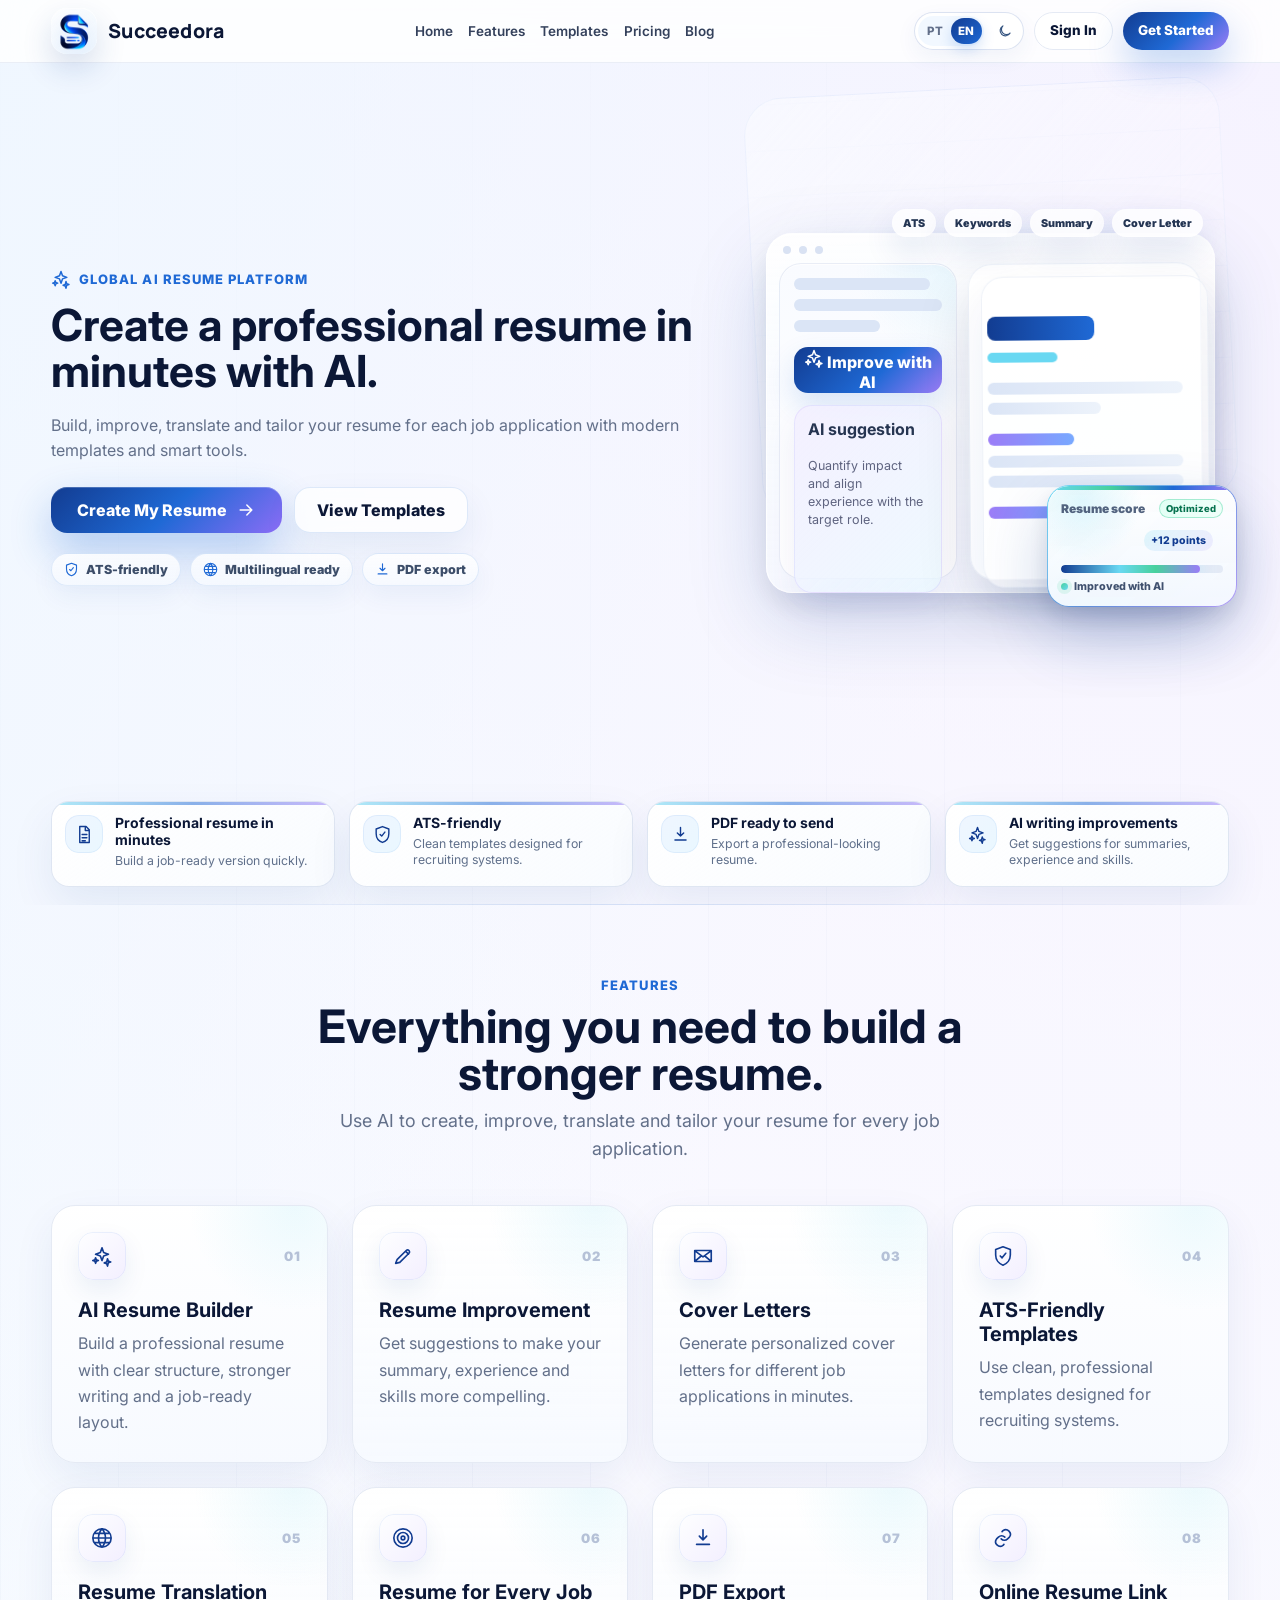
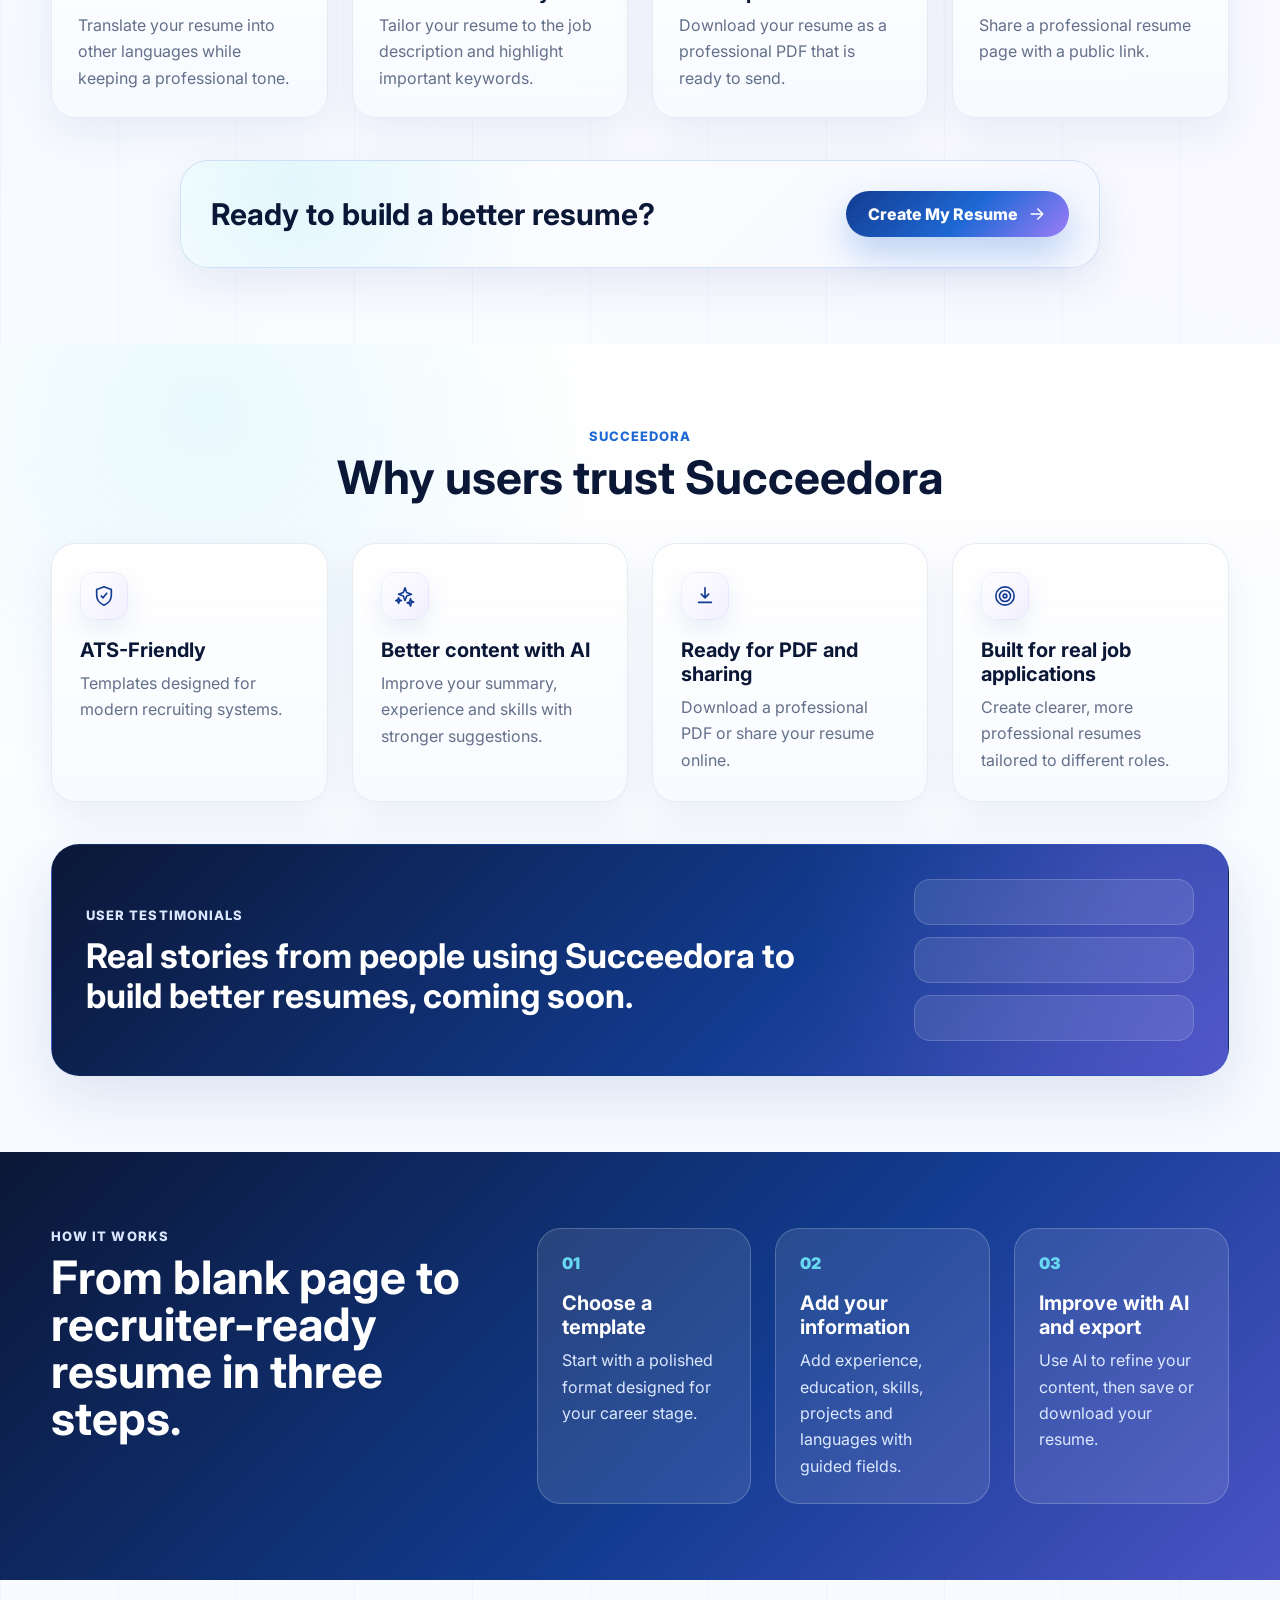
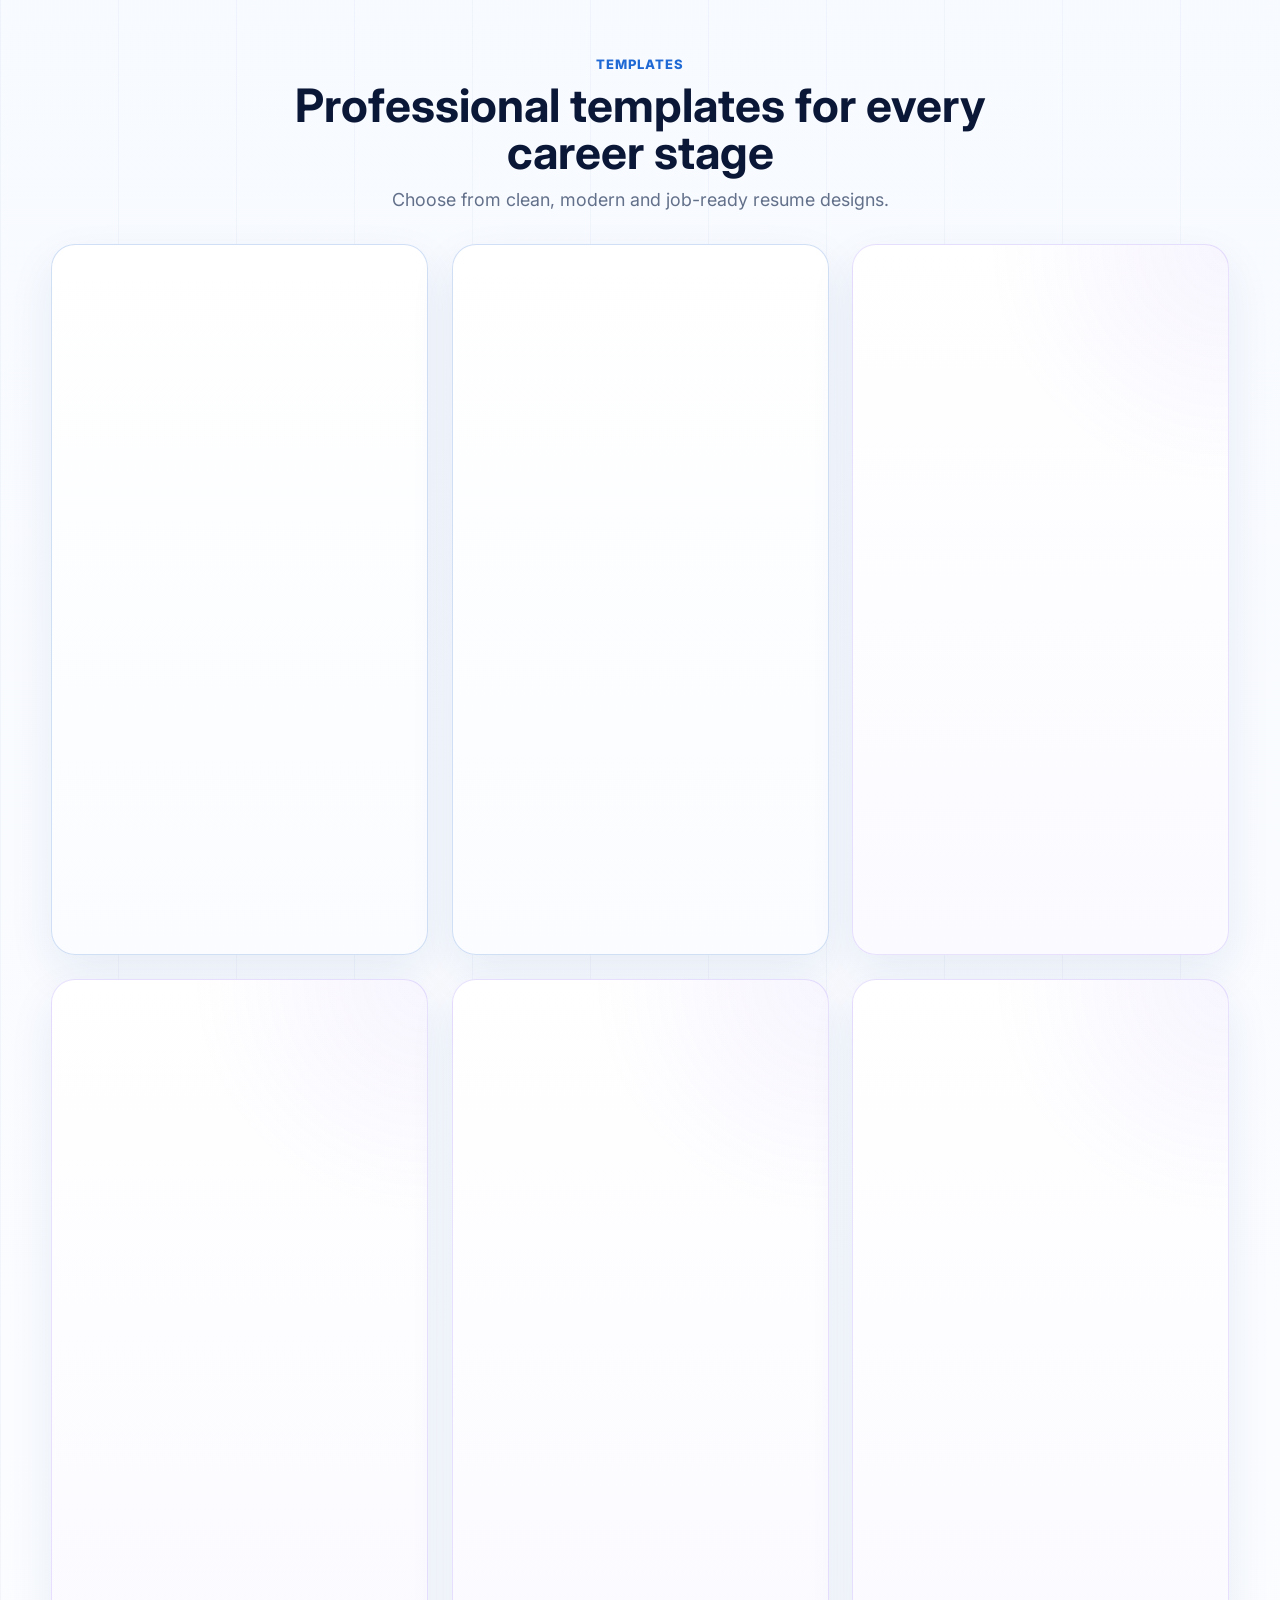
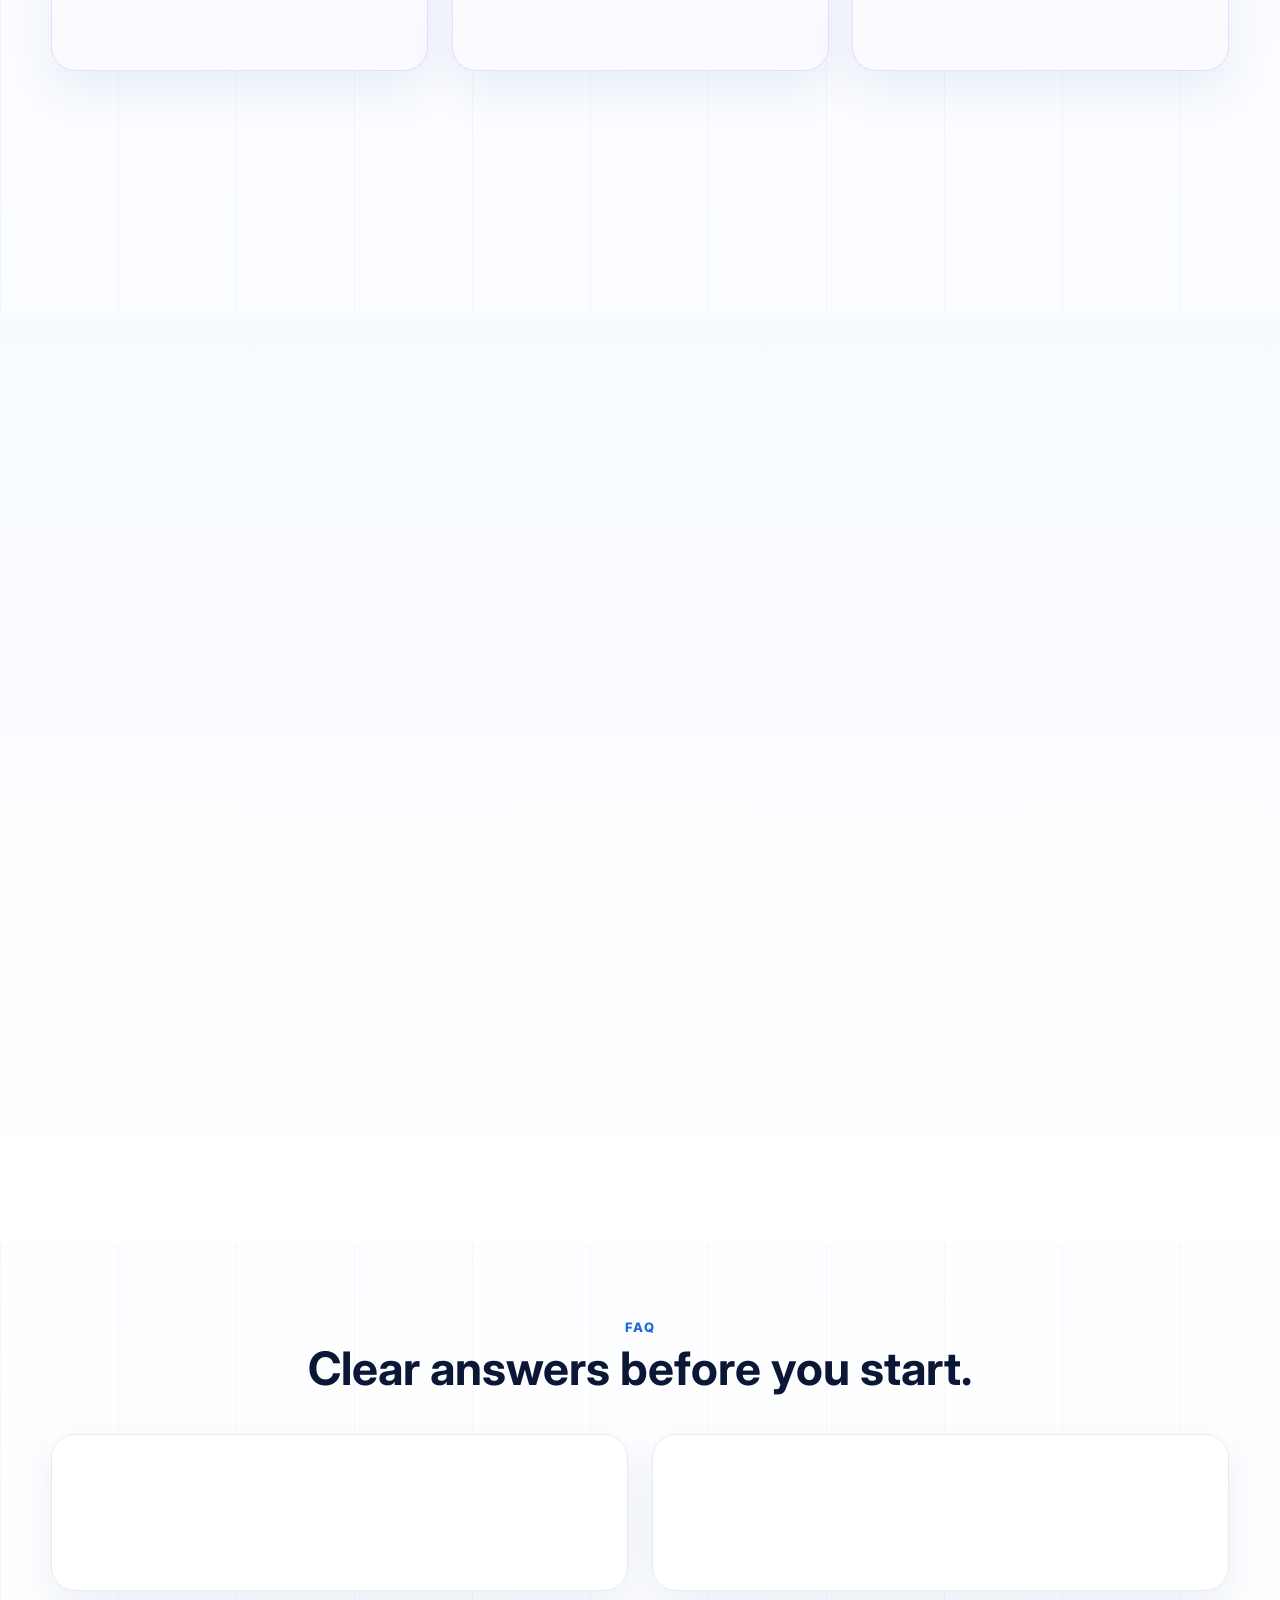
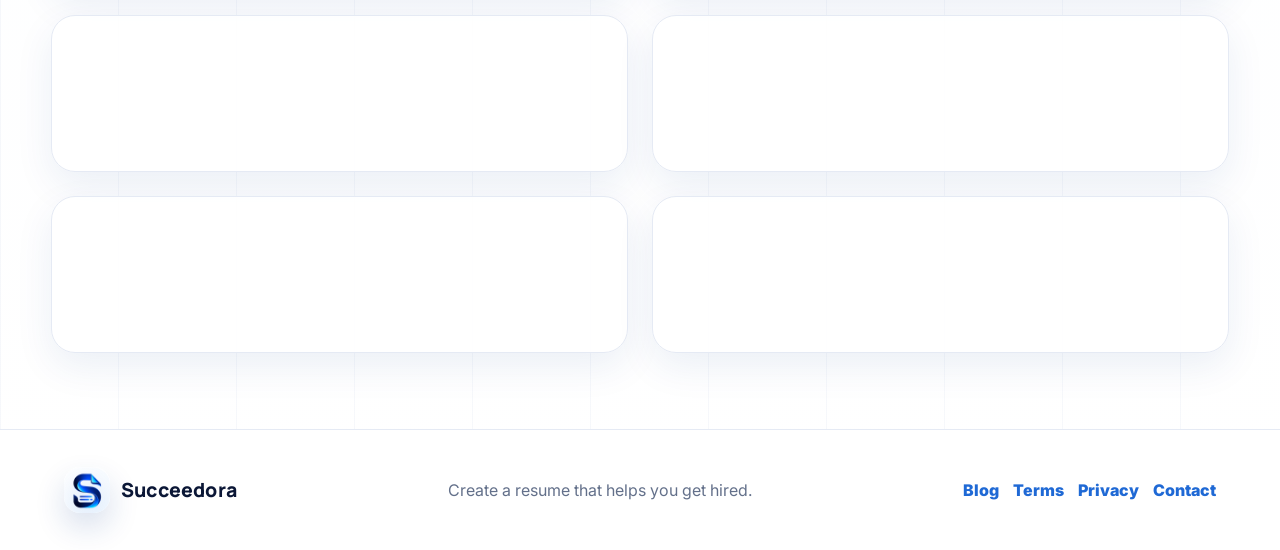
==== index.html @ 3ee5bdf0 "Add root favicon fallback" ====
<!doctype html>
<html lang="en">
  <head>
    <meta charset="UTF-8" />
    <meta name="viewport" content="width=device-width, initial-scale=1.0" />
    <meta
      name="description"
      content="Create professional resumes, cover letters and smarter job applications with AI. Use modern templates, ATS analysis, translation and PDF export."
    />
    <meta name="robots" content="index, follow" />
    <meta property="og:title" content="Succeedora — AI Resume Builder" />
    <meta property="og:description" content="Create professional resumes, cover letters and smarter job applications with AI. Use modern templates, ATS analysis, translation and PDF export." />
    <meta property="og:type" content="website" />
    <meta property="og:url" content="https://succeedora.com/en" />
    <meta name="twitter:card" content="summary" />
    <meta name="twitter:title" content="Succeedora — AI Resume Builder" />
    <meta name="twitter:description" content="Create professional resumes, cover letters and smarter job applications with AI. Use modern templates, ATS analysis, translation and PDF export." />
    <link rel="canonical" href="https://succeedora.com/en" />
    <link rel="alternate" hreflang="pt-BR" href="https://succeedora.com/pt" />
    <link rel="alternate" hreflang="en" href="https://succeedora.com/en" />
    <link rel="alternate" hreflang="x-default" href="https://succeedora.com/en" />
    <title>Succeedora — AI Resume Builder</title>
    <link rel="preconnect" href="https://fonts.googleapis.com" />
    <link rel="preconnect" href="https://fonts.gstatic.com" crossorigin />
    <link
      href="https://fonts.googleapis.com/css2?family=Inter:wght@400;500;600;700;800&family=Manrope:wght@700;800&display=swap"
      rel="stylesheet"
    />
    <link rel="shortcut icon" href="/favicon.ico" />
    <link rel="icon" type="image/png" sizes="192x192" href="assets/brand/succeedora-favicon-192.png" />
    <link rel="apple-touch-icon" sizes="192x192" href="assets/brand/succeedora-favicon-192.png" />
    <script>
      document.write(`<link rel="stylesheet" href="${window.location.protocol === "file:" ? "./" : "/"}styles.css?v=summary-cta-20260516" />`);
    </script>
    <script>
      window.va = window.va || function () { (window.vaq = window.vaq || []).push(arguments); };
    </script>
    <script>
      window.addEventListener("load", () => {
        if (window.location.protocol !== "http:" && window.location.protocol !== "https:") return;
        const loadScript = (src) => {
          const script = document.createElement("script");
          script.src = src;
          script.defer = true;
          document.head.appendChild(script);
        };
        window.requestIdleCallback ? window.requestIdleCallback(() => {
          loadScript("/_vercel/insights/script.js");
          loadScript("/_vercel/speed-insights/script.js");
        }) : window.setTimeout(() => {
          loadScript("/_vercel/insights/script.js");
          loadScript("/_vercel/speed-insights/script.js");
        }, 1200);
      });
    </script>
  </head>
  <body>
    <div id="app"></div>
    <script>
      document.write(`<script src="${window.location.protocol === "file:" ? "./" : "/"}app.js"><\/script>`);
    </script>
  </body>
</html>
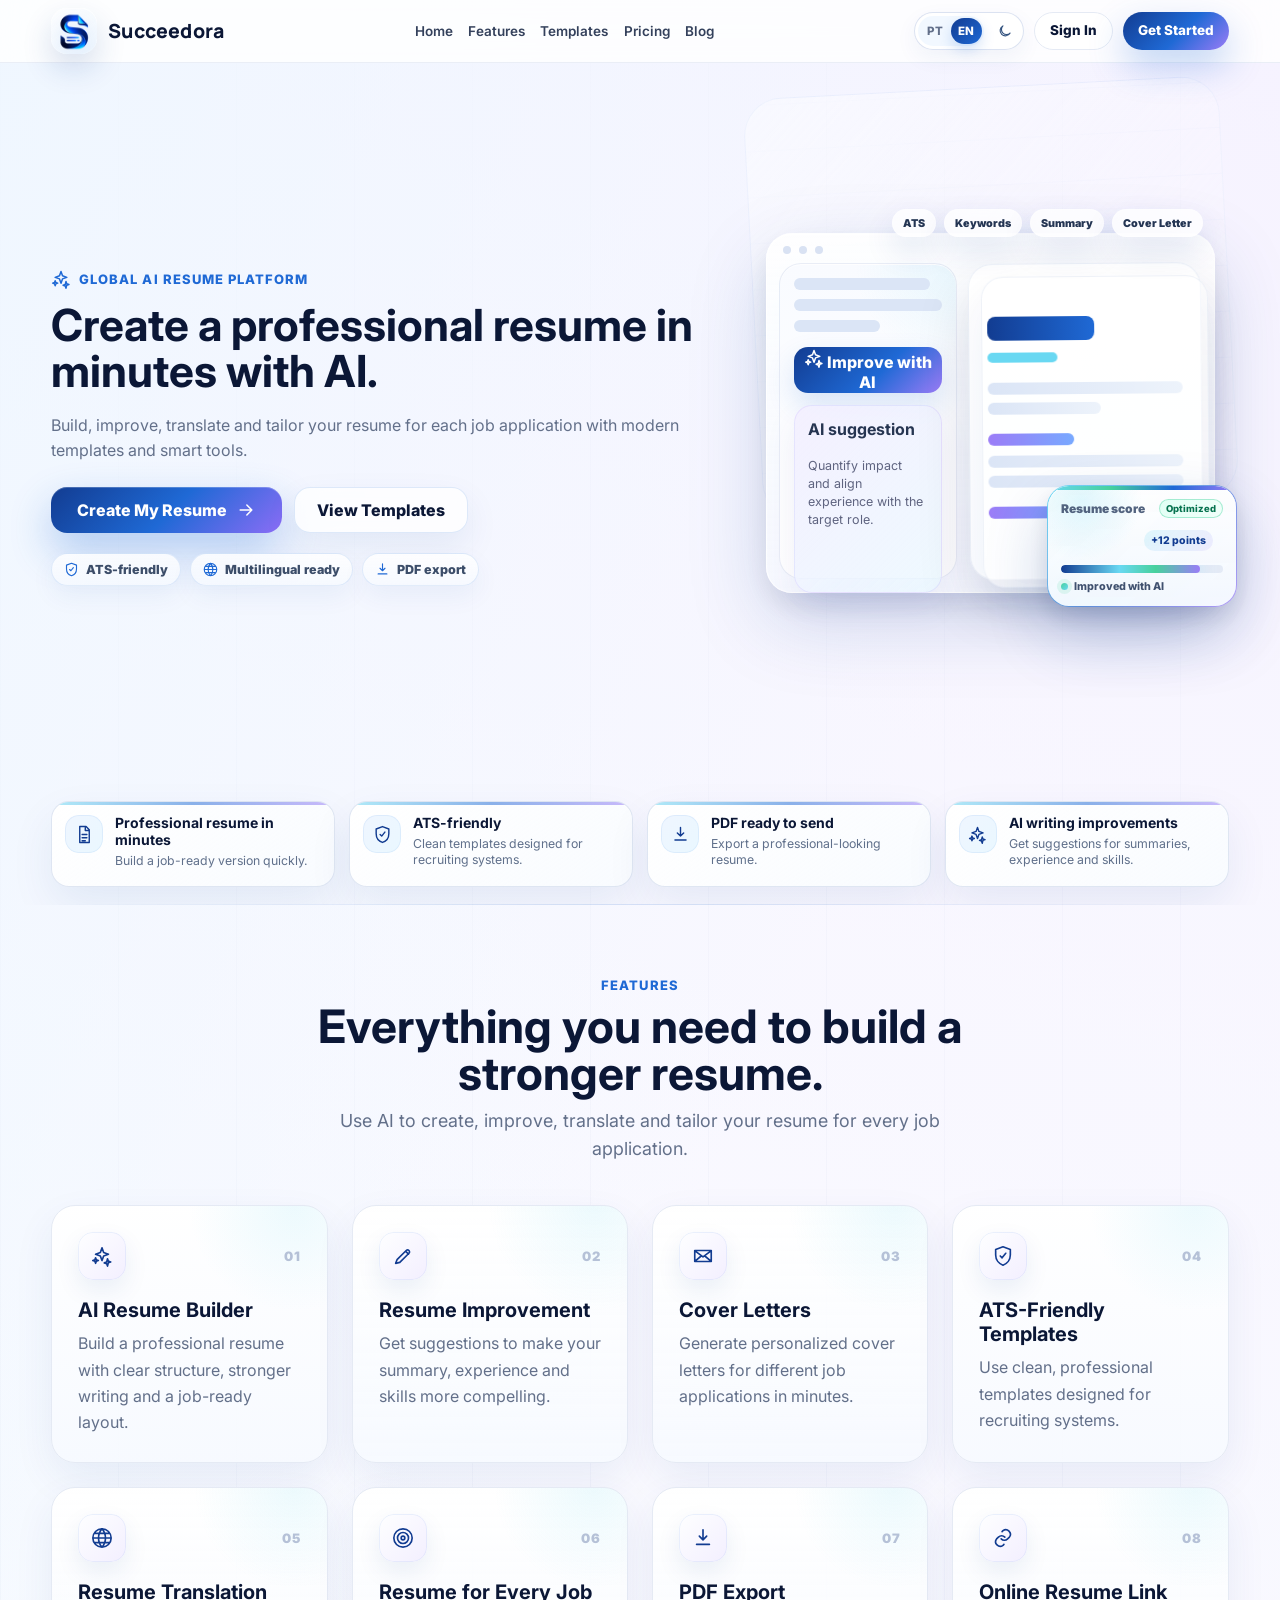
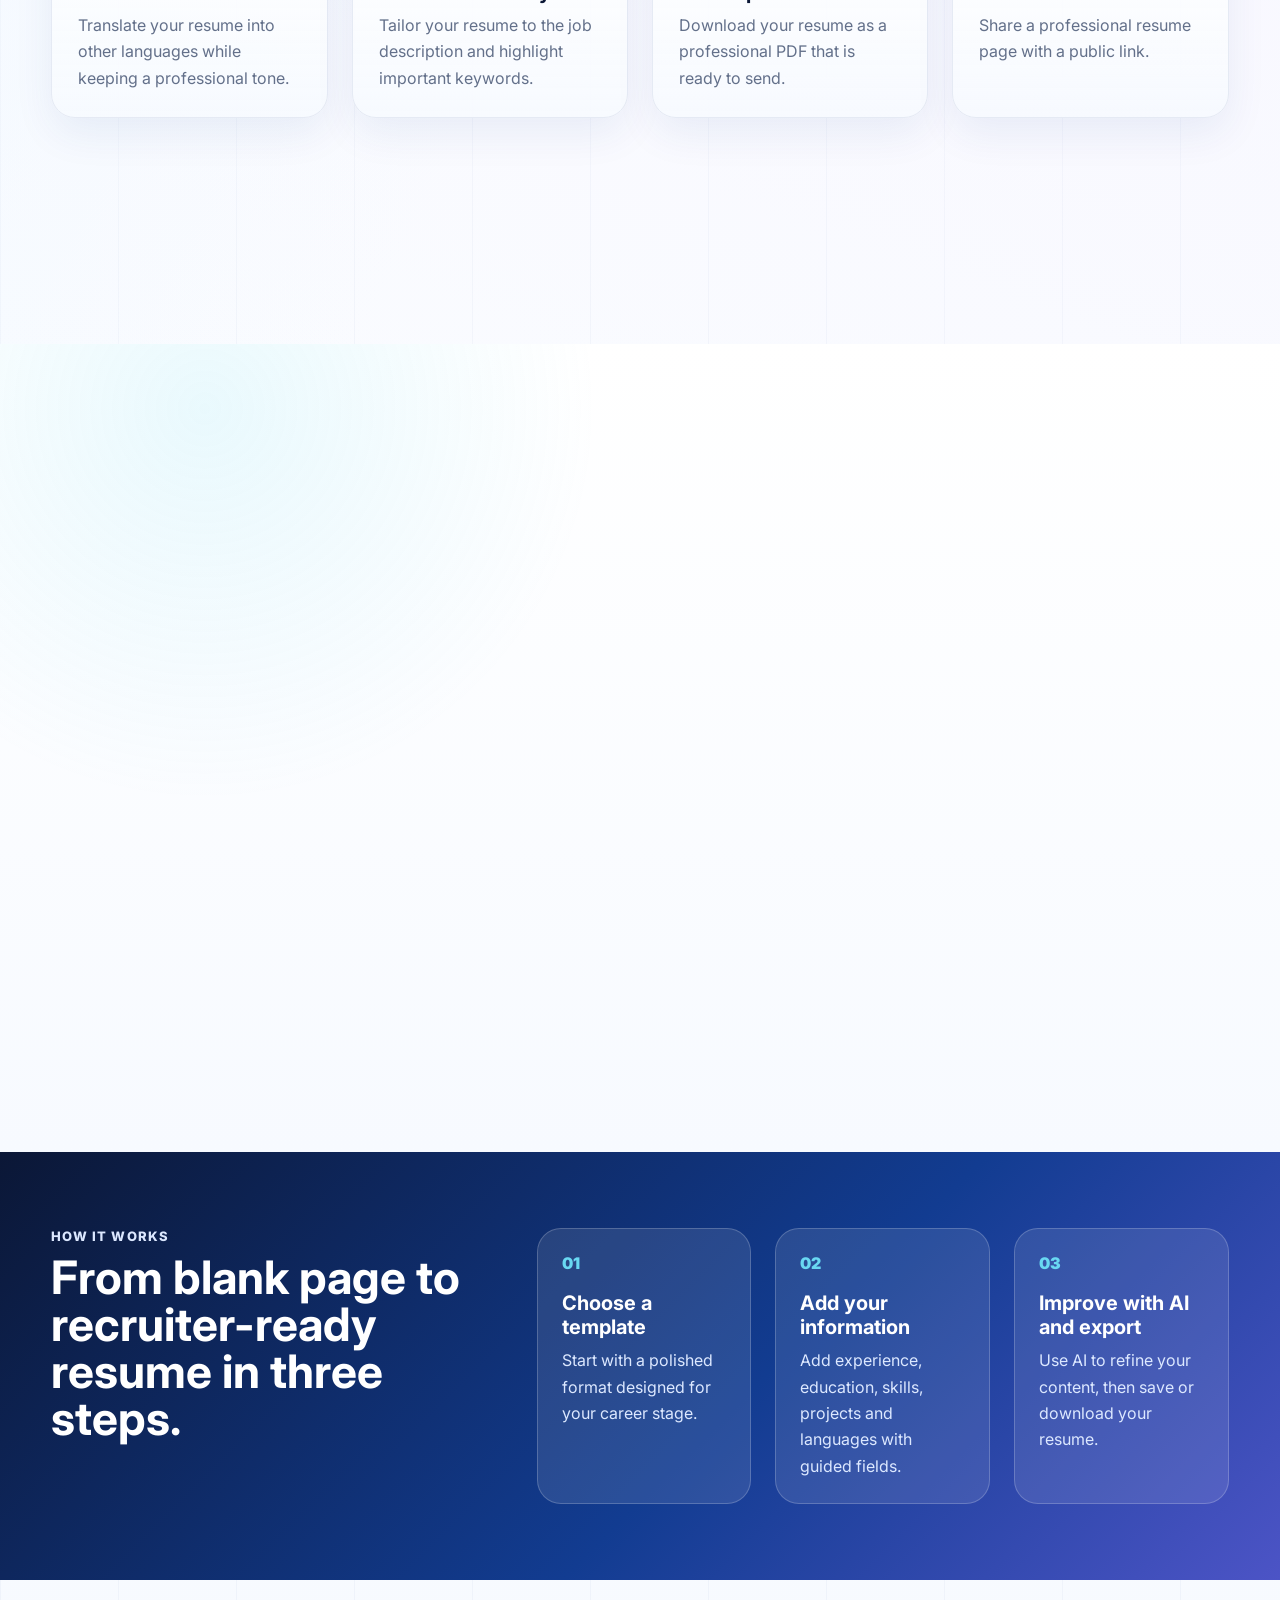
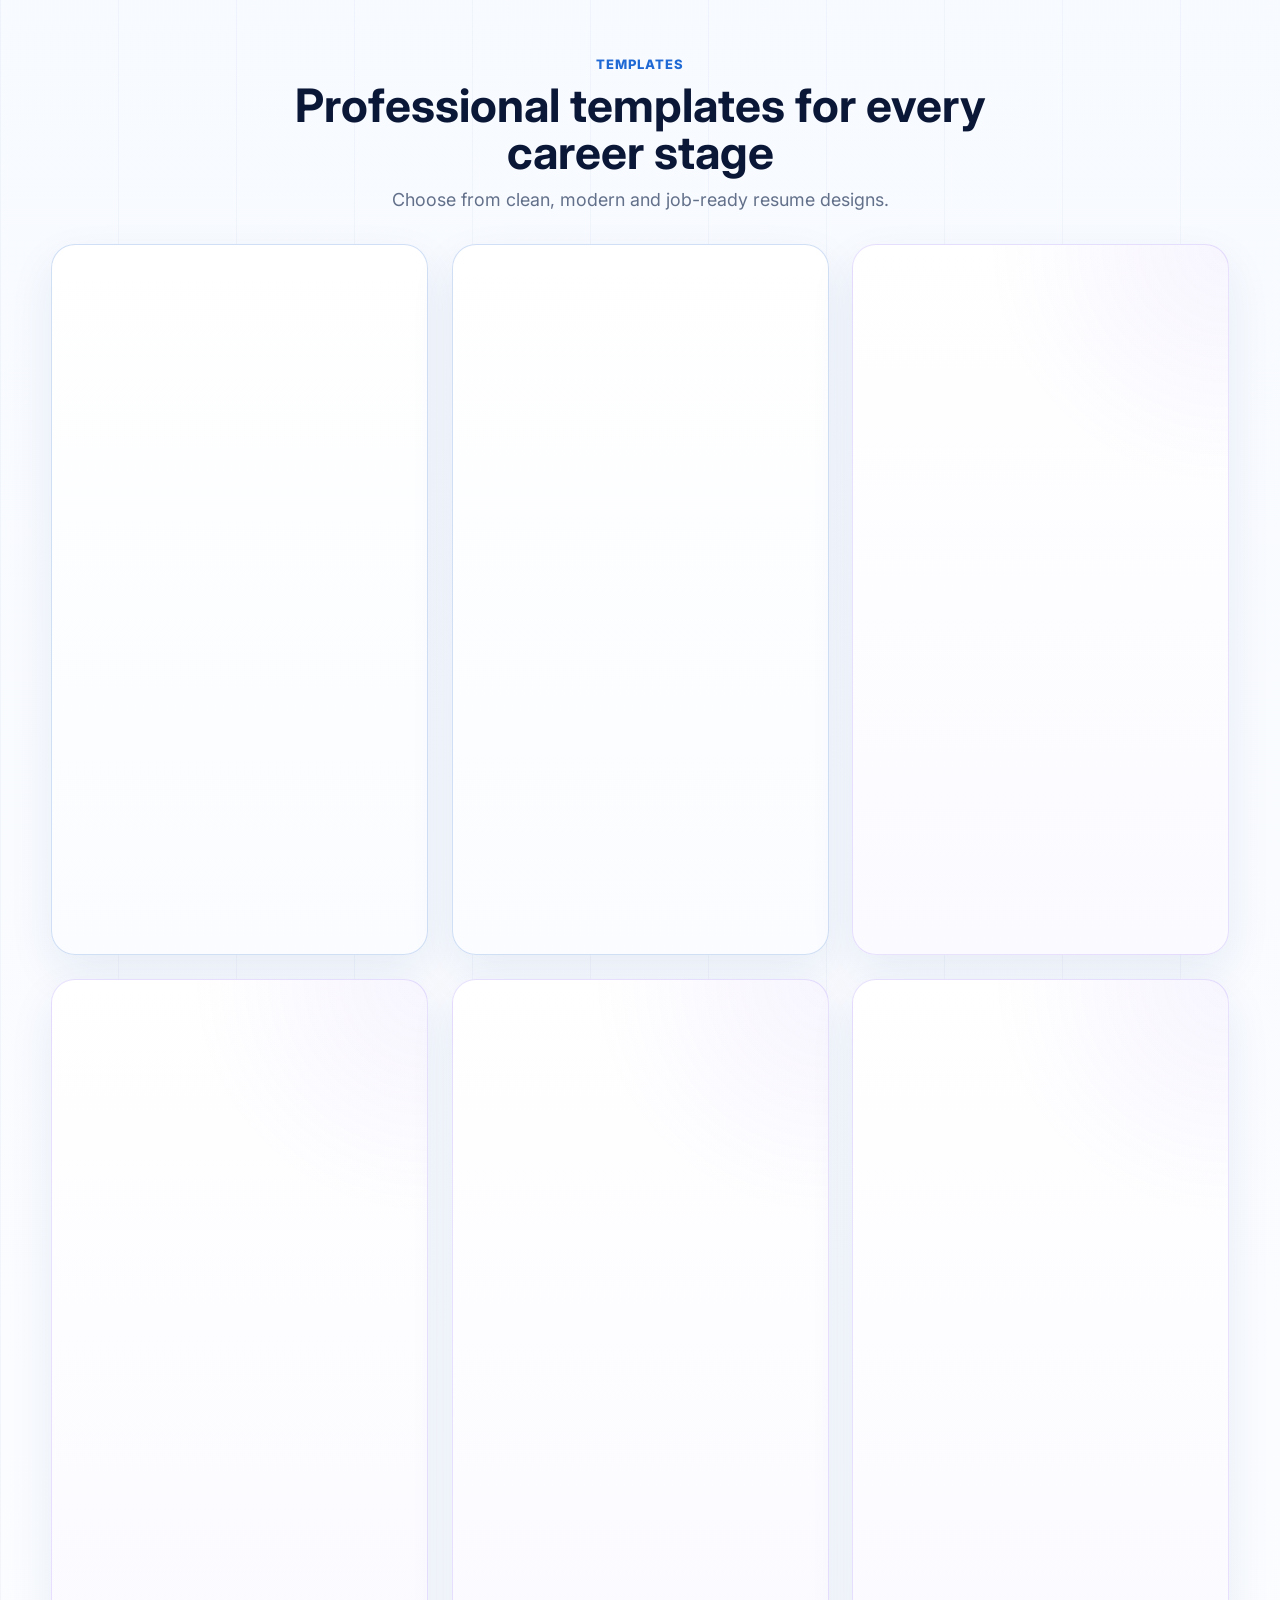
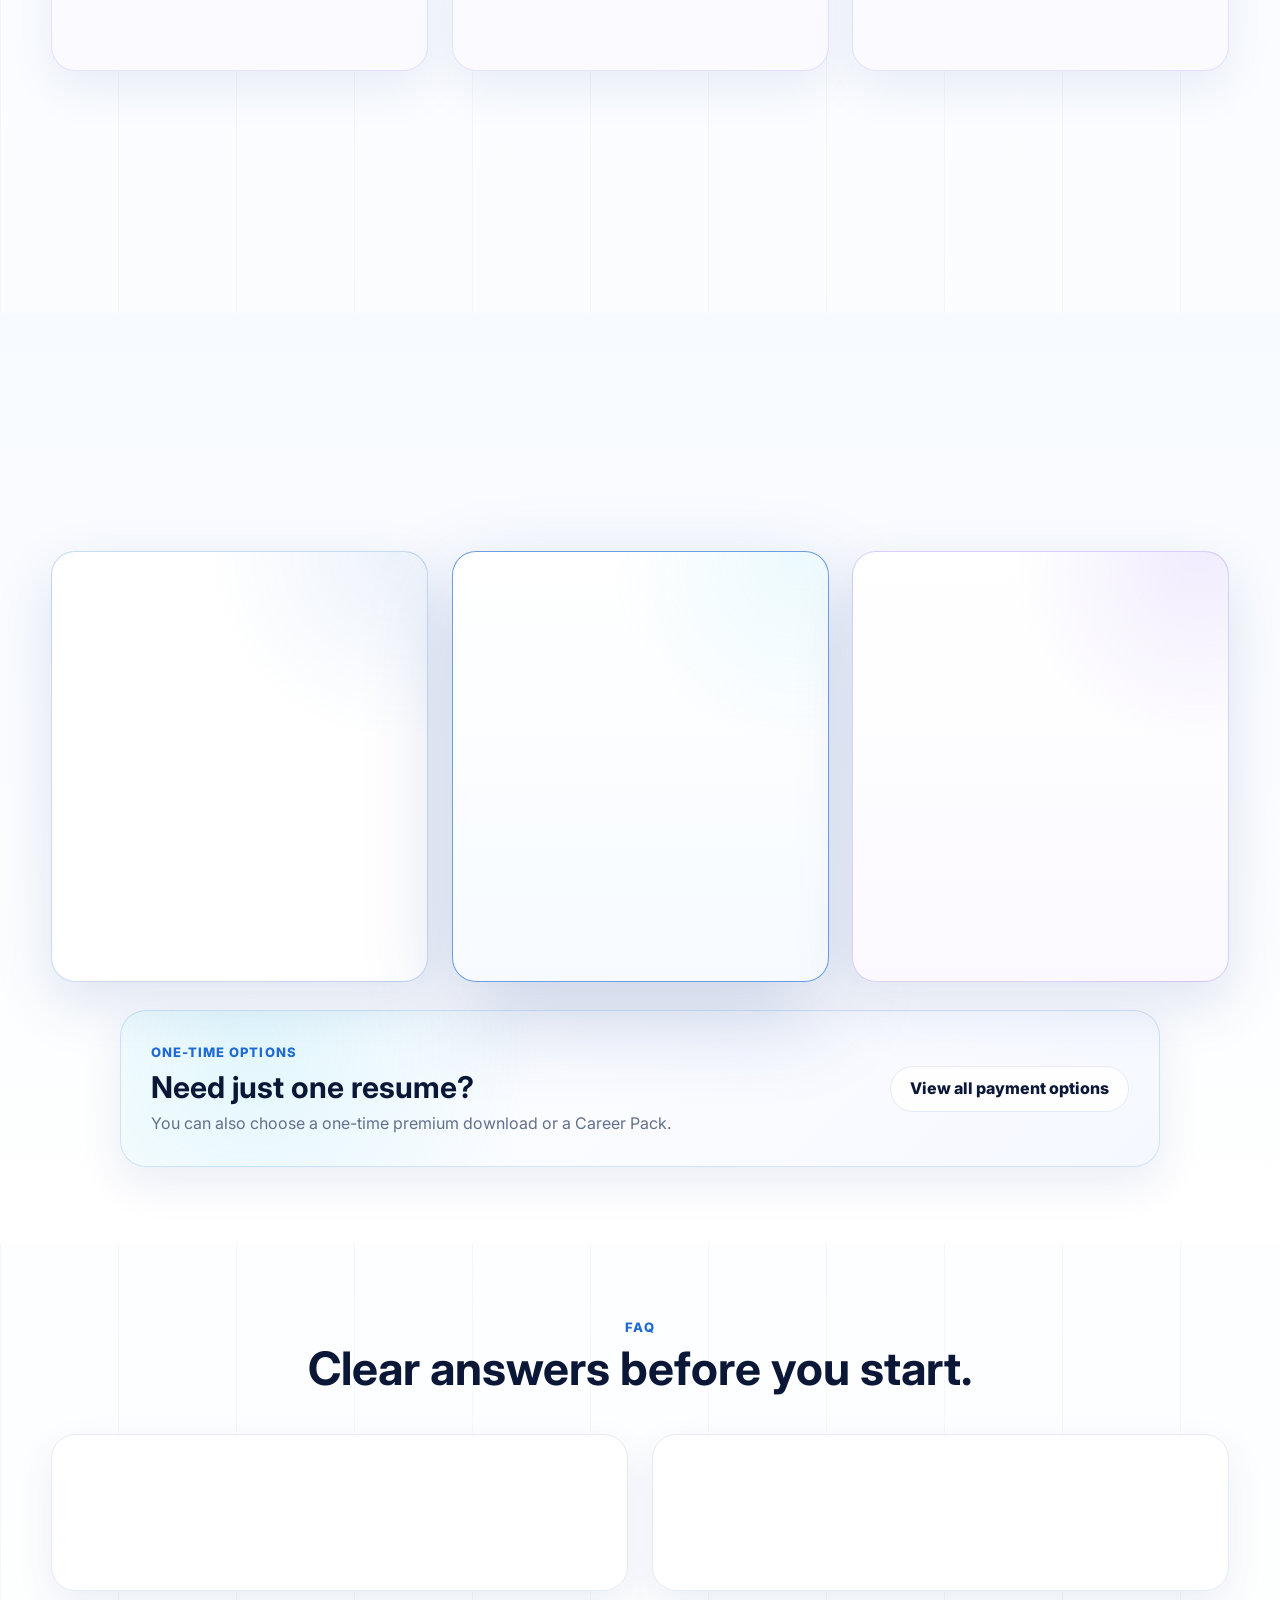
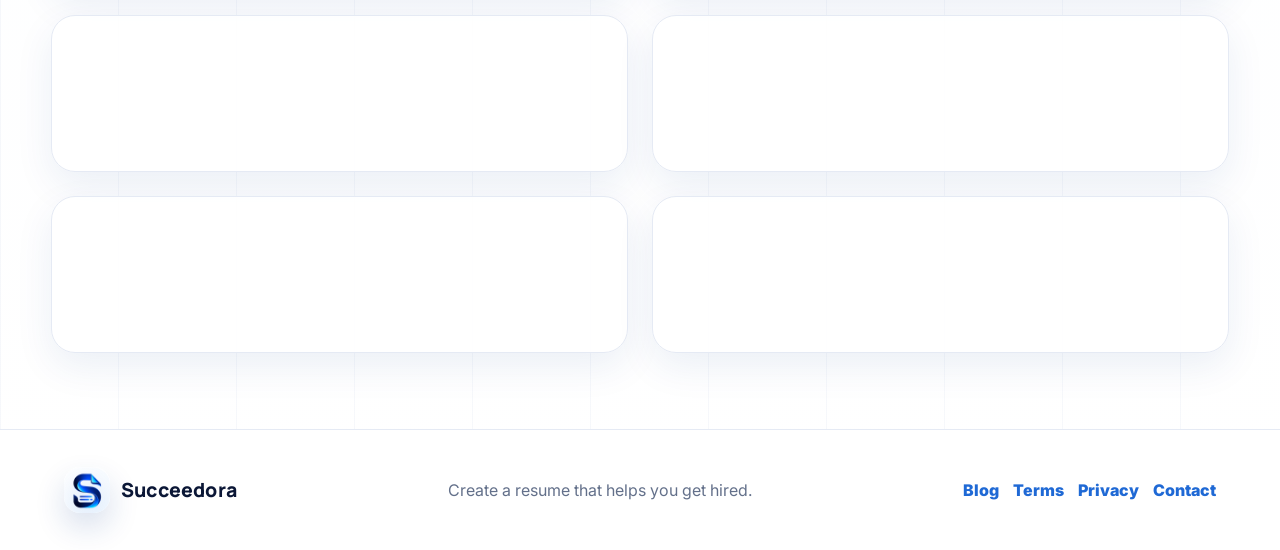
==== commit 678a0d73: "Fix root canonical URL" ====
--- a/index.html
+++ b/index.html
@@ -11,11 +11,11 @@
     <meta property="og:title" content="Succeedora — AI Resume Builder" />
     <meta property="og:description" content="Create professional resumes, cover letters and smarter job applications with AI. Use modern templates, ATS analysis, translation and PDF export." />
     <meta property="og:type" content="website" />
-    <meta property="og:url" content="https://succeedora.com/en" />
+    <meta property="og:url" content="https://succeedora.com/" />
     <meta name="twitter:card" content="summary" />
     <meta name="twitter:title" content="Succeedora — AI Resume Builder" />
     <meta name="twitter:description" content="Create professional resumes, cover letters and smarter job applications with AI. Use modern templates, ATS analysis, translation and PDF export." />
-    <link rel="canonical" href="https://succeedora.com/en" />
+    <link rel="canonical" href="https://succeedora.com/" />
     <link rel="alternate" hreflang="pt-BR" href="https://succeedora.com/pt" />
     <link rel="alternate" hreflang="en" href="https://succeedora.com/en" />
     <link rel="alternate" hreflang="x-default" href="https://succeedora.com/en" />
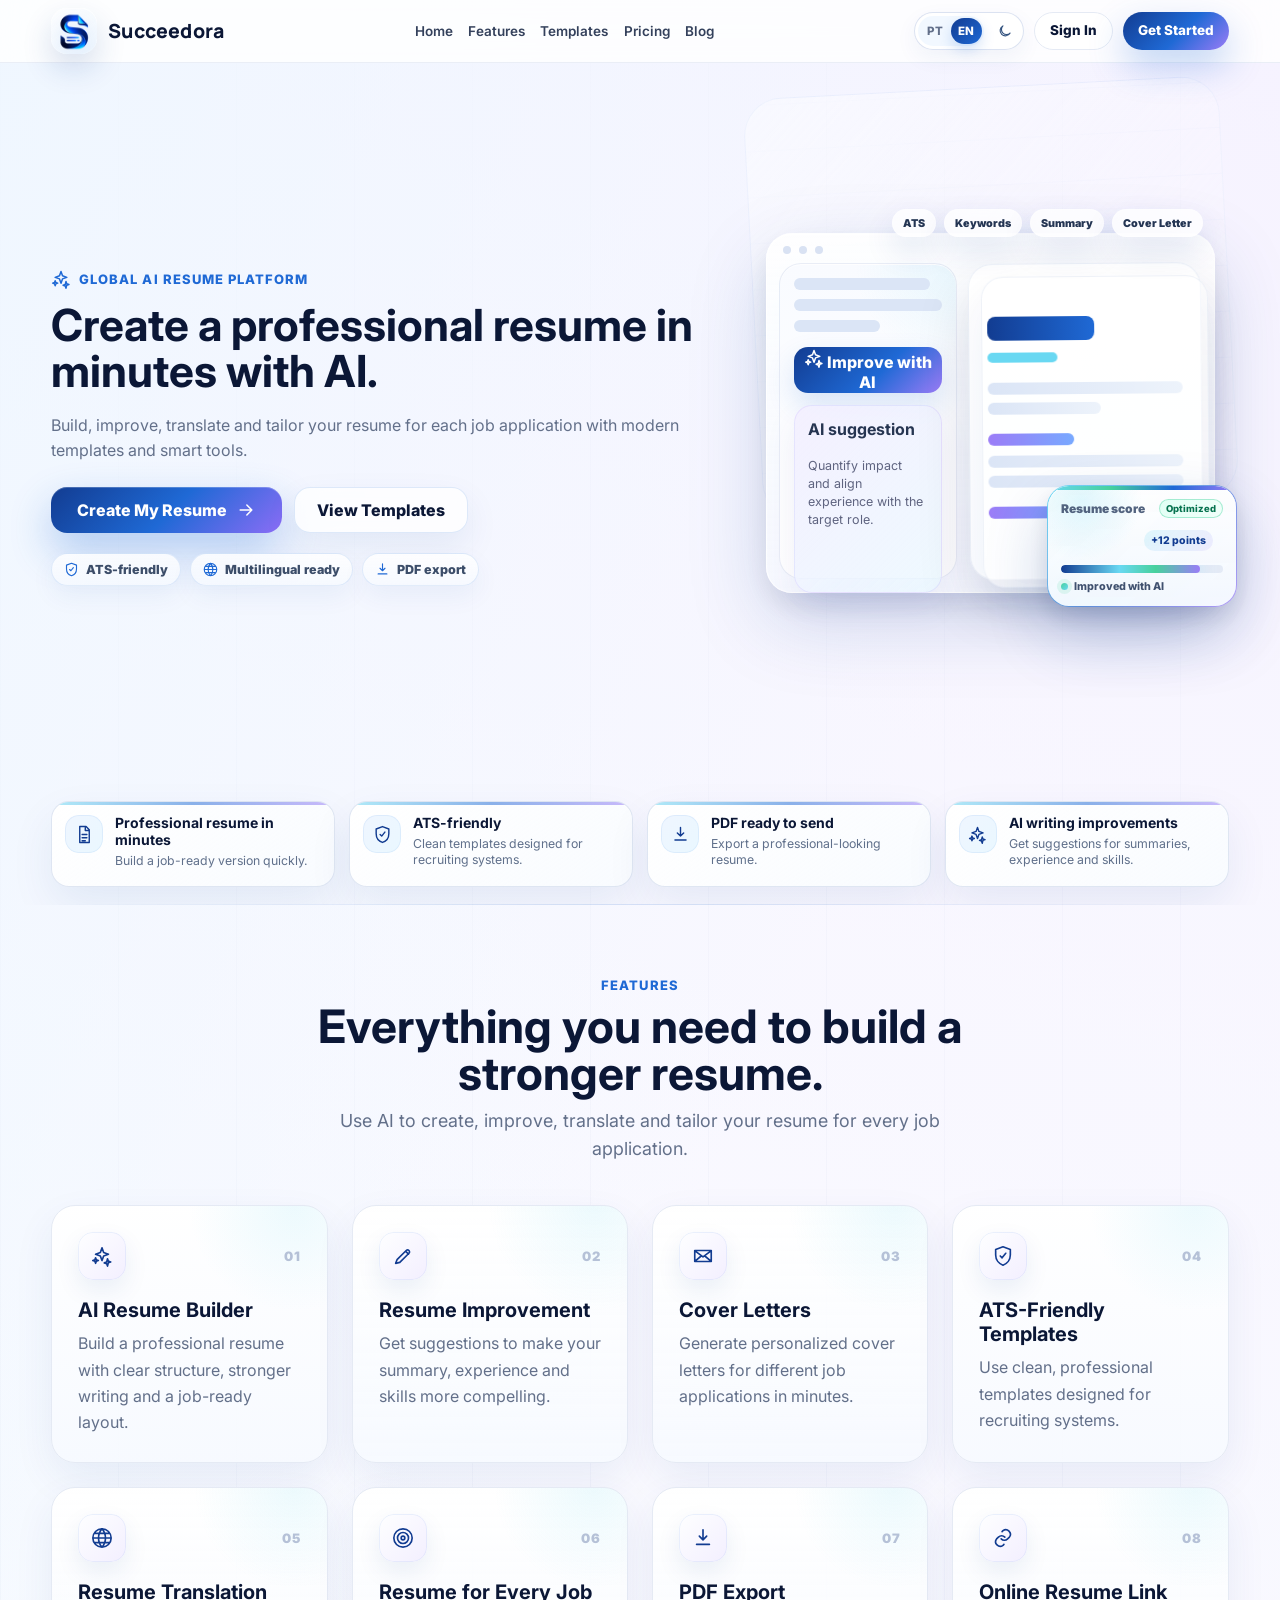
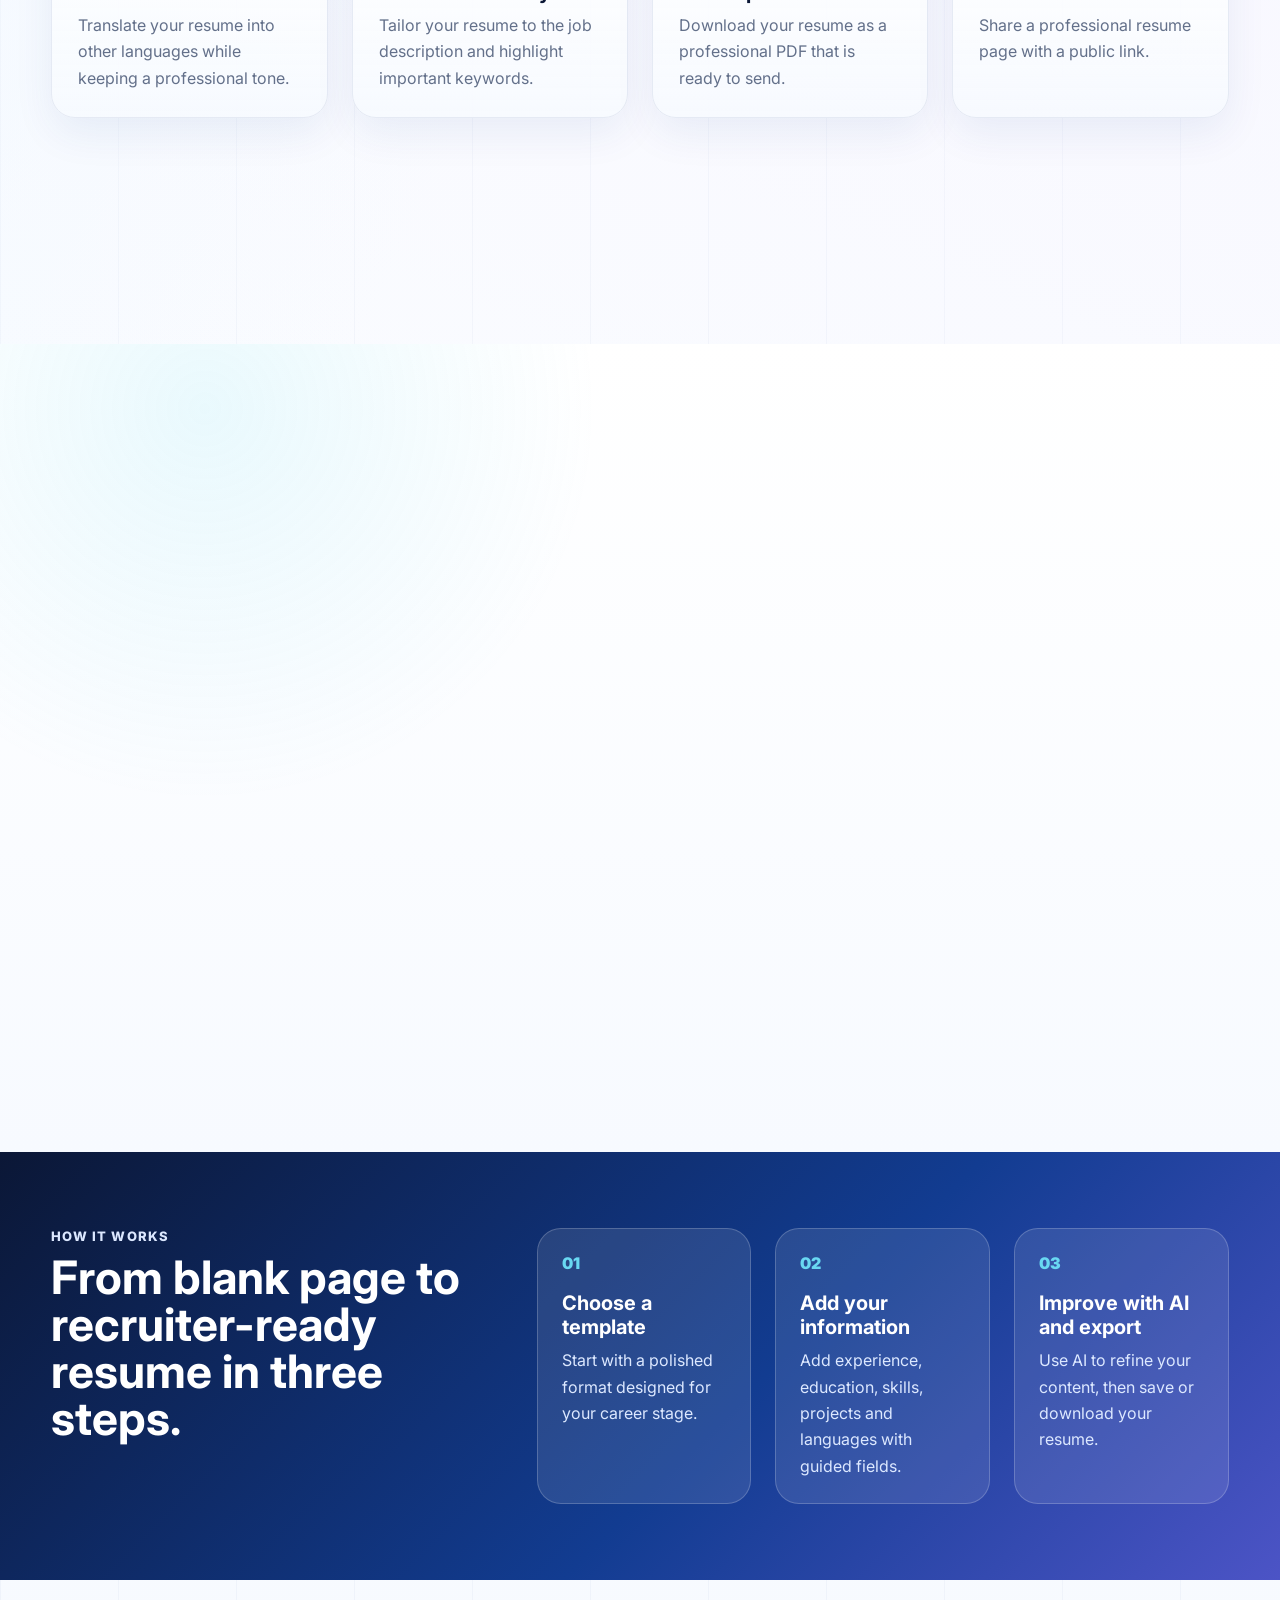
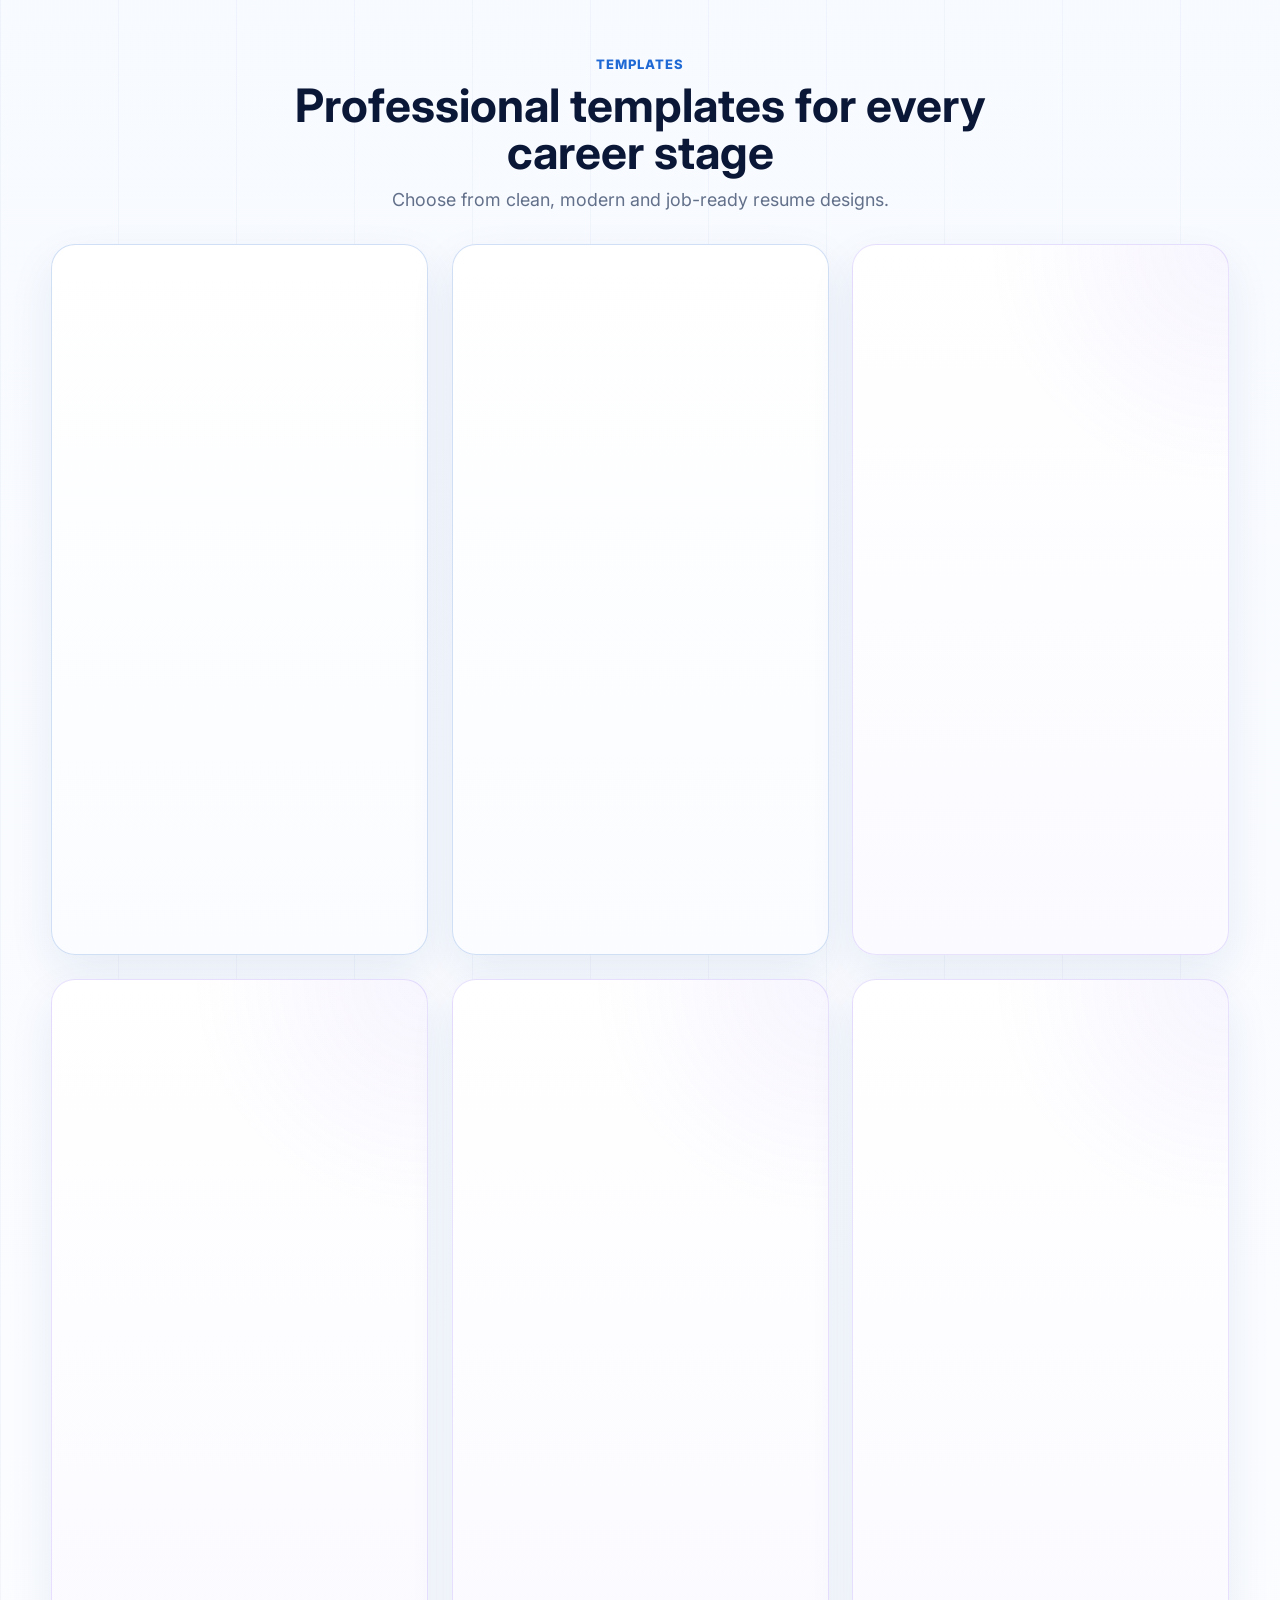
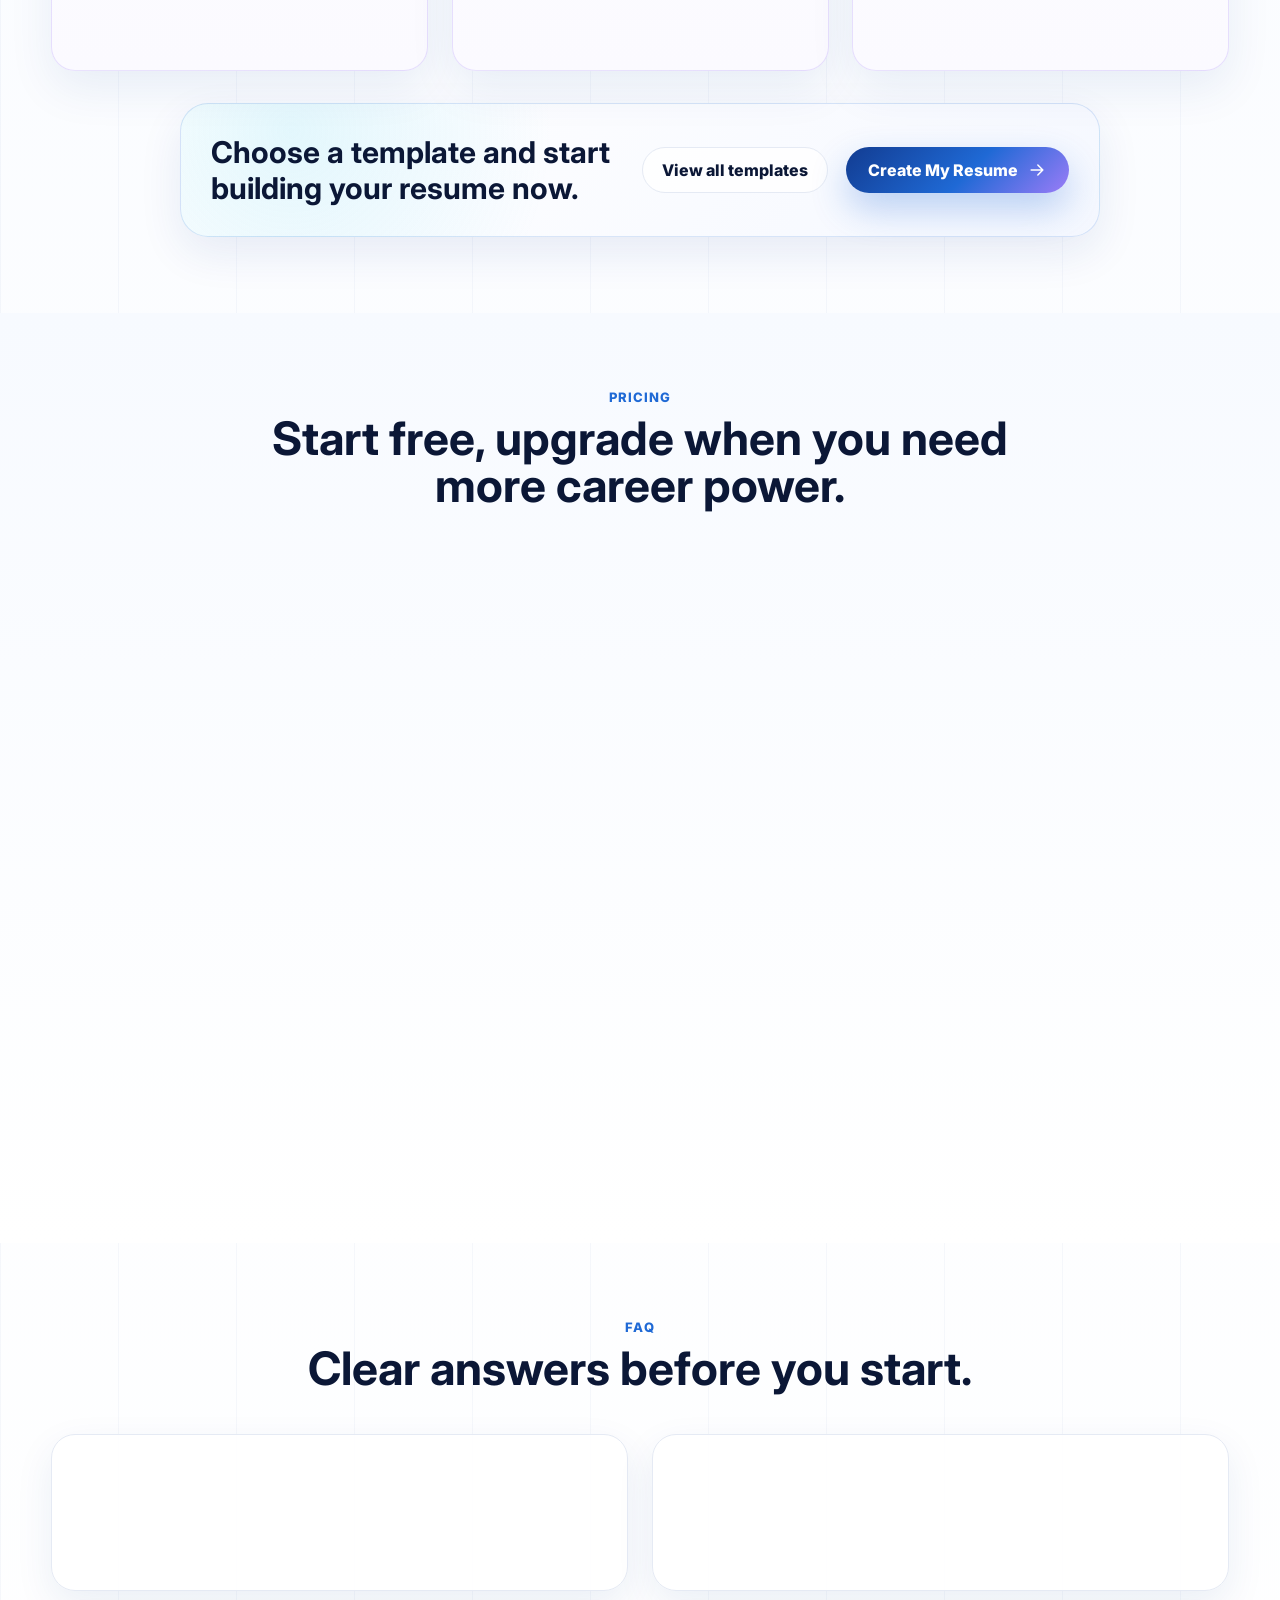
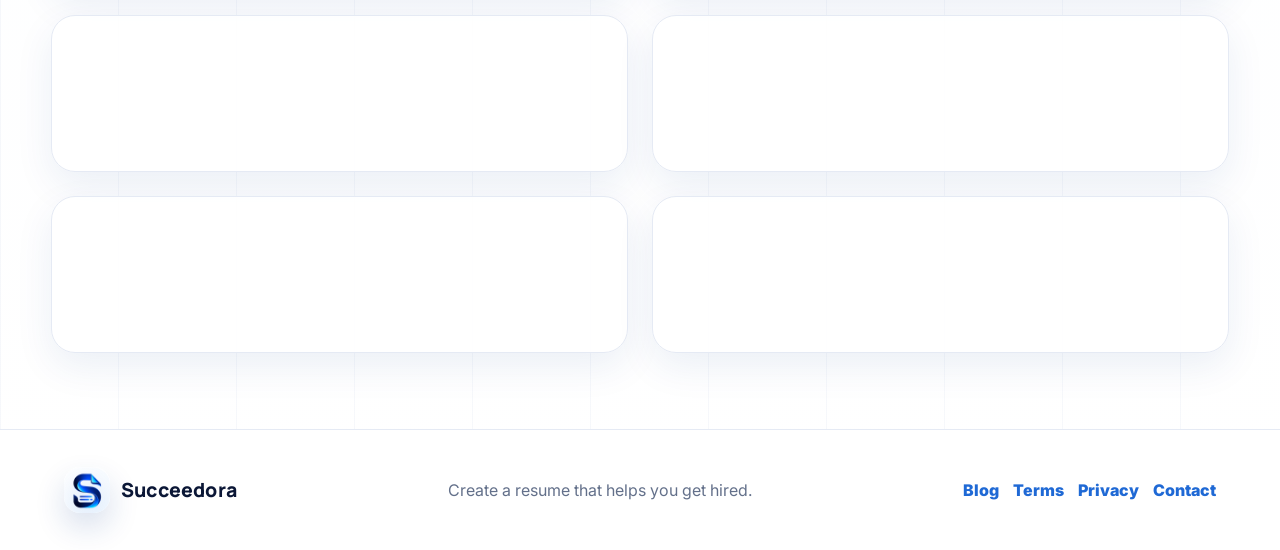
==== commit d5b5c048: "Fix language canonical and hreflang SEO" ====
--- a/index.html
+++ b/index.html
@@ -18,7 +18,7 @@
     <link rel="canonical" href="https://succeedora.com/" />
     <link rel="alternate" hreflang="pt-BR" href="https://succeedora.com/pt" />
     <link rel="alternate" hreflang="en" href="https://succeedora.com/en" />
-    <link rel="alternate" hreflang="x-default" href="https://succeedora.com/en" />
+    <link rel="alternate" hreflang="x-default" href="https://succeedora.com/" />
     <title>Succeedora — AI Resume Builder</title>
     <link rel="preconnect" href="https://fonts.googleapis.com" />
     <link rel="preconnect" href="https://fonts.gstatic.com" crossorigin />
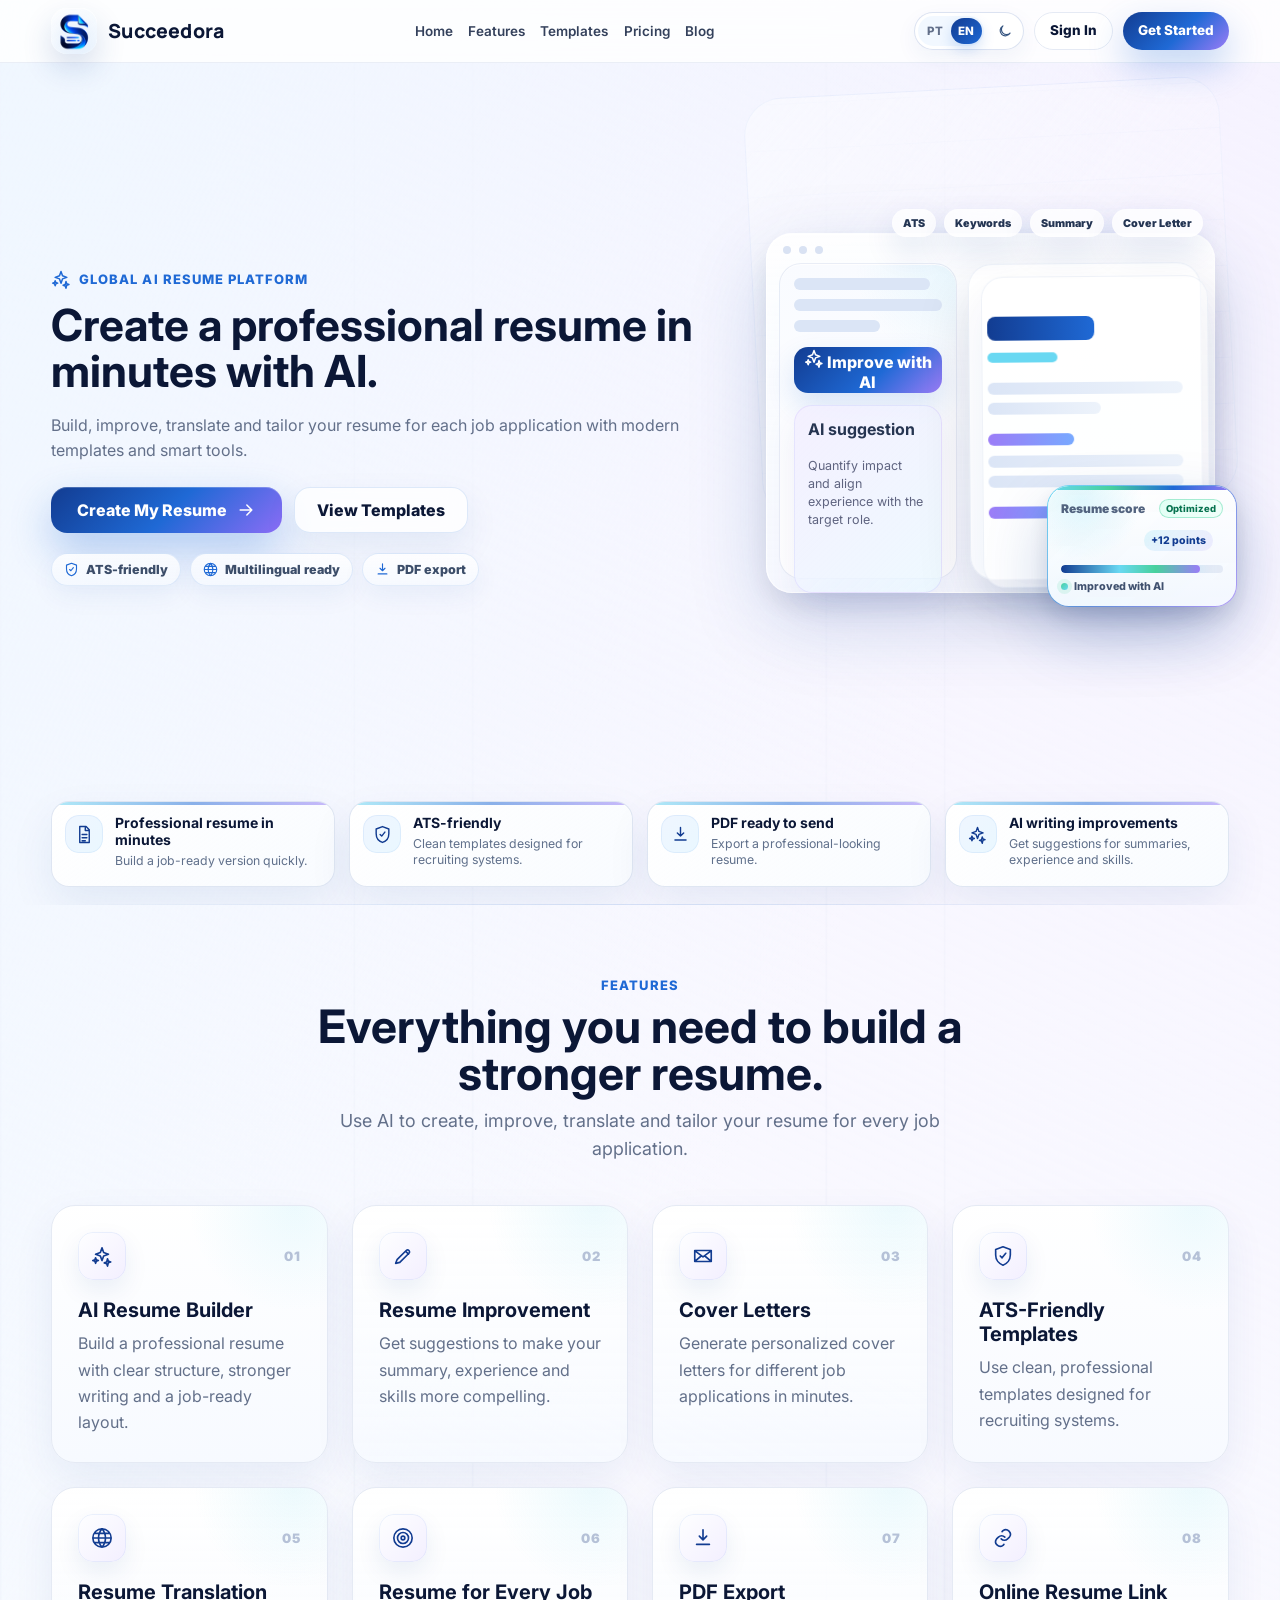
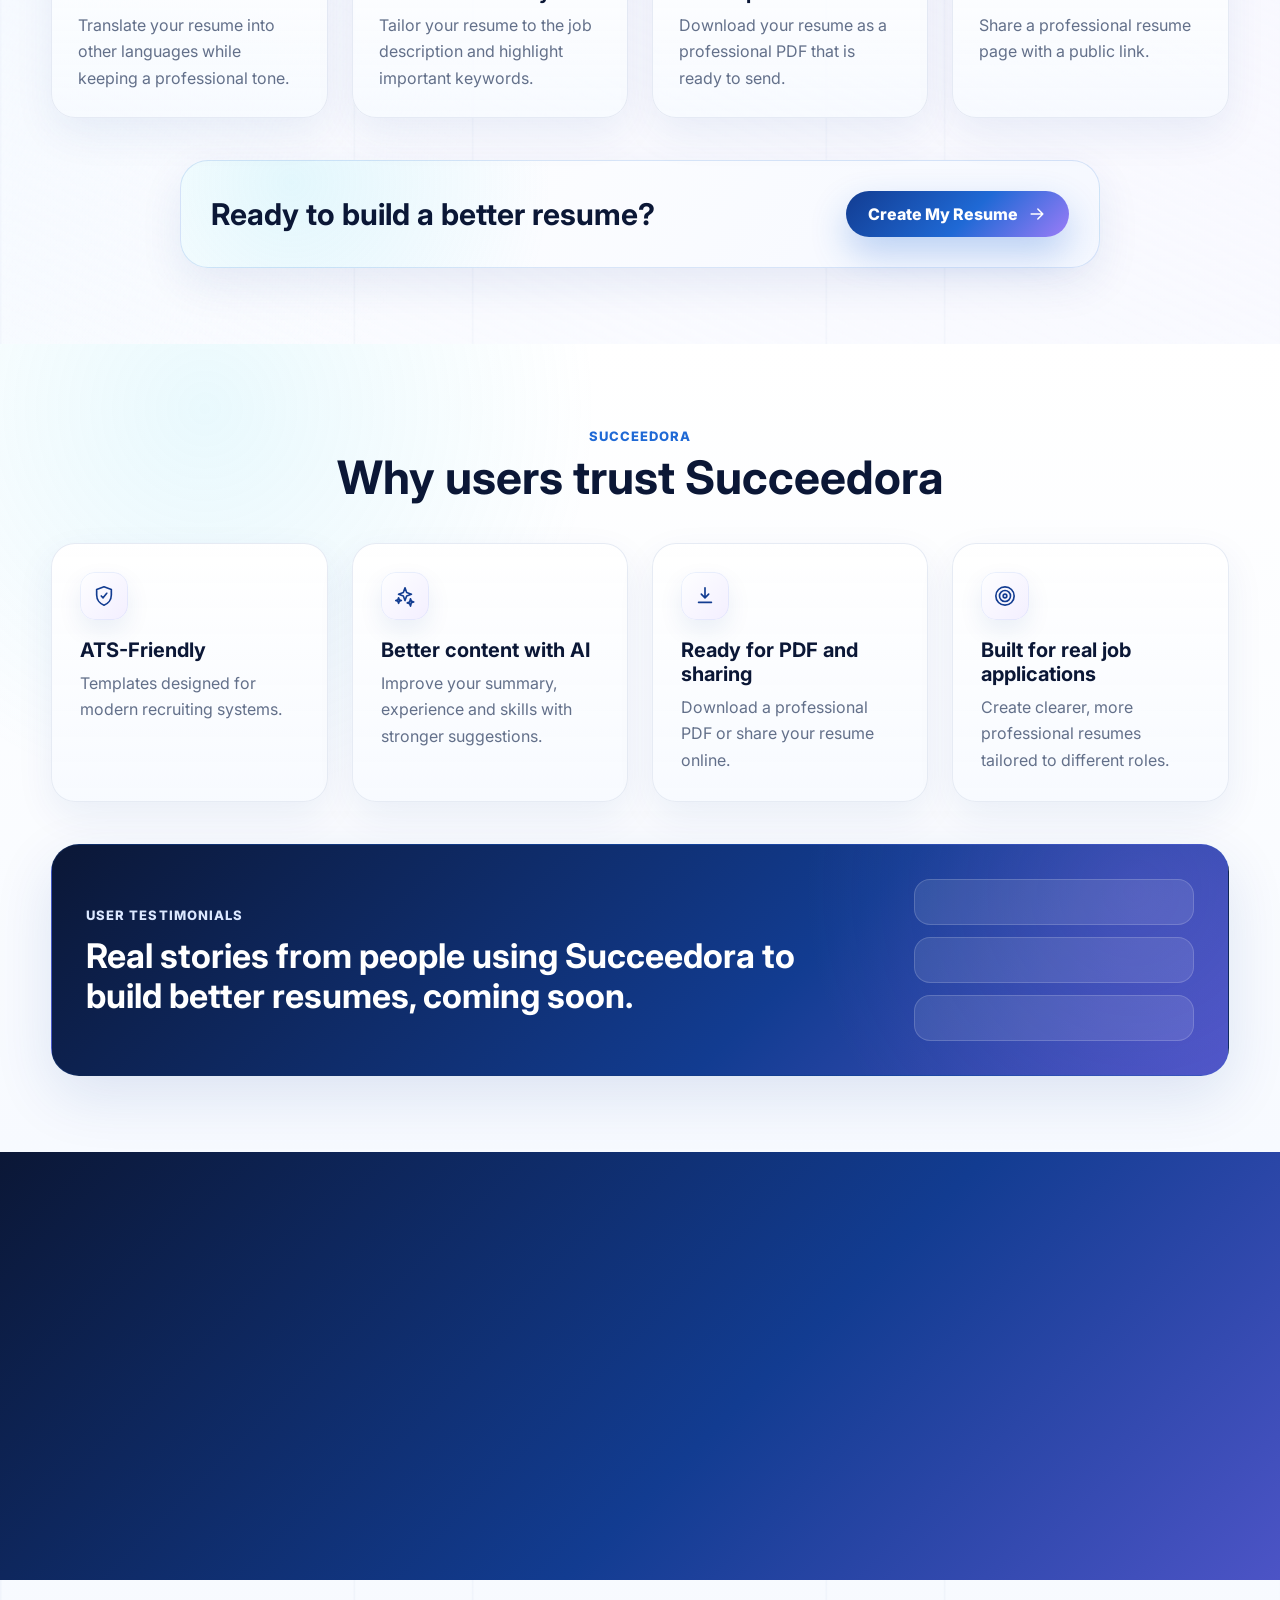
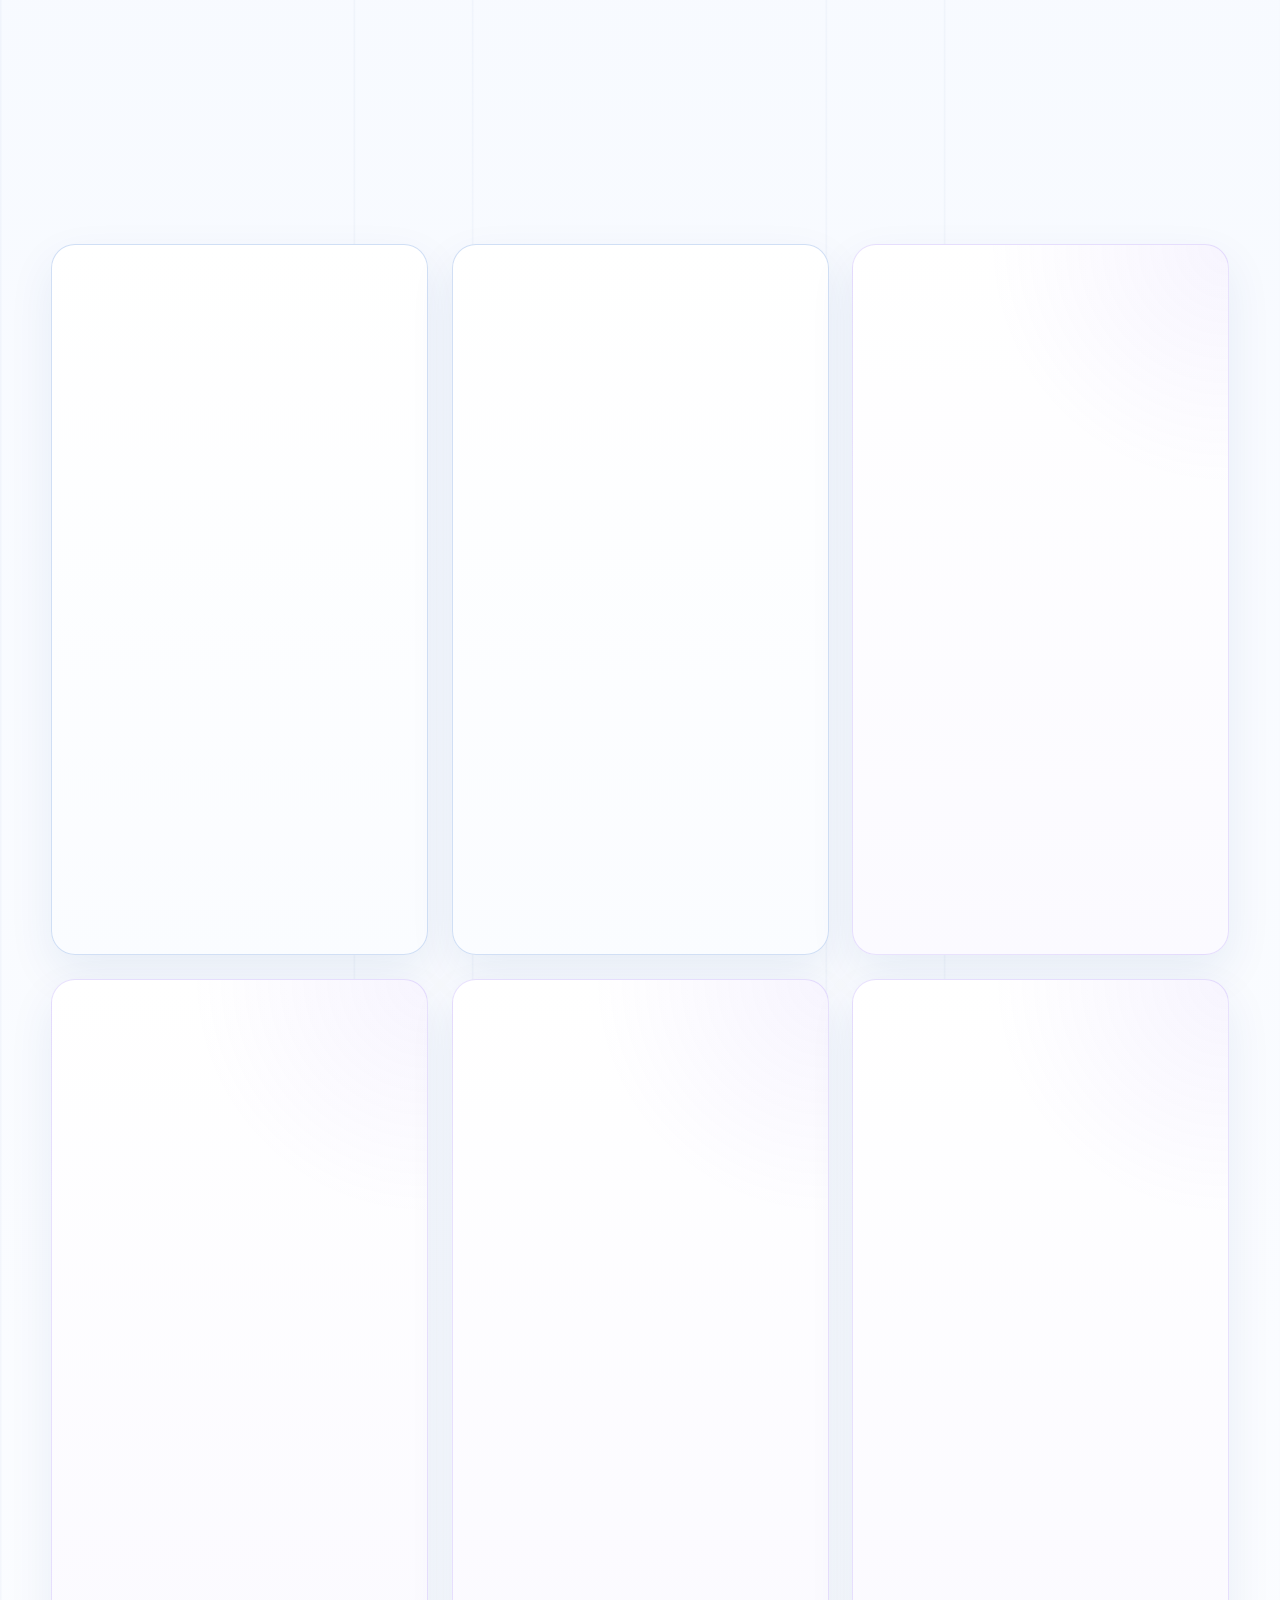
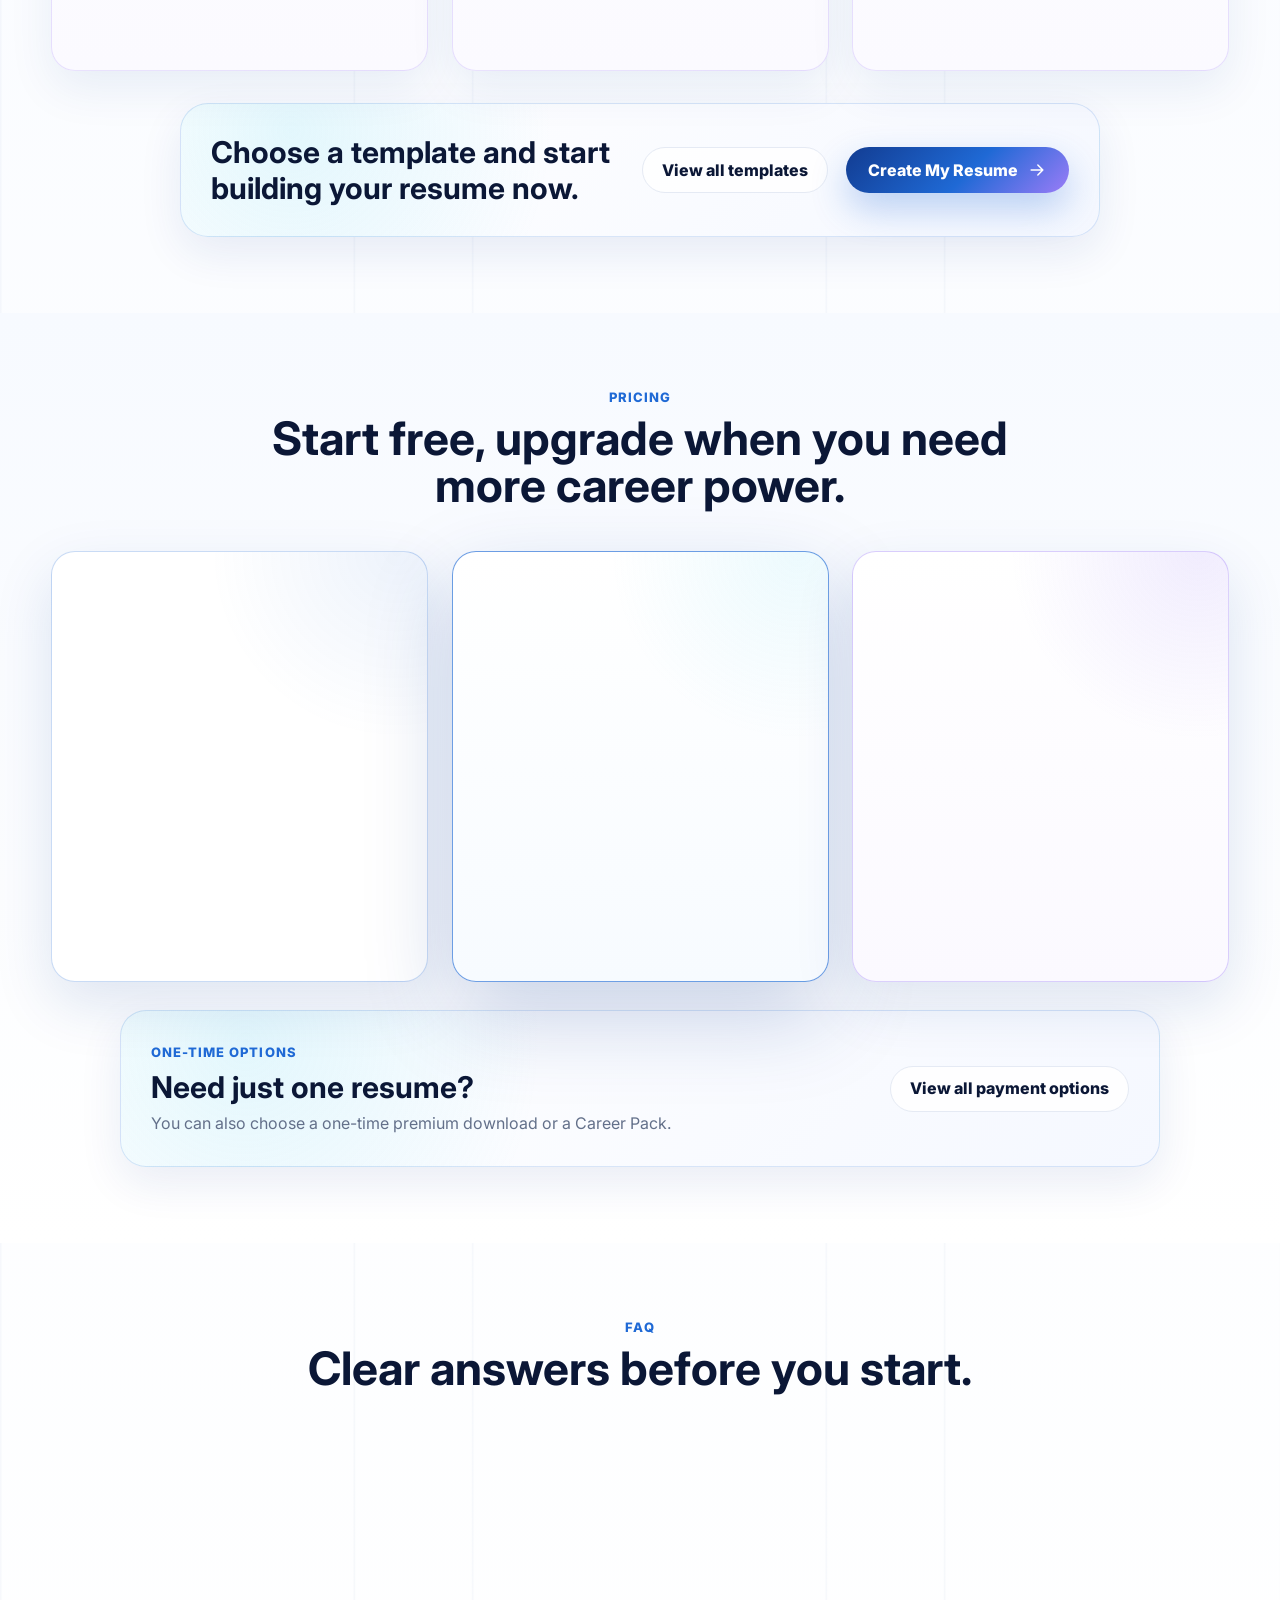
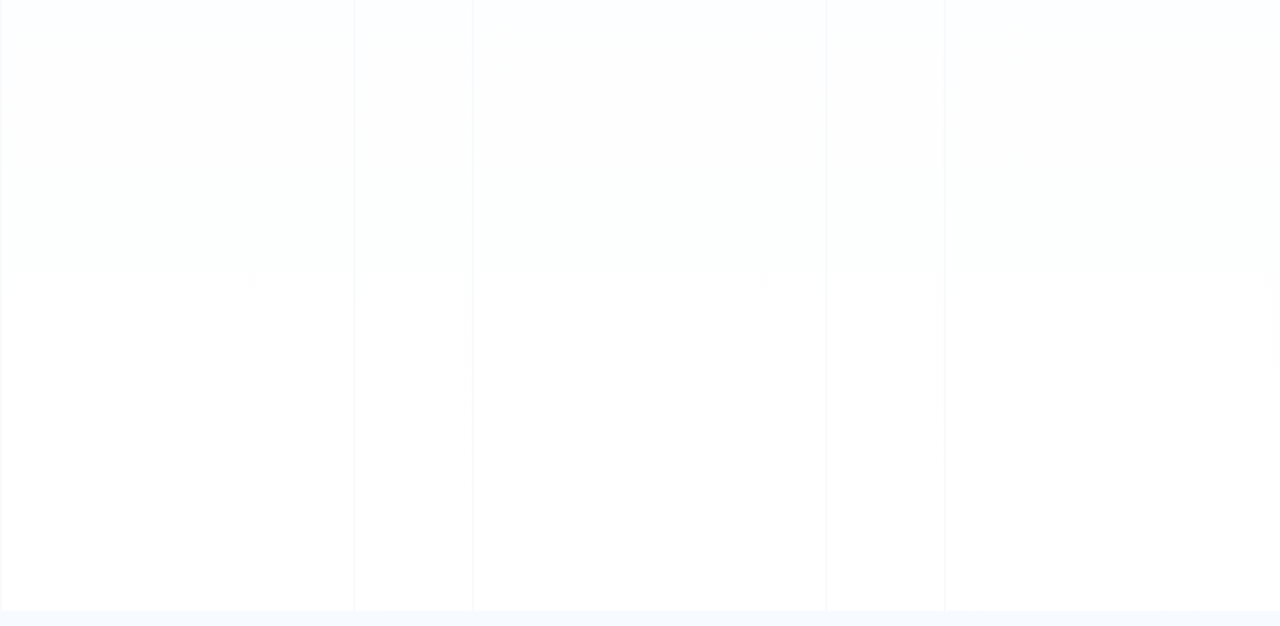
==== commit 7571ce6b: "Add first job resume SEO page" ====
--- a/index.html
+++ b/index.html
@@ -27,8 +27,8 @@
       rel="stylesheet"
     />
     <link rel="shortcut icon" href="/favicon.ico" />
-    <link rel="icon" type="image/png" sizes="192x192" href="assets/brand/succeedora-favicon-192.png" />
-    <link rel="apple-touch-icon" sizes="192x192" href="assets/brand/succeedora-favicon-192.png" />
+    <link rel="icon" type="image/png" sizes="192x192" href="/assets/brand/succeedora-favicon-192.png" />
+    <link rel="apple-touch-icon" sizes="192x192" href="/assets/brand/succeedora-favicon-192.png" />
     <script>
       document.write(`<link rel="stylesheet" href="${window.location.protocol === "file:" ? "./" : "/"}styles.css?v=summary-cta-20260516" />`);
     </script>
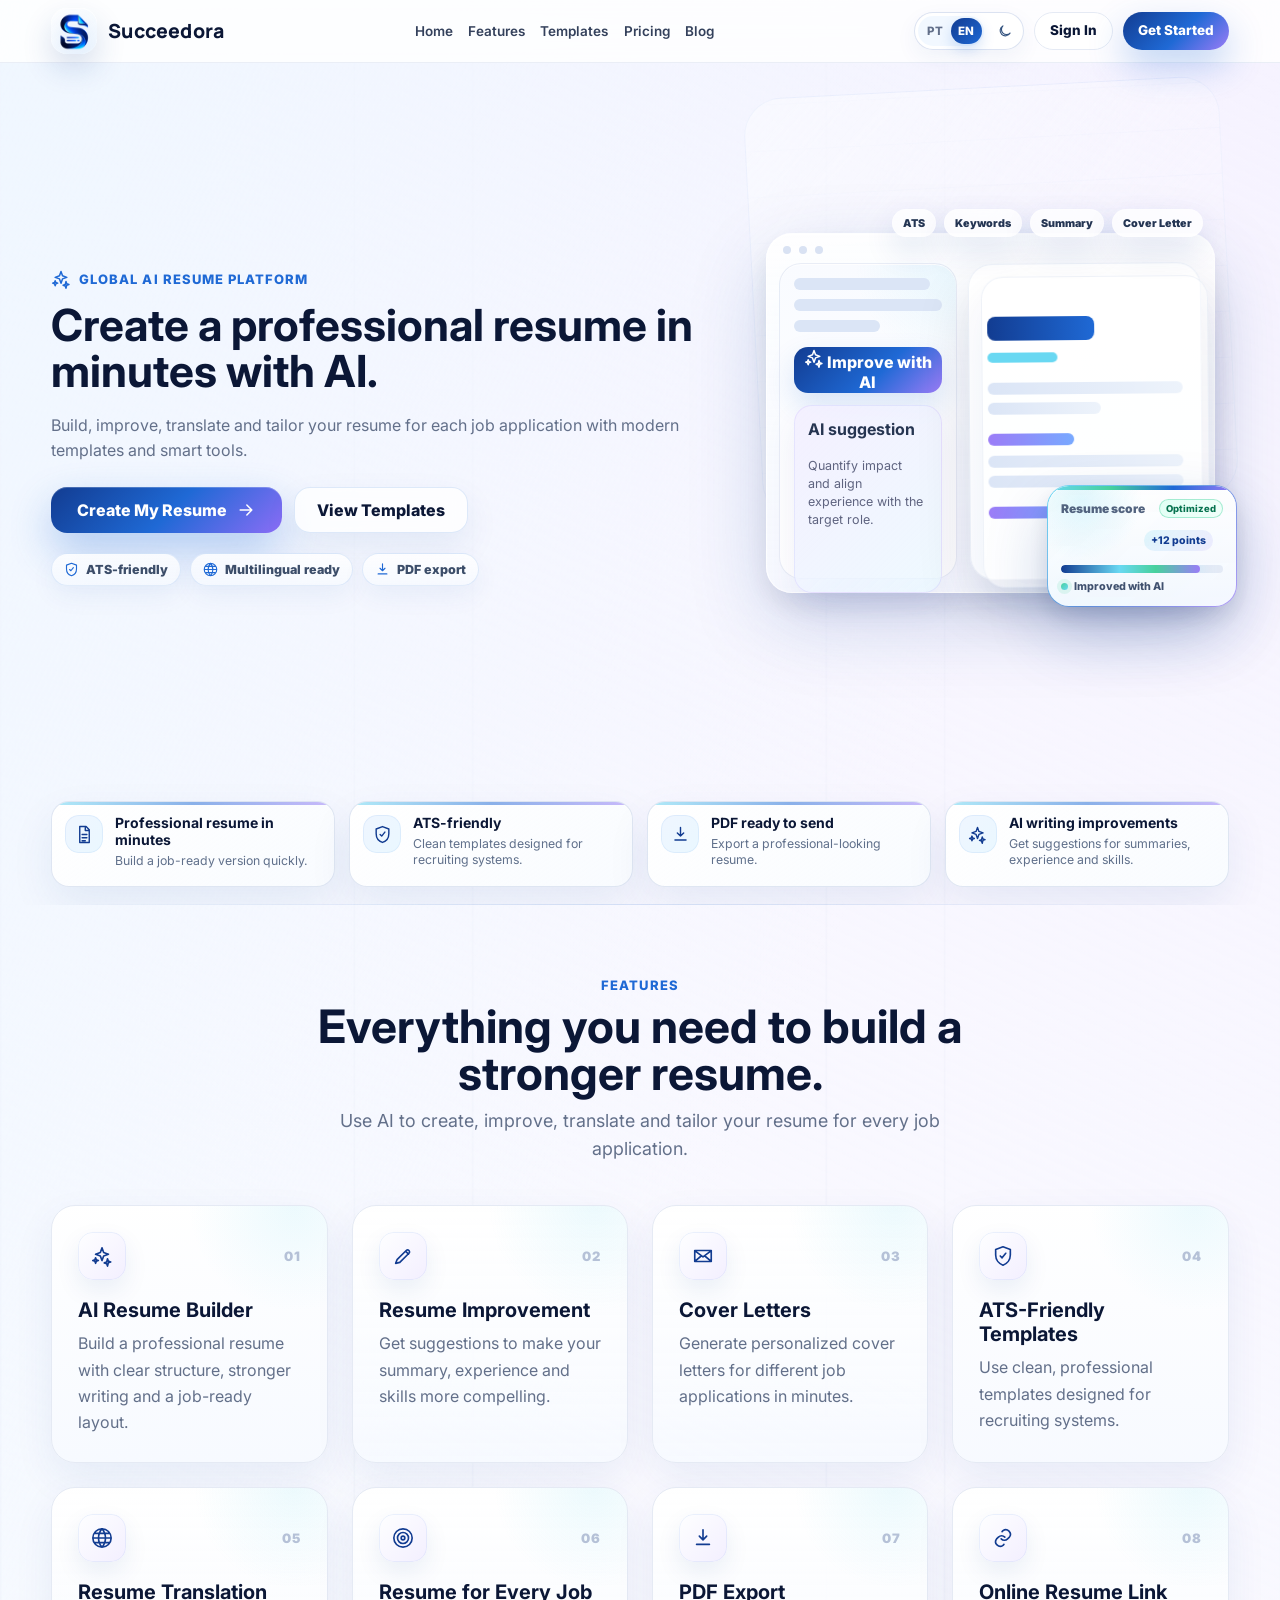
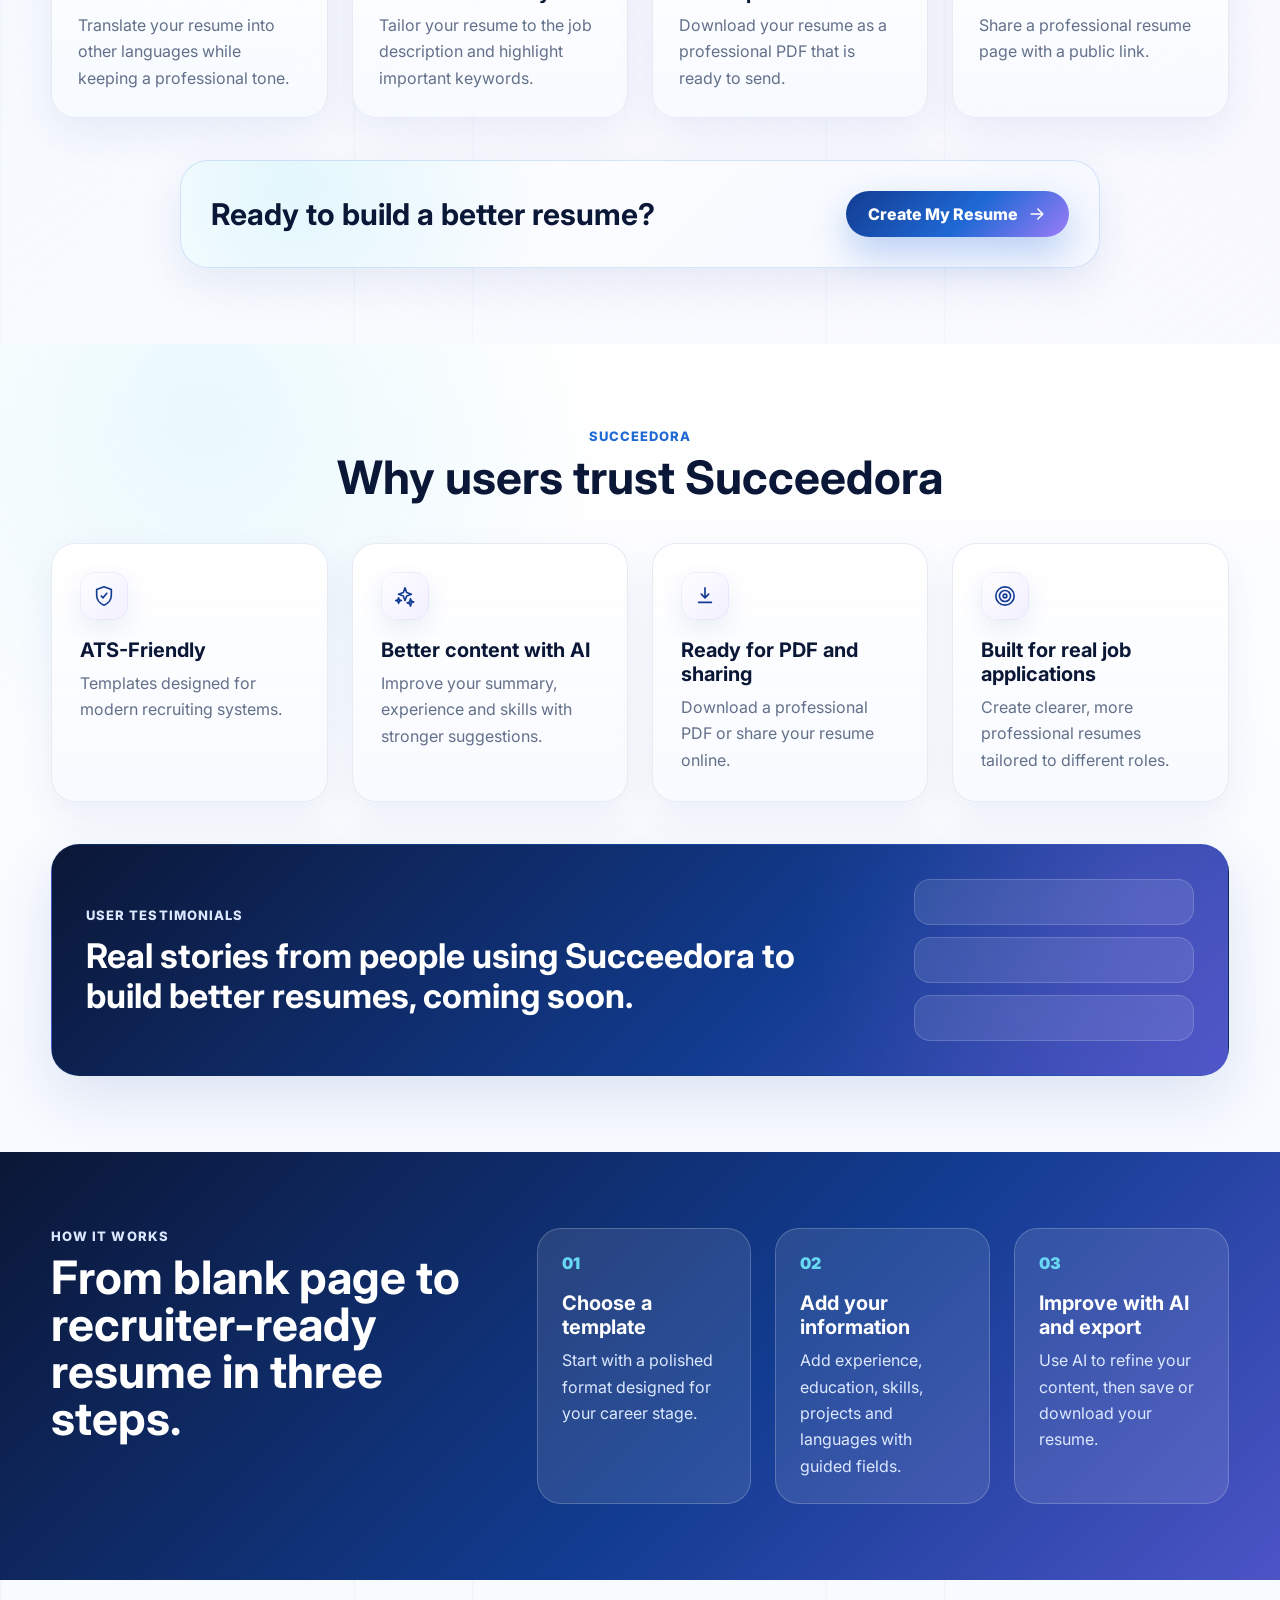
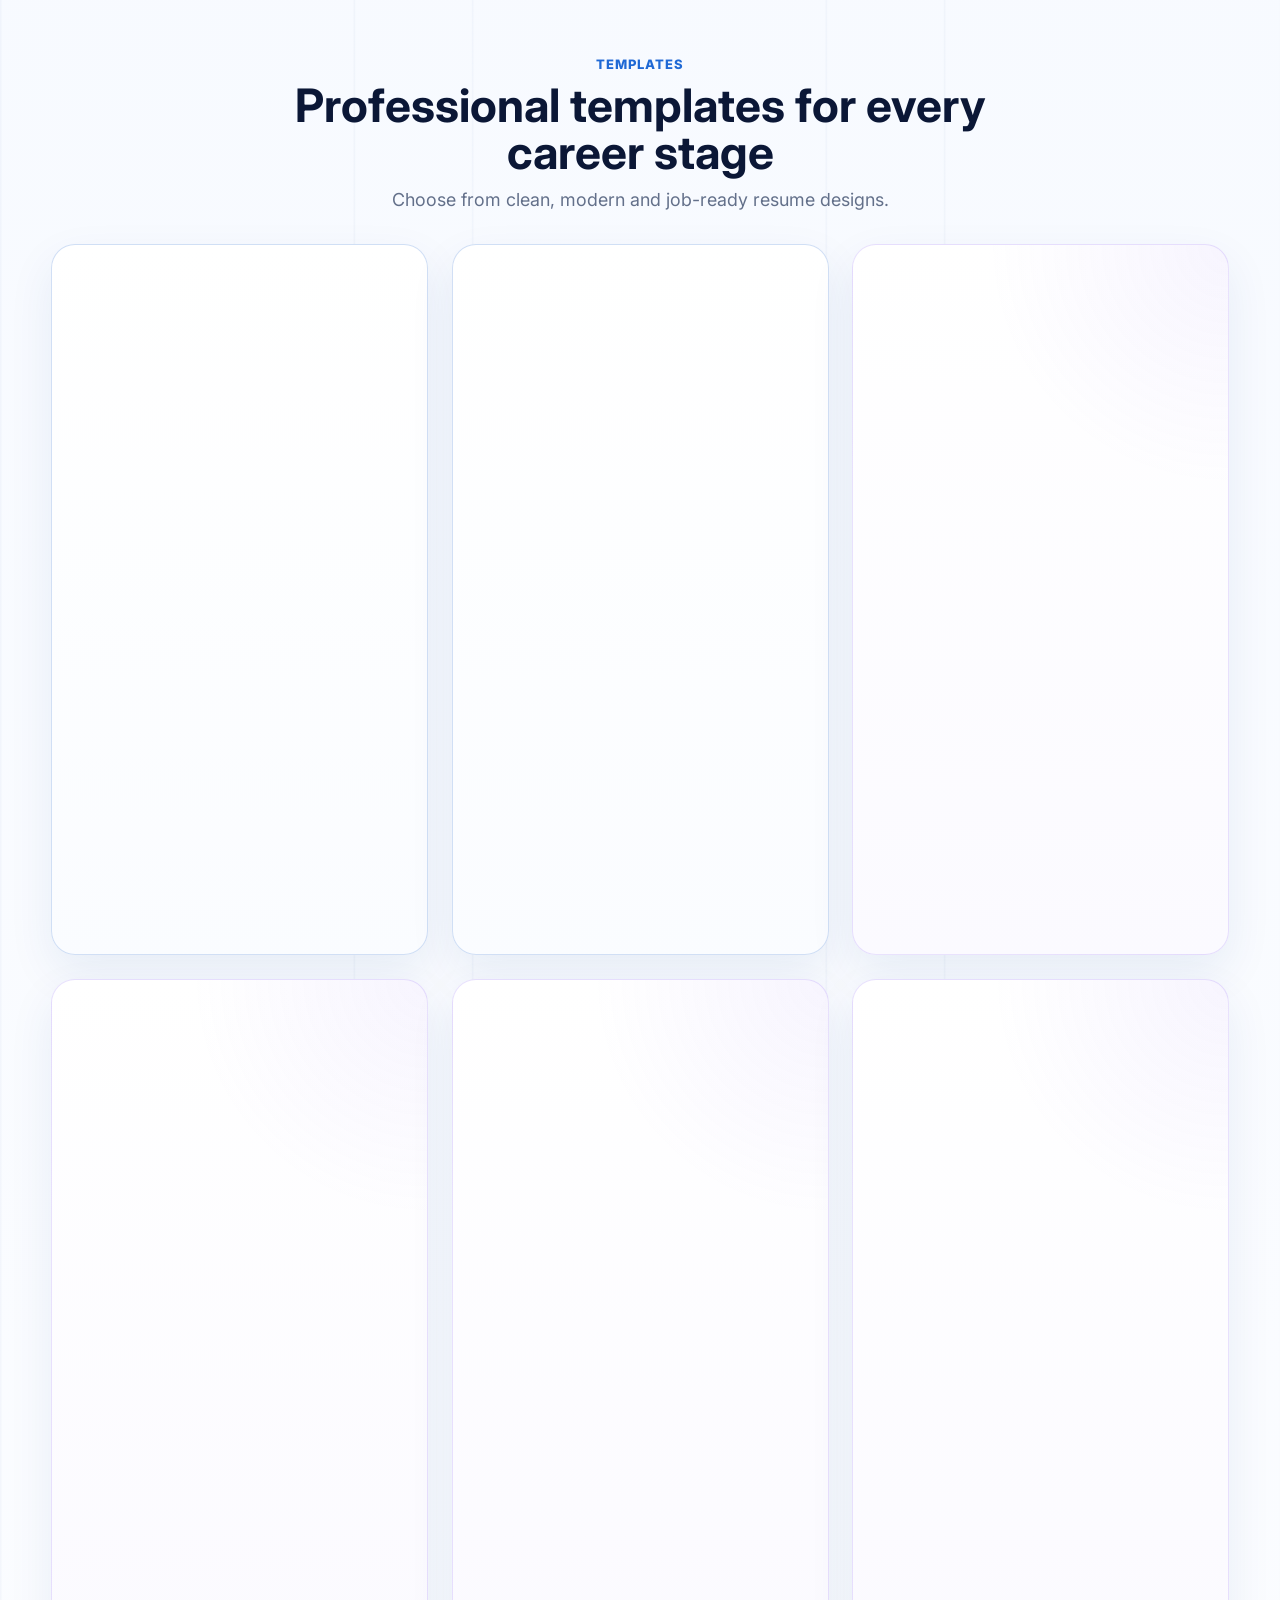
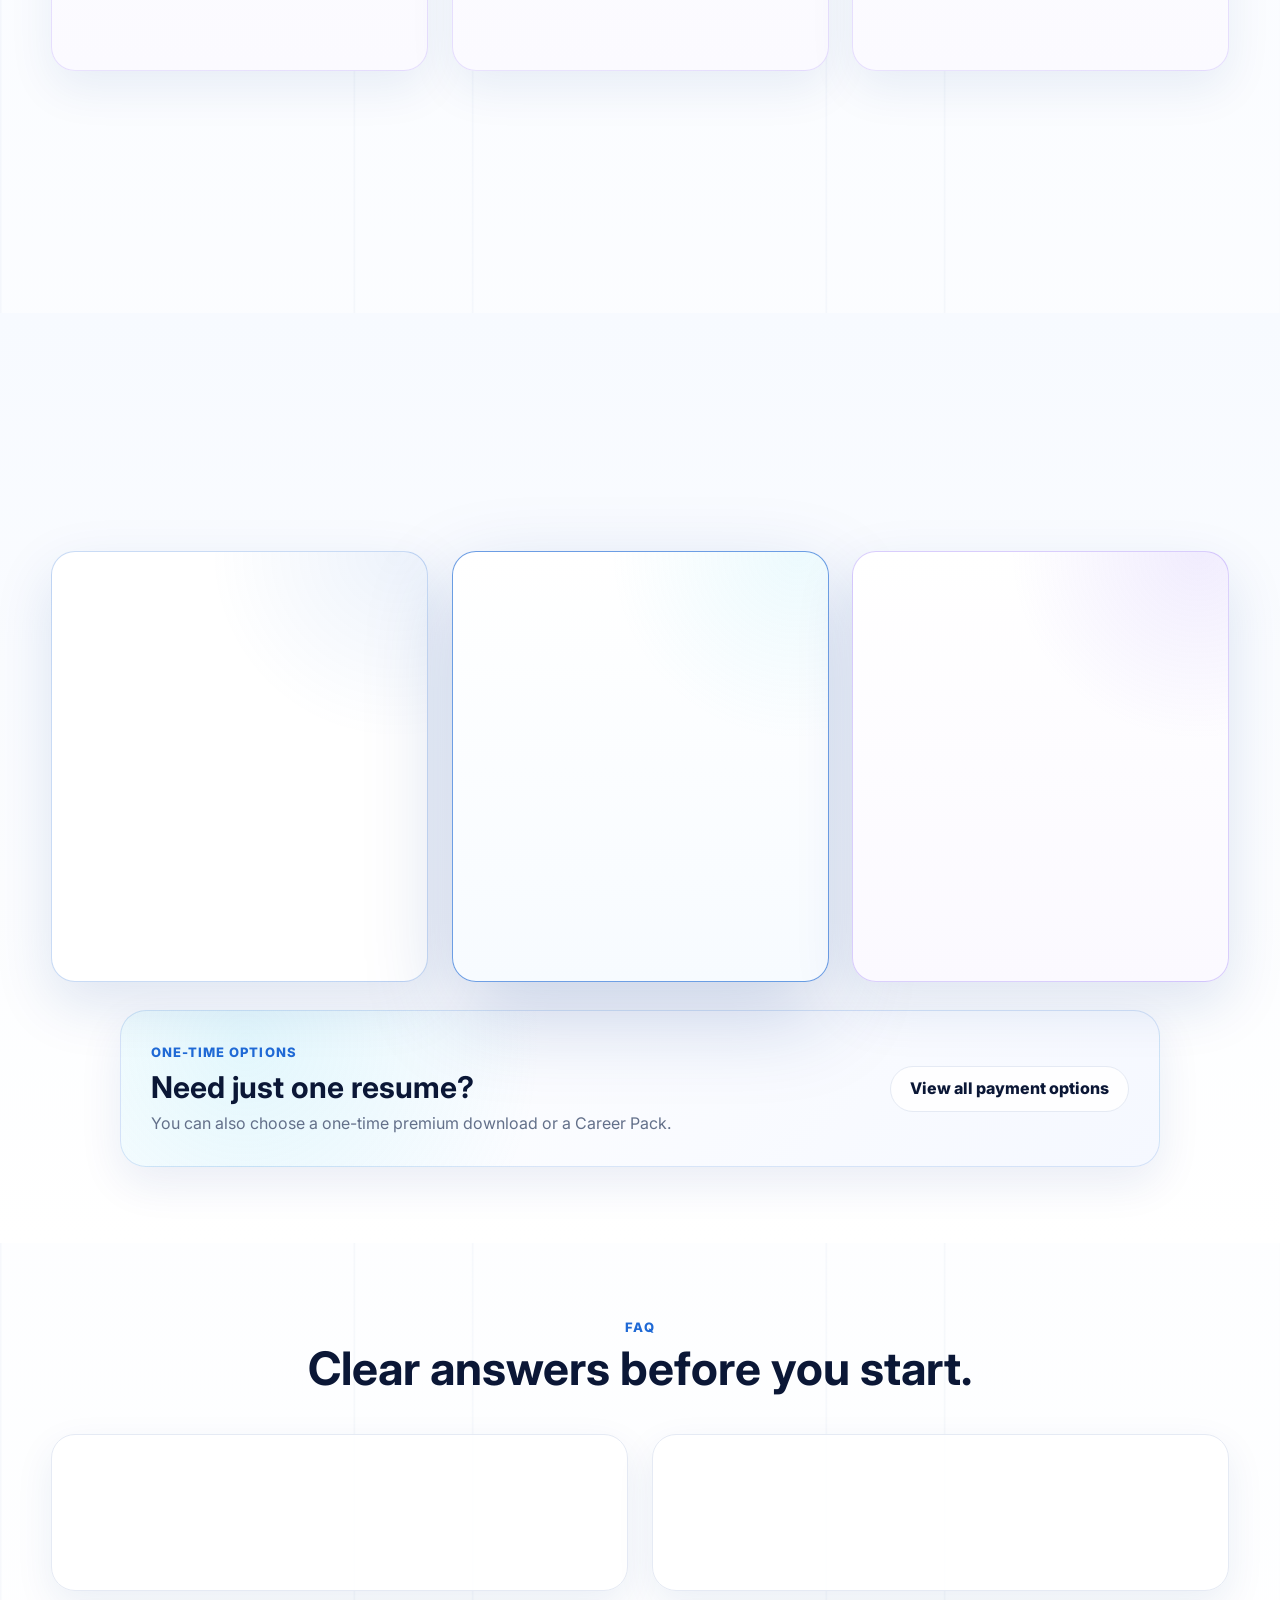
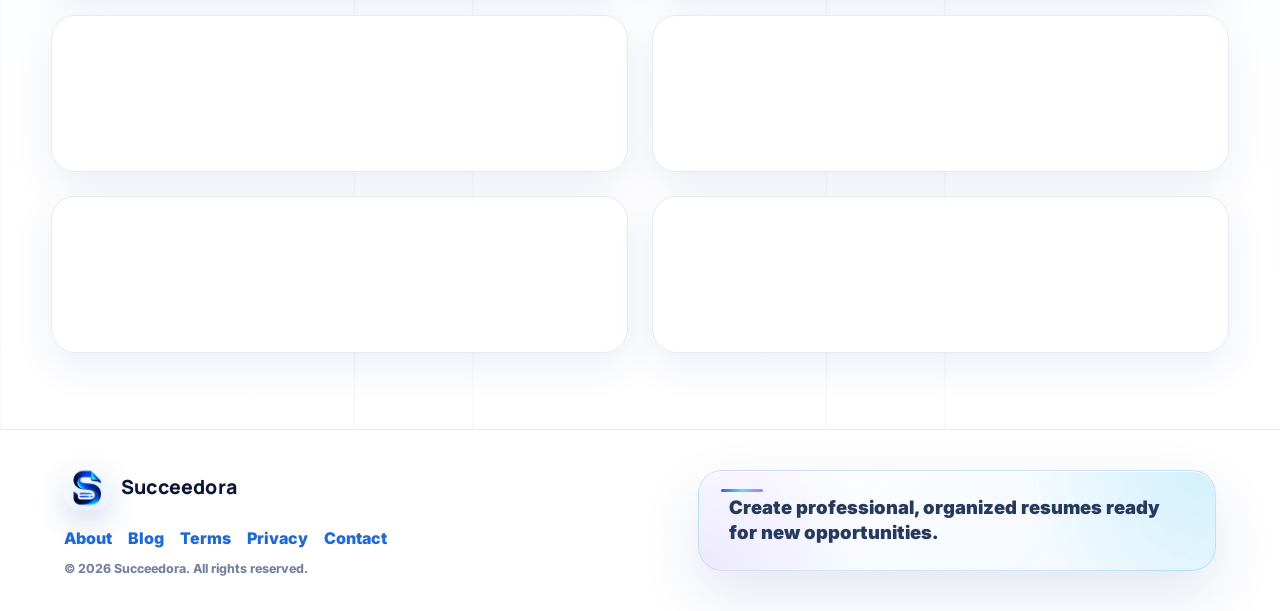
==== commit 54201dda: "Optimize public pages and first job resume preview" ====
--- a/index.html
+++ b/index.html
@@ -23,15 +23,17 @@
     <link rel="preconnect" href="https://fonts.googleapis.com" />
     <link rel="preconnect" href="https://fonts.gstatic.com" crossorigin />
     <link
+      rel="preload"
+      as="style"
       href="https://fonts.googleapis.com/css2?family=Inter:wght@400;500;600;700;800&family=Manrope:wght@700;800&display=swap"
-      rel="stylesheet"
+      onload="this.onload=null;this.rel='stylesheet'"
     />
+    <noscript><link rel="stylesheet" href="https://fonts.googleapis.com/css2?family=Inter:wght@400;500;600;700;800&family=Manrope:wght@700;800&display=swap" /></noscript>
     <link rel="shortcut icon" href="/favicon.ico" />
     <link rel="icon" type="image/png" sizes="192x192" href="/assets/brand/succeedora-favicon-192.png" />
     <link rel="apple-touch-icon" sizes="192x192" href="/assets/brand/succeedora-favicon-192.png" />
-    <script>
-      document.write(`<link rel="stylesheet" href="${window.location.protocol === "file:" ? "./" : "/"}styles.css?v=summary-cta-20260516" />`);
-    </script>
+    <link rel="preload" href="/assets/brand/succeedora-logo-premium-96.png" as="image" type="image/png" />
+    <link rel="stylesheet" href="/styles.css?v=public-perf-20260517" />
     <script>
       window.va = window.va || function () { (window.vaq = window.vaq || []).push(arguments); };
     </script>
@@ -56,8 +58,6 @@
   </head>
   <body>
     <div id="app"></div>
-    <script>
-      document.write(`<script src="${window.location.protocol === "file:" ? "./" : "/"}app.js"><\/script>`);
-    </script>
+    <script src="/app.js?v=public-perf-20260517" defer></script>
   </body>
 </html>
--- a/styles.css
+++ b/styles.css
@@ -0,0 +1,35115 @@
+:root {
+  --ink: #0b1736;
+  --muted: #63708a;
+  --line: #e5eaf4;
+  --blue: #123c91;
+  --blue-2: #1f69d5;
+  --cyan: #69d8f2;
+  --purple: #9b7cf7;
+  --soft-purple: #f3efff;
+  --bg: #f7faff;
+  --card: #ffffff;
+  --shadow: 0 20px 60px rgba(18, 60, 145, 0.12);
+  --radius: 24px;
+  --page-x: clamp(18px, 4vw, 60px);
+  --section-y: clamp(52px, 6vw, 76px);
+  --grid-gap: clamp(16px, 2vw, 24px);
+  --resume-card-preview-height: clamp(340px, 25vw, 430px);
+  --resume-card-preview-padding: 12px;
+  color-scheme: light;
+}
+
+:root[data-theme="dark"] {
+  --ink: #edf5ff;
+  --muted: #aab8cf;
+  --line: rgba(163, 183, 220, 0.2);
+  --blue: #78a9ff;
+  --blue-2: #69d8f2;
+  --cyan: #7de7f7;
+  --purple: #b79cff;
+  --soft-purple: rgba(155, 124, 247, 0.16);
+  --bg: #081124;
+  --card: #101b34;
+  --shadow: 0 24px 70px rgba(0, 0, 0, 0.36);
+  color-scheme: dark;
+}
+
+* {
+  box-sizing: border-box;
+}
+
+html {
+  scroll-behavior: smooth;
+}
+
+body {
+  margin: 0;
+  overflow-x: clip;
+  font-family: "Inter", Arial, sans-serif;
+  color: var(--ink);
+  background: var(--bg);
+}
+
+button,
+input,
+textarea,
+select {
+  font: inherit;
+}
+
+a {
+  color: inherit;
+  text-decoration: none;
+}
+
+.icon {
+  width: 20px;
+  height: 20px;
+  flex: 0 0 auto;
+}
+
+.public-shell {
+  min-height: 100vh;
+  background:
+    radial-gradient(circle at 15% 12%, rgba(105, 216, 242, 0.22), transparent 30%),
+    radial-gradient(circle at 80% 8%, rgba(155, 124, 247, 0.22), transparent 28%),
+    linear-gradient(180deg, #ffffff 0%, #f7faff 40%, #ffffff 100%);
+}
+
+.home-shell {
+  background:
+    linear-gradient(115deg, rgba(238, 247, 255, 0.86), transparent 28%),
+    linear-gradient(205deg, rgba(243, 239, 255, 0.78), transparent 34%),
+    repeating-linear-gradient(90deg, rgba(18, 60, 145, 0.035) 0 1px, transparent 1px 118px),
+    linear-gradient(180deg, #ffffff 0%, #f7faff 44%, #ffffff 100%);
+}
+
+html:has(.home-shell),
+body:has(.home-shell),
+html:has(.summary-tool-page),
+body:has(.summary-tool-page) {
+  scrollbar-width: none;
+  -ms-overflow-style: none;
+}
+
+html:has(.home-shell)::-webkit-scrollbar,
+body:has(.home-shell)::-webkit-scrollbar,
+html:has(.summary-tool-page)::-webkit-scrollbar,
+body:has(.summary-tool-page)::-webkit-scrollbar {
+  width: 0;
+  height: 0;
+}
+
+:root[data-theme="dark"] .public-shell {
+  background:
+    radial-gradient(circle at 15% 12%, rgba(105, 216, 242, 0.12), transparent 30%),
+    radial-gradient(circle at 80% 8%, rgba(155, 124, 247, 0.14), transparent 28%),
+    linear-gradient(180deg, #081124 0%, #0c1730 44%, #081124 100%);
+}
+
+.site-header,
+.dashboard-topbar {
+  display: flex;
+  align-items: center;
+  justify-content: space-between;
+  gap: 24px;
+}
+
+.site-header {
+  position: sticky;
+  top: 0;
+  z-index: 30;
+  min-height: 58px;
+  padding: 8px var(--page-x);
+  background: rgba(255, 255, 255, 0.82);
+  border-bottom: 1px solid rgba(229, 234, 244, 0.8);
+  backdrop-filter: blur(18px);
+  display: grid;
+  grid-template-columns: auto minmax(0, 1fr) auto;
+}
+
+:root[data-theme="dark"] .site-header,
+:root[data-theme="dark"] .dashboard-topbar {
+  background: rgba(10, 18, 36, 0.84);
+  border-color: var(--line);
+}
+
+.brand {
+  display: inline-flex;
+  align-items: center;
+  gap: 11px;
+  color: var(--ink);
+  letter-spacing: 0;
+}
+
+.brand-mark {
+  display: grid;
+  place-items: center;
+  width: 46px;
+  height: 46px;
+  border-radius: 16px;
+  overflow: hidden;
+  color: #fff;
+  background: linear-gradient(145deg, rgba(255, 255, 255, 0.96), rgba(239, 247, 255, 0.82));
+  box-shadow: 0 14px 30px rgba(18, 60, 145, 0.16), inset 0 1px 0 rgba(255, 255, 255, 0.82);
+}
+
+.brand-mark svg {
+  display: block;
+  width: 38px;
+  height: 38px;
+  filter: drop-shadow(0 7px 12px rgba(31, 105, 213, 0.2));
+}
+
+.brand-logo-image {
+  display: block;
+  width: 100%;
+  height: 100%;
+  object-fit: contain;
+  transform: scale(0.96);
+  filter: drop-shadow(0 8px 14px rgba(31, 105, 213, 0.2));
+  transition: transform 0.22s cubic-bezier(0.22, 1, 0.36, 1), filter 0.22s ease;
+}
+
+.brand-word {
+  font-family: "Manrope", "Inter", Arial, sans-serif;
+  font-size: 19.5px;
+  font-weight: 800;
+  letter-spacing: 0.01em;
+  line-height: 1;
+}
+
+.brand:hover .brand-mark {
+  box-shadow: 0 18px 42px rgba(18, 60, 145, 0.22), inset 0 1px 0 rgba(255, 255, 255, 0.92);
+}
+
+.brand:hover .brand-logo-image {
+  transform: translateY(-1px) scale(1);
+  filter: drop-shadow(0 10px 18px rgba(31, 105, 213, 0.26));
+}
+
+.brand:hover .brand-word {
+  color: #102f75;
+}
+
+:root[data-theme="dark"] .brand:hover .brand-word {
+  color: #c9dcff;
+}
+
+.public-nav {
+  grid-column: 2 / 4;
+  display: flex;
+  align-items: center;
+  justify-content: space-between;
+  gap: clamp(18px, 2.6vw, 42px);
+  color: #34415c;
+  font-size: 13.5px;
+  font-weight: 600;
+}
+
+.public-nav-center,
+.public-nav-actions {
+  display: flex;
+  align-items: center;
+  gap: clamp(10px, 1.2vw, 16px);
+}
+
+.public-nav-center {
+  justify-content: center;
+  flex: 1;
+}
+
+.public-nav-actions {
+  justify-content: flex-end;
+  gap: 10px;
+}
+
+:root[data-theme="dark"] .public-nav {
+  color: #d2def2;
+}
+
+.public-nav a:not(.primary-button):not(.ghost-button):hover {
+  color: var(--blue-2);
+}
+
+.nav-preferences {
+  display: inline-flex;
+  align-items: center;
+  gap: 6px;
+  min-height: 38px;
+  padding: 3px;
+  border: 1px solid rgba(214, 223, 239, 0.88);
+  border-radius: 999px;
+  background: rgba(255, 255, 255, 0.76);
+  box-shadow: 0 8px 22px rgba(18, 60, 145, 0.06);
+}
+
+.language-switch {
+  display: inline-flex;
+  min-height: 30px;
+  padding: 2px;
+  border: 0;
+  border-radius: 999px;
+  background: rgba(238, 245, 255, 0.72);
+}
+
+.theme-toggle {
+  width: 30px;
+  height: 30px;
+  border-radius: 999px;
+  border: 0;
+  color: #31517e;
+  background: transparent;
+}
+
+.theme-toggle .icon {
+  width: 15px;
+  height: 15px;
+}
+
+.language-switch button {
+  min-width: 31px;
+  min-height: 26px;
+  padding: 0 7px;
+  border: 0;
+  border-radius: 999px;
+  color: var(--muted);
+  background: transparent;
+  cursor: pointer;
+  font-size: 11.5px;
+  font-weight: 800;
+}
+
+.language-switch .active {
+  color: #fff;
+  background: linear-gradient(135deg, var(--blue), var(--blue-2));
+  box-shadow: 0 6px 14px rgba(31, 105, 213, 0.2);
+}
+
+.compact button {
+  min-width: 34px;
+  padding: 6px 8px;
+}
+
+.primary-button,
+.secondary-button,
+.ghost-button,
+.google-button,
+.icon-button {
+  display: inline-flex;
+  align-items: center;
+  justify-content: center;
+  gap: 9px;
+  min-width: 0;
+  border: 0;
+  cursor: pointer;
+  text-align: center;
+  white-space: nowrap;
+  transition: transform 0.22s cubic-bezier(0.22, 1, 0.36, 1), box-shadow 0.22s ease, border-color 0.22s ease, background 0.22s ease, color 0.22s ease;
+}
+
+.primary-button,
+.secondary-button,
+.ghost-button,
+.google-button {
+  max-width: 100%;
+  line-height: 1.15;
+}
+
+.primary-button {
+  min-height: 46px;
+  padding: 0 22px;
+  border-radius: 999px;
+  color: #fff;
+  background: linear-gradient(135deg, var(--blue), var(--blue-2) 55%, var(--purple));
+  box-shadow: 0 16px 36px rgba(31, 105, 213, 0.29);
+  font-weight: 800;
+}
+
+.primary-button:hover,
+.secondary-button:hover,
+.ghost-button:hover,
+.google-button:hover,
+.icon-button:hover {
+  transform: translateY(-2px);
+}
+
+.primary-button:focus-visible,
+.secondary-button:focus-visible,
+.ghost-button:focus-visible,
+.google-button:focus-visible,
+.icon-button:focus-visible,
+.language-switch button:focus-visible,
+.template-switch button:focus-visible,
+.document-format-switch button:focus-visible,
+.builder-mobile-tabs button:focus-visible,
+.template-filter-row button:focus-visible {
+  outline: 3px solid rgba(31, 105, 213, 0.22);
+  outline-offset: 3px;
+}
+
+.primary-button:disabled,
+.secondary-button:disabled,
+.ghost-button:disabled,
+.google-button:disabled {
+  cursor: wait;
+  opacity: 0.72;
+  transform: none;
+}
+
+.secondary-button,
+.ghost-button,
+.google-button {
+  min-height: 46px;
+  padding: 0 19px;
+  border: 1px solid var(--line);
+  border-radius: 999px;
+  background: rgba(255, 255, 255, 0.88);
+  color: var(--ink);
+  font-weight: 800;
+}
+
+:root[data-theme="dark"] .nav-preferences {
+  border-color: var(--line);
+  background: rgba(16, 27, 52, 0.62);
+  box-shadow: 0 10px 26px rgba(0, 0, 0, 0.18);
+}
+
+:root[data-theme="dark"] .language-switch {
+  background: rgba(8, 17, 36, 0.58);
+}
+
+:root[data-theme="dark"] .theme-toggle {
+  color: #d2def2;
+}
+
+:root[data-theme="dark"] .secondary-button,
+:root[data-theme="dark"] .ghost-button,
+:root[data-theme="dark"] .google-button,
+:root[data-theme="dark"] .icon-button {
+  border-color: var(--line);
+  background: rgba(16, 27, 52, 0.74);
+  color: var(--ink);
+}
+
+:root[data-theme="dark"] .primary-button {
+  box-shadow: 0 18px 42px rgba(105, 216, 242, 0.18);
+}
+
+.ghost-button {
+  min-height: 38px;
+  padding: 0 15px;
+}
+
+.small {
+  min-height: 38px;
+  padding: 0 15px;
+  font-size: 13.5px;
+}
+
+.full {
+  width: 100%;
+}
+
+.feature-card,
+.step-card,
+.template-card,
+.price-card,
+.faq-item,
+.dash-card,
+.settings-card,
+.ai-input-panel,
+.ats-score,
+.library-card,
+.empty-state,
+.hero-value-card,
+.sidebar-upgrade,
+.sidebar-link-button,
+.user-dropdown button {
+  min-width: 0;
+  overflow-wrap: normal;
+}
+
+.icon-button {
+  width: 40px;
+  height: 40px;
+  border: 1px solid var(--line);
+  border-radius: 14px;
+  background: #fff;
+  color: var(--blue);
+}
+
+.nav-preferences .theme-toggle {
+  width: 30px;
+  height: 30px;
+  border: 0;
+  border-radius: 999px;
+  background: transparent;
+  color: #31517e;
+  box-shadow: none;
+}
+
+.nav-toggle {
+  display: inline-flex;
+  grid-column: 3;
+  justify-self: end;
+}
+
+@media (min-width: 861px) {
+  .nav-toggle {
+    display: none !important;
+  }
+}
+
+.hero {
+  position: relative;
+  display: grid;
+  grid-template-columns: minmax(0, 0.96fr) minmax(390px, 1.04fr);
+  align-items: center;
+  column-gap: clamp(28px, 4vw, 58px);
+  row-gap: clamp(14px, 1.5vw, 22px);
+  width: min(100%, 1320px);
+  margin: 0 auto;
+  padding: clamp(30px, 4vw, 58px) var(--page-x) clamp(34px, 4vw, 56px);
+  overflow: hidden;
+}
+
+.hero::before {
+  content: "";
+  position: absolute;
+  inset: clamp(12px, 2vw, 28px) var(--page-x) auto auto;
+  width: min(46vw, 620px);
+  height: min(44vw, 540px);
+  border: 1px solid rgba(31, 105, 213, 0.08);
+  border-radius: 44px;
+  background:
+    linear-gradient(135deg, rgba(255, 255, 255, 0.74), rgba(255, 255, 255, 0)),
+    repeating-linear-gradient(0deg, rgba(31, 105, 213, 0.05) 0 1px, transparent 1px 46px);
+  transform: rotate(-4deg);
+  pointer-events: none;
+}
+
+.hero::after {
+  content: "";
+  position: absolute;
+  right: var(--page-x);
+  bottom: 0;
+  left: var(--page-x);
+  height: 1px;
+  background: linear-gradient(90deg, transparent, rgba(31, 105, 213, 0.14), transparent);
+}
+
+.hero + .section {
+  padding-top: clamp(50px, 5.6vw, 76px);
+}
+
+.hero-copy {
+  position: relative;
+  z-index: 2;
+  max-width: 760px;
+}
+
+.eyebrow {
+  display: inline-flex;
+  align-items: center;
+  gap: 8px;
+  position: relative;
+  overflow: hidden;
+  color: var(--blue-2);
+  font-size: 13px;
+  font-weight: 800;
+  text-transform: uppercase;
+  letter-spacing: 0.08em;
+}
+
+.hero .eyebrow::after {
+  content: "";
+  position: absolute;
+  inset: -40% auto -40% -58%;
+  width: 50%;
+  background: linear-gradient(90deg, transparent, rgba(255, 255, 255, 0.72), transparent);
+  transform: skewX(-20deg);
+  animation: eyebrowShine 6.5s ease-in-out infinite;
+}
+
+.hero h1,
+.section-heading h1,
+.section-heading h2,
+.auth-visual h1 {
+  margin: 13px 0 0;
+  max-width: 760px;
+  font-size: clamp(38px, 4.65vw, 64px);
+  line-height: 1.02;
+  letter-spacing: 0;
+}
+
+.hero p,
+.section-heading p,
+.auth-visual p {
+  margin: 16px 0 0;
+  max-width: 640px;
+  color: var(--muted);
+  font-size: clamp(16.5px, 1.4vw, 19px);
+  line-height: 1.58;
+}
+
+.hero-actions,
+.quick-actions,
+.builder-actions {
+  display: flex;
+  flex-wrap: wrap;
+  gap: 11px;
+  margin-top: 18px;
+}
+
+.hero-actions .primary-button {
+  min-height: 48px;
+  padding-inline: 23px;
+  background:
+    linear-gradient(135deg, #123c91, #1f69d5 52%, #8b6df6);
+  box-shadow:
+    0 18px 42px rgba(31, 105, 213, 0.32),
+    inset 0 1px 0 rgba(255, 255, 255, 0.22);
+}
+
+.hero-actions .secondary-button {
+  min-height: 48px;
+  border-color: rgba(31, 105, 213, 0.14);
+  background: rgba(255, 255, 255, 0.76);
+  box-shadow: 0 14px 34px rgba(18, 60, 145, 0.08);
+  backdrop-filter: blur(12px);
+}
+
+.trust-row {
+  display: flex;
+  flex-wrap: wrap;
+  gap: 9px;
+  margin-top: 18px;
+}
+
+.trust-row span {
+  display: inline-flex;
+  align-items: center;
+  gap: 7px;
+  padding: 8px 12px;
+  border: 1px solid rgba(31, 105, 213, 0.12);
+  border-radius: 999px;
+  color: #3c4d69;
+  background:
+    linear-gradient(180deg, rgba(255, 255, 255, 0.86), rgba(247, 250, 255, 0.66));
+  box-shadow: 0 10px 26px rgba(18, 60, 145, 0.06);
+  font-size: 12.5px;
+  font-weight: 850;
+  transition: transform 0.22s cubic-bezier(0.22, 1, 0.36, 1), border-color 0.22s ease, background 0.22s ease;
+  opacity: 0;
+  transform: translate3d(0, 5px, 0);
+  animation: heroChipReveal 0.7s cubic-bezier(0.22, 1, 0.36, 1) forwards;
+}
+
+.trust-row span:nth-child(2) {
+  animation-delay: 0.1s;
+}
+
+.trust-row span:nth-child(3) {
+  animation-delay: 0.2s;
+}
+
+.trust-row .icon {
+  width: 15px;
+  height: 15px;
+  color: var(--blue-2);
+}
+
+.trust-row span:hover {
+  transform: translateY(-2px);
+  border-color: rgba(31, 105, 213, 0.22);
+}
+
+.hero-value-strip {
+  grid-column: 1 / -1;
+  display: grid;
+  grid-template-columns: repeat(4, minmax(0, 1fr));
+  gap: 14px;
+  margin-top: clamp(6px, 1.2vw, 14px);
+}
+
+.hero-value-card {
+  position: relative;
+  overflow: hidden;
+  display: grid;
+  grid-template-columns: 40px minmax(0, 1fr);
+  align-items: center;
+  gap: 12px;
+  min-height: 90px;
+  padding: 15px;
+  border: 1px solid rgba(214, 223, 239, 0.78);
+  border-radius: 22px;
+  background:
+    linear-gradient(145deg, rgba(255, 255, 255, 0.96), rgba(246, 250, 255, 0.72)),
+    rgba(255, 255, 255, 0.74);
+  box-shadow:
+    0 18px 44px rgba(18, 60, 145, 0.08),
+    inset 0 1px 0 rgba(255, 255, 255, 0.74);
+  backdrop-filter: blur(16px);
+}
+
+.hero-value-card::before {
+  content: "";
+  position: absolute;
+  inset: 0 0 auto;
+  height: 3px;
+  background: linear-gradient(90deg, var(--cyan), var(--blue-2), var(--purple));
+  opacity: 0.52;
+}
+
+.hero-value-card:hover {
+  transform: translateY(-4px);
+  border-color: rgba(31, 105, 213, 0.18);
+  box-shadow: 0 24px 58px rgba(18, 60, 145, 0.12);
+}
+
+.hero-value-icon {
+  display: grid;
+  place-items: center;
+  width: 40px;
+  height: 40px;
+  border-radius: 15px;
+  color: var(--blue);
+  background:
+    linear-gradient(135deg, rgba(238, 245, 255, 0.95), rgba(232, 247, 255, 0.92)),
+    #fff;
+  box-shadow: inset 0 0 0 1px rgba(31, 105, 213, 0.08);
+}
+
+.hero-value-icon .icon {
+  width: 19px;
+  height: 19px;
+}
+
+.hero-value-card strong,
+.hero-value-card span {
+  display: block;
+}
+
+.hero-value-card strong {
+  color: var(--ink);
+  font-size: 14.5px;
+  line-height: 1.2;
+}
+
+.hero-value-card span {
+  margin-top: 4px;
+  color: #60708b;
+  font-size: 12.5px;
+  line-height: 1.35;
+}
+
+.hero-visual {
+  position: relative;
+  width: min(100%, 640px);
+  max-width: 640px;
+  justify-self: end;
+  align-self: center;
+  animation: heroFloat 9s ease-in-out infinite;
+}
+
+.hero-visual-glow {
+  position: absolute;
+  inset: 8% 4% 8% 7%;
+  border-radius: 38px;
+  background:
+    linear-gradient(135deg, rgba(105, 216, 242, 0.2), rgba(155, 124, 247, 0.16)),
+    repeating-linear-gradient(135deg, rgba(255, 255, 255, 0.24) 0 1px, transparent 1px 22px);
+  filter: blur(18px);
+  opacity: 0.72;
+  transform: rotate(-5deg);
+  pointer-events: none;
+}
+
+.hero-product-chips,
+.application-checklist {
+  position: absolute;
+  z-index: 3;
+  display: flex;
+  flex-wrap: wrap;
+  gap: 7px;
+  pointer-events: none;
+}
+
+.hero-product-chips {
+  top: 22px;
+  right: 18px;
+  max-width: 275px;
+  justify-content: flex-end;
+}
+
+.hero-product-chips span,
+.application-checklist span {
+  display: inline-flex;
+  align-items: center;
+  min-height: 28px;
+  border: 1px solid rgba(255, 255, 255, 0.22);
+  border-radius: 999px;
+  color: #243553;
+  background: rgba(255, 255, 255, 0.72);
+  box-shadow: 0 14px 32px rgba(18, 60, 145, 0.12);
+  backdrop-filter: blur(14px);
+  font-size: 11px;
+  font-weight: 900;
+  opacity: 0;
+  transform: translate3d(0, 5px, 0);
+  animation: heroChipReveal 0.75s cubic-bezier(0.22, 1, 0.36, 1) forwards;
+}
+
+.hero-product-chips span {
+  padding: 0 10px;
+}
+
+.hero-product-chips span:nth-child(2) { animation-delay: 0.12s; }
+.hero-product-chips span:nth-child(3) { animation-delay: 0.24s; }
+.hero-product-chips span:nth-child(4) { animation-delay: 0.36s; }
+
+.application-checklist {
+  left: 6px;
+  bottom: 42px;
+  display: grid;
+  gap: 7px;
+}
+
+.application-checklist span {
+  min-height: 30px;
+  padding: 0 11px 0 8px;
+}
+
+.application-checklist span:nth-child(2) { animation-delay: 0.18s; }
+.application-checklist span:nth-child(3) { animation-delay: 0.32s; }
+
+.application-checklist .icon {
+  width: 14px;
+  height: 14px;
+  margin-right: 6px;
+  color: #0d8f69;
+}
+
+.editor-panel {
+  position: relative;
+  z-index: 2;
+  padding: clamp(11px, 1.25vw, 14px);
+  border: 1px solid rgba(255, 255, 255, 0.7);
+  border-radius: 30px;
+  background:
+    linear-gradient(180deg, rgba(255, 255, 255, 0.86), rgba(247, 250, 255, 0.68));
+  box-shadow:
+    0 28px 80px rgba(18, 60, 145, 0.18),
+    0 12px 28px rgba(11, 23, 54, 0.08),
+    inset 0 1px 0 rgba(255, 255, 255, 0.86);
+  backdrop-filter: blur(22px);
+}
+
+.editor-panel .field-line,
+.editor-panel .resume-lines,
+.editor-panel .resume-section,
+.editor-panel .resume-pill-row span,
+.suggestion-card,
+.floating-score {
+  animation: microDrift 7s ease-in-out infinite;
+}
+
+.editor-panel .resume-lines:nth-child(odd),
+.editor-panel .resume-pill-row span:nth-child(2),
+.floating-score {
+  animation-delay: 0.8s;
+}
+
+.panel-top {
+  display: flex;
+  gap: 8px;
+  padding: 0 0 10px 4px;
+}
+
+.panel-top span {
+  width: 8px;
+  height: 8px;
+  border-radius: 50%;
+  background: #d9e2f3;
+}
+
+.editor-grid {
+  display: grid;
+  grid-template-columns: 0.9fr 1.1fr;
+  gap: clamp(10px, 1.15vw, 14px);
+  align-items: stretch;
+}
+
+.editor-form {
+  padding: clamp(14px, 1.45vw, 18px);
+  border: 1px solid rgba(229, 234, 244, 0.82);
+  border-radius: 22px;
+  background:
+    radial-gradient(circle at 100% 0%, rgba(105, 216, 242, 0.12), transparent 28%),
+    linear-gradient(180deg, #f9fbff, #fff);
+  box-shadow: inset 0 1px 0 rgba(255, 255, 255, 0.88);
+}
+
+.field-line,
+.resume-lines,
+.template-line {
+  height: 12px;
+  border-radius: 999px;
+  background: #dbe5f6;
+}
+
+.field-line {
+  margin-bottom: 11px;
+}
+
+.field-line.wide {
+  width: 92%;
+}
+
+.field-line.short,
+.resume-lines.short,
+.template-line.short {
+  width: 58%;
+}
+
+.editor-form button {
+  width: 100%;
+  min-height: 38px;
+  margin-top: 9px;
+  border: 0;
+  border-radius: 14px;
+  color: #fff;
+  background: linear-gradient(135deg, var(--blue), var(--blue-2) 58%, var(--purple));
+  font-weight: 800;
+}
+
+.ai-improve-button {
+  position: relative;
+  overflow: hidden;
+  box-shadow: 0 12px 28px rgba(31, 105, 213, 0.16);
+  animation: aiButtonPulse 7.8s ease-in-out infinite;
+}
+
+.ai-improve-button::after {
+  content: "";
+  position: absolute;
+  inset: -45% auto -45% -70%;
+  width: 46%;
+  background: linear-gradient(90deg, transparent, rgba(255, 255, 255, 0.36), transparent);
+  transform: skewX(-18deg);
+  animation: aiButtonSheen 7.8s ease-in-out infinite;
+}
+
+.suggestion-card {
+  margin-top: 12px;
+  padding: 13px;
+  border: 1px solid rgba(155, 124, 247, 0.14);
+  border-radius: 18px;
+  color: #263551;
+  background:
+    linear-gradient(135deg, rgba(243, 239, 255, 0.94), rgba(232, 247, 255, 0.72));
+  box-shadow: 0 14px 32px rgba(75, 68, 150, 0.08);
+}
+
+.ai-suggestion-card {
+  position: relative;
+  overflow: hidden;
+  transform-origin: top center;
+  animation: aiPanelBreathe 12s cubic-bezier(0.22, 1, 0.36, 1) infinite;
+}
+
+.ai-message-rotator {
+  position: relative;
+  min-height: 44px;
+  margin-top: 10px;
+  overflow: visible;
+}
+
+.ai-message-rotator span {
+  position: absolute;
+  inset: 0;
+  display: flex;
+  align-items: center;
+  min-width: 0;
+  min-height: 38px;
+  overflow: visible;
+  color: var(--blue);
+  font-size: 12.5px;
+  font-weight: 850;
+  line-height: 1.35;
+  white-space: normal;
+  overflow-wrap: anywhere;
+  opacity: 0;
+  transform: translate3d(0, 7px, 0);
+  animation: aiMessageCycle 20s ease-in-out infinite;
+}
+
+.ai-message-rotator span:nth-child(2) { animation-delay: 4s; }
+.ai-message-rotator span:nth-child(3) { animation-delay: 8s; }
+.ai-message-rotator span:nth-child(4) { animation-delay: 12s; }
+.ai-message-rotator span:nth-child(5) { animation-delay: 16s; }
+
+.suggestion-card p {
+  margin: 6px 0 0;
+  color: #5f6480;
+  font-size: 13px;
+  line-height: 1.5;
+}
+
+.resume-preview {
+  position: relative;
+  z-index: 0;
+  padding: clamp(17px, 1.85vw, 22px);
+  border: 1px solid rgba(237, 241, 248, 0.96);
+  border-radius: 24px;
+  background:
+    linear-gradient(180deg, #ffffff, #fbfdff);
+  box-shadow:
+    0 26px 56px rgba(11, 23, 54, 0.12),
+    inset 0 0 0 1px rgba(255, 255, 255, 0.82);
+}
+
+.resume-preview.mini {
+  min-height: clamp(270px, 29vw, 335px);
+  transform: rotate(-1.5deg);
+}
+
+.resume-preview.mini::before {
+  content: "";
+  position: absolute;
+  inset: 15px -13px -13px 18px;
+  z-index: -1;
+  border-radius: 22px;
+  background: rgba(255, 255, 255, 0.58);
+  border: 1px solid rgba(229, 234, 244, 0.72);
+  box-shadow: 0 18px 44px rgba(18, 60, 145, 0.08);
+}
+
+.resume-template-hint {
+  position: relative;
+  display: flex;
+  align-items: center;
+  width: fit-content;
+  min-height: 24px;
+  margin: 0 0 10px auto;
+  padding: 0 9px;
+  border: 1px solid rgba(31, 105, 213, 0.1);
+  border-radius: 999px;
+  color: #52637f;
+  background: rgba(247, 250, 255, 0.92);
+  box-shadow: 0 8px 18px rgba(18, 60, 145, 0.08);
+  font-size: 10px;
+  font-weight: 850;
+  letter-spacing: 0.01em;
+  opacity: 0;
+  transform: translate3d(0, 4px, 0);
+  animation: templateHintFade 13s ease-in-out infinite;
+}
+
+.resume-head {
+  width: 55%;
+  height: 24px;
+  border-radius: 8px;
+  background: linear-gradient(90deg, #123c91, #1f69d5);
+}
+
+.resume-title {
+  width: 36%;
+  height: 10px;
+  margin: 12px 0 20px;
+  border-radius: 999px;
+  background: var(--cyan);
+}
+
+.resume-lines {
+  width: 100%;
+  margin-bottom: 8px;
+  background: linear-gradient(90deg, #dbe5f6, #edf3fb);
+}
+
+.resume-section,
+.template-block {
+  width: 44%;
+  height: 12px;
+  margin: 19px 0 10px;
+  border-radius: 999px;
+  background: linear-gradient(90deg, var(--purple), #78a9ff);
+}
+
+.resume-pill-row,
+.template-tags {
+  display: flex;
+  gap: 8px;
+  margin-top: 16px;
+}
+
+.resume-pill-row span,
+.template-tags span {
+  width: 54px;
+  height: 22px;
+  border-radius: 999px;
+  background: #edf3fb;
+}
+
+.resume-line-live {
+  position: relative;
+  overflow: hidden;
+  transform-origin: left center;
+  animation: resumeLineImprove 8.5s ease-in-out infinite;
+}
+
+.resume-line-live::after {
+  content: "";
+  position: absolute;
+  inset: 0 auto 0 -35%;
+  width: 30%;
+  border-radius: inherit;
+  background: linear-gradient(90deg, transparent, rgba(105, 216, 242, 0.36), transparent);
+  animation: resumeLineSheen 8.5s ease-in-out infinite;
+}
+
+.resume-line-live.short-shift {
+  animation-delay: 1.3s;
+}
+
+.resume-line-live.short-shift::after {
+  animation-delay: 1.3s;
+}
+
+.resume-section-improved {
+  position: relative;
+  overflow: hidden;
+  animation: resumeSectionHighlight 11s ease-in-out infinite;
+}
+
+.resume-section-improved.delay {
+  animation-delay: 1.7s;
+}
+
+.resume-pill-row span {
+  animation: resumePillRefine 9s ease-in-out infinite;
+}
+
+.resume-pill-row span:nth-child(2) { animation-delay: 0.9s; }
+.resume-pill-row span:nth-child(3) { animation-delay: 1.8s; }
+
+.floating-score {
+  position: absolute;
+  right: -14px;
+  bottom: 24px;
+  width: min(218px, calc(100% - 20px));
+  padding: 14px;
+  overflow: hidden;
+  border: 1px solid transparent;
+  border-radius: 26px;
+  background:
+    linear-gradient(180deg, rgba(255, 255, 255, 0.98), rgba(247, 251, 255, 0.94)) padding-box,
+    linear-gradient(135deg, rgba(105, 216, 242, 0.78), rgba(31, 105, 213, 0.48), rgba(155, 124, 247, 0.58)) border-box;
+  box-shadow:
+    0 28px 62px rgba(18, 60, 145, 0.22),
+    0 10px 22px rgba(11, 23, 54, 0.1),
+    inset 0 1px 0 rgba(255, 255, 255, 0.92);
+  backdrop-filter: blur(16px);
+}
+
+.floating-score::before {
+  content: "";
+  position: absolute;
+  inset: 0 0 auto;
+  height: 3px;
+  background: linear-gradient(90deg, var(--cyan), var(--blue-2), var(--purple));
+}
+
+.score-card-heading,
+.score-result-row {
+  position: relative;
+  display: flex;
+  align-items: center;
+}
+
+.score-card-heading {
+  justify-content: space-between;
+  gap: 8px;
+}
+
+.floating-score .score-label {
+  min-width: 0;
+  line-height: 1.15;
+}
+
+.score-result-row {
+  justify-content: flex-start;
+  gap: 10px;
+  margin-top: 6px;
+}
+
+.floating-score .score-label,
+.score-card span,
+.ats-score span {
+  color: var(--muted);
+  font-size: 13px;
+  font-weight: 700;
+}
+
+.score-status,
+.score-delta {
+  position: relative;
+  display: inline-flex;
+  align-items: center;
+  flex: 0 0 auto;
+  border-radius: 999px;
+  white-space: nowrap;
+  font-weight: 800;
+}
+
+.score-status {
+  padding: 4px 8px;
+  color: #0e6d4f;
+  background: linear-gradient(135deg, rgba(226, 255, 245, 0.98), rgba(232, 247, 255, 0.92));
+  border: 1px solid rgba(71, 209, 157, 0.34);
+  font-size: 10.5px;
+}
+
+.score-delta {
+  padding: 4px 7px;
+  color: var(--blue);
+  background: rgba(105, 216, 242, 0.14);
+  font-size: 11px;
+}
+
+.floating-score strong {
+  display: block;
+  margin-top: 0;
+  color: var(--ink);
+  font-family: "Manrope", "Inter", Arial, sans-serif;
+  font-size: 42px;
+  line-height: 0.95;
+  font-weight: 800;
+}
+
+.score-card strong,
+.ats-score strong {
+  display: block;
+  margin-top: 5px;
+  font-size: 31px;
+}
+
+.score-cycle {
+  display: grid !important;
+  min-width: 88px;
+  min-height: 42px;
+}
+
+.score-cycle span {
+  grid-area: 1 / 1;
+  color: inherit;
+  font: inherit;
+  opacity: 0;
+  transform: translate3d(0, 5px, 0);
+}
+
+.score-cycle span:nth-child(1) { animation: scoreFirst 9s ease-in-out infinite; }
+.score-cycle span:nth-child(2) { animation: scoreSecond 9s ease-in-out infinite; }
+.score-cycle span:nth-child(3) { animation: scoreFinal 9s ease-in-out infinite; }
+
+.score-progress {
+  position: relative;
+  height: 7px;
+  margin-top: 11px;
+  overflow: hidden;
+  border-radius: 999px;
+  background: rgba(18, 60, 145, 0.1);
+}
+
+.score-progress span {
+  display: block;
+  width: 86%;
+  height: 100%;
+  border-radius: inherit;
+  background: linear-gradient(90deg, var(--blue-2), var(--cyan) 58%, var(--purple));
+  box-shadow: 0 0 12px rgba(105, 216, 242, 0.36);
+  animation: scoreProgressImprove 9s ease-in-out infinite;
+}
+
+.score-ai-note {
+  position: relative;
+  display: flex;
+  align-items: center;
+  gap: 6px;
+  margin-top: 8px;
+  color: #52637f;
+  font-size: 11.5px;
+  font-weight: 800;
+}
+
+.score-ai-note span {
+  display: inline-block;
+  width: 7px;
+  height: 7px;
+  border-radius: 50%;
+  background: linear-gradient(135deg, #47d19d, var(--cyan));
+  box-shadow: 0 0 0 4px rgba(105, 216, 242, 0.12);
+}
+
+.section {
+  padding: var(--section-y) var(--page-x);
+}
+
+.section-heading {
+  display: grid;
+  justify-items: center;
+  gap: 10px;
+  max-width: 780px;
+  margin: 0 auto clamp(30px, 4vw, 42px);
+  text-align: center;
+}
+
+#templates .section-heading {
+  margin-bottom: clamp(20px, 2.8vw, 30px);
+}
+
+.section-heading.left {
+  justify-items: start;
+  margin: 0;
+  text-align: left;
+}
+
+.section-heading h2 {
+  margin-top: 0;
+  font-size: clamp(30px, 3.6vw, 50px);
+}
+
+.section-heading p {
+  margin-top: 0;
+}
+
+.feature-grid,
+.template-grid,
+.pricing-grid,
+.faq-grid,
+.dashboard-grid,
+.resume-library {
+  display: grid;
+  gap: var(--grid-gap);
+}
+
+.feature-grid {
+  grid-template-columns: repeat(4, minmax(0, 1fr));
+}
+
+.feature-card,
+.step-card,
+.template-card,
+.price-card,
+.faq-item,
+.dash-card,
+.settings-card,
+.ai-input-panel,
+.ats-score,
+.library-card,
+.empty-state {
+  border: 1px solid var(--line);
+  border-radius: var(--radius);
+  background: rgba(255, 255, 255, 0.9);
+  box-shadow: 0 14px 38px rgba(18, 60, 145, 0.08);
+}
+
+.template-card,
+.library-card,
+.blog-card,
+.price-card,
+.faq-item,
+.support-ticket-card {
+  content-visibility: auto;
+  contain-intrinsic-size: 1px 420px;
+}
+
+.feature-card {
+  position: relative;
+  overflow: hidden;
+  padding: clamp(20px, 2.2vw, 26px);
+  background:
+    radial-gradient(circle at 88% 0%, rgba(105, 216, 242, 0.12), transparent 30%),
+    linear-gradient(180deg, rgba(255, 255, 255, 0.98), rgba(247, 250, 255, 0.9));
+  box-shadow: 0 16px 42px rgba(18, 60, 145, 0.07);
+}
+
+.feature-card::before {
+  content: "";
+  position: absolute;
+  inset: 0 0 auto;
+  height: 3px;
+  background: linear-gradient(90deg, var(--cyan), var(--blue-2), var(--purple));
+  opacity: 0;
+  transition: opacity 0.2s ease;
+}
+
+.feature-card:hover,
+.template-card:hover,
+.price-card:hover,
+.dash-card:hover {
+  transform: translateY(-3px);
+  box-shadow: var(--shadow);
+}
+
+.feature-card:hover::before {
+  opacity: 1;
+}
+
+.feature-card,
+.template-card,
+.price-card,
+.dash-card {
+  transition: transform 0.24s cubic-bezier(0.22, 1, 0.36, 1), box-shadow 0.24s ease, border-color 0.24s ease;
+}
+
+.feature-icon {
+  display: grid;
+  place-items: center;
+  width: 48px;
+  height: 48px;
+  border-radius: 15px;
+  color: var(--blue);
+  background:
+    linear-gradient(135deg, rgba(255, 255, 255, 0.92), rgba(243, 239, 255, 0.9)),
+    linear-gradient(135deg, #eef7ff, var(--soft-purple));
+  box-shadow: inset 0 0 0 1px rgba(31, 105, 213, 0.08), 0 10px 24px rgba(18, 60, 145, 0.08);
+  transition: transform 0.24s cubic-bezier(0.22, 1, 0.36, 1), box-shadow 0.24s ease;
+}
+
+.feature-icon .icon {
+  width: 22px;
+  height: 22px;
+}
+
+.feature-card-top {
+  display: flex;
+  align-items: center;
+  justify-content: space-between;
+  gap: 14px;
+}
+
+.feature-card-top span {
+  color: #b5c1d7;
+  font-size: 13px;
+  font-weight: 900;
+  letter-spacing: 0.08em;
+}
+
+.feature-card h3,
+.step-card h3,
+.template-card h3,
+.price-card h3,
+.faq-item h3,
+.dash-card h3 {
+  margin: 18px 0 8px;
+  font-size: 20px;
+}
+
+.feature-card p,
+.step-card p,
+.template-card p,
+.faq-item p,
+.dash-card p,
+.page-actions p,
+.empty-state p,
+.ai-input-panel p,
+.settings-card p {
+  margin: 0;
+  color: var(--muted);
+  line-height: 1.65;
+}
+
+.features-cta,
+.templates-cta {
+  display: flex;
+  align-items: center;
+  justify-content: space-between;
+  gap: 18px;
+  max-width: 920px;
+  margin: clamp(28px, 4vw, 42px) auto 0;
+  padding: clamp(22px, 3vw, 30px);
+  border: 1px solid rgba(31, 105, 213, 0.16);
+  border-radius: 28px;
+  background:
+    radial-gradient(circle at 12% 20%, rgba(105, 216, 242, 0.18), transparent 32%),
+    linear-gradient(135deg, #ffffff, #f5f8ff);
+  box-shadow: 0 16px 44px rgba(18, 60, 145, 0.09);
+}
+
+#templates .templates-cta {
+  display: grid;
+  grid-template-columns: minmax(0, 1fr) max-content max-content;
+  align-items: center;
+  margin-top: clamp(22px, 3vw, 32px);
+}
+
+.features-cta h3,
+.templates-cta h3 {
+  margin: 0;
+  font-size: clamp(22px, 2.4vw, 30px);
+  min-width: 0;
+  overflow-wrap: anywhere;
+}
+
+#templates .templates-cta .primary-button,
+#templates .templates-cta .secondary-button {
+  flex: 0 0 auto;
+  min-width: max-content;
+}
+
+@media (max-width: 920px) {
+  #templates .templates-cta {
+    grid-template-columns: 1fr;
+    justify-items: stretch;
+  }
+
+  #templates .templates-cta .primary-button,
+  #templates .templates-cta .secondary-button {
+    width: 100%;
+    min-width: 0;
+    white-space: normal;
+  }
+}
+
+.trust-section {
+  padding-top: clamp(56px, 7vw, 84px);
+  background:
+    radial-gradient(circle at 16% 8%, rgba(105, 216, 242, 0.14), transparent 30%),
+    linear-gradient(180deg, #ffffff, #f7faff);
+}
+
+.trust-card-grid {
+  display: grid;
+  grid-template-columns: repeat(4, minmax(0, 1fr));
+  gap: var(--grid-gap);
+}
+
+.trust-card {
+  padding: clamp(22px, 2.4vw, 28px);
+  border: 1px solid rgba(229, 234, 244, 0.95);
+  border-radius: 24px;
+  background:
+    linear-gradient(180deg, rgba(255, 255, 255, 0.96), rgba(247, 250, 255, 0.92));
+  box-shadow: 0 14px 38px rgba(18, 60, 145, 0.07);
+}
+
+.trust-card h3 {
+  margin: 18px 0 8px;
+  font-size: 20px;
+}
+
+.trust-card p {
+  margin: 0;
+  color: var(--muted);
+  line-height: 1.65;
+}
+
+.testimonial-preview {
+  display: grid;
+  grid-template-columns: minmax(0, 1fr) 280px;
+  gap: var(--grid-gap);
+  align-items: center;
+  margin-top: clamp(26px, 4vw, 42px);
+  padding: clamp(24px, 3vw, 34px);
+  border: 1px solid rgba(31, 105, 213, 0.16);
+  border-radius: 28px;
+  background:
+    radial-gradient(circle at 92% 20%, rgba(155, 124, 247, 0.18), transparent 30%),
+    linear-gradient(135deg, #0b1736, #123c91 62%, #4c54c6);
+  box-shadow: var(--shadow);
+  color: #fff;
+}
+
+.testimonial-preview .eyebrow {
+  color: #dce8ff;
+}
+
+.testimonial-preview h3 {
+  max-width: 760px;
+  margin: 12px 0 0;
+  font-size: clamp(22px, 2.8vw, 34px);
+  line-height: 1.18;
+}
+
+.testimonial-placeholders {
+  display: grid;
+  gap: 12px;
+}
+
+.testimonial-placeholders span {
+  display: block;
+  height: 46px;
+  border: 1px solid rgba(255, 255, 255, 0.16);
+  border-radius: 16px;
+  background: rgba(255, 255, 255, 0.1);
+}
+
+.split-band {
+  display: grid;
+  grid-template-columns: 0.8fr 1.2fr;
+  gap: var(--grid-gap);
+  align-items: start;
+  background: linear-gradient(135deg, #0b1736, #123c91 58%, #4c54c6);
+  color: #fff;
+}
+
+.split-band .eyebrow,
+.split-band p {
+  color: #dce8ff;
+}
+
+.steps {
+  display: grid;
+  grid-template-columns: repeat(3, 1fr);
+  gap: var(--grid-gap);
+}
+
+.step-card {
+  padding: clamp(20px, 2vw, 24px);
+  background: rgba(255, 255, 255, 0.1);
+  border-color: rgba(255, 255, 255, 0.2);
+  box-shadow: none;
+}
+
+.step-card span {
+  color: var(--cyan);
+  font-weight: 900;
+}
+
+.template-grid {
+  grid-template-columns: repeat(3, minmax(0, 1fr));
+  width: 100%;
+}
+
+.template-card {
+  padding: clamp(14px, 1.8vw, 18px);
+  min-width: 0;
+}
+
+.resume-template-card {
+  display: flex;
+  flex-direction: column;
+}
+
+.template-sample-thumb {
+  display: flex;
+  align-items: center;
+  justify-content: center;
+  height: var(--resume-card-preview-height);
+  margin: calc(clamp(14px, 1.8vw, 18px) * -1) calc(clamp(14px, 1.8vw, 18px) * -1) 0;
+  padding: var(--resume-card-preview-padding);
+  border-radius: var(--radius) var(--radius) 0 0;
+  background:
+    linear-gradient(180deg, rgba(248, 251, 255, 0.98), rgba(238, 245, 255, 0.95));
+}
+
+.lazy-resume-thumbnail {
+  contain: layout paint;
+}
+
+.resume-preview-skeleton {
+  display: grid;
+  gap: 8px;
+  width: min(58%, 170px);
+  aspect-ratio: 0.707 / 1;
+  padding: 18px;
+  border: 1px solid rgba(191, 211, 242, 0.7);
+  background: #ffffff;
+  box-shadow: 0 16px 36px rgba(18, 60, 145, 0.08);
+}
+
+.resume-preview-skeleton span,
+.resume-preview-skeleton strong,
+.resume-preview-skeleton i,
+.resume-preview-skeleton em {
+  display: block;
+  border-radius: 999px;
+  background: linear-gradient(90deg, #e9f1fb, #f6f9ff, #e9f1fb);
+}
+
+.resume-preview-skeleton span {
+  width: 44%;
+  height: 14px;
+}
+
+.resume-preview-skeleton strong {
+  width: 70%;
+  height: 10px;
+}
+
+.resume-preview-skeleton i {
+  height: 6px;
+}
+
+.resume-preview-skeleton i:nth-of-type(2n) {
+  width: 84%;
+}
+
+.resume-preview-skeleton em {
+  width: 52%;
+  height: 8px;
+  margin-top: 8px;
+}
+
+.dashboard-template-card .template-sample-thumb {
+  height: var(--resume-card-preview-height);
+  margin: -18px -18px 0;
+}
+
+.dashboard-template-card .template-card-topline + .template-sample-thumb {
+  margin: 10px -18px 0;
+}
+
+.template-card-meta {
+  display: grid;
+  gap: 9px;
+  margin-top: 16px;
+  flex: 1;
+  min-width: 0;
+}
+
+.template-card-badges,
+.template-actions {
+  display: flex;
+  align-items: center;
+  flex-wrap: wrap;
+  gap: 8px;
+  min-width: 0;
+  max-width: 100%;
+}
+
+.template-card-topline {
+  display: grid;
+  grid-template-columns: minmax(0, 1fr) max-content;
+  align-items: center;
+  gap: 8px;
+  min-width: 0;
+  max-width: 100%;
+}
+
+.template-card-badges {
+  display: grid;
+  grid-template-columns: minmax(0, 1fr) max-content;
+}
+
+.template-card-badges span,
+.template-badge {
+  display: inline-flex;
+  align-items: center;
+  max-width: 100%;
+  min-width: 0;
+  min-height: 26px;
+  padding: 5px 9px;
+  border-radius: 999px;
+  color: var(--blue);
+  background: #eef5ff;
+  font-size: 11.5px;
+  font-weight: 900;
+  line-height: 1;
+  white-space: nowrap;
+  overflow: hidden;
+  text-overflow: ellipsis;
+}
+
+.template-card-badges > :first-child,
+.template-card-topline > :first-child {
+  min-width: 0;
+}
+
+.template-card-badges > :last-child,
+.template-card-topline > :last-child {
+  min-width: max-content;
+  max-width: 100%;
+}
+
+.template-card-badges .free,
+.template-badge.free {
+  color: #0d6b54;
+  background: #e9f8f3;
+}
+
+.template-card-badges .pro,
+.template-badge.pro {
+  color: #5b3fc6;
+  background: #f1edff;
+}
+
+.template-card-badges .premium,
+.template-badge.premium {
+  color: #7a4b00;
+  background: linear-gradient(135deg, #fff6d8, #f6e4a8);
+  box-shadow: inset 0 0 0 1px rgba(151, 106, 22, 0.18);
+}
+
+.template-best {
+  font-size: 13.5px;
+}
+
+.template-card h3,
+.template-card p,
+.template-best {
+  min-width: 0;
+  max-width: 100%;
+  overflow-wrap: break-word;
+  word-break: normal;
+}
+
+.template-catalog-tools {
+  display: grid;
+  gap: 14px;
+  margin: 0 auto 24px;
+  width: min(1180px, 100%);
+}
+
+.template-best strong {
+  color: var(--ink);
+}
+
+.template-actions {
+  margin-top: auto;
+}
+
+.template-card-meta > .secondary-button {
+  margin-top: auto;
+}
+
+.template-actions .small {
+  flex: 1 1 132px;
+}
+
+.template-paper {
+  position: relative;
+  box-sizing: border-box;
+  overflow: hidden;
+  aspect-ratio: 210 / 297;
+  width: 100%;
+  height: auto;
+  min-height: 0;
+  padding: 18px;
+  border-radius: 6px;
+  background: #fff;
+  box-shadow: inset 0 0 0 1px #e8eef7, 0 16px 34px rgba(18, 60, 145, 0.08);
+  transition: transform 0.24s ease, box-shadow 0.24s ease;
+}
+
+.template-paper.preview-format-a4 {
+  aspect-ratio: 210 / 297;
+}
+
+.template-paper.preview-format-letter {
+  aspect-ratio: 8.5 / 11;
+}
+
+.resume-template-card:hover .template-paper,
+.dashboard-template-card:hover .template-paper {
+  transform: translateY(-4px) scale(1.01);
+  box-shadow: inset 0 0 0 1px #dbe6f5, 0 22px 44px rgba(18, 60, 145, 0.13);
+}
+
+.resume-template-card:hover .template-sample-thumb .resume-document,
+.dashboard-template-card:hover .template-sample-thumb .resume-document {
+  box-shadow: 0 18px 34px rgba(18, 60, 145, 0.16);
+}
+
+.resume-template-card,
+.dashboard-templates .dashboard-template-card {
+  position: relative;
+  gap: 0;
+  border-color: rgba(191, 211, 242, 0.72);
+  background:
+    linear-gradient(180deg, rgba(255, 255, 255, 0.98), rgba(250, 252, 255, 0.98));
+  box-shadow: 0 18px 46px rgba(18, 60, 145, 0.08);
+  transition: transform 0.22s ease, border-color 0.22s ease, box-shadow 0.22s ease, background 0.22s ease;
+}
+
+.resume-template-card[data-template-access="free"],
+.dashboard-templates .dashboard-template-card[data-template-access="free"] {
+  border-color: rgba(191, 211, 242, 0.72);
+}
+
+.resume-template-card[data-template-access="pro"],
+.dashboard-templates .dashboard-template-card[data-template-access="pro"] {
+  border-color: rgba(155, 124, 247, 0.22);
+  background:
+    radial-gradient(circle at 100% 0%, rgba(155, 124, 247, 0.08), transparent 30%),
+    linear-gradient(180deg, #ffffff, #fbfaff);
+}
+
+.resume-template-card[data-template-access="premium"],
+.dashboard-templates .dashboard-template-card[data-template-access="premium"] {
+  border-color: rgba(180, 131, 42, 0.28);
+  background:
+    radial-gradient(circle at 100% 0%, rgba(255, 213, 112, 0.16), transparent 30%),
+    linear-gradient(180deg, #ffffff, #fffdf7);
+  box-shadow: 0 22px 58px rgba(122, 75, 0, 0.09);
+}
+
+.resume-template-card:hover,
+.dashboard-templates .dashboard-template-card:hover {
+  transform: translateY(-5px);
+  border-color: rgba(31, 105, 213, 0.32);
+  box-shadow: 0 28px 72px rgba(18, 60, 145, 0.16);
+}
+
+.resume-template-card[data-template-access="premium"]:hover,
+.dashboard-templates .dashboard-template-card[data-template-access="premium"]:hover {
+  border-color: rgba(180, 131, 42, 0.44);
+  box-shadow: 0 30px 78px rgba(122, 75, 0, 0.14);
+}
+
+.resume-template-card .template-sample-thumb,
+.dashboard-templates .dashboard-template-card .template-sample-thumb {
+  height: clamp(380px, 29vw, 500px);
+  min-height: 0;
+  padding: 10px;
+  border: 1px solid rgba(218, 228, 244, 0.78);
+  border-radius: 20px;
+  background:
+    radial-gradient(circle at 50% 0%, rgba(105, 216, 242, 0.12), transparent 34%),
+    linear-gradient(180deg, #f8fbff, #eef5ff);
+  box-shadow: inset 0 1px 0 rgba(255, 255, 255, 0.72);
+}
+
+.resume-template-card .template-sample-thumb {
+  margin: calc(clamp(14px, 1.8vw, 18px) * -1) calc(clamp(14px, 1.8vw, 18px) * -1) 0;
+  border-radius: var(--radius) var(--radius) 18px 18px;
+  border-top: 0;
+  border-right: 0;
+  border-left: 0;
+}
+
+.dashboard-templates .dashboard-template-card .template-card-topline + .template-sample-thumb {
+  margin-top: 12px;
+}
+
+.resume-template-card .template-sample-thumb .resume-document,
+.dashboard-templates .dashboard-template-card .template-sample-thumb .resume-document {
+  max-width: 100%;
+  max-height: 100%;
+  object-fit: contain;
+}
+
+.resume-template-card .template-card-meta,
+.dashboard-templates .dashboard-template-card > h3,
+.dashboard-templates .dashboard-template-card > p,
+.dashboard-templates .dashboard-template-card > .template-best,
+.dashboard-templates .dashboard-template-card > .template-actions {
+  position: relative;
+  z-index: 1;
+}
+
+.resume-template-card .template-card-meta {
+  gap: 10px;
+  margin-top: 18px;
+}
+
+.resume-template-card h3,
+.dashboard-templates .dashboard-template-card h3 {
+  margin-top: 18px;
+  color: var(--ink);
+  font-size: clamp(20px, 1.45vw, 24px);
+  line-height: 1.15;
+}
+
+.resume-template-card p,
+.dashboard-templates .dashboard-template-card p {
+  color: #5f6d86;
+  font-size: 14.3px;
+  line-height: 1.5;
+}
+
+.resume-template-card .template-best,
+.dashboard-templates .dashboard-template-card .template-best {
+  color: #6c7891;
+  font-size: 13px;
+  line-height: 1.42;
+}
+
+.template-card-badges,
+.dashboard-templates .template-card-topline {
+  gap: 8px;
+}
+
+.template-card-badges span,
+.template-badge {
+  border: 1px solid rgba(31, 105, 213, 0.1);
+  box-shadow: none;
+  letter-spacing: 0;
+}
+
+.template-card-badges > :first-child,
+.dashboard-templates .template-card-topline > :first-child {
+  color: #1f3f77;
+  background: #eef5ff;
+}
+
+.template-card-badges .free,
+.template-badge.free {
+  border-color: rgba(13, 107, 84, 0.14);
+  color: #0c6a54;
+  background: linear-gradient(135deg, #e9f8f3, #f7fffc);
+}
+
+.template-card-badges .pro,
+.template-badge.pro {
+  border-color: rgba(91, 63, 198, 0.14);
+  color: #5b3fc6;
+  background: linear-gradient(135deg, #f1edff, #fbfaff);
+}
+
+.template-card-badges .premium,
+.template-badge.premium {
+  border-color: rgba(151, 106, 22, 0.2);
+  color: #7a4b00;
+  background: linear-gradient(135deg, #fff7db, #f5e3a8);
+  box-shadow: inset 0 0 0 1px rgba(255, 255, 255, 0.42);
+}
+
+.resume-template-card .template-actions,
+.dashboard-templates .dashboard-template-card .template-actions {
+  gap: 10px;
+  margin-top: 16px;
+}
+
+.resume-template-card .template-actions .small,
+.dashboard-templates .dashboard-template-card .template-actions .small {
+  flex: 1 1 128px;
+  min-height: 42px;
+  border-radius: 999px;
+  font-weight: 850;
+}
+
+.dashboard-templates .dashboard-template-card .template-actions .locked-action {
+  flex-basis: 168px;
+}
+
+@media (max-width: 980px) {
+  .resume-template-card .template-sample-thumb,
+  .dashboard-templates .dashboard-template-card .template-sample-thumb {
+    height: clamp(340px, 54vw, 470px);
+  }
+}
+
+@media (max-width: 680px) {
+  .public-templates-page,
+  .public-templates-page .section-heading,
+  .public-templates-page .template-catalog-tools,
+  .public-templates-page .template-filter-row,
+  .public-templates-page .template-grid,
+  .public-templates-page .template-card {
+    width: 100%;
+    max-width: 100%;
+    min-width: 0;
+  }
+
+  .public-templates-page .section-heading h1,
+  .public-templates-page .section-heading p {
+    justify-self: stretch;
+    width: 100%;
+    max-width: 100%;
+    overflow-wrap: anywhere;
+  }
+
+  .public-templates-page .template-card h3,
+  .public-templates-page .template-card p,
+  .public-templates-page .template-best {
+    width: 100%;
+    max-width: 100%;
+  }
+
+  .public-templates-page .section-heading h1 {
+    font-size: clamp(30px, 8.4vw, 38px);
+    line-height: 1.12;
+  }
+
+  .public-templates-page .template-filter-row {
+    justify-content: flex-start;
+    overflow: hidden;
+  }
+
+  .resume-template-card,
+  .dashboard-templates .dashboard-template-card {
+    padding: 14px;
+    border-radius: 22px;
+  }
+
+  .resume-template-card .template-sample-thumb,
+  .dashboard-templates .dashboard-template-card .template-sample-thumb {
+    height: clamp(330px, 92vw, 460px);
+    margin-right: -14px;
+    margin-left: -14px;
+    padding: 8px;
+  }
+
+  .dashboard-templates .dashboard-template-card .template-sample-thumb {
+    margin-right: 0;
+    margin-left: 0;
+  }
+
+  .resume-template-card h3,
+  .dashboard-templates .dashboard-template-card h3 {
+    font-size: 20px;
+  }
+
+  .resume-template-card .template-actions,
+  .dashboard-templates .dashboard-template-card .template-actions {
+    align-items: stretch;
+    flex-direction: column;
+  }
+
+  .resume-template-card .template-actions .small,
+  .dashboard-templates .dashboard-template-card .template-actions .small {
+    flex: 1 1 auto;
+    width: 100%;
+  }
+}
+
+.template-doc-head {
+  display: grid;
+  gap: 5px;
+  padding-bottom: 12px;
+  border-bottom: 2px solid #dbe5f4;
+}
+
+.template-doc-head span {
+  width: 42px;
+  height: 4px;
+  border-radius: 999px;
+  background: var(--blue);
+}
+
+.template-doc-head strong {
+  color: #14223d;
+  font-size: 17px;
+  line-height: 1.05;
+}
+
+.template-doc-head em {
+  color: #53627e;
+  font-size: 10px;
+  font-style: normal;
+  font-weight: 800;
+}
+
+.template-doc-body {
+  display: grid;
+  grid-template-columns: 0.62fr 1fr;
+  gap: 14px;
+  margin-top: 14px;
+}
+
+.template-doc-body aside,
+.template-doc-body main,
+.template-doc-body section {
+  display: grid;
+  gap: 8px;
+  min-width: 0;
+}
+
+.template-doc-body b {
+  width: 56%;
+  height: 7px;
+  border-radius: 999px;
+  background: #253452;
+}
+
+.template-doc-body i {
+  display: block;
+  width: 100%;
+  height: 5px;
+  border-radius: 999px;
+  background: #dfe7f3;
+}
+
+.template-doc-body i:nth-child(3) {
+  width: 76%;
+}
+
+.template-skill-row {
+  display: flex;
+  flex-wrap: wrap;
+  gap: 5px;
+}
+
+.template-skill-row span {
+  width: 34px;
+  height: 12px;
+  border-radius: 999px;
+  background: #edf3fb;
+}
+
+.preview-modern .template-doc-head {
+  border-bottom-color: rgba(31, 105, 213, 0.34);
+}
+
+.preview-modern .template-doc-head span,
+.preview-modern .template-doc-body b {
+  background: linear-gradient(135deg, var(--blue), var(--purple));
+}
+
+.preview-minimal {
+  box-shadow: inset 0 0 0 1px #e4e8ee;
+}
+
+.preview-minimal .template-doc-head {
+  border-bottom-color: #222;
+}
+
+.preview-minimal .template-doc-head span {
+  background: #222;
+}
+
+.preview-minimal .template-doc-body {
+  grid-template-columns: 1fr;
+}
+
+.preview-minimal .template-doc-body aside {
+  display: none;
+}
+
+.preview-minimal .template-doc-body b {
+  background: #222;
+}
+
+.preview-executive .template-doc-head {
+  padding: 16px;
+  margin: -18px -18px 14px;
+  color: #fff;
+  background: #0b1736;
+  border-bottom: 0;
+}
+
+.preview-executive .template-doc-head strong,
+.preview-executive .template-doc-head em {
+  color: #fff;
+}
+
+.preview-executive .template-doc-head span,
+.preview-executive .template-doc-body b {
+  background: #123c91;
+}
+
+.preview-creative::before {
+  content: "";
+  position: absolute;
+  inset: 0 auto 0 0;
+  width: 12px;
+  background: linear-gradient(180deg, var(--purple), var(--cyan));
+}
+
+.preview-creative .template-doc-head,
+.preview-creative .template-doc-body {
+  margin-left: 10px;
+}
+
+.preview-creative .template-doc-head span,
+.preview-creative .template-doc-body b,
+.preview-creative .template-skill-row span {
+  background: #7256d6;
+}
+
+.preview-student .template-doc-head {
+  border-bottom-color: rgba(31, 165, 200, 0.28);
+}
+
+.preview-student .template-doc-body {
+  grid-template-columns: 0.95fr 1fr;
+}
+
+.preview-student .template-doc-head span,
+.preview-student .template-doc-body b,
+.preview-student .template-skill-row span {
+  background: #1fa5c8;
+}
+
+.preview-international .template-doc-head {
+  position: relative;
+  grid-template-columns: auto 1fr;
+  align-items: center;
+  gap: 8px;
+  padding: 8px;
+  border: 0;
+  border-radius: 8px;
+  background:
+    linear-gradient(135deg, rgba(13, 40, 91, 0.96), rgba(24, 113, 168, 0.92)),
+    #102a54;
+}
+
+.preview-international .template-doc-head span {
+  width: 22px;
+  height: 22px;
+  border-radius: 6px;
+  background: linear-gradient(135deg, #8fe8f5, #ffffff);
+  box-shadow: 0 8px 18px rgba(0, 0, 0, 0.16);
+}
+
+.preview-international .template-doc-head strong,
+.preview-international .template-doc-head em {
+  color: #fff;
+}
+
+.preview-international .template-doc-body {
+  grid-template-columns: 1fr 0.72fr;
+  gap: 9px;
+  padding-top: 10px;
+}
+
+.preview-international .template-doc-body b,
+.preview-international .template-skill-row span {
+  background: #1f69d5;
+}
+
+.preview-international .template-doc-body aside {
+  border-radius: 7px;
+  background: #f2f7fb;
+}
+
+.preview-classic .template-doc-head {
+  border-bottom-color: #b8c2d3;
+}
+
+.preview-classic .template-doc-head span,
+.preview-classic .template-doc-body b {
+  background: #28364f;
+}
+
+.preview-corporate .template-doc-head {
+  padding-left: 10px;
+  border-left: 6px solid #123c91;
+}
+
+.preview-corporate .template-doc-head span,
+.preview-corporate .template-doc-body b {
+  background: #123c91;
+}
+
+.preview-tech {
+  background:
+    linear-gradient(90deg, rgba(105, 216, 242, 0.08) 1px, transparent 1px),
+    #fff;
+  background-size: 18px 18px;
+}
+
+.preview-tech .template-doc-head span,
+.preview-tech .template-doc-body b,
+.preview-tech .template-skill-row span {
+  background: #1f69d5;
+}
+
+.preview-simple-ats {
+  box-shadow: inset 0 0 0 1px #d8dde7;
+}
+
+.preview-simple-ats .template-doc-body {
+  grid-template-columns: 1fr;
+}
+
+.preview-simple-ats .template-doc-body aside {
+  display: none;
+}
+
+.preview-simple-ats .template-doc-head span,
+.preview-simple-ats .template-doc-body b {
+  background: #111827;
+}
+
+.preview-elegant .template-doc-head {
+  border-bottom-color: rgba(155, 124, 247, 0.32);
+}
+
+.preview-elegant .template-doc-head span,
+.preview-elegant .template-doc-body b,
+.preview-elegant .template-skill-row span {
+  background: linear-gradient(135deg, #123c91, #9b7cf7);
+}
+
+.preview-first-job .template-doc-head {
+  border-bottom-color: rgba(31, 165, 200, 0.24);
+}
+
+.preview-first-job .template-doc-body {
+  grid-template-columns: 0.9fr 1fr;
+}
+
+.preview-first-job .template-doc-head span,
+.preview-first-job .template-doc-body b,
+.preview-first-job .template-skill-row span {
+  background: #1fa5c8;
+}
+
+.blog-page,
+.blog-article-page {
+  padding-bottom: var(--section-y);
+}
+
+.blog-hero {
+  position: relative;
+  display: grid;
+  grid-template-columns: minmax(0, 1fr) minmax(340px, 0.62fr);
+  gap: clamp(24px, 3.4vw, 44px);
+  align-items: center;
+  width: min(calc(100% - (var(--page-x) * 2)), 1160px);
+  margin: clamp(18px, 3vw, 34px) auto 0;
+  padding: clamp(34px, 4.2vw, 58px) clamp(28px, 4vw, 52px);
+  overflow: hidden;
+}
+
+.blog-hero::before {
+  content: "";
+  position: absolute;
+  inset: 0;
+  z-index: 0;
+  border: 1px solid rgba(214, 223, 239, 0.78);
+  border-radius: 34px;
+  background:
+    radial-gradient(circle at 82% 20%, rgba(155, 124, 247, 0.2), transparent 30%),
+    radial-gradient(circle at 14% 12%, rgba(105, 216, 242, 0.22), transparent 28%),
+    linear-gradient(135deg, rgba(255, 255, 255, 0.9), rgba(246, 250, 255, 0.76));
+  box-shadow: 0 24px 70px rgba(18, 60, 145, 0.11);
+}
+
+.blog-hero-copy,
+.blog-hero-visual {
+  position: relative;
+  z-index: 1;
+  min-width: 0;
+}
+
+.blog-article-hero {
+  max-width: 940px;
+  padding: clamp(48px, 6vw, 84px) var(--page-x) clamp(24px, 4vw, 42px);
+}
+
+.blog-hero h1 {
+  max-width: 700px;
+  margin: 10px 0 0;
+  font-size: clamp(38px, 4.25vw, 60px);
+  line-height: 1.04;
+}
+
+.blog-article-hero h1 {
+  max-width: 860px;
+  margin: 12px 0 0;
+  font-size: clamp(38px, 5vw, 68px);
+  line-height: 1.04;
+}
+
+.blog-hero p {
+  max-width: 660px;
+  margin: 14px 0 0;
+  color: #52637f;
+  font-size: clamp(16px, 1.22vw, 18px);
+  line-height: 1.56;
+}
+
+.blog-article-hero p {
+  max-width: 760px;
+  margin: 16px 0 0;
+  color: var(--muted);
+  font-size: clamp(17px, 1.55vw, 20px);
+  line-height: 1.6;
+}
+
+.hero-blog-search {
+  min-width: 0;
+  max-width: 500px;
+  margin-top: clamp(18px, 2.4vw, 24px);
+}
+
+.blog-hero-visual {
+  display: grid;
+  align-content: center;
+  gap: 14px;
+  max-width: 390px;
+  justify-self: end;
+}
+
+.blog-insight-card,
+.blog-document-card {
+  min-width: 0;
+  border: 1px solid rgba(214, 223, 239, 0.86);
+  border-radius: 28px;
+  background: rgba(255, 255, 255, 0.82);
+  box-shadow: 0 18px 54px rgba(18, 60, 145, 0.12);
+  backdrop-filter: blur(16px);
+}
+
+.blog-insight-card {
+  justify-self: end;
+  width: min(100%, 250px);
+  padding: 18px;
+}
+
+.blog-insight-card span,
+.blog-document-card small {
+  color: var(--blue-2);
+  font-size: 12px;
+  font-weight: 900;
+  text-transform: uppercase;
+  letter-spacing: 0.08em;
+}
+
+.blog-insight-card strong {
+  display: block;
+  margin-top: 8px;
+  color: var(--ink);
+  font-size: 46px;
+  line-height: 1;
+}
+
+.blog-insight-card small {
+  display: block;
+  margin-top: 6px;
+  color: var(--muted);
+  font-weight: 800;
+}
+
+.blog-score-line {
+  height: 8px;
+  margin-top: 14px;
+  overflow: hidden;
+  border-radius: 999px;
+  background: rgba(18, 60, 145, 0.1);
+}
+
+.blog-score-line i {
+  display: block;
+  width: 86%;
+  height: 100%;
+  border-radius: inherit;
+  background: linear-gradient(90deg, var(--blue-2), var(--cyan), var(--purple));
+}
+
+.blog-document-card {
+  position: relative;
+  padding: 22px;
+}
+
+.blog-document-card b,
+.blog-document-card i {
+  display: block;
+  border-radius: 999px;
+  background: #dbe6f7;
+}
+
+.blog-document-card b {
+  width: 52%;
+  height: 16px;
+  background: var(--blue);
+}
+
+.blog-document-card i {
+  height: 10px;
+  margin-top: 12px;
+}
+
+.blog-document-card i:nth-of-type(1) { width: 78%; }
+.blog-document-card i:nth-of-type(2) { width: 58%; }
+.blog-document-card i:nth-of-type(3) {
+  width: 70%;
+  background: rgba(155, 124, 247, 0.68);
+}
+
+.blog-document-card div {
+  display: flex;
+  flex-wrap: wrap;
+  gap: 8px;
+  margin-top: 20px;
+}
+
+.blog-document-card div span {
+  max-width: 100%;
+  padding: 7px 10px;
+  border-radius: 999px;
+  color: #123c91;
+  background: #eef5ff;
+  font-size: 12px;
+  font-weight: 900;
+  overflow-wrap: anywhere;
+}
+
+.blog-layout {
+  padding: clamp(18px, 2.2vw, 26px) var(--page-x) var(--section-y);
+}
+
+.related-blog-section {
+  padding: 0 var(--page-x) var(--section-y);
+}
+
+.blog-controls {
+  display: grid;
+  grid-template-columns: minmax(260px, 1fr) minmax(220px, 300px);
+  gap: 14px;
+  align-items: end;
+  max-width: 1160px;
+  margin: 0 auto clamp(24px, 3vw, 34px);
+}
+
+.blog-search,
+.blog-category-select {
+  display: grid;
+  gap: 8px;
+  min-width: 0;
+  color: var(--ink);
+  font-weight: 800;
+}
+
+.blog-search input,
+.blog-category-select select {
+  width: 100%;
+  min-width: 0;
+  min-height: 48px;
+  padding: 0 18px;
+  border: 1px solid var(--line);
+  border-radius: 999px;
+  background: rgba(255, 255, 255, 0.92);
+  color: var(--ink);
+  box-shadow: 0 14px 34px rgba(18, 60, 145, 0.08);
+}
+
+.blog-category-select select {
+  appearance: none;
+  padding-right: 44px;
+  cursor: pointer;
+  font-weight: 800;
+  background-color: rgba(255, 255, 255, 0.92);
+  background-image:
+    linear-gradient(45deg, transparent 50%, var(--blue) 50%),
+    linear-gradient(135deg, var(--blue) 50%, transparent 50%);
+  background-position:
+    calc(100% - 23px) 50%,
+    calc(100% - 17px) 50%;
+  background-repeat: no-repeat;
+  background-size: 6px 6px, 6px 6px;
+}
+
+.blog-category-select select:hover,
+.blog-category-select select:focus,
+.blog-search input:focus {
+  border-color: rgba(31, 105, 213, 0.34);
+  outline: none;
+  box-shadow: 0 16px 36px rgba(18, 60, 145, 0.12), 0 0 0 4px rgba(105, 216, 242, 0.15);
+}
+
+.blog-category-filter {
+  display: flex;
+  flex-wrap: wrap;
+  gap: 9px;
+}
+
+.blog-category-filter button {
+  min-height: 36px;
+  padding: 0 13px;
+  border: 1px solid var(--line);
+  border-radius: 999px;
+  background: rgba(255, 255, 255, 0.76);
+  color: #465671;
+  font-weight: 800;
+  cursor: pointer;
+  box-shadow: 0 8px 20px rgba(18, 60, 145, 0.05);
+}
+
+.blog-category-filter button.active,
+.blog-category-filter button:hover {
+  border-color: rgba(31, 105, 213, 0.28);
+  color: #fff;
+  background: linear-gradient(135deg, var(--blue), var(--blue-2) 62%, var(--purple));
+}
+
+.featured-blog-card,
+.blog-card,
+.blog-cta-card {
+  border: 1px solid var(--line);
+  border-radius: var(--radius);
+  background: rgba(255, 255, 255, 0.92);
+  box-shadow: 0 16px 42px rgba(18, 60, 145, 0.08);
+}
+
+.featured-blog-card {
+  display: grid;
+  grid-template-columns: minmax(0, 1fr) minmax(220px, 0.32fr) auto;
+  gap: 24px;
+  align-items: center;
+  max-width: 1180px;
+  margin: 0 auto clamp(18px, 2.4vw, 28px);
+  padding: clamp(24px, 3vw, 34px);
+  border-color: rgba(31, 105, 213, 0.16);
+  background:
+    linear-gradient(90deg, rgba(31, 105, 213, 0.14) 1px, transparent 1px),
+    radial-gradient(circle at 92% 8%, rgba(155, 124, 247, 0.16), transparent 32%),
+    linear-gradient(135deg, #ffffff, #f5f8ff);
+  background-size: 28px 28px, auto, auto;
+}
+
+.featured-blog-card h2 {
+  max-width: 760px;
+  margin: 12px 0 10px;
+  font-size: clamp(28px, 3.2vw, 44px);
+  line-height: 1.08;
+}
+
+.featured-blog-card p,
+.blog-card p,
+.blog-article-body p,
+.blog-cta-card p {
+  color: var(--muted);
+  line-height: 1.68;
+}
+
+.featured-blog-visual {
+  padding: 18px;
+  border: 1px solid rgba(214, 223, 239, 0.88);
+  border-radius: 22px;
+  background: rgba(255, 255, 255, 0.72);
+  box-shadow: inset 0 1px 0 rgba(255, 255, 255, 0.78);
+}
+
+.featured-blog-visual span,
+.featured-blog-visual small {
+  display: block;
+  color: var(--blue-2);
+  font-size: 11.5px;
+  font-weight: 900;
+}
+
+.featured-blog-visual b,
+.featured-blog-visual i {
+  display: block;
+  height: 9px;
+  margin-top: 10px;
+  border-radius: 999px;
+  background: #dbe6f7;
+}
+
+.featured-blog-visual b {
+  width: 64%;
+  height: 14px;
+  background: var(--blue);
+}
+
+.featured-blog-visual i:nth-of-type(1) { width: 88%; }
+.featured-blog-visual i:nth-of-type(2) { width: 62%; }
+.featured-blog-visual i:nth-of-type(3) {
+  width: 74%;
+  background: rgba(105, 216, 242, 0.68);
+}
+
+.featured-blog-visual small {
+  margin-top: 14px;
+  color: var(--muted);
+  text-transform: none;
+}
+
+.blog-meta {
+  display: flex;
+  flex-wrap: wrap;
+  gap: 9px;
+  margin-top: 16px;
+}
+
+.blog-meta span,
+.blog-card-top span {
+  display: inline-flex;
+  min-height: 26px;
+  align-items: center;
+  padding: 5px 9px;
+  border-radius: 999px;
+  color: var(--blue);
+  background: #eef5ff;
+  font-size: 12px;
+  font-weight: 900;
+}
+
+.blog-grid {
+  display: grid;
+  grid-template-columns: repeat(3, minmax(0, 1fr));
+  gap: var(--grid-gap);
+  max-width: 1180px;
+  margin: 0 auto;
+}
+
+.blog-card {
+  position: relative;
+  overflow: hidden;
+  display: flex;
+  flex-direction: column;
+  min-width: 0;
+  padding: clamp(20px, 2.2vw, 26px);
+  border-color: rgba(214, 223, 239, 0.92);
+  background:
+    radial-gradient(circle at 100% 0%, rgba(105, 216, 242, 0.1), transparent 28%),
+    linear-gradient(180deg, rgba(255, 255, 255, 0.98), rgba(248, 251, 255, 0.92));
+  transition: transform 0.24s cubic-bezier(0.22, 1, 0.36, 1), box-shadow 0.24s ease, border-color 0.24s ease;
+}
+
+.blog-card::before {
+  content: "";
+  position: absolute;
+  inset: 0 0 auto;
+  height: 3px;
+  background: linear-gradient(90deg, var(--blue-2), var(--cyan), var(--purple));
+}
+
+.blog-card:hover {
+  transform: translateY(-4px);
+  border-color: rgba(31, 105, 213, 0.22);
+  box-shadow: 0 22px 58px rgba(18, 60, 145, 0.13);
+}
+
+.blog-card-accent {
+  display: grid;
+  place-items: center;
+  width: 40px;
+  height: 40px;
+  margin-bottom: 14px;
+  border-radius: 14px;
+  color: #fff;
+  background: linear-gradient(135deg, var(--blue), var(--blue-2));
+  font-size: 12px;
+  font-weight: 900;
+  box-shadow: 0 12px 28px rgba(31, 105, 213, 0.18);
+}
+
+.blog-card[data-accent="letter"] .blog-card-accent { background: linear-gradient(135deg, #5b3fc6, var(--purple)); }
+.blog-card[data-accent="ats"] .blog-card-accent { background: linear-gradient(135deg, #0d6b54, #47d19d); }
+.blog-card[data-accent="first"] .blog-card-accent { background: linear-gradient(135deg, #1f69d5, var(--cyan)); }
+.blog-card[data-accent="global"] .blog-card-accent { background: linear-gradient(135deg, #123c91, #1fa5c8); }
+.blog-card[data-accent="interview"] .blog-card-accent { background: linear-gradient(135deg, #33246f, #745ce6); }
+.blog-card[data-accent="career"] .blog-card-accent { background: linear-gradient(135deg, #0b1736, #123c91); }
+
+.blog-card[hidden],
+.featured-blog-card[hidden] {
+  display: none;
+}
+
+.blog-card-top,
+.blog-card-footer {
+  display: flex;
+  align-items: center;
+  justify-content: space-between;
+  gap: 12px;
+}
+
+.blog-card h2 {
+  margin: 18px 0 10px;
+  font-size: clamp(20px, 2vw, 24px);
+  line-height: 1.18;
+}
+
+.blog-card p {
+  margin: 0;
+}
+
+.blog-card-footer {
+  margin-top: auto;
+  padding-top: 22px;
+  color: var(--muted);
+  font-size: 13px;
+  font-weight: 800;
+}
+
+.blog-empty {
+  max-width: 760px;
+  margin: 28px auto 0;
+  color: var(--muted);
+  text-align: center;
+  font-weight: 800;
+}
+
+.blog-article {
+  max-width: 920px;
+  min-width: 0;
+}
+
+.blog-article-layout {
+  display: grid;
+  grid-template-columns: minmax(180px, 220px) minmax(0, 920px);
+  gap: clamp(22px, 3vw, 38px);
+  align-items: start;
+  width: min(100%, 1220px);
+  margin: 0 auto;
+  padding: 0 var(--page-x);
+}
+
+.blog-toc {
+  position: sticky;
+  top: 84px;
+  display: grid;
+  gap: 10px;
+  padding: 18px;
+  border: 1px solid var(--line);
+  border-radius: 22px;
+  background: rgba(255, 255, 255, 0.84);
+  box-shadow: 0 14px 36px rgba(18, 60, 145, 0.08);
+}
+
+.blog-toc span {
+  color: var(--blue-2);
+  font-size: 12px;
+  font-weight: 900;
+  text-transform: uppercase;
+  letter-spacing: 0.08em;
+}
+
+.blog-toc a {
+  color: #465671;
+  font-size: 13.5px;
+  font-weight: 800;
+  line-height: 1.35;
+}
+
+.blog-back-link {
+  display: inline-flex;
+  margin-bottom: 16px;
+  color: var(--blue-2);
+  font-weight: 900;
+}
+
+.blog-article-body {
+  padding: clamp(26px, 4vw, 44px);
+  border: 1px solid var(--line);
+  border-radius: var(--radius);
+  background: #fff;
+  box-shadow: 0 16px 42px rgba(18, 60, 145, 0.08);
+}
+
+.blog-article-body section + section {
+  margin-top: clamp(26px, 4vw, 42px);
+}
+
+.blog-article-body h2 {
+  margin: 0 0 12px;
+  font-size: clamp(24px, 2.8vw, 34px);
+  line-height: 1.14;
+}
+
+.blog-article-body h3 {
+  margin: 22px 0 8px;
+  font-size: clamp(20px, 2vw, 24px);
+  line-height: 1.18;
+}
+
+.blog-article-body p {
+  margin: 0;
+  font-size: 17px;
+}
+
+.blog-article-body p + p {
+  margin-top: 14px;
+}
+
+.blog-article-body a {
+  color: var(--blue-2);
+  font-weight: 900;
+}
+
+.blog-cta-card {
+  display: flex;
+  align-items: center;
+  justify-content: space-between;
+  gap: 18px;
+  margin-top: clamp(24px, 3vw, 34px);
+  padding: clamp(22px, 3vw, 30px);
+  background:
+    radial-gradient(circle at 12% 20%, rgba(105, 216, 242, 0.18), transparent 32%),
+    linear-gradient(135deg, #ffffff, #f5f8ff);
+}
+
+.blog-cta-card h2 {
+  margin: 0;
+  font-size: clamp(22px, 2.5vw, 30px);
+}
+
+.blog-cta-card p {
+  margin: 8px 0 0;
+}
+
+.blog-cluster-section {
+  max-width: 1180px;
+  margin: clamp(32px, 5vw, 54px) auto 0;
+}
+
+.blog-cluster-grid {
+  display: grid;
+  grid-template-columns: repeat(3, minmax(0, 1fr));
+  gap: 14px;
+}
+
+.blog-cluster-link {
+  display: grid;
+  grid-template-columns: 42px minmax(0, 1fr);
+  align-items: center;
+  gap: 12px;
+  padding: 16px;
+  border: 1px solid rgba(214, 223, 239, 0.9);
+  border-radius: 20px;
+  background: rgba(255, 255, 255, 0.9);
+  box-shadow: 0 12px 34px rgba(18, 60, 145, 0.07);
+  transition: transform 0.2s ease, box-shadow 0.2s ease;
+}
+
+.blog-cluster-link:hover {
+  transform: translateY(-2px);
+  box-shadow: 0 18px 42px rgba(18, 60, 145, 0.11);
+}
+
+.blog-cluster-link span {
+  display: grid;
+  place-items: center;
+  width: 42px;
+  height: 42px;
+  border-radius: 14px;
+  color: #fff;
+  background: linear-gradient(135deg, var(--blue), var(--blue-2));
+  font-size: 12px;
+  font-weight: 900;
+}
+
+.blog-cluster-link strong {
+  line-height: 1.2;
+}
+
+.blog-bottom-cta {
+  display: flex;
+  align-items: center;
+  justify-content: space-between;
+  gap: 18px;
+  max-width: 1180px;
+  margin: clamp(28px, 4vw, 42px) auto 0;
+  padding: clamp(24px, 3vw, 34px);
+  border: 1px solid rgba(31, 105, 213, 0.16);
+  border-radius: 28px;
+  background:
+    radial-gradient(circle at 10% 20%, rgba(105, 216, 242, 0.2), transparent 32%),
+    radial-gradient(circle at 92% 24%, rgba(155, 124, 247, 0.16), transparent 30%),
+    linear-gradient(135deg, #ffffff, #f5f8ff);
+  box-shadow: 0 18px 50px rgba(18, 60, 145, 0.1);
+}
+
+.blog-bottom-cta h2 {
+  margin: 10px 0 0;
+  font-size: clamp(26px, 3vw, 40px);
+  line-height: 1.08;
+}
+
+.blog-bottom-cta p {
+  max-width: 620px;
+  margin: 10px 0 0;
+  color: var(--muted);
+  line-height: 1.6;
+}
+
+.pricing-section {
+  background: linear-gradient(180deg, #f7faff, #fff);
+}
+
+.pricing-page {
+  padding-bottom: var(--section-y);
+}
+
+.pricing-hero {
+  max-width: 920px;
+  margin: 0 auto;
+  padding: clamp(44px, 6vw, 76px) var(--page-x) clamp(18px, 3vw, 30px);
+  text-align: center;
+}
+
+.pricing-hero h1 {
+  margin: 12px 0 0;
+  font-size: clamp(38px, 5vw, 64px);
+  line-height: 1.04;
+}
+
+.pricing-hero p {
+  max-width: 760px;
+  margin: 16px auto 0;
+  color: var(--muted);
+  font-size: clamp(17px, 1.55vw, 20px);
+  line-height: 1.6;
+}
+
+.pricing-grid {
+  grid-template-columns: repeat(3, minmax(0, 1fr));
+  align-items: stretch;
+  width: 100%;
+  max-width: 1180px;
+  margin: 0 auto;
+}
+
+.option-grid {
+  display: grid;
+  grid-template-columns: repeat(auto-fit, minmax(230px, 1fr));
+  gap: var(--grid-gap);
+}
+
+.credits-grid {
+  display: grid;
+  grid-template-columns: repeat(3, minmax(0, 1fr));
+  gap: var(--grid-gap);
+}
+
+.price-card {
+  position: relative;
+  display: flex;
+  flex-direction: column;
+  height: 100%;
+  min-height: 100%;
+  min-width: 0;
+  padding: clamp(22px, 2.1vw, 30px);
+  overflow: hidden;
+  text-wrap: pretty;
+}
+
+.price-card::before {
+  content: "";
+  position: absolute;
+  inset: 0 0 auto;
+  height: 5px;
+  background: linear-gradient(90deg, rgba(31, 105, 213, 0.22), rgba(105, 216, 242, 0.18));
+  opacity: 0;
+}
+
+.price-card[data-plan="free"] {
+  background: linear-gradient(180deg, #ffffff, #fbfdff);
+}
+
+.price-card[data-plan="premium"] {
+  border-color: rgba(155, 124, 247, 0.28);
+  background:
+    radial-gradient(circle at 92% 0%, rgba(155, 124, 247, 0.1), transparent 34%),
+    linear-gradient(180deg, #ffffff, #faf8ff);
+}
+
+.price-card.featured {
+  border-color: rgba(31, 105, 213, 0.5);
+  background:
+    radial-gradient(circle at 50% 0%, rgba(105, 216, 242, 0.2), transparent 35%),
+    linear-gradient(180deg, #ffffff, #f4f8ff);
+  box-shadow: 0 28px 70px rgba(18, 60, 145, 0.16);
+  transform: translateY(-8px);
+}
+
+.price-card.featured::before {
+  opacity: 1;
+  background: linear-gradient(90deg, var(--blue), var(--blue-2), var(--purple));
+}
+
+.price-card.current-plan-card {
+  border-color: rgba(105, 216, 242, 0.5);
+  box-shadow: 0 22px 58px rgba(31, 105, 213, 0.13);
+}
+
+.popular {
+  display: inline-flex;
+  align-items: center;
+  align-self: flex-start;
+  max-width: 100%;
+  min-height: 28px;
+  margin-bottom: 12px;
+  padding: 6px 10px;
+  border-radius: 999px;
+  color: #fff;
+  background: var(--blue);
+  font-size: 11.5px;
+  font-weight: 800;
+  line-height: 1.15;
+}
+
+.popular-spacer {
+  min-height: 28px;
+  margin-bottom: 12px;
+}
+
+.popular.subtle {
+  color: var(--blue);
+  background: #eef5ff;
+}
+
+.popular.current {
+  color: #07395d;
+  background: linear-gradient(135deg, #e9fbff, #eef5ff);
+  border: 1px solid rgba(105, 216, 242, 0.45);
+}
+
+.price strong {
+  font-size: clamp(32px, 3vw, 40px);
+  line-height: 1;
+}
+
+.price span {
+  color: var(--muted);
+  margin-left: 5px;
+}
+
+.payment-soon-label {
+  display: inline-flex;
+  align-self: flex-start;
+  margin-top: 10px;
+  padding: 6px 10px;
+  border: 1px solid rgba(31, 105, 213, 0.14);
+  border-radius: 999px;
+  color: #234066;
+  background: #f3f7ff;
+  font-size: 12px;
+  font-weight: 800;
+  line-height: 1.15;
+}
+
+.planned-payment-note {
+  align-self: flex-start;
+  max-width: 100%;
+  margin: 12px 0 0;
+  padding: 8px 10px;
+  border: 1px solid rgba(31, 105, 213, 0.1);
+  border-radius: 13px;
+  color: #52637f;
+  background: rgba(238, 245, 255, 0.62);
+  font-size: 12.5px;
+  font-weight: 760;
+  line-height: 1.38;
+  overflow-wrap: anywhere;
+}
+
+.planned-payments-card {
+  display: grid;
+  gap: 22px;
+  max-width: 1060px;
+  margin: 0 auto;
+  padding: clamp(22px, 3vw, 34px);
+  border: 1px solid rgba(31, 105, 213, 0.14);
+  border-radius: 24px;
+  background: linear-gradient(135deg, rgba(255, 255, 255, 0.96), rgba(247, 250, 255, 0.9));
+  box-shadow: 0 18px 44px rgba(18, 60, 145, 0.07);
+}
+
+.payment-method-grid,
+.payment-rules-grid {
+  display: grid;
+  gap: 14px;
+}
+
+.payment-method-grid {
+  grid-template-columns: repeat(2, minmax(0, 1fr));
+}
+
+.payment-method-card,
+.payment-rules-grid article {
+  border: 1px solid rgba(229, 234, 244, 0.9);
+  border-radius: 18px;
+  background: rgba(255, 255, 255, 0.86);
+}
+
+.payment-method-card {
+  display: grid;
+  gap: 10px;
+  padding: clamp(18px, 2.2vw, 22px);
+}
+
+.payment-method-icon {
+  display: inline-grid;
+  place-items: center;
+  width: 42px;
+  height: 42px;
+  border-radius: 14px;
+  color: var(--blue);
+  background: #eef5ff;
+  font-size: 13px;
+  font-weight: 900;
+}
+
+.payment-method-card strong,
+.payment-rules-grid h3 {
+  color: var(--ink);
+}
+
+.payment-method-card span,
+.payment-rules-grid p {
+  color: var(--muted);
+  line-height: 1.55;
+}
+
+.settings-payment-methods-card {
+  display: grid;
+  gap: 18px;
+  margin-bottom: clamp(26px, 3vw, 40px);
+}
+
+.settings-payment-method-grid {
+  grid-template-columns: repeat(2, minmax(0, 1fr));
+  gap: clamp(14px, 1.6vw, 22px);
+}
+
+.settings-payment-methods-card .payment-method-card {
+  min-width: 0;
+  padding: clamp(16px, 1.8vw, 20px);
+  background:
+    linear-gradient(135deg, rgba(255, 255, 255, 0.94), rgba(247, 250, 255, 0.88));
+  box-shadow: 0 12px 28px rgba(18, 60, 145, 0.045);
+}
+
+.settings-payment-methods-card .payment-method-card strong,
+.settings-payment-methods-card .payment-method-card span {
+  overflow-wrap: anywhere;
+}
+
+.payment-rules-grid {
+  grid-template-columns: repeat(3, minmax(0, 1fr));
+}
+
+.payment-rules-grid article {
+  padding: 18px;
+}
+
+.payment-rules-grid h3 {
+  margin: 0 0 8px;
+  font-size: 17px;
+}
+
+.payment-rules-grid p {
+  margin: 0;
+}
+
+.payment-rules-grid p + p {
+  margin-top: 10px;
+}
+
+.payment-chip-row {
+  display: flex;
+  flex-wrap: wrap;
+  gap: 8px;
+  margin: 12px 0;
+}
+
+.payment-chip-row span {
+  padding: 6px 9px;
+  border-radius: 999px;
+  color: var(--blue);
+  background: #eef5ff;
+  font-size: 12px;
+  font-weight: 800;
+}
+
+.payment-action-stack {
+  display: grid;
+  gap: 8px;
+}
+
+.payment-option-button {
+  align-items: center;
+  justify-content: center;
+  gap: 8px;
+}
+
+.payment-option-button .icon {
+  width: 18px;
+  height: 18px;
+  flex: 0 0 auto;
+}
+
+.br-flag-icon {
+  display: block;
+  width: 24px;
+  height: 17px;
+  flex: 0 0 auto;
+  filter: drop-shadow(0 2px 3px rgba(11, 23, 54, 0.16));
+}
+
+.stripe-note {
+  color: var(--muted);
+}
+
+.plan-kicker {
+  display: inline-flex;
+  align-self: flex-start;
+  margin-bottom: 8px;
+  color: var(--blue-2);
+  font-size: 12px;
+  font-weight: 900;
+  text-transform: uppercase;
+  letter-spacing: 0.08em;
+}
+
+.plan-card-head {
+  display: grid;
+  gap: 0;
+}
+
+.plan-card-head > .popular,
+.plan-card-head > .popular-spacer {
+  justify-self: start;
+}
+
+.price-card h3 {
+  margin-top: 4px;
+  margin-bottom: 10px;
+  font-size: clamp(19px, 1.8vw, 22px);
+  line-height: 1.18;
+}
+
+.price-card .price {
+  margin-top: 2px;
+}
+
+.price-card ul,
+.task-list {
+  display: grid;
+  gap: 10px;
+  padding: 0;
+  margin: 20px 0 24px;
+  list-style: none;
+}
+
+.price-card li,
+.task-list li {
+  display: flex;
+  align-items: flex-start;
+  gap: 10px;
+  min-width: 0;
+  color: #465671;
+  font-size: 14.5px;
+  line-height: 1.45;
+  overflow-wrap: anywhere;
+}
+
+.price-card .full {
+  margin-top: auto;
+  width: 100%;
+  min-height: 42px;
+  padding-inline: 16px;
+}
+
+.price-card button[disabled] {
+  cursor: default;
+  opacity: 0.82;
+}
+
+.homepage-price-card .full:disabled {
+  opacity: 1;
+}
+
+.price-card li .icon,
+.task-list li .icon {
+  flex: 0 0 auto;
+  color: var(--blue-2);
+}
+
+.pricing-section .homepage-price-card {
+  padding: clamp(26px, 2.7vw, 36px);
+  border-color: rgba(31, 105, 213, 0.26);
+  background:
+    radial-gradient(circle at 92% 0%, rgba(105, 216, 242, 0.12), transparent 34%),
+    linear-gradient(180deg, #ffffff, #f7fbff);
+  box-shadow: 0 22px 58px rgba(18, 60, 145, 0.13);
+}
+
+.pricing-section .homepage-price-card::before {
+  opacity: 1;
+  height: 6px;
+  background: linear-gradient(90deg, rgba(31, 105, 213, 0.72), rgba(105, 216, 242, 0.58));
+}
+
+.pricing-section .homepage-price-card:hover {
+  border-color: rgba(31, 105, 213, 0.42);
+  box-shadow: 0 30px 78px rgba(18, 60, 145, 0.18);
+}
+
+.pricing-section .homepage-price-card[data-plan="free"] {
+  border-color: rgba(31, 105, 213, 0.24);
+  background:
+    radial-gradient(circle at 92% 0%, rgba(31, 105, 213, 0.08), transparent 34%),
+    #fff;
+}
+
+.pricing-section .homepage-price-card[data-plan="free"] h3,
+.pricing-section .homepage-price-card[data-plan="free"] .price strong {
+  color: #0b1736;
+}
+
+.pricing-section .homepage-price-card[data-plan="free"] li {
+  color: #34415c;
+}
+
+.pricing-section .homepage-price-card[data-plan="premium"] {
+  border-color: rgba(155, 124, 247, 0.36);
+  background:
+    radial-gradient(circle at 92% 0%, rgba(155, 124, 247, 0.14), transparent 34%),
+    linear-gradient(180deg, #ffffff, #fbf9ff);
+}
+
+.pricing-section .homepage-price-card.featured {
+  border-color: rgba(31, 105, 213, 0.64);
+  box-shadow: 0 34px 88px rgba(18, 60, 145, 0.22);
+}
+
+.pricing-section .homepage-price-card .full {
+  min-height: 50px;
+}
+
+.faq-grid {
+  grid-template-columns: repeat(2, minmax(0, 1fr));
+}
+
+.faq-item {
+  padding: 26px;
+}
+
+.one-time-teaser {
+  display: flex;
+  align-items: center;
+  justify-content: space-between;
+  gap: 22px;
+  max-width: 1040px;
+  margin: 28px auto 0;
+  padding: clamp(22px, 3vw, 30px);
+  border: 1px solid rgba(31, 105, 213, 0.16);
+  border-radius: 26px;
+  background:
+    radial-gradient(circle at 12% 20%, rgba(105, 216, 242, 0.18), transparent 32%),
+    linear-gradient(135deg, #ffffff, #f5f8ff);
+  box-shadow: 0 16px 44px rgba(18, 60, 145, 0.09);
+}
+
+.one-time-teaser h3 {
+  margin: 8px 0 6px;
+  font-size: clamp(22px, 2.5vw, 30px);
+}
+
+.one-time-teaser p {
+  margin: 0;
+  color: var(--muted);
+  line-height: 1.6;
+}
+
+.monetization {
+  display: grid;
+  gap: clamp(32px, 5vw, 58px);
+}
+
+.public-monetization .monetization-block {
+  padding: 0 var(--page-x);
+}
+
+.public-monetization .monetization-block {
+  width: 100%;
+  max-width: calc(1180px + (var(--page-x) * 2));
+  margin: 0 auto;
+}
+
+.pricing-overview-block .section-heading {
+  margin-bottom: clamp(24px, 3vw, 34px);
+}
+
+.pricing-overview-block .section-heading h2 {
+  max-width: 900px;
+  font-size: clamp(26px, 3.1vw, 40px);
+  line-height: 1.12;
+}
+
+.price-card h3,
+.price-card .price strong {
+  color: #24314e;
+}
+
+.price-card[data-plan="pro"] h3,
+.price-card[data-plan="pro"] .price strong {
+  color: #0b1736;
+}
+
+.pricing-tabs {
+  display: inline-flex;
+  justify-self: center;
+  gap: 5px;
+  padding: 6px;
+  border: 1px solid var(--line);
+  border-radius: 999px;
+  background: rgba(255, 255, 255, 0.88);
+  box-shadow: 0 14px 34px rgba(18, 60, 145, 0.08);
+}
+
+.currency-switcher {
+  display: inline-grid;
+  grid-template-columns: auto auto auto;
+  align-items: center;
+  justify-self: center;
+  gap: 8px 10px;
+  margin: 0 auto clamp(14px, 2vw, 22px);
+  padding: 6px 8px 6px 12px;
+  border: 1px solid rgba(191, 211, 242, 0.78);
+  border-radius: 999px;
+  color: #52627e;
+  background: rgba(255, 255, 255, 0.9);
+  box-shadow: 0 14px 34px rgba(18, 60, 145, 0.08);
+  font-size: 12px;
+  font-weight: 900;
+}
+
+.currency-switcher > div {
+  display: inline-flex;
+  gap: 4px;
+}
+
+.currency-switcher button {
+  min-height: 32px;
+  padding: 0 12px;
+  border: 0;
+  border-radius: 999px;
+  color: #52627e;
+  background: transparent;
+  cursor: pointer;
+  font: inherit;
+}
+
+.currency-switcher button.active {
+  color: #fff;
+  background: linear-gradient(135deg, var(--blue), var(--blue-2) 62%, var(--purple));
+  box-shadow: 0 10px 22px rgba(31, 105, 213, 0.18);
+}
+
+.currency-switcher small {
+  color: var(--muted);
+  font-size: 11.5px;
+  font-weight: 850;
+}
+
+.pricing-tabs button {
+  min-height: 42px;
+  padding: 0 18px;
+  border: 0;
+  border-radius: 999px;
+  color: #52627e;
+  background: transparent;
+  cursor: pointer;
+  font-weight: 900;
+}
+
+.pricing-tabs button.active {
+  color: #fff;
+  background: linear-gradient(135deg, var(--blue), var(--blue-2) 60%, var(--purple));
+  box-shadow: 0 12px 28px rgba(31, 105, 213, 0.22);
+}
+
+.pricing-tab-panel {
+  display: none;
+  scroll-margin-top: 96px;
+}
+
+.pricing-tab-panel.active,
+.payment-faq {
+  display: block;
+}
+
+.pricing-page {
+  position: relative;
+  overflow: hidden;
+  background:
+    radial-gradient(circle at 16% 5%, rgba(105, 216, 242, 0.16), transparent 28%),
+    radial-gradient(circle at 86% 2%, rgba(155, 124, 247, 0.14), transparent 26%),
+    linear-gradient(180deg, #f7fbff 0%, #ffffff 42%, #f6f9ff 100%);
+}
+
+.pricing-hero {
+  position: relative;
+  max-width: 1080px;
+  padding-top: clamp(52px, 6vw, 86px);
+  padding-bottom: clamp(24px, 3.5vw, 42px);
+}
+
+.pricing-hero::before {
+  content: "";
+  position: absolute;
+  inset: 24px var(--page-x) 4px;
+  z-index: -1;
+  border: 1px solid rgba(31, 105, 213, 0.08);
+  border-radius: 34px;
+  background:
+    linear-gradient(90deg, rgba(31, 105, 213, 0.055) 1px, transparent 1px),
+    linear-gradient(180deg, rgba(31, 105, 213, 0.045) 1px, transparent 1px),
+    rgba(255, 255, 255, 0.34);
+  background-size: 58px 58px;
+  mask-image: linear-gradient(180deg, #000 0%, transparent 100%);
+}
+
+.pricing-hero .eyebrow {
+  color: var(--blue);
+}
+
+.pricing-hero-pills {
+  display: flex;
+  flex-wrap: wrap;
+  justify-content: center;
+  gap: 10px;
+  margin-top: 22px;
+}
+
+.pricing-hero-pills span {
+  display: inline-flex;
+  align-items: center;
+  min-height: 38px;
+  padding: 8px 14px;
+  border: 1px solid rgba(31, 105, 213, 0.12);
+  border-radius: 999px;
+  color: #263754;
+  background: rgba(255, 255, 255, 0.82);
+  box-shadow: 0 12px 28px rgba(18, 60, 145, 0.06);
+  font-size: 13px;
+  font-weight: 900;
+}
+
+.premium-pricing-layout {
+  gap: clamp(38px, 5vw, 68px);
+  padding-bottom: clamp(42px, 6vw, 82px);
+}
+
+.public-pricing-block,
+.monthly-pricing-block,
+.public-credit-band {
+  position: relative;
+}
+
+.pricing-section-head {
+  display: grid;
+  grid-template-columns: minmax(0, 1fr) auto;
+  gap: clamp(18px, 3vw, 34px);
+  align-items: end;
+  margin-bottom: clamp(22px, 3vw, 34px);
+}
+
+.pricing-section-head h2 {
+  max-width: 760px;
+  margin: 10px 0 0;
+  color: var(--ink);
+  font-size: clamp(28px, 3.4vw, 46px);
+  line-height: 1.08;
+}
+
+.pricing-section-head p {
+  max-width: 720px;
+  margin: 12px 0 0;
+  color: var(--muted);
+  font-size: 16px;
+  line-height: 1.6;
+}
+
+.pricing-mode-card {
+  display: grid;
+  min-width: 218px;
+  padding: 18px 20px;
+  border: 1px solid rgba(31, 105, 213, 0.16);
+  border-radius: 22px;
+  background:
+    radial-gradient(circle at 92% 12%, rgba(105, 216, 242, 0.18), transparent 34%),
+    rgba(255, 255, 255, 0.82);
+  box-shadow: 0 18px 44px rgba(18, 60, 145, 0.09);
+}
+
+.pricing-mode-card span {
+  color: var(--blue);
+  font-size: 12px;
+  font-weight: 900;
+  text-transform: uppercase;
+}
+
+.pricing-mode-card strong {
+  margin-top: 4px;
+  color: var(--ink);
+  font-size: 19px;
+}
+
+.pricing-mode-card.subscription {
+  border-color: rgba(155, 124, 247, 0.2);
+  background:
+    radial-gradient(circle at 90% 8%, rgba(155, 124, 247, 0.2), transparent 34%),
+    rgba(255, 255, 255, 0.86);
+}
+
+.one-time-pricing-block,
+.monthly-pricing-block {
+  padding-top: clamp(8px, 1vw, 14px);
+}
+
+.public-one-time-grid {
+  grid-template-columns: repeat(3, minmax(0, 1fr));
+  gap: clamp(16px, 2vw, 22px);
+}
+
+.premium-pricing-layout .pricing-grid {
+  display: grid;
+  align-items: stretch;
+  gap: clamp(22px, 2.4vw, 34px);
+}
+
+.premium-pricing-layout .price-card {
+  isolation: isolate;
+  border: 1px solid rgba(31, 105, 213, 0.16);
+  border-radius: 28px;
+  background:
+    radial-gradient(circle at 88% 0%, rgba(105, 216, 242, 0.16), transparent 32%),
+    radial-gradient(circle at 12% 100%, rgba(155, 124, 247, 0.08), transparent 34%),
+    linear-gradient(180deg, rgba(255, 255, 255, 0.99), rgba(247, 251, 255, 0.95));
+  box-shadow:
+    0 22px 58px rgba(18, 60, 145, 0.1),
+    inset 0 1px 0 rgba(255, 255, 255, 0.95);
+  transition: transform 180ms ease, box-shadow 180ms ease, border-color 180ms ease;
+}
+
+.premium-pricing-layout .price-card:hover {
+  border-color: rgba(31, 105, 213, 0.24);
+  box-shadow: 0 24px 62px rgba(18, 60, 145, 0.14);
+  transform: translateY(-4px);
+}
+
+.premium-pricing-layout .price-card::before {
+  opacity: 1;
+  height: 4px;
+  background: linear-gradient(90deg, rgba(105, 216, 242, 0.9), rgba(120, 169, 255, 0.72), rgba(155, 124, 247, 0.86));
+}
+
+.premium-pricing-layout .price-card h3 {
+  color: #0b1736;
+  font-size: clamp(20px, 1.8vw, 24px);
+  line-height: 1.12;
+}
+
+.premium-pricing-layout .price strong {
+  color: #0b1736;
+  font-size: clamp(34px, 3.2vw, 44px);
+  letter-spacing: 0;
+}
+
+.premium-pricing-layout .price-card ul {
+  gap: 12px;
+  margin-top: 24px;
+}
+
+.premium-pricing-layout .price-card li {
+  color: #41516f;
+  font-size: 14px;
+  line-height: 1.42;
+}
+
+.premium-pricing-layout .price-card li .icon {
+  width: 18px;
+  height: 18px;
+  padding: 3px;
+  border-radius: 999px;
+  color: #0b7c62;
+  background: rgba(28, 207, 163, 0.1);
+}
+
+.premium-pricing-layout .price-card .full {
+  min-height: 48px;
+  border-radius: 16px;
+  font-weight: 900;
+}
+
+.premium-pricing-layout .popular {
+  min-height: 30px;
+  padding: 7px 11px;
+  background: linear-gradient(135deg, var(--blue), var(--blue-2) 62%, var(--purple));
+  box-shadow: 0 12px 26px rgba(31, 105, 213, 0.18);
+}
+
+.premium-pricing-layout .popular.subtle {
+  color: #0f58b7;
+  background: #edf6ff;
+  box-shadow: none;
+}
+
+.premium-pricing-layout .plan-kicker {
+  color: #0f7a9d;
+}
+
+.public-one-time-grid .purchase-card {
+  min-height: 330px;
+}
+
+.public-one-time-grid .purchase-card.featured {
+  border-color: rgba(31, 105, 213, 0.32);
+  background:
+    radial-gradient(circle at 92% 0%, rgba(105, 216, 242, 0.22), transparent 32%),
+    radial-gradient(circle at 10% 100%, rgba(155, 124, 247, 0.12), transparent 32%),
+    linear-gradient(180deg, #ffffff, #f3f8ff);
+}
+
+.monthly-pricing-block .price-card[data-plan="free"] {
+  background:
+    radial-gradient(circle at 90% 0%, rgba(31, 105, 213, 0.08), transparent 32%),
+    linear-gradient(180deg, #ffffff, #fbfdff);
+}
+
+.monthly-pricing-block .price-card[data-plan="pro"] {
+  border-color: rgba(31, 105, 213, 0.56);
+  background:
+    radial-gradient(circle at 52% 0%, rgba(105, 216, 242, 0.34), transparent 34%),
+    radial-gradient(circle at 95% 18%, rgba(155, 124, 247, 0.16), transparent 28%),
+    linear-gradient(180deg, #ffffff, #f2f7ff);
+  box-shadow:
+    0 32px 82px rgba(18, 60, 145, 0.18),
+    0 0 0 1px rgba(105, 216, 242, 0.16) inset;
+}
+
+.monthly-pricing-block .price-card[data-plan="premium"] {
+  border-color: rgba(105, 216, 242, 0.32);
+  background:
+    radial-gradient(circle at 92% 0%, rgba(105, 216, 242, 0.22), transparent 34%),
+    radial-gradient(circle at 12% 100%, rgba(155, 124, 247, 0.12), transparent 34%),
+    linear-gradient(180deg, #ffffff, #fbfaff);
+}
+
+.public-credit-band {
+  align-items: stretch;
+  padding-top: clamp(4px, 1vw, 12px);
+}
+
+.public-credit-band .credits-copy {
+  min-height: 100%;
+}
+
+.public-credit-grid {
+  align-content: stretch;
+}
+
+.public-credit-grid .credit-card {
+  min-height: 100%;
+}
+
+.public-credit-grid .credit-card.featured {
+  border-color: rgba(105, 216, 242, 0.42);
+  background:
+    radial-gradient(circle at 88% 0%, rgba(105, 216, 242, 0.22), transparent 32%),
+    linear-gradient(180deg, #ffffff, #f4fbff);
+}
+
+.monthly-pricing-block {
+  padding-top: clamp(18px, 3vw, 34px);
+  border-top: 1px solid rgba(31, 105, 213, 0.1);
+}
+
+.monthly-pricing-block .pricing-section-head {
+  grid-template-columns: 1fr;
+  justify-items: center;
+  width: min(100%, 1180px);
+  margin-inline: auto;
+  text-align: center;
+}
+
+.monthly-pricing-block .pricing-section-head > div {
+  display: grid;
+  justify-items: center;
+  width: min(100%, 980px);
+}
+
+.monthly-pricing-block .pricing-section-head h2,
+.monthly-pricing-block .pricing-section-head p {
+  max-width: 980px;
+  margin-right: auto;
+  margin-left: auto;
+}
+
+.monthly-pricing-block .pricing-mode-card.subscription {
+  justify-self: center;
+}
+
+.plan-comparison-card {
+  max-width: 1180px;
+  margin: clamp(34px, 5vw, 64px) auto 0;
+  padding: clamp(24px, 3.5vw, 42px);
+  border: 1px solid rgba(31, 105, 213, 0.22);
+  border-radius: 30px;
+  background:
+    radial-gradient(circle at 86% 0%, rgba(105, 216, 242, 0.24), transparent 34%),
+    radial-gradient(circle at 10% 100%, rgba(155, 124, 247, 0.16), transparent 30%),
+    linear-gradient(135deg, #ffffff, #f4f8ff 58%, #faf8ff);
+  box-shadow: 0 32px 80px rgba(18, 60, 145, 0.15);
+}
+
+.plan-comparison-card .section-heading {
+  width: min(100%, 980px);
+  max-width: 980px;
+  margin-bottom: clamp(22px, 3vw, 32px);
+  margin-inline: auto;
+  justify-items: center;
+  text-align: center;
+}
+
+.plan-comparison-card .section-heading h2 {
+  max-width: 980px;
+  margin-inline: auto;
+  font-size: clamp(31px, 4vw, 52px);
+}
+
+.comparison-table-wrap {
+  overflow-x: auto;
+  border: 1px solid rgba(31, 105, 213, 0.12);
+  border-radius: 22px;
+  background: rgba(255, 255, 255, 0.8);
+  box-shadow: 0 16px 42px rgba(18, 60, 145, 0.08);
+}
+
+.plan-comparison-table {
+  width: 100%;
+  min-width: 720px;
+  border-collapse: separate;
+  border-spacing: 0;
+  color: var(--ink);
+}
+
+.plan-comparison-table th,
+.plan-comparison-table td {
+  padding: 16px 18px;
+  border-bottom: 1px solid rgba(229, 234, 244, 0.9);
+  text-align: left;
+  vertical-align: middle;
+}
+
+.plan-comparison-table thead th {
+  color: #123c91;
+  background: rgba(238, 245, 255, 0.92);
+  font-size: 13px;
+  font-weight: 900;
+}
+
+.plan-comparison-table thead th:first-child {
+  border-top-left-radius: 16px;
+}
+
+.plan-comparison-table thead th:last-child {
+  border-top-right-radius: 16px;
+}
+
+.plan-comparison-table tbody th {
+  width: 30%;
+  font-weight: 900;
+}
+
+.plan-comparison-table tbody td {
+  color: #52627e;
+  font-weight: 750;
+}
+
+.plan-comparison-table .is-pro-column {
+  background: rgba(238, 245, 255, 0.72);
+}
+
+.plan-comparison-table thead .is-pro-column {
+  color: #fff;
+  background: linear-gradient(135deg, var(--blue), var(--blue-2));
+}
+
+.comparison-value {
+  display: inline-flex;
+  align-items: center;
+  gap: 8px;
+  min-width: 0;
+}
+
+.comparison-value .icon {
+  width: 17px;
+  height: 17px;
+  color: var(--blue-2);
+}
+
+.comparison-value.is-unavailable {
+  color: #7b879c;
+  font-weight: 650;
+}
+
+.comparison-dash {
+  display: inline-grid;
+  place-items: center;
+  width: 17px;
+  height: 17px;
+  color: #8b97aa;
+  font-weight: 900;
+}
+
+.pricing-faq-list {
+  display: grid;
+  gap: 12px;
+  max-width: 900px;
+  margin: 0 auto;
+}
+
+.payment-faq {
+  width: min(100%, calc(980px + (var(--page-x) * 2)));
+  margin-inline: auto;
+}
+
+.payment-faq .section-heading,
+.payment-faq .pricing-faq-list {
+  width: min(100%, 900px);
+}
+
+.payment-faq .section-heading {
+  margin-inline: auto;
+  justify-items: center;
+  text-align: center;
+}
+
+.payment-faq .section-heading h2 {
+  max-width: 900px;
+  margin-inline: auto;
+}
+
+.pricing-faq-item {
+  border: 1px solid rgba(31, 105, 213, 0.12);
+  border-radius: 18px;
+  background: rgba(255, 255, 255, 0.92);
+  box-shadow: 0 12px 34px rgba(18, 60, 145, 0.06);
+  overflow: hidden;
+}
+
+.pricing-faq-item summary {
+  position: relative;
+  display: flex;
+  align-items: center;
+  justify-content: space-between;
+  gap: 16px;
+  padding: 18px 20px;
+  color: var(--ink);
+  cursor: pointer;
+  font-weight: 900;
+  list-style: none;
+}
+
+.pricing-faq-item summary::-webkit-details-marker {
+  display: none;
+}
+
+.pricing-faq-item summary::after {
+  content: "+";
+  display: inline-grid;
+  place-items: center;
+  width: 26px;
+  height: 26px;
+  border-radius: 999px;
+  color: var(--blue);
+  background: #eef5ff;
+  flex: 0 0 auto;
+}
+
+.pricing-faq-item[open] summary::after {
+  content: "-";
+}
+
+.pricing-faq-item p {
+  margin: 0;
+  padding: 0 20px 18px;
+  color: var(--muted);
+  line-height: 1.65;
+}
+
+.legal-page {
+  padding: clamp(34px, 6vw, 72px) var(--page-x);
+  background:
+    radial-gradient(circle at 12% 2%, rgba(105, 216, 242, 0.16), transparent 28%),
+    linear-gradient(180deg, #f7faff, #fff 48%);
+}
+
+.legal-hero {
+  max-width: 860px;
+  margin: 0 auto 26px;
+  text-align: center;
+}
+
+.legal-hero h1 {
+  margin: 10px 0;
+  font-size: clamp(38px, 6vw, 62px);
+}
+
+.legal-hero p {
+  color: var(--muted);
+  line-height: 1.65;
+}
+
+.legal-hero span {
+  color: var(--blue);
+  font-weight: 850;
+}
+
+.legal-card {
+  display: grid;
+  gap: 16px;
+  max-width: 980px;
+  margin: 0 auto;
+  padding: clamp(22px, 4vw, 38px);
+  border: 1px solid var(--line);
+  border-radius: 28px;
+  background: rgba(255, 255, 255, 0.94);
+  box-shadow: var(--shadow);
+}
+
+.legal-card article {
+  padding-bottom: 16px;
+  border-bottom: 1px solid var(--line);
+}
+
+.legal-card h2 {
+  margin: 0 0 8px;
+  font-size: 20px;
+}
+
+.legal-card p {
+  margin: 0;
+  color: var(--muted);
+  line-height: 1.65;
+}
+
+.contact-layout {
+  grid-template-columns: minmax(0, 1.08fr) minmax(260px, 0.92fr);
+  align-items: start;
+}
+
+.contact-form,
+.contact-info-list {
+  display: grid;
+  gap: 14px;
+}
+
+.contact-form {
+  padding: clamp(18px, 3vw, 26px);
+  border: 1px solid rgba(31, 105, 213, 0.1);
+  border-radius: 24px;
+  background: linear-gradient(180deg, #ffffff, #f8fbff);
+}
+
+.contact-form h2 {
+  margin: 0;
+}
+
+.contact-form label {
+  display: grid;
+  gap: 7px;
+  color: var(--ink);
+  font-weight: 850;
+}
+
+.contact-form input,
+.contact-form textarea {
+  width: 100%;
+  min-height: 46px;
+  padding: 0 13px;
+  border: 1px solid var(--line);
+  border-radius: 14px;
+  color: var(--ink);
+  background: #fff;
+}
+
+.contact-form textarea {
+  min-height: 138px;
+  padding: 13px;
+  resize: vertical;
+  line-height: 1.55;
+}
+
+.contact-info-list article:last-child {
+  border-bottom: 0;
+}
+
+.legal-contact {
+  color: var(--blue) !important;
+  font-weight: 850;
+}
+
+.reveal-item {
+  opacity: 0;
+  transform: translateY(16px) scale(0.992);
+  transition: opacity 0.72s ease, transform 0.72s cubic-bezier(0.22, 1, 0.36, 1);
+  transition-delay: var(--reveal-delay, 0ms);
+}
+
+.reveal-item.reveal-visible,
+.reveal-visible {
+  opacity: 1;
+  transform: none;
+}
+
+@keyframes heroFloat {
+  0%, 100% { transform: translate3d(0, 0, 0); }
+  50% { transform: translate3d(0, -7px, 0); }
+}
+
+@keyframes heroChipReveal {
+  0% { opacity: 0; transform: translate3d(0, 7px, 0); }
+  100% { opacity: 1; transform: translate3d(0, 0, 0); }
+}
+
+@keyframes microDrift {
+  0%, 100% { transform: translate3d(0, 0, 0); opacity: 1; }
+  50% { transform: translate3d(0, -2px, 0); opacity: 0.94; }
+}
+
+@keyframes aiButtonPulse {
+  0%, 62%, 100% { box-shadow: 0 12px 28px rgba(31, 105, 213, 0.16); transform: translate3d(0, 0, 0); }
+  72% { box-shadow: 0 16px 36px rgba(31, 105, 213, 0.26), 0 0 0 5px rgba(105, 216, 242, 0.08); transform: translate3d(0, -1px, 0); }
+}
+
+@keyframes aiButtonSheen {
+  0%, 58% { left: -70%; opacity: 0; }
+  68% { opacity: 0.5; }
+  80%, 100% { left: 125%; opacity: 0; }
+}
+
+@keyframes aiPanelBreathe {
+  0%, 16%, 88%, 100% { opacity: 0.72; transform: translate3d(0, 4px, 0) scale(0.992); }
+  28%, 72% { opacity: 1; transform: translate3d(0, 0, 0) scale(1); }
+}
+
+@keyframes aiMessageCycle {
+  0%, 13%, 100% { opacity: 0; transform: translate3d(0, 7px, 0); }
+  18%, 31% { opacity: 1; transform: translate3d(0, 0, 0); }
+  36% { opacity: 0; transform: translate3d(0, -6px, 0); }
+}
+
+@keyframes templateHintFade {
+  0%, 18%, 78%, 100% { opacity: 0; transform: translate3d(0, 4px, 0); }
+  28%, 66% { opacity: 1; transform: translate3d(0, 0, 0); }
+}
+
+@keyframes resumeLineImprove {
+  0%, 100% { transform: scaleX(0.92); opacity: 0.72; }
+  42%, 70% { transform: scaleX(1); opacity: 1; }
+}
+
+@keyframes resumeLineSheen {
+  0%, 34% { left: -35%; opacity: 0; }
+  44% { opacity: 0.75; }
+  62%, 100% { left: 110%; opacity: 0; }
+}
+
+@keyframes resumeSectionHighlight {
+  0%, 34%, 100% { background: var(--purple); box-shadow: none; }
+  48%, 66% { background: linear-gradient(90deg, var(--purple), #69d8f2); box-shadow: 0 0 0 5px rgba(105, 216, 242, 0.08); }
+}
+
+@keyframes resumePillRefine {
+  0%, 100% { transform: translate3d(0, 0, 0); background: #edf3fb; }
+  50% { transform: translate3d(3px, 0, 0); background: #e8f6ff; }
+}
+
+@keyframes scoreFirst {
+  0%, 24% { opacity: 1; transform: translate3d(0, 0, 0); }
+  32%, 100% { opacity: 0; transform: translate3d(0, -5px, 0); }
+}
+
+@keyframes scoreSecond {
+  0%, 28%, 62%, 100% { opacity: 0; transform: translate3d(0, 5px, 0); }
+  36%, 54% { opacity: 1; transform: translate3d(0, 0, 0); }
+}
+
+@keyframes scoreFinal {
+  0%, 58% { opacity: 0; transform: translate3d(0, 5px, 0); }
+  68%, 100% { opacity: 1; transform: translate3d(0, 0, 0); }
+}
+
+@keyframes scoreProgressImprove {
+  0%, 24% { width: 72%; }
+  36%, 54% { width: 81%; }
+  68%, 100% { width: 86%; }
+}
+
+@keyframes eyebrowShine {
+  0%, 48% { left: -58%; opacity: 0; }
+  58% { opacity: 0.72; }
+  70%, 100% { left: 120%; opacity: 0; }
+}
+
+@keyframes dashboardFadeUp {
+  0% { opacity: 0; transform: translate3d(0, 14px, 0); }
+  100% { opacity: 1; transform: translate3d(0, 0, 0); }
+}
+
+@keyframes dashboardGlowDrift {
+  0%, 100% { transform: translate3d(0, 0, 0) scale(1); opacity: 0.72; }
+  50% { transform: translate3d(-16px, 12px, 0) scale(1.04); opacity: 0.9; }
+}
+
+@keyframes dashboardProgressGrow {
+  0% { transform: scaleX(0); }
+  100% { transform: scaleX(1); }
+}
+
+@keyframes dashboardNumberPop {
+  0% { opacity: 0; transform: translate3d(0, 8px, 0) scale(0.94); }
+  100% { opacity: 1; transform: translate3d(0, 0, 0) scale(1); }
+}
+
+@keyframes dashboardChipIn {
+  0% { opacity: 0; transform: translate3d(0, 6px, 0); }
+  100% { opacity: 1; transform: translate3d(0, 0, 0); }
+}
+
+@keyframes dashboardButtonSheen {
+  0% { left: -64%; opacity: 0; }
+  28% { opacity: 0.72; }
+  100% { left: 118%; opacity: 0; }
+}
+
+:root[data-theme="dark"] body,
+:root[data-theme="dark"] .public-site,
+:root[data-theme="dark"] .dashboard-main {
+  color: var(--ink);
+  background: var(--bg);
+}
+
+:root[data-theme="dark"] .hero::after {
+  background: linear-gradient(90deg, transparent, rgba(105, 216, 242, 0.18), transparent);
+}
+
+:root[data-theme="dark"] .hero p,
+:root[data-theme="dark"] .section-heading p,
+:root[data-theme="dark"] .auth-visual p,
+:root[data-theme="dark"] .feature-card p,
+:root[data-theme="dark"] .step-card p,
+:root[data-theme="dark"] .template-card p,
+:root[data-theme="dark"] .faq-item p,
+:root[data-theme="dark"] .dash-card p,
+:root[data-theme="dark"] .page-actions p,
+:root[data-theme="dark"] .empty-state p,
+:root[data-theme="dark"] .ai-input-panel p,
+:root[data-theme="dark"] .settings-card p,
+:root[data-theme="dark"] .legal-card p,
+:root[data-theme="dark"] .auth-subtitle,
+:root[data-theme="dark"] .auth-help {
+  color: var(--muted);
+}
+
+:root[data-theme="dark"] .feature-card,
+:root[data-theme="dark"] .step-card,
+:root[data-theme="dark"] .template-card,
+:root[data-theme="dark"] .price-card,
+:root[data-theme="dark"] .faq-item,
+:root[data-theme="dark"] .dash-card,
+:root[data-theme="dark"] .settings-card,
+:root[data-theme="dark"] .ai-input-panel,
+:root[data-theme="dark"] .ats-score,
+:root[data-theme="dark"] .library-card,
+:root[data-theme="dark"] .empty-state,
+:root[data-theme="dark"] .main-resume-card,
+:root[data-theme="dark"] .recent-resume-card,
+:root[data-theme="dark"] .next-step-card,
+:root[data-theme="dark"] .completion-card,
+:root[data-theme="dark"] .empty-builder-state,
+:root[data-theme="dark"] .builder-template-hero,
+:root[data-theme="dark"] .builder-template-pill,
+:root[data-theme="dark"] .builder-step-actions,
+:root[data-theme="dark"] .suggestions-panel,
+:root[data-theme="dark"] .ai-tool-suggestion-card,
+:root[data-theme="dark"] .ai-keyword-card,
+:root[data-theme="dark"] .ai-match-card,
+:root[data-theme="dark"] .ai-empty-panel,
+:root[data-theme="dark"] .upgrade-nudge,
+:root[data-theme="dark"] .export-note,
+:root[data-theme="dark"] .letter-form-panel,
+:root[data-theme="dark"] .letter-preview-panel,
+:root[data-theme="dark"] .legal-card {
+  border-color: var(--line);
+  background: rgba(16, 27, 52, 0.82);
+  box-shadow: var(--shadow);
+}
+
+:root[data-theme="dark"] .feature-card,
+:root[data-theme="dark"] .trust-card,
+:root[data-theme="dark"] .features-cta,
+:root[data-theme="dark"] .templates-cta,
+:root[data-theme="dark"] .one-time-teaser,
+:root[data-theme="dark"] .testimonial-preview,
+:root[data-theme="dark"] .workspace-hero,
+:root[data-theme="dark"] .pricing-hero,
+:root[data-theme="dark"] .legal-hero,
+:root[data-theme="dark"] .trust-section,
+:root[data-theme="dark"] .split-band {
+  background:
+    radial-gradient(circle at 88% 0%, rgba(105, 216, 242, 0.09), transparent 30%),
+    linear-gradient(180deg, rgba(16, 27, 52, 0.84), rgba(10, 18, 36, 0.74));
+}
+
+:root[data-theme="dark"] .contact-form,
+:root[data-theme="dark"] .contact-form input,
+:root[data-theme="dark"] .contact-form textarea {
+  border-color: rgba(163, 183, 220, 0.2);
+  background: rgba(18, 31, 59, 0.88);
+}
+
+:root[data-theme="dark"] .contact-form label {
+  color: #f4f8ff;
+}
+
+:root[data-theme="dark"] .google-auth-button {
+  border-color: rgba(163, 183, 220, 0.2);
+  color: #f4f8ff;
+  background: rgba(18, 31, 59, 0.88);
+}
+
+:root[data-theme="dark"] .editor-panel,
+:root[data-theme="dark"] .editor-form,
+:root[data-theme="dark"] .suggestion-card,
+:root[data-theme="dark"] .floating-score,
+:root[data-theme="dark"] .hero-value-card,
+:root[data-theme="dark"] .trust-row span,
+:root[data-theme="dark"] .sidebar,
+:root[data-theme="dark"] .dashboard-search,
+:root[data-theme="dark"] .user-menu,
+:root[data-theme="dark"] .user-dropdown,
+:root[data-theme="dark"] .template-preview-dialog,
+:root[data-theme="dark"] .auth-card,
+:root[data-theme="dark"] .auth-shell,
+:root[data-theme="dark"] .builder-topbar,
+:root[data-theme="dark"] .builder-section-nav,
+:root[data-theme="dark"] .preview-toolbar,
+:root[data-theme="dark"] .template-filter-row,
+:root[data-theme="dark"] .pricing-tabs {
+  border-color: var(--line);
+  background: rgba(12, 23, 48, 0.9);
+  color: var(--ink);
+}
+
+:root[data-theme="dark"] .floating-score {
+  background:
+    linear-gradient(180deg, rgba(16, 27, 52, 0.98), rgba(10, 18, 36, 0.94)) padding-box,
+    linear-gradient(135deg, rgba(105, 216, 242, 0.66), rgba(120, 169, 255, 0.5), rgba(183, 156, 255, 0.54)) border-box;
+  box-shadow:
+    0 26px 58px rgba(0, 0, 0, 0.34),
+    0 0 0 1px rgba(255, 255, 255, 0.03) inset;
+}
+
+:root[data-theme="dark"] .score-status {
+  color: #9ee8c4;
+  background: rgba(50, 159, 105, 0.14);
+  border-color: rgba(105, 216, 242, 0.18);
+}
+
+:root[data-theme="dark"] .score-delta {
+  color: var(--cyan);
+  background: rgba(105, 216, 242, 0.1);
+}
+
+:root[data-theme="dark"] .score-progress {
+  background: rgba(163, 183, 220, 0.14);
+}
+
+:root[data-theme="dark"] .score-ai-note {
+  color: #b9c8df;
+}
+
+:root[data-theme="dark"] .auth-visual {
+  background:
+    radial-gradient(circle at 70% 24%, rgba(105, 216, 242, 0.18), transparent 28%),
+    linear-gradient(135deg, #081124, #10214a 70%, #21184b);
+}
+
+:root[data-theme="dark"] .auth-shell {
+  background:
+    radial-gradient(circle at 80% 14%, rgba(105, 216, 242, 0.08), transparent 26%),
+    linear-gradient(180deg, #081124, #0c1730);
+}
+
+:root[data-theme="dark"] .auth-card {
+  background:
+    linear-gradient(180deg, rgba(16, 27, 52, 0.98), rgba(10, 18, 36, 0.94)),
+    var(--card);
+}
+
+:root[data-theme="dark"] .password-toggle {
+  color: #b9c8df;
+  background: rgba(105, 216, 242, 0.1);
+}
+
+:root[data-theme="dark"] .password-toggle:hover,
+:root[data-theme="dark"] .password-toggle[aria-pressed="true"] {
+  color: var(--cyan);
+  background: rgba(105, 216, 242, 0.16);
+}
+
+:root[data-theme="dark"] .legal-check {
+  border-color: rgba(105, 216, 242, 0.16);
+  background: rgba(105, 216, 242, 0.07);
+}
+
+:root[data-theme="dark"] .settings-status,
+:root[data-theme="dark"] .settings-status-list span {
+  background: rgba(105, 216, 242, 0.12);
+}
+
+:root[data-theme="dark"] .settings-message {
+  color: #9ee8c4;
+  background: rgba(50, 159, 105, 0.12);
+}
+
+:root[data-theme="dark"] .site-footer,
+:root[data-theme="dark"] .pricing-page,
+:root[data-theme="dark"] .legal-page,
+:root[data-theme="dark"] .template-preview-content,
+:root[data-theme="dark"] .builder-preview-frame,
+:root[data-theme="dark"] .credits-band {
+  background:
+    radial-gradient(circle at 12% 5%, rgba(105, 216, 242, 0.08), transparent 30%),
+    linear-gradient(180deg, #081124, #0c1730);
+}
+
+:root[data-theme="dark"] input,
+:root[data-theme="dark"] textarea,
+:root[data-theme="dark"] select {
+  border-color: var(--line);
+  background: rgba(8, 17, 36, 0.86);
+  color: var(--ink);
+}
+
+:root[data-theme="dark"] input::placeholder,
+:root[data-theme="dark"] textarea::placeholder {
+  color: #7f8da5;
+}
+
+:root[data-theme="dark"] .user-dropdown button,
+:root[data-theme="dark"] .side-nav a,
+:root[data-theme="dark"] .sidebar-link-button,
+:root[data-theme="dark"] .template-switch button,
+:root[data-theme="dark"] .document-format-switch button,
+:root[data-theme="dark"] .template-filter-row button,
+:root[data-theme="dark"] .pricing-tabs button,
+:root[data-theme="dark"] .builder-section-nav button {
+  color: #c7d5ec;
+  border-color: transparent;
+  background: rgba(16, 27, 52, 0.72);
+}
+
+:root[data-theme="dark"] .user-dropdown-head {
+  border-color: rgba(142, 232, 247, 0.14);
+}
+
+:root[data-theme="dark"] .user-dropdown-head strong {
+  color: #f5f8ff;
+}
+
+:root[data-theme="dark"] .user-dropdown-head small,
+:root[data-theme="dark"] .user-dropdown-head span {
+  color: #aebee0;
+}
+
+:root[data-theme="dark"] .side-nav a:hover,
+:root[data-theme="dark"] .side-nav .active,
+:root[data-theme="dark"] .user-dropdown button:hover,
+:root[data-theme="dark"] .template-filter-row button:hover,
+:root[data-theme="dark"] .template-filter-row button.active,
+:root[data-theme="dark"] .builder-section-nav button:hover,
+:root[data-theme="dark"] .builder-section-nav button.active {
+  color: var(--blue-2);
+  background: rgba(105, 216, 242, 0.1);
+  border-color: rgba(105, 216, 242, 0.16);
+}
+
+:root[data-theme="dark"] .template-switch .active,
+:root[data-theme="dark"] .document-format-switch .active,
+:root[data-theme="dark"] .pricing-tabs button.active {
+  color: #071124;
+  background: linear-gradient(135deg, var(--cyan), var(--purple));
+}
+
+:root[data-theme="dark"] .template-paper,
+:root[data-theme="dark"] .resume-preview,
+:root[data-theme="dark"] .resume-document,
+:root[data-theme="dark"] .letter-document {
+  background: #fff;
+  color: #0b1736;
+}
+
+:root[data-theme="dark"] .template-doc-body aside,
+:root[data-theme="dark"] .template-doc-body main,
+:root[data-theme="dark"] .template-doc-body section {
+  background: #f8fbff;
+}
+
+/* Final responsive hardening before launch. These rules only constrain UI layout. */
+html,
+body,
+#app,
+.public-shell,
+.public-site,
+.app-shell,
+.dashboard-main,
+.blog-page,
+.blog-article-page,
+.pricing-page,
+.legal-page {
+  max-width: 100%;
+  overflow-x: clip;
+}
+
+.site-header,
+.dashboard-topbar,
+.dashboard-content,
+.settings-page,
+.ai-page,
+.builder-page,
+.blog-layout,
+.related-blog-section,
+.legal-card,
+.legal-hero,
+.pricing-hero {
+  min-width: 0;
+}
+
+.dashboard-search input {
+  min-width: 0;
+  text-overflow: ellipsis;
+}
+
+.page-actions,
+.card-actions,
+.resume-actions,
+.cover-letter-card-actions,
+.builder-top-actions,
+.section-actions,
+.watermark-actions,
+.access-actions,
+.template-preview-footer {
+  min-width: 0;
+}
+
+.blog-card h2,
+.featured-blog-card h2,
+.legal-card h2,
+.price-card h3,
+.cover-letter-card h2,
+.library-card h3,
+.dashboard-template-card h3,
+.builder-template-card h3 {
+  overflow-wrap: anywhere;
+}
+
+.template-preview-modal {
+  overflow: auto;
+}
+
+.delete-resume-dialog,
+.access-dialog,
+.watermark-dialog {
+  max-width: min(94vw, 560px);
+  max-height: min(94vh, 720px);
+  overflow-y: auto;
+}
+
+.cover-letter-preview-dialog .template-preview-content {
+  align-items: stretch;
+}
+
+@media (max-width: 1180px) and (min-width: 861px) {
+  .public-nav-center {
+    gap: 8px;
+  }
+
+  .public-nav-actions .ghost-button,
+  .public-nav-actions .primary-button {
+    min-height: 40px;
+    padding-inline: 14px;
+    font-size: 13px;
+  }
+
+  .nav-preferences {
+    min-height: 36px;
+  }
+
+  .language-switch button {
+    min-width: 29px;
+  }
+
+  .dashboard-topbar {
+    gap: 16px;
+  }
+}
+
+@media (max-width: 860px) {
+  .site-header {
+    width: 100%;
+    max-width: 100%;
+  }
+
+  .nav-toggle {
+    position: static;
+    top: auto;
+    left: auto;
+    right: auto;
+    grid-column: auto;
+    justify-self: end;
+  }
+
+  .public-nav {
+    position: fixed;
+    top: 62px;
+    right: var(--page-x);
+    left: var(--page-x);
+    max-width: calc(100vw - (var(--page-x) * 2));
+    max-height: calc(100dvh - 78px);
+    overflow-y: auto;
+    box-sizing: border-box;
+  }
+
+  .public-nav-center a,
+  .public-nav-actions a {
+    min-height: 42px;
+  }
+
+  .blog-hero,
+  .featured-blog-card,
+  .blog-controls,
+  .blog-grid,
+  .blog-cluster-section,
+  .blog-bottom-cta,
+  .related-blog-section,
+  .legal-card,
+  .legal-hero,
+  .pricing-hero {
+    max-width: calc(100vw - (var(--page-x) * 2));
+  }
+
+  .blog-article {
+    max-width: 100%;
+  }
+
+  .blog-article-body {
+    max-width: 100%;
+  }
+
+  .price-card.featured {
+    transform: none;
+  }
+
+  .pricing-grid,
+  .public-monetization .monetization-block {
+    max-width: 100%;
+    min-width: 0;
+  }
+
+  .contact-layout {
+    grid-template-columns: 1fr;
+  }
+
+  .pricing-hero h1 {
+    font-size: clamp(34px, 10vw, 42px);
+    line-height: 1.08;
+  }
+
+  .pricing-hero p,
+  .pricing-overview-block .section-heading h2,
+  .planned-payment-note,
+  .price-card li {
+    overflow-wrap: anywhere;
+  }
+
+  .pricing-overview-block .section-heading h2 {
+    font-size: clamp(25px, 7vw, 32px);
+  }
+
+  .price-card .full {
+    white-space: normal;
+  }
+
+  .plan-comparison-card {
+    width: calc(100% - (var(--page-x) * 2));
+    padding: 22px 16px;
+    border-radius: 24px;
+  }
+
+  .comparison-table-wrap {
+    margin: 0 -4px;
+  }
+
+  .dashboard-topbar {
+    gap: 14px;
+  }
+
+  .dashboard-search {
+    width: 100%;
+    max-width: none;
+  }
+
+  .topbar-actions {
+    flex-wrap: wrap;
+    width: 100%;
+  }
+
+  .topbar-actions .nav-preferences {
+    flex: 0 0 auto;
+  }
+
+  .user-menu-wrap {
+    margin-left: auto;
+  }
+
+  .builder-top-actions,
+  .section-actions,
+  .cover-letter-card-actions {
+    align-items: stretch;
+  }
+
+  .builder-top-actions .primary-button,
+  .builder-top-actions .secondary-button,
+  .section-actions .primary-button,
+  .section-actions .secondary-button,
+  .cover-letter-card-actions .primary-button,
+  .cover-letter-card-actions .secondary-button,
+  .cover-letter-card-actions .ghost-button {
+    flex: 1 1 160px;
+  }
+
+  .letter-editor-head {
+    align-items: flex-start;
+    flex-direction: column;
+  }
+
+  .letter-editor-head .cover-letter-ai-button {
+    width: 100%;
+  }
+
+  .cover-letter-ai-primary,
+  .cover-letter-ai-tools {
+    grid-template-columns: 1fr;
+  }
+
+  .ai-input-panel,
+  .ai-results-panel,
+  .ats-score,
+  .ai-tool-suggestion-card,
+  .ai-keyword-card {
+    min-width: 0;
+  }
+}
+
+@media (max-width: 560px) {
+  .site-header {
+    width: 100%;
+    padding-right: var(--page-x);
+    padding-left: var(--page-x);
+  }
+
+  .public-nav {
+    top: 58px;
+    right: var(--page-x);
+    left: var(--page-x);
+    max-width: calc(100vw - (var(--page-x) * 2));
+    border-radius: 18px;
+  }
+
+  .public-nav-actions .nav-preferences {
+    width: 100%;
+    justify-content: space-between;
+  }
+
+  .hero-copy,
+  .hero h1,
+  .hero p,
+  .auth-visual h1,
+  .auth-visual p {
+    max-width: 100%;
+  }
+
+  .blog-hero,
+  .featured-blog-card,
+  .blog-controls,
+  .blog-grid,
+  .blog-cluster-section,
+  .blog-bottom-cta,
+  .related-blog-section {
+    width: 100%;
+    max-width: calc(100vw - (var(--page-x) * 2));
+  }
+
+  .blog-hero {
+    margin-right: auto;
+    margin-left: auto;
+  }
+
+  .blog-hero h1,
+  .blog-article-hero h1,
+  .blog-hero p,
+  .blog-article-hero p,
+  .featured-blog-card p,
+  .blog-card p {
+    width: 100%;
+    max-width: 100%;
+  }
+
+  .blog-article {
+    padding-right: var(--page-x);
+    padding-left: var(--page-x);
+  }
+
+  .blog-article-body,
+  .blog-cta-card,
+  .blog-bottom-cta,
+  .featured-blog-card,
+  .price-card,
+  .legal-card,
+  .letter-form-panel,
+  .letter-preview-panel,
+  .cover-letter-card,
+  .builder-panel,
+  .builder-template-card {
+    padding: 20px;
+    border-radius: 20px;
+  }
+
+  .legal-hero {
+    max-width: calc(100vw - (var(--page-x) * 2));
+    padding-top: 34px;
+  }
+
+  .legal-hero h1,
+  .pricing-hero h1,
+  .builder-template-hero h1 {
+    font-size: clamp(30px, 9vw, 38px);
+    line-height: 1.08;
+  }
+
+  .site-footer {
+    grid-template-columns: 1fr;
+    grid-template-areas:
+      "brand"
+      "statement"
+      "links";
+    align-items: start;
+  }
+
+  .site-footer > p {
+    justify-self: stretch;
+  }
+
+  .legal-footer-links {
+    align-items: stretch;
+    width: 100%;
+  }
+
+  .footer-link-group {
+    display: grid;
+    width: 100%;
+    gap: 8px;
+  }
+
+  .legal-footer-links a {
+    justify-content: center;
+    width: 100%;
+  }
+
+  .auth-card-top {
+    width: 100%;
+  }
+
+  .legal-check {
+    gap: 10px;
+    font-size: 13px;
+  }
+
+  .legal-check input {
+    width: 20px;
+    height: 20px;
+  }
+
+  .dashboard-search {
+    padding-inline: 12px;
+  }
+
+  .dashboard-search input {
+    font-size: 13px;
+  }
+
+  .dashboard-search input::placeholder {
+    font-size: 12.5px;
+  }
+
+  .dashboard-topbar h1 {
+    font-size: 27px;
+    line-height: 1.12;
+  }
+
+  .workspace-hero,
+  .dash-card,
+  .settings-card,
+  .empty-state,
+  .main-resume-card,
+  .recent-resume-card,
+  .next-step-card,
+  .ai-input-panel,
+  .ai-results-panel,
+  .ats-score,
+  .ai-tool-suggestion-card {
+    border-radius: 20px;
+  }
+
+  .quick-actions {
+    display: grid;
+    grid-template-columns: 1fr;
+  }
+
+  .quick-actions .primary-button,
+  .quick-actions .secondary-button,
+  .page-actions .primary-button,
+  .page-actions .secondary-button,
+  .builder-step-actions button,
+  .builder-top-actions .primary-button,
+  .builder-top-actions .secondary-button,
+  .cover-letter-builder-actions .primary-button,
+  .cover-letter-builder-actions .secondary-button,
+  .ai-tool-suggestion-card footer .small {
+    width: 100%;
+  }
+
+  .builder-step-actions {
+    display: grid;
+    grid-template-columns: 1fr;
+  }
+
+  .cover-letter-body-editor {
+    min-height: 240px;
+  }
+
+  .letter-document {
+    min-height: 540px;
+    padding: 28px 22px;
+  }
+
+  .ai-match-grid,
+  .ai-keyword-grid {
+    grid-template-columns: 1fr;
+  }
+
+  .comparison-wrap {
+    margin-right: calc(var(--page-x) * -1);
+    margin-left: calc(var(--page-x) * -1);
+    padding-inline: var(--page-x);
+  }
+
+  .template-preview-modal {
+    align-items: start;
+    padding: 10px;
+  }
+
+  .template-preview-dialog {
+    width: 100%;
+    height: auto;
+    min-height: 0;
+    max-height: calc(100dvh - 20px);
+  }
+
+  .template-preview-header,
+  .template-preview-footer {
+    padding: 14px 16px;
+  }
+
+  .template-preview-header h2 {
+    font-size: 24px;
+  }
+
+  .delete-resume-dialog,
+  .access-dialog,
+  .watermark-dialog {
+    width: 100%;
+    max-width: calc(100vw - 20px);
+  }
+}
+
+:root[data-theme="dark"] .payment-soon-label {
+  border-color: rgba(105, 216, 242, 0.24);
+  color: #dce8ff;
+  background: rgba(105, 216, 242, 0.1);
+}
+
+:root[data-theme="dark"] .pricing-section .homepage-price-card,
+:root[data-theme="dark"] .pricing-section .homepage-price-card[data-plan="free"],
+:root[data-theme="dark"] .pricing-section .homepage-price-card[data-plan="premium"] {
+  border-color: rgba(163, 183, 220, 0.24);
+  background: rgba(16, 27, 52, 0.92);
+}
+
+:root[data-theme="dark"] .price-card[data-plan="free"],
+:root[data-theme="dark"] .price-card[data-plan="premium"],
+:root[data-theme="dark"] .price-card.featured,
+:root[data-theme="dark"] .planned-payments-card,
+:root[data-theme="dark"] .payment-method-card,
+:root[data-theme="dark"] .plan-comparison-card,
+:root[data-theme="dark"] .pricing-faq-item,
+:root[data-theme="dark"] .admin-metric-card,
+:root[data-theme="dark"] .admin-panel,
+:root[data-theme="dark"] .admin-table-wrap,
+:root[data-theme="dark"] .admin-detail-section,
+:root[data-theme="dark"] .admin-settings-grid article {
+  border-color: rgba(163, 183, 220, 0.24);
+  background:
+    radial-gradient(circle at 88% 0%, rgba(105, 216, 242, 0.08), transparent 30%),
+    rgba(16, 27, 52, 0.92);
+  color: var(--ink);
+}
+
+:root[data-theme="dark"] .admin-table th {
+  color: var(--cyan);
+  background: rgba(105, 216, 242, 0.1);
+}
+
+:root[data-theme="dark"] .admin-table td,
+:root[data-theme="dark"] .admin-table code,
+:root[data-theme="dark"] .admin-metric-card strong,
+:root[data-theme="dark"] .admin-settings-grid strong,
+:root[data-theme="dark"] .admin-detail-list strong {
+  color: var(--ink);
+}
+
+:root[data-theme="dark"] .admin-form select,
+:root[data-theme="dark"] .admin-form input,
+:root[data-theme="dark"] .admin-filter-row select {
+  border-color: var(--line);
+  background: rgba(8, 17, 36, 0.82);
+  color: var(--ink);
+}
+
+:root[data-theme="dark"] .comparison-table-wrap {
+  border-color: rgba(163, 183, 220, 0.18);
+  background: rgba(8, 17, 36, 0.48);
+}
+
+:root[data-theme="dark"] .plan-comparison-table th,
+:root[data-theme="dark"] .plan-comparison-table td {
+  border-color: rgba(163, 183, 220, 0.16);
+}
+
+:root[data-theme="dark"] .plan-comparison-table thead th,
+:root[data-theme="dark"] .plan-comparison-table .is-pro-column {
+  color: var(--ink);
+  background: rgba(105, 216, 242, 0.1);
+}
+
+:root[data-theme="dark"] .plan-comparison-table thead .is-pro-column {
+  color: #071124;
+  background: linear-gradient(135deg, var(--cyan), var(--purple));
+}
+
+:root[data-theme="dark"] .payment-method-icon,
+:root[data-theme="dark"] .pricing-faq-item summary::after {
+  color: var(--cyan);
+  background: rgba(105, 216, 242, 0.1);
+}
+
+:root[data-theme="dark"] .pricing-section .homepage-price-card[data-plan="free"] h3,
+:root[data-theme="dark"] .pricing-section .homepage-price-card[data-plan="free"] .price strong,
+:root[data-theme="dark"] .pricing-section .homepage-price-card[data-plan="free"] li {
+  color: var(--ink);
+}
+
+:root[data-theme="dark"] .blog-search input,
+:root[data-theme="dark"] .blog-category-select select,
+:root[data-theme="dark"] .blog-category-filter button,
+:root[data-theme="dark"] .featured-blog-card,
+:root[data-theme="dark"] .blog-card,
+:root[data-theme="dark"] .blog-article-body,
+:root[data-theme="dark"] .blog-cta-card,
+:root[data-theme="dark"] .blog-toc,
+:root[data-theme="dark"] .blog-cluster-link,
+:root[data-theme="dark"] .blog-bottom-cta,
+:root[data-theme="dark"] .blog-insight-card,
+:root[data-theme="dark"] .blog-document-card,
+:root[data-theme="dark"] .featured-blog-visual {
+  border-color: var(--line);
+  background: rgba(16, 27, 52, 0.9);
+  color: var(--ink);
+}
+
+:root[data-theme="dark"] .blog-category-select select {
+  background-color: rgba(16, 27, 52, 0.9);
+}
+
+:root[data-theme="dark"] .blog-category-select select option {
+  background: #101b34;
+  color: var(--ink);
+}
+
+:root[data-theme="dark"] .blog-hero::before {
+  border-color: var(--line);
+  background:
+    radial-gradient(circle at 82% 20%, rgba(155, 124, 247, 0.13), transparent 30%),
+    radial-gradient(circle at 14% 12%, rgba(105, 216, 242, 0.13), transparent 28%),
+    linear-gradient(135deg, rgba(16, 27, 52, 0.86), rgba(10, 18, 36, 0.76));
+}
+
+:root[data-theme="dark"] .featured-blog-card,
+:root[data-theme="dark"] .blog-cta-card,
+:root[data-theme="dark"] .blog-bottom-cta {
+  background:
+    radial-gradient(circle at 88% 0%, rgba(105, 216, 242, 0.09), transparent 30%),
+    linear-gradient(180deg, rgba(16, 27, 52, 0.9), rgba(10, 18, 36, 0.78));
+}
+
+:root[data-theme="dark"] .featured-blog-card p,
+:root[data-theme="dark"] .blog-card p,
+:root[data-theme="dark"] .blog-article-body p,
+:root[data-theme="dark"] .blog-cta-card p,
+:root[data-theme="dark"] .blog-card-footer,
+:root[data-theme="dark"] .blog-empty,
+:root[data-theme="dark"] .blog-hero p,
+:root[data-theme="dark"] .blog-bottom-cta p,
+:root[data-theme="dark"] .blog-toc a,
+:root[data-theme="dark"] .blog-insight-card small {
+  color: var(--muted);
+}
+
+:root[data-theme="dark"] .blog-meta span,
+:root[data-theme="dark"] .blog-card-top span {
+  color: #dce8ff;
+  background: rgba(105, 216, 242, 0.1);
+}
+
+:root[data-theme="dark"] .auth-card {
+  background:
+    linear-gradient(180deg, rgba(16, 27, 52, 0.98), rgba(10, 18, 36, 0.94)),
+    var(--card);
+}
+
+:root[data-theme="dark"] .settings-status,
+:root[data-theme="dark"] .settings-status-list span {
+  background: rgba(105, 216, 242, 0.12);
+}
+
+:root[data-theme="dark"] .field-line,
+:root[data-theme="dark"] .template-line,
+:root[data-theme="dark"] .resume-lines {
+  background: #2d3d5d;
+}
+
+:root[data-theme="dark"] .site-footer,
+:root[data-theme="dark"] .site-footer p {
+  color: var(--muted);
+  border-color: var(--line);
+}
+
+:root[data-theme="dark"] .site-footer > p {
+  color: #d2def2;
+  border-color: rgba(105, 216, 242, 0.18);
+  background:
+    radial-gradient(circle at 96% 0%, rgba(105, 216, 242, 0.13), transparent 34%),
+    radial-gradient(circle at 0% 100%, rgba(155, 124, 247, 0.12), transparent 34%),
+    rgba(16, 27, 52, 0.72);
+  box-shadow:
+    0 24px 62px rgba(0, 0, 0, 0.22),
+    inset 0 1px 0 rgba(255, 255, 255, 0.05);
+}
+
+:root[data-theme="dark"] .footer-copyright {
+  color: #95a5bf;
+}
+
+@media (prefers-reduced-motion: reduce) {
+  *,
+  *::before,
+  *::after {
+    animation-duration: 0.001ms !important;
+    animation-iteration-count: 1 !important;
+    scroll-behavior: auto !important;
+    transition-duration: 0.001ms !important;
+  }
+
+  .reveal-item {
+    opacity: 1;
+    transform: none;
+  }
+
+  .resume-template-hint {
+    opacity: 1;
+    transform: none;
+  }
+
+  .brand:hover .brand-logo-image,
+  .app-shell,
+  .sidebar,
+  .side-nav a:hover,
+  .side-nav a:focus-visible,
+  .side-nav a:hover .icon,
+  .side-nav a:focus-visible .icon,
+  .app-shell.sidebar-collapsed .side-nav a:hover,
+  .app-shell.sidebar-collapsed .side-nav .active,
+  .locked-action:hover {
+    transform: none !important;
+  }
+
+  .trust-row span,
+  .hero-product-chips span,
+  .application-checklist span,
+  .workspace-hero,
+  .main-resume-card,
+  .workspace-home .dash-card,
+  .next-step-card,
+  .progress-chip-row span,
+  .mini-chip-row span {
+    opacity: 1;
+    transform: none;
+  }
+
+  .workspace-hero-glow,
+  .workspace-hero .hero-primary-actions .primary-button::after {
+    animation: none !important;
+  }
+
+  .resume-line-live::after {
+    display: none;
+  }
+
+  .ai-message-rotator span,
+  .score-cycle span {
+    opacity: 0;
+    transform: none;
+  }
+
+  .ai-message-rotator span:first-child,
+  .score-cycle span:last-child {
+    opacity: 1;
+  }
+}
+
+.dashboard-monetization {
+  gap: clamp(30px, 3vw, 44px);
+}
+
+.dashboard-monetization .pricing-tabs {
+  justify-self: center;
+  margin-inline: auto;
+}
+
+.dashboard-monetization .currency-switcher {
+  justify-self: center;
+}
+
+.dashboard-monetization .section-heading {
+  justify-items: center;
+  width: min(100%, 980px);
+  margin-inline: auto;
+  margin-bottom: 20px;
+  text-align: center;
+}
+
+.dashboard-monetization .section-heading h2 {
+  max-width: 100%;
+  font-size: clamp(26px, 3vw, 38px);
+}
+
+.dashboard-monetization .price-card {
+  align-items: center;
+  padding: clamp(24px, 2.4vw, 34px);
+  border-radius: 30px;
+  text-align: center;
+}
+
+.dashboard-monetization .price-card.featured {
+  transform: none;
+}
+
+.dashboard-monetization .price-card .plan-card-head {
+  justify-items: center;
+  width: 100%;
+}
+
+.dashboard-monetization .price-card .plan-card-head > .popular,
+.dashboard-monetization .price-card .plan-card-head > .popular-spacer,
+.dashboard-monetization .price-card .plan-kicker,
+.dashboard-monetization .price-card .planned-payment-note {
+  align-self: center;
+  justify-self: center;
+}
+
+.dashboard-monetization .price-card .price {
+  width: 100%;
+}
+
+.dashboard-monetization .price-card h3 {
+  margin-top: 6px;
+  font-size: clamp(21px, 1.9vw, 26px);
+}
+
+.dashboard-monetization .price-card ul {
+  justify-self: center;
+  justify-items: stretch;
+  width: fit-content;
+  max-width: 100%;
+}
+
+.dashboard-monetization .price-card li {
+  display: grid;
+  grid-template-columns: 24px minmax(0, 1fr);
+  justify-content: start;
+  gap: 12px;
+  font-size: clamp(14px, 1.05vw, 16px);
+  text-align: left;
+}
+
+.dashboard-monetization .price-card li .icon {
+  justify-self: center;
+  width: 18px;
+  height: 18px;
+}
+
+.dashboard-monetization .option-grid {
+  grid-template-columns: repeat(4, minmax(0, 1fr));
+}
+
+.credits-band {
+  display: grid;
+  grid-template-columns: 1fr;
+  gap: clamp(18px, 2.2vw, 28px);
+  align-items: stretch;
+}
+
+.credits-band.pricing-tab-panel {
+  display: none;
+}
+
+.credits-band.pricing-tab-panel.active {
+  display: grid;
+}
+
+.credits-copy {
+  display: grid;
+  justify-items: center;
+  padding: clamp(20px, 2.4vw, 30px);
+  border: 1px solid var(--line);
+  border-radius: 28px;
+  color: #fff;
+  text-align: center;
+  background:
+    radial-gradient(circle at 82% 18%, rgba(105, 216, 242, 0.24), transparent 28%),
+    linear-gradient(135deg, #0b1736, #123c91 62%, #6650d8);
+  box-shadow: var(--shadow);
+}
+
+.credits-copy .eyebrow,
+.credits-copy p {
+  color: #dce8ff;
+}
+
+.credits-copy h2 {
+  max-width: 720px;
+  margin: 10px 0 0;
+  font-size: clamp(28px, 3.2vw, 38px);
+  line-height: 1.12;
+}
+
+.credit-uses {
+  margin-top: 18px;
+}
+
+.credit-uses strong {
+  display: block;
+  margin-bottom: 12px;
+}
+
+.credit-uses div,
+.keyword-cloud {
+  display: flex;
+  flex-wrap: wrap;
+  gap: 10px;
+}
+
+.credit-uses div {
+  justify-content: center;
+}
+
+.credit-uses span {
+  padding: 7px 10px;
+  border: 1px solid rgba(255, 255, 255, 0.18);
+  border-radius: 999px;
+  color: #eef7ff;
+  background: rgba(255, 255, 255, 0.1);
+  font-size: 13px;
+  font-weight: 800;
+}
+
+.credit-amount-pill {
+  justify-self: center;
+  width: fit-content;
+  max-width: 100%;
+  margin: 8px 0 10px;
+  padding: 9px 13px;
+  border: 1px solid rgba(31, 105, 213, 0.16);
+  border-radius: 999px;
+  color: #123c91;
+  background: #eef5ff;
+  font-size: 14px;
+  font-weight: 900;
+}
+
+.credit-card .stripe-note {
+  margin-top: 0;
+}
+
+.dashboard-monetization .credits-copy {
+  padding: clamp(20px, 2vw, 26px);
+  border-radius: 24px;
+}
+
+.dashboard-monetization .credits-copy h2 {
+  max-width: 680px;
+  font-size: clamp(26px, 2.6vw, 34px);
+}
+
+.dashboard-monetization .credit-card {
+  padding: clamp(20px, 2vw, 28px);
+}
+
+.site-footer {
+  display: grid;
+  grid-template-columns: minmax(260px, auto) minmax(320px, 1fr);
+  grid-template-areas:
+    "brand statement"
+    "links statement";
+  align-items: center;
+  gap: 18px clamp(28px, 4vw, 72px);
+  padding: 34px clamp(20px, 5vw, 72px);
+  border-top: 1px solid var(--line);
+  color: var(--muted);
+  background: #fff;
+}
+
+.site-footer .brand {
+  grid-area: brand;
+  justify-self: start;
+}
+
+.site-footer > p {
+  position: relative;
+  grid-area: statement;
+  justify-self: end;
+  width: min(100%, 640px);
+  margin: 0;
+  padding: clamp(18px, 2vw, 24px) clamp(20px, 2.6vw, 30px);
+  border: 1px solid rgba(31, 105, 213, 0.16);
+  border-radius: 24px;
+  color: #263a5d;
+  background:
+    radial-gradient(circle at 96% 0%, rgba(105, 216, 242, 0.24), transparent 34%),
+    radial-gradient(circle at 0% 100%, rgba(155, 124, 247, 0.16), transparent 34%),
+    linear-gradient(135deg, rgba(255, 255, 255, 0.96), rgba(239, 247, 255, 0.88));
+  box-shadow:
+    0 24px 60px rgba(18, 60, 145, 0.12),
+    inset 0 1px 0 rgba(255, 255, 255, 0.92);
+  font-size: clamp(17px, 1.45vw, 24px);
+  font-weight: 900;
+  line-height: 1.35;
+}
+
+.site-footer > p::before {
+  content: "";
+  position: absolute;
+  left: 22px;
+  top: 18px;
+  width: 42px;
+  height: 3px;
+  border-radius: 999px;
+  background: linear-gradient(90deg, var(--blue-2), var(--cyan), var(--purple));
+}
+
+.legal-footer-links {
+  grid-area: links;
+  display: flex;
+  flex-wrap: wrap;
+  gap: 12px 16px;
+  align-items: center;
+}
+
+.footer-copyright {
+  flex-basis: 100%;
+  color: #72809a;
+  font-size: 12.5px;
+  font-weight: 750;
+  line-height: 1.4;
+}
+
+.footer-link-group {
+  display: inline-flex;
+  align-items: center;
+  flex-wrap: wrap;
+  gap: 10px 16px;
+}
+
+.legal-footer-links a,
+.forgot-link a,
+.legal-check a {
+  color: var(--blue-2);
+  font-weight: 850;
+}
+
+.auth-shell {
+  display: grid;
+  grid-template-columns: minmax(0, 1fr) minmax(400px, 560px);
+  min-height: 100vh;
+  background:
+    radial-gradient(circle at 80% 14%, rgba(105, 216, 242, 0.18), transparent 26%),
+    linear-gradient(180deg, #f8fbff, #ffffff);
+}
+
+.auth-visual {
+  min-width: 0;
+  overflow: hidden;
+  padding: clamp(32px, 6vw, 76px);
+  color: #fff;
+  background:
+    radial-gradient(circle at 72% 22%, rgba(105, 216, 242, 0.34), transparent 26%),
+    radial-gradient(circle at 18% 78%, rgba(155, 124, 247, 0.26), transparent 28%),
+    linear-gradient(135deg, rgba(8, 18, 43, 0.98), rgba(18, 60, 145, 0.94) 58%, rgba(86, 72, 190, 0.94));
+  box-shadow: inset -1px 0 0 rgba(255, 255, 255, 0.12);
+}
+
+.auth-visual .brand {
+  margin-bottom: 72px;
+  color: #fff;
+}
+
+.auth-visual p {
+  color: #dce8ff;
+}
+
+.auth-preview {
+  max-width: 410px;
+  margin-top: 44px;
+  filter: drop-shadow(0 30px 60px rgba(0, 0, 0, 0.24));
+}
+
+.resume-preview.light {
+  transform: rotate(-2deg);
+}
+
+.auth-card {
+  min-width: 0;
+  overflow: hidden;
+  display: flex;
+  flex-direction: column;
+  justify-content: center;
+  margin: clamp(18px, 3vw, 42px);
+  padding: clamp(28px, 5vw, 58px);
+  border: 1px solid rgba(229, 234, 244, 0.92);
+  border-radius: 30px;
+  background:
+    linear-gradient(180deg, rgba(255, 255, 255, 0.98), rgba(248, 251, 255, 0.94)),
+    #fff;
+  box-shadow: 0 26px 70px rgba(18, 60, 145, 0.12);
+}
+
+.auth-card h2 {
+  margin: 8px 0 10px;
+  font-size: clamp(30px, 3.2vw, 40px);
+  letter-spacing: 0;
+  line-height: 1.05;
+}
+
+.auth-card-top {
+  display: flex;
+  align-items: center;
+  justify-content: space-between;
+  gap: 16px;
+  margin-bottom: 28px;
+}
+
+.auth-card-brand .brand-word {
+  font-size: 18px;
+}
+
+.auth-eyebrow {
+  margin-bottom: 4px;
+}
+
+.divider {
+  display: flex;
+  align-items: center;
+  gap: 12px;
+  margin: 24px 0;
+  color: var(--muted);
+  font-size: 13px;
+}
+
+.divider::before,
+.divider::after {
+  content: "";
+  flex: 1;
+  height: 1px;
+  background: var(--line);
+}
+
+.auth-divider {
+  display: flex;
+  align-items: center;
+  gap: 12px;
+  margin: 18px 0;
+  color: var(--muted);
+  font-size: 12px;
+  font-weight: 900;
+  text-transform: uppercase;
+}
+
+.auth-divider::before,
+.auth-divider::after {
+  content: "";
+  flex: 1;
+  height: 1px;
+  background: var(--line);
+}
+
+.google-auth-button {
+  display: inline-flex;
+  align-items: center;
+  justify-content: center;
+  gap: 11px;
+  width: 100%;
+  min-height: 50px;
+  padding: 0 18px;
+  border: 1px solid rgba(191, 211, 242, 0.84);
+  border-radius: 16px;
+  color: #172033;
+  background:
+    linear-gradient(180deg, #ffffff, #f8fbff);
+  box-shadow: 0 14px 32px rgba(18, 60, 145, 0.08);
+  cursor: pointer;
+  font-weight: 900;
+  transition: transform 160ms ease, border-color 160ms ease, box-shadow 160ms ease;
+}
+
+.google-auth-button:hover {
+  border-color: rgba(31, 105, 213, 0.28);
+  box-shadow: 0 18px 42px rgba(18, 60, 145, 0.12);
+  transform: translateY(-1px);
+}
+
+.google-auth-button:disabled {
+  cursor: progress;
+  opacity: 0.78;
+  transform: none;
+}
+
+.google-icon {
+  width: 20px;
+  height: 20px;
+  flex: 0 0 auto;
+}
+
+.auth-form,
+.settings-page {
+  display: grid;
+  gap: 18px;
+}
+
+.auth-subtitle,
+.auth-help,
+.forgot-link {
+  margin: 0 0 18px;
+  color: var(--muted);
+  line-height: 1.55;
+}
+
+.password-label-row {
+  display: flex;
+  align-items: center;
+  justify-content: space-between;
+  gap: 12px;
+}
+
+.forgot-inline {
+  color: var(--blue-2);
+  font-size: 13px;
+  font-weight: 850;
+}
+
+.forgot-inline:hover {
+  color: var(--blue);
+}
+
+.password-input-wrap {
+  position: relative;
+  display: block;
+}
+
+.password-input-wrap input {
+  padding-right: 56px;
+}
+
+.password-toggle {
+  position: absolute;
+  top: 50%;
+  right: 9px;
+  display: inline-flex;
+  align-items: center;
+  justify-content: center;
+  width: 38px;
+  height: 38px;
+  border: 0;
+  border-radius: 13px;
+  color: #3f5d91;
+  background: rgba(238, 244, 255, 0.88);
+  cursor: pointer;
+  transform: translateY(-50%);
+  transition: background 0.2s ease, color 0.2s ease, box-shadow 0.2s ease;
+}
+
+.password-toggle:hover,
+.password-toggle[aria-pressed="true"] {
+  color: var(--blue-2);
+  background: #e8f0ff;
+}
+
+.password-toggle:focus-visible {
+  outline: 3px solid rgba(31, 105, 213, 0.22);
+  outline-offset: 2px;
+}
+
+.password-toggle .icon {
+  width: 18px;
+  height: 18px;
+}
+
+.auth-email-target {
+  display: inline-flex;
+  width: fit-content;
+  margin: 0 0 18px;
+  padding: 8px 12px;
+  border-radius: 999px;
+  color: var(--blue);
+  background: #eef5ff;
+  font-weight: 850;
+}
+
+.auth-error {
+  margin: 0;
+  padding: 10px 12px;
+  border: 1px solid rgba(159, 58, 69, 0.18);
+  border-radius: 14px;
+  color: #9f3a45;
+  background: #fff4f6;
+  font-weight: 800;
+}
+
+.turnstile-widget {
+  display: none;
+  min-width: 0;
+}
+
+.turnstile-widget[data-turnstile-state="rendered"],
+.turnstile-widget[data-turnstile-state="ready"],
+.turnstile-widget[data-turnstile-state="expired"],
+.turnstile-widget[data-turnstile-state="error"],
+.turnstile-widget[data-turnstile-state="blocked"] {
+  display: grid;
+}
+
+.turnstile-widget-box {
+  min-height: 65px;
+}
+
+.turnstile-widget[data-turnstile-state="error"] .turnstile-widget-box,
+.turnstile-widget[data-turnstile-state="blocked"] .turnstile-widget-box {
+  min-height: 65px;
+}
+
+.auth-success {
+  margin: 0;
+}
+
+.legal-check {
+  display: grid;
+  grid-template-columns: auto minmax(0, 1fr);
+  align-items: start;
+  gap: 11px;
+  padding: 13px 14px;
+  border: 1px solid rgba(31, 105, 213, 0.13);
+  border-radius: 16px;
+  color: var(--muted);
+  background: rgba(248, 251, 255, 0.9);
+  font-size: 12.5px;
+  font-weight: 750;
+  line-height: 1.45;
+}
+
+.legal-check input {
+  width: 18px;
+  height: 18px;
+  margin-top: 2px;
+  accent-color: var(--blue-2);
+}
+
+.legal-check a {
+  color: var(--blue-2);
+  font-weight: 900;
+}
+
+.remember-check {
+  align-items: center;
+  padding: 10px 12px;
+  border-color: rgba(31, 105, 213, 0.1);
+  border-radius: 14px;
+  background: rgba(255, 255, 255, 0.68);
+  color: #53627d;
+  font-size: 13px;
+}
+
+.remember-check input {
+  margin-top: 0;
+}
+
+.auth-form .primary-button:disabled {
+  cursor: not-allowed;
+  opacity: 0.62;
+  box-shadow: 0 10px 24px rgba(31, 105, 213, 0.16);
+}
+
+.code-input {
+  text-align: center;
+  font-size: 24px;
+  font-weight: 900;
+  letter-spacing: 0.18em;
+}
+
+label {
+  display: grid;
+  gap: 8px;
+  color: #33415f;
+  font-size: 14px;
+  font-weight: 800;
+}
+
+input,
+textarea,
+select {
+  width: 100%;
+  border: 1px solid var(--line);
+  border-radius: 16px;
+  padding: 14px 15px;
+  color: var(--ink);
+  background: #fff;
+  outline: none;
+}
+
+textarea {
+  min-height: 118px;
+  resize: vertical;
+  line-height: 1.5;
+}
+
+input:focus,
+textarea:focus,
+select:focus {
+  border-color: var(--blue-2);
+  box-shadow: 0 0 0 4px rgba(31, 105, 213, 0.1);
+}
+
+input:focus-visible,
+textarea:focus-visible,
+select:focus-visible {
+  outline: 0;
+}
+
+.switch-auth {
+  margin-top: 22px;
+  color: var(--muted);
+  text-align: center;
+}
+
+.switch-auth a {
+  color: var(--blue-2);
+  font-weight: 800;
+}
+
+.app-shell {
+  display: grid;
+  grid-template-columns: 248px minmax(0, 1fr);
+  min-height: 100vh;
+  transition: grid-template-columns 0.32s cubic-bezier(0.22, 1, 0.36, 1);
+}
+
+.app-shell.sidebar-collapsed {
+  grid-template-columns: 70px minmax(0, 1fr);
+}
+
+.sidebar {
+  position: fixed;
+  top: 0;
+  left: 0;
+  z-index: 30;
+  display: flex;
+  flex-direction: column;
+  width: 248px;
+  height: 100vh;
+  overflow-y: auto;
+  padding: 18px 16px;
+  border-right: 1px solid var(--line);
+  background:
+    linear-gradient(180deg, rgba(255, 255, 255, 0.98), rgba(247, 250, 255, 0.96)),
+    #fff;
+  scrollbar-width: none;
+  transition:
+    width 0.32s cubic-bezier(0.22, 1, 0.36, 1),
+    padding 0.32s cubic-bezier(0.22, 1, 0.36, 1),
+    box-shadow 0.24s ease,
+    background 0.24s ease;
+  will-change: width, padding;
+}
+
+.app-shell.sidebar-collapsed .sidebar {
+  overflow-y: hidden;
+}
+
+.sidebar::-webkit-scrollbar {
+  width: 0;
+  height: 0;
+}
+
+.sidebar-head-actions {
+  display: inline-flex;
+  gap: 8px;
+}
+
+.sidebar-collapse-button {
+  display: inline-flex;
+}
+
+.app-shell.sidebar-collapsed .sidebar {
+  width: 70px;
+  padding: 16px 10px;
+}
+
+.app-shell.sidebar-collapsed .brand-word,
+.app-shell.sidebar-collapsed .side-nav a,
+.app-shell.sidebar-collapsed .sidebar-link-button,
+.app-shell.sidebar-collapsed .sidebar-upgrade,
+.app-shell.sidebar-collapsed .sidebar-toggle {
+  font-size: 0;
+}
+
+.app-shell.sidebar-collapsed .sidebar-head {
+  justify-content: center;
+}
+
+.app-shell.sidebar-collapsed .sidebar-head .brand {
+  display: none;
+}
+
+.app-shell.sidebar-collapsed .side-nav a,
+.app-shell.sidebar-collapsed .sidebar-link-button {
+  display: grid;
+  place-items: center;
+  justify-content: center;
+  width: 42px;
+  height: 42px;
+  min-height: 42px;
+  margin-inline: auto;
+  padding: 0;
+  border-radius: 15px;
+}
+
+.app-shell.sidebar-collapsed .side-nav a span,
+.app-shell.sidebar-collapsed .sidebar-link-button span {
+  display: none;
+}
+
+.app-shell.sidebar-collapsed .side-nav a .icon,
+.app-shell.sidebar-collapsed .sidebar-link-button .icon {
+  width: 19px;
+  height: 19px;
+  margin: 0;
+}
+
+.app-shell.sidebar-collapsed .sidebar-footer {
+  align-items: center;
+  width: 100%;
+  gap: 10px;
+}
+
+.app-shell.sidebar-collapsed .sidebar-upgrade {
+  display: none;
+}
+
+.sidebar-head {
+  display: flex;
+  align-items: center;
+  justify-content: space-between;
+  margin-bottom: 20px;
+}
+
+.sidebar .sidebar-toggle {
+  display: none;
+}
+
+.side-nav {
+  display: grid;
+  gap: 5px;
+}
+
+.app-shell.sidebar-collapsed .side-nav {
+  gap: 8px;
+}
+
+.side-nav a {
+  display: flex;
+  align-items: center;
+  gap: 10px;
+  min-height: 42px;
+  padding: 0 11px;
+  border: 1px solid transparent;
+  border-radius: 14px;
+  color: #53627d;
+  font-size: 13.5px;
+  font-weight: 820;
+  line-height: 1.2;
+  white-space: nowrap;
+}
+
+.side-nav a .icon,
+.sidebar-link-button .icon {
+  flex: 0 0 auto;
+  width: 18.5px;
+  height: 18.5px;
+  transform-origin: center;
+  transition: transform 0.2s cubic-bezier(0.22, 1, 0.36, 1), filter 0.2s ease, color 0.2s ease;
+}
+
+.side-nav a:hover,
+.side-nav .active {
+  color: var(--blue);
+  border-color: rgba(31, 105, 213, 0.12);
+  background: linear-gradient(135deg, #eef5ff, #f6f2ff);
+}
+
+.side-nav a:hover .icon,
+.side-nav a:focus-visible .icon {
+  transform: translateY(-1px) scale(1.06);
+  filter: drop-shadow(0 7px 12px rgba(31, 105, 213, 0.2));
+}
+
+.side-nav a:hover span,
+.side-nav a:focus-visible span {
+  color: #123c91;
+}
+
+.side-nav .active {
+  box-shadow: 0 12px 26px rgba(18, 60, 145, 0.08);
+}
+
+.sidebar-footer {
+  display: grid;
+  gap: 8px;
+  margin-top: auto;
+  padding-top: 14px;
+  border-top: 1px solid rgba(229, 234, 244, 0.9);
+}
+
+.sidebar-upgrade {
+  padding: 12px;
+  border-radius: 16px;
+  color: #fff;
+  background: linear-gradient(135deg, var(--blue), var(--purple));
+  box-shadow: 0 16px 34px rgba(18, 60, 145, 0.14);
+}
+
+.sidebar-upgrade span {
+  display: block;
+  font-size: 12px;
+  font-weight: 850;
+  opacity: 0.9;
+}
+
+.sidebar-upgrade strong {
+  display: block;
+  margin: 5px 0 11px;
+  font-size: 13px;
+  font-weight: 650;
+  line-height: 1.35;
+}
+
+.sidebar-upgrade .primary-button,
+.sidebar-upgrade .secondary-button {
+  min-height: 34px;
+  padding: 0 12px;
+  font-size: 12px;
+}
+
+.sidebar-upgrade .primary-button {
+  color: var(--blue);
+  background: #fff;
+  box-shadow: none;
+}
+
+.sidebar-link-button {
+  display: flex;
+  align-items: center;
+  gap: 10px;
+  min-height: 38px;
+  width: 100%;
+  padding: 0 11px;
+  border: 1px solid var(--line);
+  border-radius: 13px;
+  background: rgba(255, 255, 255, 0.86);
+  color: #51617c;
+  cursor: pointer;
+  font: inherit;
+  font-size: 13.5px;
+  font-weight: 820;
+}
+
+.sidebar-link-button:hover {
+  color: var(--blue);
+  background: #f3f8ff;
+}
+
+.sidebar-link-button.danger {
+  color: #9f3a45;
+  background: #fff7f8;
+}
+
+.sidebar-link-button.danger:hover {
+  border-color: rgba(159, 58, 69, 0.22);
+  background: #fff0f2;
+}
+
+.dashboard-main {
+  grid-column: 2;
+  min-width: 0;
+}
+
+.dashboard-topbar {
+  position: sticky;
+  top: 0;
+  z-index: 20;
+  padding: 16px 28px;
+  border-bottom: 1px solid var(--line);
+  background: rgba(247, 250, 255, 0.86);
+  backdrop-filter: blur(16px);
+}
+
+.dashboard-topbar h1 {
+  margin: 4px 0 0;
+  font-size: 28px;
+}
+
+.dashboard-topbar .sidebar-toggle {
+  display: none;
+}
+
+.topbar-actions {
+  display: flex;
+  align-items: center;
+  gap: 12px;
+}
+
+.dashboard-guide-link {
+  align-items: center;
+  background: #fff;
+  border: 1px solid rgba(37, 99, 235, 0.16);
+  border-radius: 999px;
+  color: var(--muted);
+  cursor: pointer;
+  display: inline-flex;
+  font: inherit;
+  font-size: 13px;
+  font-weight: 800;
+  gap: 7px;
+  min-height: 38px;
+  padding: 0 13px;
+  white-space: nowrap;
+}
+
+.dashboard-guide-link:hover {
+  background: #eef5ff;
+  color: var(--blue);
+}
+
+.dashboard-guide-link .icon {
+  height: 16px;
+  width: 16px;
+}
+
+.dashboard-search {
+  display: flex;
+  align-items: center;
+  gap: 10px;
+  flex: 1;
+  max-width: 460px;
+  padding: 0 14px;
+  border: 1px solid var(--line);
+  border-radius: 999px;
+  background: #fff;
+  color: var(--muted);
+}
+
+.dashboard-search input {
+  border: 0;
+  box-shadow: none;
+  padding: 11px 0;
+  background: transparent;
+}
+
+.user-menu-wrap {
+  position: relative;
+}
+
+.user-menu {
+  display: inline-flex;
+  align-items: center;
+  gap: 9px;
+  min-height: 40px;
+  padding: 0 14px 0 5px;
+  border: 1px solid var(--line);
+  border-radius: 999px;
+  background: #fff;
+  color: var(--ink);
+  cursor: pointer;
+  font-weight: 800;
+}
+
+.user-menu span {
+  display: grid;
+  place-items: center;
+  width: 30px;
+  height: 30px;
+  border-radius: 50%;
+  color: #fff;
+  background: linear-gradient(135deg, var(--blue), var(--purple));
+}
+
+.user-dropdown {
+  position: absolute;
+  top: calc(100% + 10px);
+  right: 0;
+  z-index: 35;
+  display: none;
+  min-width: 286px;
+  padding: 8px;
+  border: 1px solid var(--line);
+  border-radius: 18px;
+  background: rgba(255, 255, 255, 0.98);
+  box-shadow: 0 22px 55px rgba(13, 30, 63, 0.14);
+}
+
+.user-menu-wrap.open .user-dropdown {
+  display: grid;
+  gap: 4px;
+}
+
+.user-dropdown-head {
+  display: grid;
+  gap: 4px;
+  padding: 12px 12px 10px;
+  border-bottom: 1px solid var(--line);
+  margin-bottom: 4px;
+}
+
+.user-dropdown-head strong {
+  color: var(--ink);
+  font-size: 14px;
+  line-height: 1.25;
+}
+
+.user-dropdown-head small,
+.user-dropdown-head span {
+  color: var(--muted);
+  font-size: 12px;
+  font-weight: 800;
+  line-height: 1.35;
+  overflow-wrap: anywhere;
+}
+
+.user-dropdown button {
+  display: flex;
+  align-items: center;
+  gap: 10px;
+  min-height: 40px;
+  width: 100%;
+  padding: 0 11px;
+  border: 0;
+  border-radius: 12px;
+  background: transparent;
+  color: #4a5973;
+  cursor: pointer;
+  font: inherit;
+  font-size: 14px;
+  font-weight: 800;
+  text-align: left;
+}
+
+.user-dropdown button:hover {
+  color: var(--blue);
+  background: #eef5ff;
+}
+
+.template-preview-dialog.onboarding-guide-dialog {
+  width: min(calc(100vw - 64px), 760px);
+  height: auto;
+  max-height: min(720px, calc(100dvh - 56px));
+  overflow: hidden;
+}
+
+.onboarding-guide-header {
+  align-items: flex-start;
+  padding: 18px 22px 14px;
+}
+
+.onboarding-guide-header h2 {
+  margin: 6px 0 6px;
+  font-size: clamp(22px, 1.8vw, 29px);
+  line-height: 1.12;
+  letter-spacing: 0;
+}
+
+.onboarding-guide-header p {
+  max-width: 620px;
+  font-size: clamp(14px, 1.05vw, 15.5px);
+  line-height: 1.38;
+}
+
+.onboarding-guide-steps {
+  display: grid;
+  gap: 8px;
+  min-height: 0;
+  overflow: auto;
+  padding: 12px 22px 14px;
+  scrollbar-width: thin;
+  scrollbar-color: rgba(31, 105, 213, 0.26) transparent;
+}
+
+.onboarding-guide-step {
+  align-items: center;
+  background: linear-gradient(180deg, #ffffff 0%, #f8fbff 100%);
+  border: 1px solid rgba(37, 99, 235, 0.16);
+  border-radius: 16px;
+  display: grid;
+  gap: 12px;
+  grid-template-columns: 46px 1fr;
+  min-height: 74px;
+  padding: 11px 14px;
+  box-shadow: 0 12px 32px rgba(25, 70, 144, 0.04);
+}
+
+.onboarding-guide-step-icon {
+  align-items: center;
+  background: #eef5ff;
+  border: 1px solid rgba(37, 99, 235, 0.14);
+  border-radius: 15px;
+  color: var(--blue);
+  display: inline-flex;
+  height: 46px;
+  justify-content: center;
+  width: 46px;
+}
+
+.onboarding-guide-step-icon .icon {
+  height: 20px;
+  width: 20px;
+}
+
+.onboarding-guide-step small {
+  color: var(--blue);
+  display: block;
+  font-size: 12px;
+  font-weight: 900;
+  line-height: 1;
+  margin-bottom: 6px;
+}
+
+.onboarding-guide-step h3 {
+  color: var(--ink);
+  font-size: 18px;
+  line-height: 1.14;
+  margin: 0 0 4px;
+}
+
+.onboarding-guide-step p {
+  color: var(--muted);
+  font-size: 14px;
+  line-height: 1.32;
+  margin: 0;
+}
+
+.onboarding-guide-actions {
+  gap: 12px;
+  justify-content: center;
+  padding: 10px 22px;
+}
+
+.onboarding-guide-actions .primary-button,
+.onboarding-guide-actions .secondary-button,
+.onboarding-guide-actions .ghost-button {
+  min-height: 44px;
+  padding-inline: 22px;
+  font-size: 14px;
+  white-space: nowrap;
+}
+
+@media (max-height: 760px) and (min-width: 720px) {
+  .template-preview-dialog.onboarding-guide-dialog {
+    width: min(calc(100vw - 72px), 700px);
+    max-height: min(620px, calc(100dvh - 48px));
+  }
+
+  .onboarding-guide-header {
+    padding: 14px 20px 10px;
+  }
+
+  .onboarding-guide-header h2 {
+    margin-block: 4px 5px;
+    font-size: clamp(21px, 1.55vw, 26px);
+  }
+
+  .onboarding-guide-header p {
+    max-width: 580px;
+    font-size: 13.5px;
+    line-height: 1.3;
+  }
+
+  .onboarding-guide-steps {
+    gap: 7px;
+    padding: 10px 20px 10px;
+  }
+
+  .onboarding-guide-step {
+    grid-template-columns: 42px 1fr;
+    min-height: 64px;
+    padding: 9px 12px;
+  }
+
+  .onboarding-guide-step-icon {
+    height: 42px;
+    width: 42px;
+  }
+
+  .onboarding-guide-step-icon .icon {
+    height: 18px;
+    width: 18px;
+  }
+
+  .onboarding-guide-step h3 {
+    font-size: 16px;
+  }
+
+  .onboarding-guide-step p {
+    font-size: 13px;
+    line-height: 1.26;
+  }
+
+  .onboarding-guide-actions {
+    padding: 8px 20px;
+  }
+
+  .onboarding-guide-actions .primary-button,
+  .onboarding-guide-actions .secondary-button,
+  .onboarding-guide-actions .ghost-button {
+    min-height: 40px;
+    padding-inline: 18px;
+  }
+}
+
+.dashboard-content,
+.settings-page,
+.ai-page,
+.builder-page {
+  padding: 28px;
+}
+
+.workspace-home {
+  display: grid;
+  gap: 26px;
+}
+
+.workspace-hero {
+  display: grid;
+  position: relative;
+  isolation: isolate;
+  grid-template-columns: minmax(0, 1fr) minmax(286px, 360px);
+  gap: clamp(22px, 3.2vw, 42px);
+  padding: clamp(28px, 3.2vw, 42px);
+  border: 1px solid rgba(255, 255, 255, 0.18);
+  border-radius: 30px;
+  align-items: stretch;
+  overflow: hidden;
+  color: #fff;
+  background:
+    radial-gradient(circle at 84% 12%, rgba(105, 216, 242, 0.28), transparent 28%),
+    radial-gradient(circle at 12% 0%, rgba(155, 124, 247, 0.22), transparent 32%),
+    linear-gradient(135deg, #081632, #123c91 58%, #7663e8);
+  box-shadow:
+    0 28px 80px rgba(18, 60, 145, 0.22),
+    inset 0 1px 0 rgba(255, 255, 255, 0.14);
+  animation: dashboardFadeUp 0.72s cubic-bezier(0.22, 1, 0.36, 1) both;
+}
+
+.workspace-hero::before {
+  content: "";
+  position: absolute;
+  inset: 1px;
+  z-index: -1;
+  border-radius: inherit;
+  background:
+    linear-gradient(120deg, rgba(255, 255, 255, 0.13), transparent 42%),
+    radial-gradient(circle at 72% 78%, rgba(255, 255, 255, 0.11), transparent 34%);
+  pointer-events: none;
+}
+
+.workspace-hero::after {
+  content: "";
+  position: absolute;
+  inset: auto 28px 18px auto;
+  z-index: -1;
+  width: min(44%, 460px);
+  height: 42%;
+  border: 1px solid rgba(255, 255, 255, 0.08);
+  border-radius: 34px;
+  background:
+    repeating-linear-gradient(0deg, rgba(255, 255, 255, 0.05) 0 1px, transparent 1px 18px),
+    linear-gradient(135deg, rgba(255, 255, 255, 0.1), transparent);
+  transform: rotate(-4deg);
+  pointer-events: none;
+}
+
+.workspace-hero-glow {
+  position: absolute;
+  inset: -36% auto auto 48%;
+  z-index: -1;
+  width: 420px;
+  height: 420px;
+  border-radius: 999px;
+  background: radial-gradient(circle, rgba(105, 216, 242, 0.24), transparent 62%);
+  filter: blur(8px);
+  opacity: 0.8;
+  animation: dashboardGlowDrift 11s ease-in-out infinite;
+  pointer-events: none;
+}
+
+.workspace-hero-main {
+  display: grid;
+  align-content: center;
+  gap: clamp(16px, 2vw, 22px);
+  min-width: 0;
+}
+
+.workspace-hero-copy {
+  display: grid;
+  gap: 13px;
+  max-width: 720px;
+}
+
+.hero-kicker-row {
+  display: flex;
+  align-items: center;
+  flex-wrap: wrap;
+  gap: 10px;
+}
+
+.workspace-hero h2 {
+  margin: 0;
+  max-width: 700px;
+  font-size: clamp(30px, 3.35vw, 48px);
+  line-height: 1.05;
+  letter-spacing: 0;
+  text-wrap: balance;
+}
+
+.workspace-hero p {
+  margin: 0;
+  max-width: 600px;
+  color: rgba(229, 238, 255, 0.9);
+  font-size: 15.5px;
+  line-height: 1.56;
+}
+
+.plan-badge {
+  display: inline-flex;
+  align-items: center;
+  min-height: 30px;
+  padding: 0 12px;
+  border: 1px solid rgba(255, 255, 255, 0.2);
+  border-radius: 999px;
+  color: #fff;
+  background: rgba(255, 255, 255, 0.12);
+  box-shadow: inset 0 1px 0 rgba(255, 255, 255, 0.14);
+  font-size: 12px;
+  font-weight: 900;
+  white-space: nowrap;
+}
+
+.main-resume-card {
+  display: grid;
+  position: relative;
+  align-self: stretch;
+  align-content: center;
+  gap: 14px;
+  min-width: 0;
+  min-height: 238px;
+  padding: clamp(18px, 2.2vw, 26px);
+  overflow: hidden;
+  border: 1px solid rgba(255, 255, 255, 0.2);
+  border-radius: 26px;
+  background:
+    radial-gradient(circle at 92% 8%, rgba(105, 216, 242, 0.2), transparent 30%),
+    linear-gradient(180deg, rgba(255, 255, 255, 0.18), rgba(255, 255, 255, 0.09));
+  box-shadow:
+    0 20px 52px rgba(5, 16, 42, 0.18),
+    inset 0 1px 0 rgba(255, 255, 255, 0.18);
+  backdrop-filter: blur(14px);
+  animation: dashboardFadeUp 0.72s 0.12s cubic-bezier(0.22, 1, 0.36, 1) both;
+}
+
+.progress-card-orbit {
+  position: absolute;
+  right: -48px;
+  top: -58px;
+  width: 164px;
+  height: 164px;
+  border: 1px solid rgba(255, 255, 255, 0.14);
+  border-radius: 999px;
+  background: radial-gradient(circle, rgba(255, 255, 255, 0.14), transparent 62%);
+  pointer-events: none;
+}
+
+.main-resume-card-top {
+  display: flex;
+  align-items: flex-start;
+  justify-content: space-between;
+  gap: 14px;
+}
+
+.main-resume-card span,
+.main-resume-card p {
+  color: rgba(229, 238, 255, 0.88);
+}
+
+.main-resume-card-top span {
+  max-width: min(220px, 70%);
+  font-size: 13px;
+  font-weight: 850;
+  line-height: 1.35;
+  overflow-wrap: anywhere;
+}
+
+.main-resume-card strong {
+  display: block;
+  color: #fff;
+  font-size: 14px;
+  line-height: 1.35;
+}
+
+.main-resume-card em {
+  flex: 0 0 auto;
+  color: #fff;
+  font-style: normal;
+  font-size: clamp(30px, 3.4vw, 44px);
+  font-weight: 900;
+  line-height: 0.95;
+  animation: dashboardNumberPop 0.72s 0.42s cubic-bezier(0.22, 1, 0.36, 1) both;
+}
+
+.main-resume-card .progress {
+  height: 10px;
+  margin: 0;
+  border-radius: 999px;
+  background: rgba(255, 255, 255, 0.16);
+  overflow: hidden;
+}
+
+.main-resume-card .progress span {
+  display: block;
+  height: 100%;
+  border-radius: inherit;
+  background: linear-gradient(90deg, #69d8f2, #8ee8f7 44%, #ffffff);
+  box-shadow: 0 0 24px rgba(105, 216, 242, 0.42);
+  transform-origin: left;
+  animation: dashboardProgressGrow 1s 0.34s cubic-bezier(0.22, 1, 0.36, 1) both;
+}
+
+.progress-chip-row,
+.mini-chip-row {
+  display: flex;
+  flex-wrap: wrap;
+  gap: 7px;
+  min-width: 0;
+}
+
+.progress-chip-row span,
+.mini-chip-row span {
+  display: inline-flex;
+  align-items: center;
+  min-height: 28px;
+  max-width: 100%;
+  padding: 0 10px;
+  border: 1px solid rgba(255, 255, 255, 0.16);
+  border-radius: 999px;
+  color: rgba(255, 255, 255, 0.92);
+  background: rgba(255, 255, 255, 0.1);
+  font-size: 11.5px;
+  font-weight: 850;
+  line-height: 1.2;
+  overflow-wrap: anywhere;
+  animation: dashboardChipIn 0.56s cubic-bezier(0.22, 1, 0.36, 1) both;
+}
+
+.progress-chip-row span:nth-child(2),
+.mini-chip-row span:nth-child(2) {
+  animation-delay: 0.08s;
+}
+
+.progress-chip-row span:nth-child(3),
+.mini-chip-row span:nth-child(3) {
+  animation-delay: 0.16s;
+}
+
+.mini-chip-row span:nth-child(4) {
+  animation-delay: 0.24s;
+}
+
+.main-resume-card p {
+  display: grid;
+  gap: 4px;
+  max-width: 280px;
+  font-size: 13px;
+  line-height: 1.5;
+}
+
+.main-resume-card p small {
+  color: rgba(255, 255, 255, 0.58);
+  font-size: 10.5px;
+  font-weight: 900;
+  letter-spacing: 0.08em;
+  text-transform: uppercase;
+}
+
+.workspace-grid {
+  display: grid;
+  grid-template-columns: minmax(0, 1.08fr) minmax(0, 0.96fr) minmax(0, 0.96fr);
+  gap: var(--grid-gap);
+}
+
+.admin-shell .dashboard-main {
+  background:
+    radial-gradient(circle at 82% 0%, rgba(155, 124, 247, 0.1), transparent 30%),
+    linear-gradient(180deg, #f7faff, #fff);
+}
+
+.admin-content {
+  display: grid;
+  gap: 22px;
+  max-width: 100%;
+}
+
+.admin-flash {
+  margin: 0;
+}
+
+.admin-restricted {
+  display: grid;
+  place-items: center;
+  min-height: calc(100vh - 92px);
+  padding: var(--page-x);
+}
+
+.admin-restricted .settings-card {
+  width: min(100%, 560px);
+  padding: clamp(24px, 4vw, 38px);
+  text-align: center;
+}
+
+.admin-restricted h1 {
+  margin: 10px 0 22px;
+  font-size: clamp(34px, 5vw, 54px);
+}
+
+.admin-metric-grid {
+  display: grid;
+  grid-template-columns: repeat(4, minmax(0, 1fr));
+  gap: 16px;
+}
+
+.admin-metric-card {
+  display: grid;
+  gap: 10px;
+  min-height: 132px;
+  padding: 20px;
+  border: 1px solid rgba(31, 105, 213, 0.12);
+  border-radius: 20px;
+  background:
+    radial-gradient(circle at 92% 0%, rgba(105, 216, 242, 0.14), transparent 32%),
+    rgba(255, 255, 255, 0.94);
+  box-shadow: 0 16px 42px rgba(18, 60, 145, 0.08);
+}
+
+.admin-metric-card.featured {
+  border-color: rgba(31, 105, 213, 0.22);
+  background:
+    radial-gradient(circle at 88% 0%, rgba(105, 216, 242, 0.24), transparent 34%),
+    linear-gradient(145deg, rgba(255, 255, 255, 0.98), rgba(239, 246, 255, 0.96));
+  box-shadow: 0 22px 58px rgba(18, 60, 145, 0.13);
+}
+
+.admin-metric-card span {
+  color: var(--muted);
+  font-size: 13px;
+  font-weight: 850;
+  line-height: 1.35;
+}
+
+.admin-metric-card strong {
+  color: var(--ink);
+  font-size: clamp(30px, 3vw, 42px);
+  line-height: 1;
+}
+
+.admin-panel {
+  display: grid;
+  gap: 18px;
+  padding: clamp(18px, 2.2vw, 26px);
+  border-color: rgba(31, 105, 213, 0.1);
+  box-shadow: 0 18px 52px rgba(18, 60, 145, 0.08);
+}
+
+.admin-filter-row {
+  display: flex;
+  justify-content: flex-end;
+  gap: 12px;
+}
+
+.admin-filter-row select,
+.admin-form select,
+.admin-form input,
+.admin-form textarea {
+  width: 100%;
+  min-height: 42px;
+  padding: 0 12px;
+  border: 1px solid var(--line);
+  border-radius: 12px;
+  background: #fff;
+  color: var(--ink);
+}
+
+.admin-form textarea {
+  min-height: 132px;
+  padding: 12px;
+  resize: vertical;
+  line-height: 1.55;
+}
+
+.admin-filter-row select {
+  max-width: 260px;
+}
+
+.admin-table-wrap {
+  width: 100%;
+  overflow-x: auto;
+  border: 1px solid rgba(229, 234, 244, 0.88);
+  border-radius: 18px;
+  background: #fff;
+}
+
+.admin-table {
+  width: 100%;
+  min-width: 1380px;
+  border-collapse: collapse;
+}
+
+.admin-compact-table {
+  min-width: 980px;
+}
+
+.admin-table th,
+.admin-table td {
+  padding: 13px 15px;
+  border-bottom: 1px solid rgba(229, 234, 244, 0.88);
+  text-align: left;
+  vertical-align: middle;
+}
+
+.admin-table th {
+  color: #123c91;
+  background: linear-gradient(180deg, #f3f8ff, #eaf3ff);
+  font-size: 12px;
+  font-weight: 950;
+  text-transform: uppercase;
+  letter-spacing: 0;
+  white-space: nowrap;
+}
+
+.admin-table td {
+  color: #3e4f6f;
+  font-size: 13.5px;
+  font-weight: 700;
+}
+
+.admin-table code {
+  color: #123c91;
+  font-size: 12px;
+  white-space: nowrap;
+}
+
+.admin-action-cell {
+  display: flex;
+  flex-wrap: wrap;
+  gap: 8px;
+  min-width: 340px;
+}
+
+.admin-badge {
+  display: inline-flex;
+  align-items: center;
+  min-height: 26px;
+  padding: 5px 9px;
+  border-radius: 999px;
+  color: #123c91;
+  background: #eef5ff;
+  font-size: 12px;
+  font-weight: 900;
+  white-space: nowrap;
+}
+
+.admin-badge.payment-pending_payment,
+.admin-badge.payment-pending_manual_confirmation,
+.admin-badge.payment-pending {
+  color: #875d00;
+  background: #fff7db;
+}
+
+.admin-badge.payment-approved,
+.admin-badge.payment-paid,
+.admin-badge.account-active {
+  color: #166138;
+  background: #e9f8ef;
+}
+
+.admin-badge.payment-rejected,
+.admin-badge.payment-cancelled,
+.admin-badge.payment-failed,
+.admin-badge.payment-refunded,
+.admin-badge.account-blocked {
+  color: #9f3a45;
+  background: #fff0f2;
+}
+
+.admin-badge.plan-pro {
+  color: #123c91;
+  background: #e9f2ff;
+}
+
+.admin-badge.plan-premium {
+  color: #5b3fb4;
+  background: #f3efff;
+}
+
+.admin-dialog {
+  width: min(960px, calc(100vw - 24px));
+  max-height: calc(100vh - 28px);
+}
+
+.admin-dialog-content {
+  display: block;
+  padding: 22px;
+  overflow: auto;
+}
+
+.admin-form {
+  display: grid;
+  gap: 16px;
+}
+
+.admin-form label {
+  display: grid;
+  gap: 7px;
+  color: var(--ink);
+  font-size: 13px;
+  font-weight: 900;
+}
+
+.admin-dialog-actions {
+  display: flex;
+  justify-content: flex-end;
+  gap: 10px;
+  margin-top: 4px;
+}
+
+.admin-detail-grid {
+  display: grid;
+  grid-template-columns: repeat(2, minmax(0, 1fr));
+  gap: 16px;
+}
+
+.admin-detail-section {
+  padding: 18px;
+  border: 1px solid var(--line);
+  border-radius: 18px;
+  background: rgba(247, 250, 255, 0.78);
+}
+
+.admin-detail-section h3 {
+  margin: 0 0 14px;
+  color: var(--ink);
+}
+
+.admin-detail-section dl {
+  display: grid;
+  gap: 10px;
+  margin: 0;
+}
+
+.admin-detail-section dl div,
+.admin-detail-list article {
+  display: flex;
+  justify-content: space-between;
+  gap: 16px;
+  padding: 10px 0;
+  border-bottom: 1px solid rgba(229, 234, 244, 0.82);
+}
+
+.admin-detail-section dt {
+  color: var(--muted);
+  font-weight: 850;
+}
+
+.admin-detail-section dd {
+  margin: 0;
+  color: var(--ink);
+  font-weight: 900;
+  text-align: right;
+}
+
+.admin-detail-list {
+  display: grid;
+}
+
+.admin-detail-list article:last-child,
+.admin-detail-section dl div:last-child {
+  border-bottom: 0;
+}
+
+.admin-detail-list strong {
+  color: var(--ink);
+}
+
+.admin-detail-list span,
+.admin-detail-section p {
+  color: var(--muted);
+}
+
+.admin-settings-grid {
+  display: grid;
+  grid-template-columns: repeat(3, minmax(0, 1fr));
+  gap: 16px;
+}
+
+.admin-settings-grid article {
+  display: grid;
+  gap: 8px;
+  padding: 18px;
+  border: 1px solid var(--line);
+  border-radius: 18px;
+  background:
+    radial-gradient(circle at 92% 0%, rgba(105, 216, 242, 0.08), transparent 30%),
+    #fff;
+  box-shadow: 0 12px 32px rgba(18, 60, 145, 0.06);
+}
+
+.admin-settings-grid span {
+  color: var(--muted);
+  font-size: 13px;
+  font-weight: 850;
+}
+
+.admin-settings-grid strong {
+  color: var(--ink);
+  overflow-wrap: anywhere;
+}
+
+:root[data-theme="dark"] .admin-metric-card.featured,
+:root[data-theme="dark"] .admin-settings-grid article {
+  border-color: rgba(105, 216, 242, 0.2);
+  background:
+    radial-gradient(circle at 88% 0%, rgba(105, 216, 242, 0.11), transparent 34%),
+    rgba(16, 27, 52, 0.94);
+}
+
+.card-head,
+.section-row-heading,
+.resume-card-top,
+.resume-actions,
+.card-actions {
+  display: flex;
+  align-items: center;
+  justify-content: space-between;
+  gap: 12px;
+  min-width: 0;
+}
+
+.card-head > *,
+.section-row-heading > *,
+.resume-actions > *,
+.card-actions > *,
+.workspace-hero > *,
+.dash-card > *,
+.recent-resume-card > *,
+.price-card > *,
+.builder-card > *,
+.sidebar-upgrade > * {
+  min-width: 0;
+}
+
+.card-head h3,
+.section-row-heading h2 {
+  margin: 0;
+}
+
+.card-head span,
+.resume-card-top span {
+  padding: 7px 10px;
+  border-radius: 999px;
+  color: var(--blue);
+  background: #eef5ff;
+  font-size: 12px;
+  font-weight: 900;
+}
+
+.ai-tools-card,
+.workspace-upgrade {
+  display: grid;
+  gap: 16px;
+}
+
+.workspace-home .dash-card {
+  position: relative;
+  display: grid;
+  align-content: start;
+  gap: 15px;
+  min-height: 292px;
+  overflow: hidden;
+  padding: clamp(20px, 2.2vw, 26px);
+  border-color: rgba(214, 223, 239, 0.86);
+  background:
+    linear-gradient(145deg, rgba(255, 255, 255, 0.98), rgba(247, 250, 255, 0.88));
+  box-shadow:
+    0 18px 46px rgba(18, 60, 145, 0.08),
+    inset 0 1px 0 rgba(255, 255, 255, 0.9);
+  animation: dashboardFadeUp 0.64s cubic-bezier(0.22, 1, 0.36, 1) both;
+}
+
+.workspace-grid .dash-card:nth-child(1) { animation-delay: 0.12s; }
+.workspace-grid .dash-card:nth-child(2) { animation-delay: 0.2s; }
+.workspace-grid .dash-card:nth-child(3) { animation-delay: 0.28s; }
+
+.workspace-home .dash-card::before {
+  content: "";
+  position: absolute;
+  inset: 0 0 auto;
+  height: 3px;
+  background: linear-gradient(90deg, var(--cyan), var(--blue-2), var(--purple));
+  opacity: 0.74;
+}
+
+.workspace-home .dash-card::after {
+  content: "";
+  position: absolute;
+  right: -54px;
+  top: -58px;
+  width: 150px;
+  height: 150px;
+  border-radius: 999px;
+  background: radial-gradient(circle, rgba(31, 105, 213, 0.11), transparent 64%);
+  pointer-events: none;
+}
+
+.workspace-home .dash-card:hover {
+  transform: translateY(-5px);
+  border-color: rgba(31, 105, 213, 0.18);
+  box-shadow:
+    0 26px 64px rgba(18, 60, 145, 0.14),
+    inset 0 1px 0 rgba(255, 255, 255, 0.94);
+}
+
+.resume-status-card {
+  background:
+    radial-gradient(circle at 84% 0%, rgba(105, 216, 242, 0.14), transparent 30%),
+    linear-gradient(145deg, #ffffff, #f6fbff);
+}
+
+.ai-tools-card {
+  background:
+    radial-gradient(circle at 88% 0%, rgba(155, 124, 247, 0.15), transparent 32%),
+    linear-gradient(145deg, #ffffff, #f8f6ff);
+}
+
+.workspace-upgrade {
+  background:
+    radial-gradient(circle at 88% 0%, rgba(31, 105, 213, 0.13), transparent 34%),
+    linear-gradient(145deg, #ffffff, #f7faff);
+}
+
+.dash-card-topline {
+  display: flex;
+  align-items: flex-start;
+  justify-content: space-between;
+  gap: 14px;
+  min-width: 0;
+}
+
+.dash-card-topline > span:not(.eyebrow),
+.dash-card-topline .eyebrow {
+  display: inline-flex;
+  align-items: center;
+  min-height: 30px;
+  max-width: 100%;
+  padding: 0 11px;
+  border: 1px solid rgba(31, 105, 213, 0.1);
+  border-radius: 999px;
+  color: var(--blue);
+  background: rgba(238, 245, 255, 0.82);
+  font-size: 11.5px;
+  font-weight: 900;
+  letter-spacing: 0;
+  text-transform: none;
+  white-space: nowrap;
+}
+
+.workspace-home .dash-card h3 {
+  margin: 0;
+  max-width: 100%;
+  font-size: clamp(19px, 1.8vw, 23px);
+  line-height: 1.16;
+  overflow-wrap: anywhere;
+}
+
+.workspace-home .dash-card p {
+  max-width: 100%;
+  font-size: 14px;
+  line-height: 1.58;
+}
+
+.resume-status-meter {
+  height: 9px;
+  overflow: hidden;
+  border-radius: 999px;
+  background: #edf3fb;
+}
+
+.resume-status-meter span {
+  display: block;
+  height: 100%;
+  border-radius: inherit;
+  background: linear-gradient(90deg, var(--cyan), var(--blue-2), var(--purple));
+  transform-origin: left;
+  animation: dashboardProgressGrow 0.92s 0.24s cubic-bezier(0.22, 1, 0.36, 1) both;
+}
+
+.workspace-home .task-list {
+  gap: 8px;
+  margin: 0;
+}
+
+.workspace-home .task-list li {
+  align-items: center;
+  min-height: 34px;
+  padding: 8px 10px;
+  border: 1px solid rgba(31, 105, 213, 0.08);
+  border-radius: 13px;
+  background: rgba(255, 255, 255, 0.68);
+  font-size: 13.5px;
+  line-height: 1.32;
+}
+
+.workspace-home .task-list li .icon {
+  width: 17px;
+  height: 17px;
+}
+
+.mini-chip-row span {
+  border-color: rgba(31, 105, 213, 0.1);
+  color: #425572;
+  background: rgba(238, 245, 255, 0.78);
+}
+
+.card-bottom-action {
+  align-self: end;
+  margin-top: auto;
+}
+
+.workspace-home .card-actions {
+  align-self: end;
+  justify-content: flex-start;
+  flex-wrap: wrap;
+  margin-top: auto;
+}
+
+.workspace-home .card-actions .small {
+  min-height: 38px;
+}
+
+.access-payment-detail {
+  margin-top: 10px;
+  padding: 10px 12px;
+  border: 1px solid rgba(31, 105, 213, 0.16);
+  border-radius: 14px;
+  color: var(--muted);
+  background: rgba(247, 250, 255, 0.92);
+  font-size: 14px;
+  line-height: 1.5;
+}
+
+.template-preview-dialog.pix-payment-dialog {
+  width: min(880px, calc(100vw - 24px));
+  height: auto;
+  max-height: min(88dvh, 680px);
+  grid-template-rows: auto minmax(0, 1fr) auto;
+}
+
+.template-preview-header.pix-payment-header {
+  align-items: flex-start;
+  padding: 12px 18px;
+}
+
+.template-preview-header.pix-payment-header h2 {
+  margin-top: 6px;
+  font-size: clamp(28px, 3.5vw, 42px);
+  line-height: 1.08;
+}
+
+.template-preview-header.pix-payment-header p {
+  font-size: 15px;
+  line-height: 1.4;
+}
+
+.pix-payment-body {
+  display: grid;
+  grid-template-columns: minmax(0, 1fr) minmax(300px, 360px);
+  gap: 18px;
+  overflow: auto;
+  padding: 18px;
+}
+
+.pix-data-form {
+  display: grid;
+  gap: 14px;
+  overflow: auto;
+  padding: 18px;
+}
+
+.pix-summary-grid {
+  display: grid;
+  grid-template-columns: repeat(2, minmax(0, 1fr));
+  gap: 14px;
+}
+
+.pix-summary-card,
+.pix-review-card {
+  padding: 14px 16px;
+  border: 1px solid rgba(31, 105, 213, 0.14);
+  border-radius: 18px;
+  background: linear-gradient(145deg, #ffffff, #f5fbff);
+}
+
+.pix-summary-card span,
+.pix-review-card span {
+  display: block;
+  color: var(--muted);
+  font-size: 13px;
+  font-weight: 800;
+}
+
+.pix-summary-card strong,
+.pix-review-card strong {
+  display: block;
+  margin-top: 4px;
+  color: var(--ink);
+  font-size: clamp(19px, 2vw, 22px);
+  overflow-wrap: anywhere;
+}
+
+.pix-form-grid {
+  display: grid;
+  grid-template-columns: repeat(2, minmax(0, 1fr));
+  gap: 12px 14px;
+}
+
+.pix-form-grid label {
+  display: grid;
+  gap: 7px;
+  color: var(--ink);
+  font-weight: 800;
+}
+
+.pix-form-grid small {
+  color: var(--muted);
+  font-weight: 700;
+}
+
+.pix-form-grid input,
+.pix-form-grid textarea {
+  width: 100%;
+  border: 1px solid rgba(191, 211, 242, 0.78);
+  border-radius: 14px;
+  padding: 10px 12px;
+  color: var(--ink);
+  background: #fff;
+  font: inherit;
+}
+
+.pix-form-grid textarea {
+  resize: vertical;
+}
+
+.pix-note-field {
+  grid-column: 1 / -1;
+}
+
+.pix-qr-card {
+  order: 2;
+  display: grid;
+  place-items: center;
+  align-self: start;
+  padding: 18px;
+  border: 1px solid rgba(229, 234, 244, 0.95);
+  border-radius: 22px;
+  background: #fff;
+  box-shadow: 0 16px 45px rgba(18, 60, 145, 0.1);
+}
+
+.pix-qr-svg {
+  width: min(320px, 100%);
+  height: auto;
+  color: #0b1736;
+}
+
+.pix-qr-svg rect:not(:first-child) {
+  fill: currentColor;
+}
+
+.pix-payment-details {
+  order: 1;
+  display: grid;
+  gap: 12px;
+  min-width: 0;
+}
+
+.pix-payment-intro {
+  margin: 0;
+  color: var(--muted);
+  line-height: 1.55;
+}
+
+.pix-payment-details dl {
+  display: grid;
+  gap: 10px;
+  margin: 0;
+}
+
+.pix-payment-details dl div {
+  display: grid;
+  grid-template-columns: 105px 1fr;
+  gap: 12px;
+  align-items: start;
+}
+
+.pix-payment-details dt {
+  color: var(--muted);
+  font-size: 13px;
+  font-weight: 800;
+}
+
+.pix-payment-details dd {
+  margin: 0;
+  color: var(--ink);
+  font-weight: 800;
+  overflow-wrap: anywhere;
+}
+
+.pix-copy-field {
+  display: grid;
+  gap: 8px;
+  color: var(--ink);
+  font-weight: 800;
+}
+
+.pix-copy-field textarea {
+  min-height: 82px;
+  resize: vertical;
+  border: 1px solid rgba(229, 234, 244, 0.95);
+  border-radius: 16px;
+  padding: 12px;
+  color: #263757;
+  background: #f8fbff;
+  font-family: ui-monospace, SFMono-Regular, Consolas, "Liberation Mono", monospace;
+  font-size: 12px;
+  line-height: 1.45;
+}
+
+.pix-payment-warning {
+  margin: 0;
+  padding: 10px 12px;
+  border: 1px solid rgba(31, 105, 213, 0.14);
+  border-radius: 14px;
+  color: var(--muted);
+  background: rgba(238, 245, 255, 0.72);
+  line-height: 1.45;
+}
+
+.pix-payment-message {
+  margin: 0;
+}
+
+.pix-loading-state,
+.pix-review-state {
+  display: grid;
+  justify-items: center;
+  gap: 14px;
+  padding: 34px 24px 30px;
+  text-align: center;
+}
+
+.pix-loading-state h3,
+.pix-review-state h3 {
+  margin: 0;
+  color: var(--ink);
+  font-size: clamp(25px, 4vw, 36px);
+}
+
+.pix-loading-state p,
+.pix-review-state p {
+  width: min(560px, 100%);
+  margin: 0;
+  color: var(--muted);
+  line-height: 1.6;
+}
+
+.pix-review-state small {
+  color: var(--muted);
+  font-weight: 800;
+}
+
+.pix-spinner {
+  width: 56px;
+  height: 56px;
+  border: 4px solid rgba(31, 105, 213, 0.12);
+  border-top-color: var(--primary);
+  border-radius: 50%;
+  animation: pixSpin 0.9s linear infinite;
+}
+
+.pix-review-card {
+  display: grid;
+  grid-template-columns: repeat(3, minmax(0, 1fr));
+  gap: 12px;
+  width: min(680px, 100%);
+  margin-top: 8px;
+}
+
+@keyframes pixSpin {
+  to {
+    transform: rotate(360deg);
+  }
+}
+
+.payment-history-list {
+  display: grid;
+  gap: 12px;
+}
+
+.payment-history-item {
+  display: grid;
+  grid-template-columns: 1fr auto auto auto;
+  gap: 14px;
+  align-items: center;
+  padding: 14px;
+  border: 1px solid rgba(229, 234, 244, 0.92);
+  border-radius: 18px;
+  background: rgba(255, 255, 255, 0.74);
+}
+
+.payment-history-item div {
+  display: grid;
+  gap: 4px;
+}
+
+.payment-history-item span,
+.payment-history-item small {
+  color: var(--muted);
+}
+
+.payment-history-pagination {
+  display: flex;
+  align-items: center;
+  justify-content: flex-end;
+  gap: 10px;
+  margin-top: 14px;
+}
+
+.payment-history-pagination span {
+  color: var(--muted);
+  font-size: 13px;
+  font-weight: 900;
+}
+
+.payment-history-pagination .icon-button:disabled {
+  cursor: not-allowed;
+  opacity: 0.45;
+}
+
+.payment-status {
+  justify-self: end;
+  padding: 7px 10px;
+  border-radius: 999px;
+  color: #17456a;
+  background: #eaf7ff;
+  font-size: 12px;
+  font-style: normal;
+  font-weight: 900;
+  white-space: nowrap;
+}
+
+.template-preview-dialog.payment-detail-dialog {
+  width: min(760px, calc(100vw - 28px));
+  height: auto;
+  max-height: min(86dvh, 640px);
+  grid-template-rows: auto minmax(0, 1fr) auto;
+}
+
+.payment-detail-dialog .template-preview-header {
+  padding: 13px 18px;
+}
+
+.payment-detail-dialog .template-preview-header h2 {
+  margin-top: 5px;
+  font-size: clamp(25px, 3vw, 34px);
+}
+
+.payment-detail-content {
+  display: grid;
+  grid-template-columns: minmax(0, 1fr);
+  gap: 14px;
+  overflow: auto;
+  padding: 18px;
+}
+
+.payment-detail-content .pix-copy-field textarea {
+  min-height: 76px;
+  max-height: 124px;
+}
+
+.payment-detail-list {
+  display: grid;
+  gap: 0;
+  margin: 0;
+}
+
+.payment-detail-list div {
+  display: grid;
+  grid-template-columns: minmax(130px, 0.42fr) minmax(0, 1fr);
+  gap: 14px;
+  padding: 9px 0;
+  border-bottom: 1px solid rgba(229, 234, 244, 0.82);
+}
+
+.payment-detail-list div:last-child {
+  border-bottom: 0;
+}
+
+.payment-detail-list dt {
+  color: var(--muted);
+  font-weight: 850;
+}
+
+.payment-detail-list dd {
+  margin: 0;
+  color: var(--ink);
+  font-weight: 900;
+  overflow-wrap: anywhere;
+}
+
+.payment-detail-list code {
+  color: #123c91;
+  font-size: 12px;
+  white-space: normal;
+}
+
+.payment-detail-dialog .template-preview-footer {
+  gap: 10px;
+  padding: 12px 18px;
+}
+
+.payment-status.status-pending_manual_confirmation {
+  color: #5c3f00;
+  background: #fff7dd;
+}
+
+.payment-status.status-approved,
+.payment-status.status-paid {
+  color: #05704f;
+  background: #e8fff5;
+}
+
+.payment-status.status-pending {
+  color: #5c3f00;
+  background: #fff7dd;
+}
+
+.payment-status.status-rejected,
+.payment-status.status-cancelled,
+.payment-status.status-failed,
+.payment-status.status-refunded {
+  color: #823131;
+  background: #fff0f0;
+}
+
+.ai-tools-card p,
+.workspace-upgrade p,
+.dash-card p,
+.recent-resume-card p,
+.price-card li,
+.sidebar-upgrade strong {
+  overflow-wrap: normal;
+  word-break: normal;
+}
+
+.plan-strip {
+  display: flex;
+  align-items: center;
+  flex-wrap: wrap;
+  gap: 8px;
+  max-width: 100%;
+}
+
+.hero-commerce-actions {
+  padding-top: 2px;
+}
+
+.hero-chip {
+  display: inline-flex;
+  align-items: center;
+  justify-content: center;
+  min-height: 34px;
+  padding: 0 12px;
+  border: 1px solid rgba(255, 255, 255, 0.16);
+  border-radius: 999px;
+  color: rgba(240, 246, 255, 0.9);
+  background: rgba(255, 255, 255, 0.09);
+  cursor: pointer;
+  font-size: 12px;
+  font-weight: 850;
+  white-space: nowrap;
+  transition: background 0.2s ease, border-color 0.2s ease, transform 0.2s ease;
+}
+
+.hero-chip:hover {
+  border-color: rgba(255, 255, 255, 0.28);
+  background: rgba(255, 255, 255, 0.15);
+  transform: translateY(-1px);
+}
+
+.workspace-hero .quick-actions {
+  flex-wrap: wrap;
+  gap: 10px;
+  max-width: 100%;
+}
+
+.workspace-hero .primary-button,
+.workspace-hero .secondary-button {
+  flex: 0 0 auto;
+  min-height: 46px;
+  padding-inline: 18px;
+  white-space: nowrap;
+}
+
+.workspace-hero .hero-primary-actions .primary-button {
+  position: relative;
+  overflow: hidden;
+  min-width: min(100%, 220px);
+  box-shadow:
+    0 18px 42px rgba(18, 60, 145, 0.26),
+    0 0 0 1px rgba(255, 255, 255, 0.18) inset;
+}
+
+.workspace-hero .hero-primary-actions .primary-button::after {
+  content: "";
+  position: absolute;
+  inset: -40% auto -40% -64%;
+  width: 44%;
+  background: linear-gradient(90deg, transparent, rgba(255, 255, 255, 0.34), transparent);
+  transform: skewX(-18deg);
+  opacity: 0;
+  pointer-events: none;
+}
+
+.workspace-hero .hero-primary-actions .primary-button:hover::after {
+  animation: dashboardButtonSheen 0.78s ease;
+}
+
+.workspace-hero .hero-primary-actions .secondary-button {
+  border-color: rgba(255, 255, 255, 0.16);
+  color: #fff;
+  background: rgba(255, 255, 255, 0.1);
+  box-shadow: none;
+}
+
+.workspace-hero .hero-primary-actions .secondary-button:hover {
+  background: rgba(255, 255, 255, 0.16);
+}
+
+.dashboard-section {
+  display: grid;
+  gap: 16px;
+}
+
+.recent-resume-grid,
+.next-step-grid {
+  display: grid;
+  gap: var(--grid-gap);
+}
+
+.recent-resume-grid {
+  grid-template-columns: repeat(3, minmax(0, 1fr));
+}
+
+.next-step-grid {
+  grid-template-columns: repeat(5, minmax(0, 1fr));
+}
+
+.recent-resume-card,
+.next-step-card,
+.empty-resume-state {
+  border: 1px solid var(--line);
+  border-radius: 24px;
+  background: rgba(255, 255, 255, 0.92);
+  box-shadow: 0 14px 38px rgba(18, 60, 145, 0.07);
+}
+
+.recent-resume-card {
+  padding: 20px;
+}
+
+.recent-resume-card h3 {
+  margin: 16px 0 6px;
+}
+
+.recent-resume-card p {
+  margin: 0;
+  color: var(--muted);
+}
+
+.resume-meta {
+  display: grid;
+  gap: 9px;
+  margin: 16px 0;
+}
+
+.resume-meta span {
+  color: var(--muted);
+  font-size: 13px;
+  font-weight: 800;
+}
+
+.resume-meta .progress {
+  margin: 0;
+  background: #edf3fb;
+}
+
+.resume-actions {
+  justify-content: flex-start;
+  flex-wrap: wrap;
+}
+
+.resume-library-controls {
+  display: grid;
+  grid-template-columns: minmax(260px, 1fr) repeat(3, minmax(160px, 220px));
+  gap: 12px;
+  align-items: center;
+  margin: 0 0 18px;
+}
+
+.resume-library-controls select {
+  width: 100%;
+  min-height: 46px;
+  padding: 0 12px;
+  border: 1px solid rgba(191, 211, 242, 0.8);
+  border-radius: 16px;
+  color: var(--ink);
+  background: #fff;
+  font: inherit;
+  font-weight: 800;
+}
+
+.resume-library {
+  display: grid;
+  grid-template-columns: repeat(3, minmax(0, 1fr));
+  gap: 18px;
+  width: 100%;
+}
+
+.resume-library-card {
+  display: flex;
+  flex-direction: column;
+  gap: 0;
+  min-width: 0;
+  align-items: stretch;
+  padding: 0;
+  border: 1px solid rgba(191, 211, 242, 0.65);
+  border-radius: 26px;
+  background:
+    radial-gradient(circle at 100% 0%, rgba(105, 216, 242, 0.09), transparent 28%),
+    rgba(255, 255, 255, 0.96);
+  box-shadow: 0 18px 52px rgba(18, 60, 145, 0.09);
+  transition: transform 0.22s ease, box-shadow 0.22s ease, border-color 0.22s ease;
+}
+
+.resume-library-card:hover {
+  transform: translateY(-3px);
+  border-color: rgba(31, 105, 213, 0.2);
+  box-shadow: 0 26px 68px rgba(18, 60, 145, 0.13);
+}
+
+.resume-library-card[hidden] {
+  display: none;
+}
+
+.resume-library-card .resume-thumbnail {
+  align-self: stretch;
+  height: var(--resume-card-preview-height);
+  min-height: 0;
+  padding: var(--resume-card-preview-padding);
+  border-radius: 0;
+  border-bottom: 1px solid var(--line);
+  background:
+    linear-gradient(135deg, rgba(238, 245, 255, 0.9), rgba(255, 255, 255, 0.95));
+}
+
+.resume-library-title-row {
+  display: flex;
+  align-items: flex-start;
+  justify-content: space-between;
+  gap: 12px;
+}
+
+.resume-library-title-row h3 {
+  margin: 0;
+  color: var(--ink);
+  font-size: clamp(20px, 2vw, 25px);
+  line-height: 1.15;
+}
+
+.resume-status-pill {
+  display: inline-flex;
+  align-items: center;
+  min-height: 28px;
+  padding: 6px 10px;
+  border-radius: 999px;
+  color: #123c91;
+  background: #eef5ff;
+  font-size: 11.5px;
+  font-weight: 900;
+  white-space: nowrap;
+}
+
+.resume-status-pill.status-draft {
+  color: #6b4d00;
+  background: #fff7dc;
+}
+
+.resume-status-pill.status-review {
+  color: #123c91;
+  background: #e8f2ff;
+}
+
+.resume-status-pill.status-ready,
+.resume-status-pill.status-exported {
+  color: #0d6b54;
+  background: #e9f8f3;
+}
+
+.resume-actions > *,
+.template-actions > *,
+.builder-top-actions > *,
+.preview-toolbar-actions > * {
+  min-width: 0;
+  overflow-wrap: anywhere;
+}
+
+.next-step-card {
+  position: relative;
+  overflow: hidden;
+  display: grid;
+  align-content: start;
+  gap: 12px;
+  min-height: 150px;
+  padding: 18px;
+  background:
+    linear-gradient(145deg, rgba(255, 255, 255, 0.96), rgba(247, 250, 255, 0.84));
+  transition: transform 0.24s cubic-bezier(0.22, 1, 0.36, 1), box-shadow 0.24s ease, border-color 0.24s ease;
+  animation: dashboardFadeUp 0.58s var(--step-delay, 0ms) cubic-bezier(0.22, 1, 0.36, 1) both;
+}
+
+.next-step-card::before {
+  content: "";
+  position: absolute;
+  inset: 0 0 auto;
+  height: 3px;
+  background: linear-gradient(90deg, rgba(105, 216, 242, 0.8), rgba(155, 124, 247, 0.75));
+  opacity: 0;
+  transition: opacity 0.2s ease;
+}
+
+.next-step-card:hover {
+  transform: translateY(-4px);
+  border-color: rgba(31, 105, 213, 0.16);
+  box-shadow: 0 24px 58px rgba(18, 60, 145, 0.12);
+}
+
+.next-step-card:hover::before {
+  opacity: 1;
+}
+
+.next-step-card:hover .feature-icon,
+.workspace-home .dash-card:hover .feature-icon {
+  transform: translateY(-2px);
+}
+
+.next-step-card h3 {
+  margin: 0;
+  font-size: 15.5px;
+  line-height: 1.32;
+  overflow-wrap: anywhere;
+}
+
+.empty-resume-state {
+  display: flex;
+  align-items: center;
+  gap: 16px;
+  padding: 20px;
+}
+
+.empty-resume-state h3 {
+  margin: 0 0 4px;
+}
+
+.empty-resume-state p {
+  margin: 0;
+  color: var(--muted);
+}
+
+.mobile-bottom-nav {
+  display: none;
+}
+
+.welcome-panel {
+  display: grid;
+  grid-template-columns: minmax(0, 1fr) 280px;
+  gap: 24px;
+  padding: 32px;
+  border-radius: 28px;
+  color: #fff;
+  background:
+    radial-gradient(circle at 86% 18%, rgba(105, 216, 242, 0.28), transparent 28%),
+    linear-gradient(135deg, #0b1736, #123c91 62%, #6757d8);
+  box-shadow: var(--shadow);
+}
+
+.welcome-panel h2 {
+  margin: 10px 0;
+  max-width: 650px;
+  font-size: clamp(28px, 4vw, 46px);
+  line-height: 1.08;
+}
+
+.welcome-panel p {
+  max-width: 620px;
+  color: #dce8ff;
+  line-height: 1.7;
+}
+
+.score-card {
+  padding: 22px;
+  border: 1px solid rgba(255, 255, 255, 0.2);
+  border-radius: 24px;
+  background: rgba(255, 255, 255, 0.11);
+}
+
+.progress {
+  height: 9px;
+  overflow: hidden;
+  margin: 18px 0;
+  border-radius: 999px;
+  background: rgba(255, 255, 255, 0.25);
+}
+
+.progress span {
+  display: block;
+  height: 100%;
+  border-radius: inherit;
+  background: linear-gradient(90deg, var(--cyan), var(--purple));
+}
+
+.dashboard-grid {
+  grid-template-columns: 1.3fr 0.85fr 0.85fr;
+  margin-top: 24px;
+}
+
+.dash-card,
+.settings-card,
+.ai-input-panel,
+.ats-score,
+.empty-state {
+  padding: 26px;
+}
+
+.resume-row {
+  display: flex;
+  align-items: center;
+  justify-content: space-between;
+  gap: 12px;
+  padding: 16px 0;
+  border-top: 1px solid var(--line);
+}
+
+.resume-row > div {
+  display: flex;
+  align-items: center;
+  gap: 12px;
+}
+
+.resume-row span {
+  color: var(--muted);
+  font-size: 13px;
+}
+
+.upgrade-card {
+  background: linear-gradient(180deg, #fff, #f3efff);
+}
+
+.page-actions {
+  display: flex;
+  align-items: center;
+  justify-content: space-between;
+  gap: 18px;
+  margin-bottom: 22px;
+}
+
+.resume-library {
+  grid-template-columns: repeat(3, minmax(0, 1fr));
+}
+
+.library-card {
+  overflow: hidden;
+}
+
+.library-card .template-card {
+  border: 0;
+  border-radius: 0;
+  box-shadow: none;
+}
+
+.library-card .template-paper {
+  min-height: 0;
+}
+
+.library-card .template-card h3,
+.library-card .template-card p {
+  display: none;
+}
+
+.library-card .template-card-meta {
+  display: none;
+}
+
+.resume-library-card {
+  display: flex;
+  flex-direction: column;
+}
+
+.resume-library-card .resume-library-title-row {
+  display: grid;
+  grid-template-columns: minmax(0, 1fr) auto;
+}
+
+.resume-library-card .resume-library-title-row h3 {
+  overflow-wrap: normal;
+  word-break: normal;
+  hyphens: none;
+}
+
+.resume-thumbnail {
+  display: flex;
+  justify-content: center;
+  align-items: center;
+  overflow: hidden;
+  height: 260px;
+  padding: 18px;
+  border-bottom: 1px solid var(--line);
+  background:
+    radial-gradient(circle at 18% 8%, rgba(105, 216, 242, 0.13), transparent 30%),
+    linear-gradient(180deg, #f8fbff, #eef5ff);
+}
+
+.resume-thumbnail .resume-document {
+  box-shadow: 0 16px 36px rgba(18, 60, 145, 0.14);
+  transition: box-shadow 0.24s ease;
+}
+
+.library-meta {
+  display: flex;
+  flex: 1;
+  flex-direction: column;
+  padding: 18px;
+}
+
+.library-meta h3 {
+  margin: 0 0 6px;
+}
+
+.library-meta p {
+  margin: 0 0 16px;
+  color: var(--muted);
+}
+
+.library-meta .resume-actions {
+  margin-top: auto;
+}
+
+.builder-page {
+  display: grid;
+  grid-template-columns: minmax(420px, 0.88fr) minmax(500px, 0.9fr);
+  gap: clamp(18px, 2vw, 28px);
+  align-items: start;
+  max-width: 1720px;
+  margin: 0 auto;
+}
+
+.builder-topbar {
+  grid-column: 1 / -1;
+  display: flex;
+  align-items: center;
+  justify-content: space-between;
+  flex-wrap: wrap;
+  gap: 14px;
+  padding: 14px;
+  border: 1px solid var(--line);
+  border-radius: 22px;
+  background: rgba(255, 255, 255, 0.9);
+  box-shadow: 0 14px 38px rgba(18, 60, 145, 0.07);
+  backdrop-filter: blur(16px);
+}
+
+.pdf-export-status {
+  flex: 1 1 100%;
+  min-height: 18px;
+  color: var(--muted);
+  font-size: 13px;
+  font-weight: 850;
+}
+
+.pdf-export-status[data-state="success"] {
+  color: #0d6b54;
+}
+
+.pdf-export-status[data-state="error"] {
+  color: #9f3a45;
+}
+
+.modal-pdf-status {
+  flex: 1 1 220px;
+  align-self: center;
+}
+
+.save-state {
+  display: inline-flex;
+  align-items: center;
+  flex-wrap: wrap;
+  gap: 8px;
+  color: var(--muted);
+  font-size: 13px;
+  font-weight: 900;
+}
+
+.save-state .saved,
+.save-state small {
+  color: #0d6b54;
+}
+
+.save-state small {
+  font-weight: 800;
+}
+
+.builder-top-actions,
+.save-state,
+.section-actions {
+  display: flex;
+  align-items: center;
+  flex-wrap: wrap;
+  gap: 10px;
+  min-width: 0;
+}
+
+.builder-top-actions .small,
+.section-actions .small,
+.form-section-head .small,
+.preview-toolbar-actions .small {
+  white-space: nowrap;
+  line-height: 1.15;
+}
+
+.builder-top-actions .small,
+.preview-toolbar-actions .small,
+.resume-actions .small,
+.card-actions .small {
+  flex: 0 1 auto;
+}
+
+.save-state span {
+  display: inline-flex;
+  align-items: center;
+  gap: 7px;
+  padding: 7px 10px;
+  border-radius: 999px;
+  color: var(--muted);
+  background: #f4f7fc;
+  font-size: 12px;
+  font-weight: 800;
+}
+
+.save-state .saved {
+  color: #0d6b54;
+  background: #e9f8f3;
+}
+
+.builder-mobile-tabs {
+  display: none;
+  grid-column: 1 / -1;
+  padding: 5px;
+  border: 1px solid var(--line);
+  border-radius: 999px;
+  background: #fff;
+}
+
+.builder-mobile-tabs button {
+  flex: 1;
+  min-height: 40px;
+  border: 0;
+  border-radius: 999px;
+  background: transparent;
+  color: var(--muted);
+  font-weight: 900;
+}
+
+.builder-mobile-tabs button.active {
+  color: #fff;
+  background: var(--blue);
+}
+
+.builder-form {
+  display: grid;
+  gap: 16px;
+}
+
+.builder-section-nav {
+  position: sticky;
+  top: 84px;
+  z-index: 9;
+  display: flex;
+  flex-wrap: wrap;
+  gap: 8px;
+  padding: 10px;
+  border: 1px solid var(--line);
+  border-radius: 20px;
+  background: rgba(255, 255, 255, 0.92);
+  box-shadow: 0 12px 32px rgba(18, 60, 145, 0.07);
+  backdrop-filter: blur(16px);
+}
+
+.builder-section-nav button {
+  display: inline-flex;
+  align-items: center;
+  gap: 7px;
+  min-height: 32px;
+  padding: 0 11px;
+  border: 1px solid transparent;
+  border-radius: 999px;
+  color: #52627e;
+  background: #f4f7fc;
+  cursor: pointer;
+  font-size: 12.5px;
+  font-weight: 850;
+}
+
+.builder-section-nav button em {
+  display: grid;
+  place-items: center;
+  width: 16px;
+  height: 16px;
+  border-radius: 999px;
+  color: #0d6b54;
+  background: #e9f8f3;
+  font-style: normal;
+  font-size: 10px;
+}
+
+.builder-section-nav button.is-missing em {
+  background: transparent;
+}
+
+.builder-section-nav button.is-complete {
+  color: #2d5f62;
+  background: #edf9f6;
+}
+
+.builder-section-nav button:hover,
+.builder-section-nav button.active {
+  color: var(--blue);
+  border-color: rgba(31, 105, 213, 0.16);
+  background: #eef5ff;
+}
+
+.completion-card,
+.empty-builder-state,
+.suggestions-panel,
+.upgrade-nudge,
+.export-note {
+  border: 1px solid var(--line);
+  border-radius: 24px;
+  background: rgba(255, 255, 255, 0.92);
+  box-shadow: 0 14px 38px rgba(18, 60, 145, 0.07);
+}
+
+.completion-card {
+  display: grid;
+  grid-template-columns: minmax(0, 1fr) minmax(210px, 0.46fr);
+  gap: 16px;
+  padding: 20px;
+}
+
+.completion-card h2 {
+  margin: 6px 0 12px;
+  font-size: clamp(22px, 2.2vw, 30px);
+}
+
+.completion-card .progress {
+  margin: 0;
+  background: #edf3fb;
+}
+
+.missing-list {
+  display: grid;
+  gap: 8px;
+}
+
+.missing-list strong {
+  color: var(--ink);
+}
+
+.missing-list span {
+  padding: 8px 10px;
+  border-radius: 12px;
+  color: #52627e;
+  background: #f4f7fc;
+  font-size: 13px;
+  font-weight: 700;
+}
+
+.empty-builder-state {
+  display: flex;
+  align-items: center;
+  gap: 12px;
+  padding: 16px 18px;
+  color: var(--muted);
+}
+
+.empty-builder-state .icon {
+  color: var(--blue-2);
+}
+
+.empty-builder-state p {
+  margin: 0;
+  line-height: 1.55;
+}
+
+.builder-actions {
+  position: sticky;
+  top: 92px;
+  z-index: 10;
+  margin-top: 0;
+  padding: 14px;
+  border: 1px solid var(--line);
+  border-radius: 22px;
+  background: rgba(255, 255, 255, 0.86);
+  backdrop-filter: blur(16px);
+}
+
+.form-section {
+  padding: clamp(20px, 2vw, 26px);
+  border: 1px solid var(--line);
+  border-radius: 24px;
+  background: #fff;
+}
+
+.builder-card {
+  box-shadow: 0 12px 34px rgba(18, 60, 145, 0.06);
+}
+
+.form-section-head {
+  display: flex;
+  align-items: flex-start;
+  justify-content: space-between;
+  flex-wrap: wrap;
+  gap: 16px;
+  margin-bottom: 20px;
+  cursor: pointer;
+  list-style: none;
+}
+
+.form-section-head::-webkit-details-marker {
+  display: none;
+}
+
+.form-section-head::after {
+  content: "";
+  width: 10px;
+  height: 10px;
+  margin-top: 10px;
+  border-right: 2px solid #90a1bd;
+  border-bottom: 2px solid #90a1bd;
+  transform: rotate(45deg);
+  transition: transform 0.2s ease;
+}
+
+.form-section[open] .form-section-head::after {
+  transform: rotate(225deg);
+}
+
+.form-section h2 {
+  margin: 6px 0 0;
+  font-size: clamp(19px, 1.8vw, 22px);
+  line-height: 1.2;
+}
+
+.form-section-head p {
+  margin: 7px 0 0;
+  color: var(--muted);
+  line-height: 1.5;
+}
+
+.section-status {
+  color: var(--blue-2);
+  font-size: 11px;
+  font-weight: 900;
+  text-transform: uppercase;
+  letter-spacing: 0.08em;
+}
+
+.two-col {
+  display: grid;
+  grid-template-columns: repeat(2, minmax(0, 1fr));
+  gap: 16px;
+}
+
+.builder-preview {
+  position: sticky;
+  top: 82px;
+  display: grid;
+  gap: 14px;
+}
+
+.preview-toolbar {
+  display: flex;
+  align-items: flex-start;
+  justify-content: space-between;
+  flex-wrap: wrap;
+  gap: 12px;
+  padding: 16px;
+  border: 1px solid var(--line);
+  border-radius: 22px;
+  background: rgba(255, 255, 255, 0.92);
+  font-weight: 800;
+}
+
+.preview-toolbar-actions {
+  display: flex;
+  align-items: center;
+  flex-wrap: wrap;
+  justify-content: flex-end;
+  gap: 8px;
+}
+
+.template-switch,
+.document-format-switch {
+  display: flex;
+  flex-wrap: wrap;
+  gap: 8px;
+  margin-top: 9px;
+  max-width: 480px;
+}
+
+.template-preview-premium-dialog .document-format-switch {
+  gap: 6px;
+  margin-top: 7px;
+}
+
+.template-preview-premium-dialog .document-format-switch strong {
+  font-size: 11.5px;
+}
+
+.template-preview-premium-dialog .document-format-switch > div {
+  gap: 6px;
+}
+
+.template-preview-premium-dialog .document-format-switch button {
+  padding: 5px 8px;
+  font-size: 11.5px;
+}
+
+.template-switch strong,
+.document-format-switch strong {
+  color: var(--muted);
+  font-size: 13px;
+}
+
+.document-format-switch > div {
+  display: inline-flex;
+  flex-wrap: wrap;
+  gap: 8px;
+  min-width: 0;
+}
+
+.template-switch button,
+.document-format-switch button {
+  border: 1px solid var(--line);
+  border-radius: 999px;
+  padding: 6px 10px;
+  color: var(--muted);
+  background: #fff;
+  font-size: 12.5px;
+  font-weight: 800;
+  cursor: pointer;
+}
+
+.template-thumbnail-switch {
+  display: grid;
+  grid-template-columns: repeat(3, minmax(92px, 1fr));
+  gap: 10px;
+  max-width: 560px;
+}
+
+.template-thumbnail-switch strong {
+  grid-column: 1 / -1;
+}
+
+.template-thumbnail-switch .template-choice {
+  display: grid;
+  gap: 7px;
+  min-height: 116px;
+  padding: 7px;
+  border-radius: 14px;
+  text-align: left;
+  white-space: normal;
+}
+
+.template-thumbnail-switch .template-choice .template-paper {
+  width: 100%;
+  min-height: 0;
+  padding: 7px;
+  border-radius: 5px;
+  box-shadow: inset 0 0 0 1px #e8eef7;
+}
+
+.template-thumbnail-switch .template-choice .template-doc-head {
+  gap: 2px;
+  padding-bottom: 5px;
+}
+
+.template-thumbnail-switch .template-choice .template-doc-head strong {
+  display: block;
+  grid-column: auto;
+  font-size: 7px;
+}
+
+.template-thumbnail-switch .template-choice .template-doc-head em {
+  font-size: 5px;
+}
+
+.template-thumbnail-switch .template-choice .template-doc-body {
+  gap: 5px;
+  margin-top: 5px;
+}
+
+.template-thumbnail-switch .template-choice .template-doc-body b {
+  height: 4px;
+}
+
+.template-thumbnail-switch .template-choice .template-doc-body i {
+  height: 3px;
+}
+
+.template-thumbnail-switch .template-choice span {
+  min-width: 0;
+  color: inherit;
+  font-size: 11.5px;
+  line-height: 1.2;
+}
+
+.template-switch .active,
+.document-format-switch .active {
+  color: #fff;
+  border-color: var(--blue);
+  background: var(--blue);
+}
+
+.upgrade-nudge,
+.export-note {
+  display: flex;
+  align-items: center;
+  gap: 9px;
+  padding: 12px 14px;
+  color: #52627e;
+  font-size: 13px;
+  font-weight: 800;
+}
+
+.upgrade-nudge .icon,
+.export-note .icon {
+  color: var(--blue-2);
+}
+
+.builder-preview-frame {
+  box-sizing: border-box;
+  display: flex;
+  justify-content: center;
+  align-items: flex-start;
+  width: 100%;
+  min-width: 0;
+  overflow-x: hidden;
+  overflow-y: auto;
+  max-height: none;
+  min-height: min(76vh, 760px);
+  padding: clamp(16px, 2vw, 24px);
+  border: 1px solid rgba(229, 234, 244, 0.9);
+  border-radius: 24px;
+  background:
+    linear-gradient(135deg, rgba(247, 250, 255, 0.96), rgba(243, 239, 255, 0.45)),
+    #f7faff;
+  scrollbar-width: thin;
+  scrollbar-color: rgba(31, 105, 213, 0.28) transparent;
+}
+
+.builder-preview-frame .resume-document-shell {
+  flex: 0 0 auto;
+}
+
+.builder-preview-frame.zoom-fit .resume-document-shell {
+  width: min(100%, var(--resume-page-width));
+}
+
+.builder-preview-frame.zoom-out .resume-document-shell {
+  width: min(72%, var(--resume-page-width));
+}
+
+.builder-preview-frame.zoom-in .resume-document-shell {
+  width: var(--resume-page-width);
+}
+
+.resume-document-shell {
+  display: flex;
+  justify-content: center;
+  align-items: flex-start;
+  flex: 0 0 auto;
+  width: min(100%, var(--resume-page-width));
+  max-width: 100%;
+  height: auto;
+  margin: 0 auto;
+  aspect-ratio: 210 / 297;
+  overflow: visible;
+}
+
+.resume-page-scale-wrapper {
+  display: flex;
+  justify-content: center;
+  align-items: flex-start;
+  width: 100%;
+  max-width: 100%;
+  transform-origin: top center;
+}
+
+.resume-document-shell.resume-format-letter {
+  aspect-ratio: 8.5 / 11;
+}
+
+.resume-document-shell[data-preview-scaled="true"] {
+  width: var(--scaled-page-width);
+  height: var(--scaled-page-height);
+  max-width: none;
+  flex: 0 0 auto;
+  margin-inline: auto;
+  aspect-ratio: auto;
+  overflow: visible;
+}
+
+.resume-document-shell[data-preview-scaled="true"] .resume-page-scale-wrapper {
+  width: var(--resume-page-width);
+  height: var(--resume-page-height);
+  max-width: none;
+  flex: 0 0 auto;
+  transform: scale(var(--preview-scale));
+  transform-origin: top center;
+}
+
+.resume-document-shell[data-preview-fit="true"] .resume-page-scale-wrapper {
+  justify-content: flex-start;
+  align-items: flex-start;
+}
+
+.resume-document-shell[data-preview-scaled="true"] .resume-document {
+  width: var(--resume-page-width);
+  height: var(--resume-page-height);
+  max-width: none;
+  min-height: 0;
+  padding: 54px 58px;
+  transform: none;
+}
+
+.resume-document-shell[data-preview-fit="true"] .resume-document.resume-preview-fit-document {
+  max-width: none;
+}
+
+.builder-preview-frame .resume-document-shell[data-preview-scaled="true"],
+.builder-preview-frame.zoom-fit .resume-document-shell[data-preview-scaled="true"],
+.builder-preview-frame.zoom-out .resume-document-shell[data-preview-scaled="true"],
+.builder-preview-frame.zoom-in .resume-document-shell[data-preview-scaled="true"],
+.template-preview-content .resume-document-shell[data-preview-scaled="true"] {
+  width: var(--scaled-page-width);
+  height: var(--scaled-page-height);
+}
+
+.resume-document {
+  position: relative;
+  box-sizing: border-box;
+  flex: 0 0 auto;
+  min-height: auto;
+  padding: clamp(42px, 5vw, 58px);
+  border: 1px solid var(--line);
+  border-radius: 4px;
+  background: #fff;
+  box-shadow: var(--shadow);
+  font-size: 14px;
+  overflow: hidden;
+}
+
+.resume-document.has-brand-watermark > :not(.resume-brand-watermark):not(.pdf-brand-watermark) {
+  position: relative;
+  z-index: 1;
+}
+
+.resume-brand-watermark,
+.pdf-brand-watermark {
+  position: absolute;
+  inset: clamp(42px, 6vw, 68px);
+  z-index: 0;
+  overflow: visible;
+  pointer-events: none;
+  user-select: none;
+}
+
+.resume-brand-watermark-diagonal,
+.pdf-brand-watermark-diagonal {
+  position: absolute;
+  left: 50%;
+  top: 50%;
+  width: 88%;
+  transform: translate(-50%, -50%) rotate(-24deg);
+  color: rgba(31, 105, 213, 0.075);
+  font-size: clamp(24px, 4.4vw, 42px);
+  font-weight: 900;
+  letter-spacing: 0.02em;
+  line-height: 1;
+  text-align: center;
+  white-space: nowrap;
+}
+
+.resume-brand-watermark-seal,
+.pdf-brand-watermark-seal {
+  position: absolute;
+  right: 0;
+  bottom: 0;
+  max-width: 90%;
+  padding: 5px 10px;
+  border: 1px solid rgba(31, 105, 213, 0.16);
+  border-radius: 999px;
+  color: rgba(11, 23, 54, 0.45);
+  background: rgba(255, 255, 255, 0.74);
+  font-size: 10px;
+  font-weight: 800;
+  line-height: 1.2;
+  overflow-wrap: anywhere;
+  text-align: center;
+  white-space: normal;
+}
+
+.resume-document [hidden] {
+  display: none !important;
+}
+
+.pdf-export-stage,
+.pdf-export-wrapper {
+  position: absolute;
+  top: 0;
+  left: 0;
+  z-index: -1;
+  width: var(--resume-page-width-print, 210mm);
+  min-height: var(--resume-page-height-print, 297mm);
+  padding: 0;
+  background: #fff;
+  color: #0b1736;
+  overflow: visible;
+  pointer-events: none;
+}
+
+.pdf-export-page {
+  position: relative;
+  box-sizing: border-box;
+  width: var(--resume-page-width-print, 210mm);
+  height: var(--resume-page-height-print, 297mm);
+  margin: 0;
+  padding: 14.3mm 15.35mm;
+  overflow: hidden;
+  background: #fff;
+  break-after: page;
+  page-break-after: always;
+  print-color-adjust: exact;
+  -webkit-print-color-adjust: exact;
+}
+
+.pdf-fit-export-document > .pdf-brand-watermark,
+.pdf-export-document > .pdf-brand-watermark {
+  inset: 18mm 18mm;
+}
+
+.pdf-preview-export-page {
+  padding: 0 !important;
+}
+
+.pdf-preview-export-content {
+  display: flex;
+  align-items: flex-start;
+  justify-content: center;
+  width: 100%;
+  height: 100%;
+  overflow: hidden;
+  background: #ffffff;
+}
+
+.pdf-preview-export-content .resume-document-shell {
+  max-width: none;
+  margin: 0 auto;
+}
+
+.pdf-preview-export-content .resume-document {
+  max-width: none;
+}
+
+.pdf-fit-export-page {
+  padding: 0 !important;
+}
+
+.pdf-fit-export-content {
+  position: relative;
+  z-index: 1;
+  width: 100%;
+  height: 100%;
+  overflow: hidden;
+  background: #ffffff;
+}
+
+.pdf-fit-export-document {
+  position: absolute !important;
+  top: 0;
+  left: 0;
+  box-sizing: border-box !important;
+  max-width: none !important;
+  border-radius: 0 !important;
+  box-shadow: none !important;
+  print-color-adjust: exact;
+  -webkit-print-color-adjust: exact;
+}
+
+.pdf-export-content {
+  position: relative;
+  z-index: 1;
+  width: 100%;
+  height: 100%;
+  overflow: visible;
+}
+
+.pdf-export-document {
+  --ink: #0b1736;
+  --muted: #63708a;
+  --line: #e5eaf4;
+  --blue: #123c91;
+  --blue-2: #1f69d5;
+  --cyan: #69d8f2;
+  --purple: #9b7cf7;
+  display: block !important;
+  box-sizing: border-box !important;
+  width: 100% !important;
+  min-width: 0 !important;
+  max-width: 100% !important;
+  min-height: 0 !important;
+  margin: 0 !important;
+  padding: 0 !important;
+  border: 0 !important;
+  box-shadow: none !important;
+  border-radius: 0 !important;
+  transform: none !important;
+  overflow: visible !important;
+  background: #fff !important;
+  break-after: auto;
+  page-break-after: auto;
+}
+
+.pdf-export-a4 .pdf-export-page,
+.pdf-export-page.resume-format-a4 {
+  page: resume-a4;
+  width: 210mm !important;
+  height: 297mm !important;
+}
+
+.pdf-export-letter .pdf-export-page,
+.pdf-export-page.resume-format-letter {
+  page: resume-letter;
+  width: 8.5in !important;
+  height: 11in !important;
+}
+
+.pdf-export-document header,
+.pdf-export-document .resume-entry {
+  break-inside: avoid;
+  page-break-inside: avoid;
+}
+
+.pdf-export-document ul,
+.pdf-export-document .resume-skill-list,
+.pdf-export-document .resume-link-list {
+  break-inside: auto;
+  page-break-inside: auto;
+}
+
+.pdf-export-document li,
+.pdf-export-document p {
+  break-inside: avoid;
+  page-break-inside: avoid;
+  orphans: 3;
+  widows: 3;
+}
+
+.pdf-export-document h3 {
+  break-after: avoid;
+  page-break-after: avoid;
+}
+
+.pdf-export-document h2 {
+  font-size: 30pt !important;
+}
+
+.pdf-export-document h3 {
+  font-size: 11.25pt !important;
+}
+
+.pdf-export-document,
+.pdf-export-document p,
+.pdf-export-document li {
+  font-size: 10.5pt !important;
+}
+
+.pdf-export-document header strong {
+  font-size: 12pt !important;
+}
+
+.pdf-export-document .resume-contact-line {
+  font-size: 9.5pt !important;
+  line-height: 1.35 !important;
+  white-space: normal !important;
+  overflow: visible !important;
+}
+
+.pdf-export-document .resume-entry span,
+.pdf-export-document .resume-skill-list span {
+  font-size: 9.75pt !important;
+}
+
+.pdf-export-document.resume-template-executive header {
+  margin: 0 0 6.9mm;
+  padding: 8.4mm 9.5mm 7.4mm;
+}
+
+.pdf-export-document.resume-template-creative {
+  border-left-width: 3.2mm;
+}
+
+.pdf-brand-watermark-diagonal {
+  color: rgba(31, 105, 213, 0.07);
+  font-size: 31pt;
+  width: 88%;
+}
+
+.pdf-brand-watermark-seal {
+  padding: 3.2pt 6.5pt;
+  border-color: rgba(31, 105, 213, 0.16);
+  color: rgba(11, 23, 54, 0.5);
+  background: rgba(255, 255, 255, 0.78);
+  font-size: 7.25pt;
+  max-width: 88%;
+}
+
+@page resume-a4 {
+  size: 210mm 297mm;
+  margin: 0;
+}
+
+@page resume-letter {
+  size: 8.5in 11in;
+  margin: 0;
+}
+
+@page {
+  size: A4;
+  margin: 0;
+}
+
+.professional-preview {
+  width: min(100%, var(--resume-page-width));
+  max-width: none;
+  height: auto;
+  margin: 0 auto;
+}
+
+.resume-document-shell .professional-preview {
+  width: 100%;
+}
+
+.resume-format-a4 {
+  --resume-page-width: 794px;
+  --resume-page-height: 1123px;
+  aspect-ratio: 210 / 297;
+}
+
+.resume-format-letter {
+  --resume-page-width: 816px;
+  --resume-page-height: 1056px;
+  aspect-ratio: 8.5 / 11;
+}
+
+.resume-document header {
+  display: grid;
+  gap: 10px;
+  padding-bottom: 20px;
+  border-bottom: 2px solid #d8e2f1;
+}
+
+.resume-document h2 {
+  margin: 0 0 8px;
+  font-size: clamp(30px, 3vw, 38px);
+  line-height: 1.05;
+}
+
+.resume-document header strong {
+  color: var(--blue);
+  font-size: 16px;
+}
+
+.resume-document header p,
+.resume-document p {
+  margin: 0;
+  color: #38465f;
+  line-height: 1.55;
+  overflow-wrap: break-word;
+}
+
+.resume-contact-line {
+  display: block;
+  width: 100%;
+  max-width: 100%;
+  white-space: normal;
+  overflow: visible;
+  text-overflow: clip;
+  overflow-wrap: anywhere;
+  word-break: normal;
+}
+
+.resume-document section {
+  margin-top: 24px;
+}
+
+.resume-document h3 {
+  margin: 0 0 10px;
+  color: var(--blue);
+  font-size: 15px;
+  text-transform: uppercase;
+  letter-spacing: 0.08em;
+}
+
+.resume-entry {
+  display: flex;
+  align-items: baseline;
+  justify-content: space-between;
+  gap: 12px;
+  margin-bottom: 8px;
+}
+
+.resume-entry span {
+  color: var(--muted);
+  font-size: 13px;
+}
+
+.resume-document ul {
+  display: grid;
+  gap: 5px;
+  margin: 8px 0 16px;
+  padding-left: 18px;
+  color: #38465f;
+  line-height: 1.45;
+}
+
+.resume-document li {
+  padding-left: 2px;
+}
+
+.resume-two-column-section {
+  display: grid;
+  grid-template-columns: 1fr 1fr;
+  gap: 18px;
+}
+
+.resume-skill-list {
+  display: flex;
+  flex-wrap: wrap;
+  gap: 8px;
+}
+
+.resume-skill-list span {
+  padding: 6px 9px;
+  border-radius: 999px;
+  color: #38465f;
+  background: #edf3fb;
+  font-size: 13px;
+}
+
+.resume-link-list {
+  display: grid;
+  gap: 4px;
+}
+
+.resume-document {
+  transition: background 0.2s ease, color 0.2s ease, border-color 0.2s ease;
+}
+
+.resume-document header,
+.resume-document section,
+.resume-document h2,
+.resume-document h3,
+.resume-document p,
+.resume-document strong,
+.resume-document span {
+  min-width: 0;
+}
+
+.resume-template-modern {
+  border-top: 8px solid var(--blue);
+}
+
+.resume-template-modern header {
+  grid-template-columns: minmax(0, 1fr);
+  border-bottom-color: rgba(31, 105, 213, 0.3);
+}
+
+.resume-template-modern h2 {
+  color: #10214a;
+}
+
+.resume-template-modern h3 {
+  color: var(--blue);
+}
+
+.resume-document.resume-template-modern.modern-resume {
+  --modern-ink: #13233f;
+  --modern-muted: #60708a;
+  --modern-blue: #123c91;
+  --modern-cyan: #1fa5c8;
+  --modern-soft: #f4f9ff;
+  --modern-line: #dce8f6;
+  display: grid;
+  grid-template-columns: minmax(0, 1fr) minmax(190px, 0.38fr);
+  gap: 16px 26px;
+  align-content: start;
+  padding: 46px 48px;
+  border: 1px solid #dce7f5;
+  border-top: 0;
+  background:
+    linear-gradient(90deg, rgba(31, 165, 200, 0.08), transparent 34%),
+    #ffffff;
+  box-shadow: 0 24px 64px rgba(18, 60, 145, 0.13);
+}
+
+.resume-document-shell[data-preview-scaled="true"] .resume-document.resume-template-modern.modern-resume {
+  padding: 46px 48px;
+}
+
+.resume-document.resume-template-modern.modern-resume .modern-header {
+  grid-column: 1 / -1;
+  display: grid;
+  grid-template-columns: minmax(0, 1fr) minmax(210px, 0.44fr);
+  gap: 18px;
+  align-items: end;
+  margin: 0 0 4px;
+  padding: 22px 24px;
+  border: 1px solid rgba(31, 105, 213, 0.12);
+  border-radius: 16px;
+  background:
+    linear-gradient(135deg, rgba(18, 60, 145, 0.08), rgba(31, 165, 200, 0.12)),
+    #f8fbff;
+}
+
+.resume-document.resume-template-modern.modern-resume .modern-accent {
+  display: block;
+  width: 78px;
+  height: 5px;
+  margin-bottom: 12px;
+  border-radius: 999px;
+  background: linear-gradient(90deg, var(--modern-blue), var(--modern-cyan));
+}
+
+.resume-document.resume-template-modern.modern-resume h2 {
+  color: var(--modern-ink);
+  font-size: 36px;
+  letter-spacing: 0;
+}
+
+.resume-document.resume-template-modern.modern-resume header strong {
+  color: #225287;
+  font-size: 15.5px;
+  font-weight: 800;
+}
+
+.resume-document.resume-template-modern.modern-resume .modern-contact-line {
+  display: flex;
+  flex-wrap: wrap;
+  justify-content: flex-end;
+  gap: 6px 10px;
+  color: var(--modern-muted);
+  font-size: 12.5px;
+  line-height: 1.35;
+  text-align: right;
+}
+
+.resume-document.resume-template-modern.modern-resume .modern-contact-line span:not(:last-child)::after {
+  content: "|";
+  margin-left: 10px;
+  color: #9aa9bd;
+}
+
+.resume-document.resume-template-modern.modern-resume section {
+  margin-top: 0;
+  min-width: 0;
+}
+
+.resume-document.resume-template-modern.modern-resume h3 {
+  margin-bottom: 9px;
+  color: var(--modern-blue);
+  font-size: 12.5px;
+  font-weight: 900;
+  letter-spacing: 0.07em;
+}
+
+.resume-document.resume-template-modern.modern-resume p,
+.resume-document.resume-template-modern.modern-resume li {
+  color: #33435c;
+  font-size: 13.2px;
+  line-height: 1.5;
+}
+
+.resume-document.resume-template-modern.modern-resume .modern-primary-section {
+  grid-column: 1;
+}
+
+.resume-document.resume-template-modern.modern-resume .modern-summary {
+  padding: 15px 18px;
+  border-left: 4px solid var(--modern-cyan);
+  border-radius: 0 12px 12px 0;
+  background: rgba(244, 249, 255, 0.92);
+}
+
+.resume-document.resume-template-modern.modern-resume .modern-experience-item {
+  position: relative;
+  display: grid;
+  gap: 4px;
+  padding-left: 16px;
+}
+
+.resume-document.resume-template-modern.modern-resume .modern-experience-item + .modern-experience-item {
+  margin-top: 14px;
+}
+
+.resume-document.resume-template-modern.modern-resume .modern-experience-item::before {
+  content: "";
+  position: absolute;
+  inset: 3px auto 3px 0;
+  width: 2px;
+  border-radius: 999px;
+  background: linear-gradient(180deg, var(--modern-cyan), rgba(31, 105, 213, 0.18));
+}
+
+.resume-document.resume-template-modern.modern-resume .modern-entry-title {
+  display: flex;
+  align-items: baseline;
+  justify-content: space-between;
+  gap: 12px;
+}
+
+.resume-document.resume-template-modern.modern-resume .modern-entry-title strong {
+  color: var(--modern-ink);
+  font-size: 14.5px;
+}
+
+.resume-document.resume-template-modern.modern-resume .modern-entry-title span,
+.resume-document.resume-template-modern.modern-resume .modern-entry-meta {
+  color: var(--modern-muted);
+  font-size: 12.2px;
+  font-weight: 700;
+}
+
+.resume-document.resume-template-modern.modern-resume ul {
+  gap: 4px;
+  margin: 5px 0 0;
+  padding-left: 17px;
+}
+
+.resume-document.resume-template-modern.modern-resume .modern-sidebar-section {
+  grid-column: 2;
+  padding: 14px;
+  border: 1px solid var(--modern-line);
+  border-radius: 12px;
+  background: rgba(248, 251, 255, 0.96);
+}
+
+.resume-document.resume-template-modern.modern-resume .modern-skills { grid-row: 2; }
+.resume-document.resume-template-modern.modern-resume .modern-education { grid-row: 3; }
+.resume-document.resume-template-modern.modern-resume .modern-languages { grid-row: 4; }
+.resume-document.resume-template-modern.modern-resume .modern-certifications { grid-row: 5; }
+.resume-document.resume-template-modern.modern-resume .modern-links { grid-row: 6; }
+
+.resume-document.resume-template-modern.modern-resume .modern-skill-list {
+  gap: 6px;
+}
+
+.resume-document.resume-template-modern.modern-resume .modern-skill-list span {
+  padding: 5px 8px;
+  border: 1px solid rgba(31, 165, 200, 0.2);
+  color: #19456b;
+  background: #eaf8fd;
+  font-size: 11.8px;
+  font-weight: 800;
+}
+
+.resume-document.resume-template-modern.modern-resume .modern-compact-item,
+.resume-document.resume-template-modern.modern-resume .modern-text-list {
+  display: grid;
+  gap: 4px;
+}
+
+.resume-document.resume-template-modern.modern-resume .modern-compact-item strong,
+.resume-document.resume-template-modern.modern-resume .modern-text-list p strong,
+.resume-document.resume-template-modern.modern-resume .modern-link-list p {
+  color: var(--modern-ink);
+  font-weight: 800;
+}
+
+.resume-document.resume-template-modern.modern-resume .modern-compact-item span,
+.resume-document.resume-template-modern.modern-resume .modern-compact-item em {
+  color: var(--modern-muted);
+  font-size: 12px;
+  font-style: normal;
+}
+
+.pdf-export-document.resume-template-modern.modern-resume {
+  display: grid !important;
+  grid-template-columns: minmax(0, 1fr) minmax(46mm, 0.38fr) !important;
+  gap: 4.2mm 6.8mm !important;
+}
+
+.pdf-export-document.resume-template-modern.modern-resume .modern-header {
+  padding: 5.8mm 6.4mm !important;
+}
+
+.pdf-export-document.resume-template-modern.modern-resume .modern-sidebar-section {
+  padding: 3.8mm !important;
+}
+
+.resume-template-minimal {
+  border-color: #d7dce4;
+  box-shadow: 0 18px 44px rgba(20, 34, 61, 0.08);
+}
+
+.resume-template-minimal header {
+  border-bottom: 1px solid #1f2937;
+}
+
+.resume-template-minimal h2 {
+  color: #111827;
+  font-size: 31px;
+}
+
+.resume-template-minimal header strong,
+.resume-template-minimal h3 {
+  color: #111827;
+}
+
+.resume-template-minimal h3 {
+  letter-spacing: 0.04em;
+}
+
+.resume-template-minimal .resume-skill-list span {
+  color: #111827;
+  background: #f2f4f7;
+}
+
+.resume-template-executive {
+  padding-top: 0;
+  border-color: rgba(11, 23, 54, 0.18);
+}
+
+.resume-template-executive header {
+  margin: 0 -48px 26px;
+  padding: 42px 48px 28px;
+  color: #fff;
+  background: #0b1736;
+  border-bottom: 0;
+}
+
+.resume-template-executive h2,
+.resume-template-executive header strong,
+.resume-template-executive header p {
+  color: #fff;
+}
+
+.resume-template-executive h3 {
+  color: #123c91;
+  letter-spacing: 0.1em;
+}
+
+.resume-template-executive .resume-skill-list span {
+  color: #123c91;
+  background: #eef5ff;
+}
+
+.resume-template-creative {
+  position: relative;
+  border-left: 12px solid #7256d6;
+  background:
+    radial-gradient(circle at 92% 0%, rgba(105, 216, 242, 0.12), transparent 26%),
+    #fff;
+}
+
+.resume-template-creative header {
+  border-bottom-color: rgba(114, 86, 214, 0.28);
+}
+
+.resume-template-creative h2 {
+  color: #35206e;
+}
+
+.resume-template-creative header strong,
+.resume-template-creative h3 {
+  color: #7256d6;
+}
+
+.resume-template-creative .resume-skill-list span {
+  color: #563bb8;
+  background: #f1edff;
+}
+
+.resume-template-student header {
+  border-bottom-color: rgba(31, 165, 200, 0.32);
+}
+
+.resume-template-student h2 {
+  color: #103446;
+}
+
+.resume-template-student header strong,
+.resume-template-student h3 {
+  color: #1fa5c8;
+}
+
+.resume-template-student section:nth-of-type(3),
+.resume-template-student section:nth-of-type(4) {
+  padding: 16px;
+  border-radius: 16px;
+  background: #f2fbff;
+}
+
+.resume-template-student .resume-skill-list span {
+  color: #0a7792;
+  background: #e6f8fc;
+}
+
+.resume-template-international header {
+  grid-template-columns: minmax(0, 1fr);
+  border-bottom-color: rgba(18, 60, 145, 0.24);
+}
+
+.resume-template-international h2 {
+  color: #0b1736;
+}
+
+.resume-template-international header strong,
+.resume-template-international h3 {
+  color: #123c91;
+}
+
+.resume-template-international section:first-of-type {
+  padding: 18px;
+  border-left: 4px solid #1fa5c8;
+  background: #f6fbff;
+}
+
+.resume-template-classic {
+  border-color: #cfd7e5;
+  box-shadow: 0 18px 42px rgba(20, 34, 61, 0.07);
+}
+
+.resume-template-classic header {
+  border-bottom: 1px solid #28364f;
+}
+
+.resume-template-classic h2,
+.resume-template-classic header strong,
+.resume-template-classic h3 {
+  color: #28364f;
+}
+
+.resume-template-corporate {
+  border-top: 10px solid #0f2f6f;
+}
+
+.resume-template-corporate header {
+  padding-left: 20px;
+  border-left: 5px solid #1f69d5;
+  border-bottom-color: rgba(31, 105, 213, 0.18);
+}
+
+.resume-template-corporate h2,
+.resume-template-corporate header strong,
+.resume-template-corporate h3 {
+  color: #123c91;
+}
+
+.resume-template-tech {
+  border-color: rgba(31, 105, 213, 0.18);
+  background:
+    linear-gradient(90deg, rgba(105, 216, 242, 0.045) 1px, transparent 1px),
+    #fff;
+  background-size: 24px 24px;
+}
+
+.resume-template-tech header {
+  border-bottom-color: rgba(31, 105, 213, 0.3);
+}
+
+.resume-template-tech h2,
+.resume-template-tech header strong,
+.resume-template-tech h3 {
+  color: #1f69d5;
+}
+
+.resume-template-tech .resume-skill-list span {
+  color: #123c91;
+  background: #e9f8ff;
+}
+
+.resume-template-simple-ats {
+  border-color: #d7dce4;
+  box-shadow: none;
+}
+
+.resume-template-simple-ats header {
+  border-bottom: 1px solid #111827;
+}
+
+.resume-template-simple-ats h2,
+.resume-template-simple-ats header strong,
+.resume-template-simple-ats h3 {
+  color: #111827;
+}
+
+.resume-template-simple-ats .resume-skill-list span {
+  border-radius: 4px;
+  color: #111827;
+  background: #f3f4f6;
+}
+
+.resume-template-clean-start-ats.clean-start-ats-resume {
+  padding: 48px 52px;
+  border-color: #d8dee8;
+  color: #182235;
+  background: #ffffff;
+  box-shadow: 0 16px 42px rgba(20, 34, 61, 0.07);
+}
+
+.resume-document-shell[data-preview-scaled="true"] .resume-template-clean-start-ats.clean-start-ats-resume {
+  padding: 48px 52px;
+}
+
+.resume-template-clean-start-ats .clean-start-header {
+  display: grid;
+  gap: 4px;
+  padding-bottom: 14px;
+  border-bottom: 1px solid #cfd7e5;
+}
+
+.resume-template-clean-start-ats h2 {
+  margin: 0;
+  color: #111827;
+  font-size: 31px;
+  font-weight: 950;
+  line-height: 1.05;
+  letter-spacing: 0.035em;
+  text-transform: uppercase;
+}
+
+.resume-template-clean-start-ats header strong {
+  color: #334155;
+  font-size: 14px;
+  font-weight: 800;
+}
+
+.resume-template-clean-start-ats .clean-start-contact-line {
+  color: #475569;
+  font-size: 11.6px;
+  line-height: 1.4;
+  overflow-wrap: anywhere;
+}
+
+.resume-template-clean-start-ats section {
+  margin-top: 14px;
+}
+
+.resume-template-clean-start-ats h3 {
+  margin: 0 0 7px;
+  padding-bottom: 4px;
+  border-bottom: 1px solid #e1e7f0;
+  color: #1e3a5f;
+  font-size: 11.8px;
+  font-weight: 900;
+  letter-spacing: 0.075em;
+  text-transform: uppercase;
+}
+
+.resume-template-clean-start-ats p,
+.resume-template-clean-start-ats li {
+  color: #2f3a4d;
+  font-size: 12.4px;
+  line-height: 1.45;
+}
+
+.resume-template-clean-start-ats ul {
+  gap: 3px;
+  margin: 5px 0 0;
+  padding-left: 17px;
+}
+
+.clean-start-entry {
+  display: grid;
+  gap: 2px;
+  break-inside: avoid;
+}
+
+.clean-start-entry + .clean-start-entry {
+  margin-top: 10px;
+  padding-top: 9px;
+  border-top: 1px solid #edf1f6;
+}
+
+.clean-start-entry strong,
+.clean-start-project-item strong {
+  color: #111827;
+  font-size: 12.8px;
+  font-weight: 900;
+}
+
+.clean-start-meta {
+  color: #334155 !important;
+  font-weight: 700;
+}
+
+.clean-start-period {
+  color: #64748b !important;
+  font-size: 11.7px !important;
+  font-weight: 750;
+}
+
+.clean-start-skill-line {
+  color: #2f3a4d;
+}
+
+.clean-start-line-list {
+  display: grid;
+  gap: 3px;
+}
+
+.clean-start-project-list {
+  display: grid;
+  gap: 8px;
+}
+
+.clean-start-project-item {
+  display: grid;
+  gap: 2px;
+  break-inside: avoid;
+}
+
+.pdf-export-document.resume-template-clean-start-ats.clean-start-ats-resume {
+  padding: 12.5mm 13.5mm !important;
+  box-shadow: none !important;
+}
+
+.pdf-export-document.resume-template-clean-start-ats h2 {
+  font-size: 20pt !important;
+  letter-spacing: 0.7pt !important;
+}
+
+.pdf-export-document.resume-template-clean-start-ats h3 {
+  font-size: 8.6pt !important;
+  margin-bottom: 2mm !important;
+  padding-bottom: 1.2mm !important;
+}
+
+.pdf-export-document.resume-template-clean-start-ats p,
+.pdf-export-document.resume-template-clean-start-ats li {
+  font-size: 9.4pt !important;
+  line-height: 1.36 !important;
+}
+
+.pdf-export-document.resume-template-clean-start-ats section {
+  margin-top: 4mm !important;
+}
+
+.pdf-export-document.resume-template-clean-start-ats ul {
+  margin-top: 1.4mm !important;
+  padding-left: 4.8mm !important;
+}
+
+.resume-template-clean-start-ats.clean-start-ats-resume,
+.resume-document.resume-template-simple-ats.simple-ats-resume {
+  text-rendering: geometricPrecision;
+}
+
+.resume-template-clean-start-ats.clean-start-ats-resume p,
+.resume-template-clean-start-ats.clean-start-ats-resume li,
+.resume-template-clean-start-ats.clean-start-ats-resume span,
+.resume-template-clean-start-ats.clean-start-ats-resume strong,
+.resume-document.resume-template-simple-ats.simple-ats-resume p,
+.resume-document.resume-template-simple-ats.simple-ats-resume li,
+.resume-document.resume-template-simple-ats.simple-ats-resume span,
+.resume-document.resume-template-simple-ats.simple-ats-resume strong {
+  hyphens: none;
+  overflow-wrap: break-word;
+  word-break: normal;
+}
+
+.resume-template-clean-start-ats .clean-start-summary p,
+.resume-document.resume-template-simple-ats.simple-ats-resume .simple-ats-summary p {
+  max-width: 100%;
+}
+
+.resume-template-clean-start-ats .clean-start-skill-line,
+.resume-document.resume-template-simple-ats.simple-ats-resume .simple-ats-skill-text {
+  display: block;
+  color: #2f3a4d;
+}
+
+.resume-template-clean-start-ats .clean-start-skill-line span,
+.resume-document.resume-template-simple-ats.simple-ats-resume .simple-ats-skill-text span {
+  display: inline;
+  padding: 0;
+  border: 0;
+  background: transparent;
+  box-shadow: none;
+  white-space: normal;
+}
+
+.resume-template-clean-start-ats .clean-start-skill-line span::after,
+.resume-document.resume-template-simple-ats.simple-ats-resume .simple-ats-skill-text span::after {
+  content: ", ";
+}
+
+.resume-template-clean-start-ats .clean-start-skill-line span:last-child::after,
+.resume-document.resume-template-simple-ats.simple-ats-resume .simple-ats-skill-text span:last-child::after {
+  content: ".";
+}
+
+.resume-template-clean-start-ats .clean-start-line-list p,
+.resume-template-clean-start-ats .clean-start-project-item p,
+.resume-document.resume-template-simple-ats.simple-ats-resume .simple-ats-text-list p,
+.resume-document.resume-template-simple-ats.simple-ats-resume .simple-ats-project-list p {
+  overflow-wrap: break-word;
+}
+
+.pdf-export-document.resume-template-clean-start-ats .clean-start-skill-line,
+.pdf-export-document.resume-template-simple-ats.simple-ats-resume .simple-ats-skill-text {
+  line-height: 1.38 !important;
+}
+
+.pdf-export-document.resume-template-clean-start-ats .clean-start-skill-line span,
+.pdf-export-document.resume-template-simple-ats.simple-ats-resume .simple-ats-skill-text span {
+  white-space: normal !important;
+}
+
+.resume-document.resume-template-clean-basic-free.clean-basic-free-resume {
+  display: block;
+  padding: 46px 66px 42px;
+  border: 0;
+  border-radius: 0;
+  color: #111827;
+  background: #ffffff;
+  box-shadow: 0 18px 44px rgba(17, 24, 39, 0.1);
+  font-family: Inter, Arial, Helvetica, sans-serif;
+  text-rendering: geometricPrecision;
+}
+
+.resume-document-shell[data-preview-scaled="true"] .resume-document.resume-template-clean-basic-free.clean-basic-free-resume {
+  padding: 46px 66px 42px;
+}
+
+.resume-document.resume-template-clean-basic-free.clean-basic-free-resume header,
+.resume-document.resume-template-clean-basic-free.clean-basic-free-resume section {
+  display: block;
+  width: auto;
+  min-width: 0;
+  margin: 0;
+  padding: 0;
+  border: 0;
+  background: transparent;
+  box-shadow: none;
+}
+
+.resume-document.resume-template-clean-basic-free.clean-basic-free-resume .clean-basic-header {
+  padding-bottom: 20px;
+}
+
+.resume-document.resume-template-clean-basic-free.clean-basic-free-resume h2 {
+  margin: 0 0 6px;
+  color: #123a6f;
+  font-size: 39px;
+  font-weight: 850;
+  line-height: 1.08;
+  letter-spacing: 0;
+}
+
+.resume-document.resume-template-clean-basic-free.clean-basic-free-resume header strong {
+  display: block;
+  margin: 0;
+  color: #1f2937;
+  font-size: 18px;
+  font-weight: 500;
+  line-height: 1.35;
+}
+
+.resume-document.resume-template-clean-basic-free.clean-basic-free-resume .clean-basic-contact-line {
+  margin-top: 17px;
+  color: #374151;
+  font-size: 12.5px;
+  font-weight: 500;
+  line-height: 1.45;
+  overflow-wrap: anywhere;
+}
+
+.resume-document.resume-template-clean-basic-free.clean-basic-free-resume section {
+  margin-top: 15px;
+  break-inside: avoid;
+}
+
+.resume-document.resume-template-clean-basic-free.clean-basic-free-resume h3 {
+  margin: 0 0 9px;
+  padding-bottom: 5px;
+  border-bottom: 1.4px solid rgba(59, 130, 246, 0.78);
+  color: #1e3a8a;
+  font-size: 16px;
+  font-weight: 800;
+  letter-spacing: 0;
+  line-height: 1.25;
+  text-transform: none;
+  break-after: avoid;
+}
+
+.resume-document.resume-template-clean-basic-free.clean-basic-free-resume p,
+.resume-document.resume-template-clean-basic-free.clean-basic-free-resume li,
+.resume-document.resume-template-clean-basic-free.clean-basic-free-resume span,
+.resume-document.resume-template-clean-basic-free.clean-basic-free-resume em {
+  color: #1f2937;
+  font-size: 12.5px;
+  line-height: 1.46;
+  letter-spacing: 0;
+  hyphens: none;
+  overflow-wrap: break-word;
+  word-break: normal;
+}
+
+.resume-document.resume-template-clean-basic-free.clean-basic-free-resume .clean-basic-entry {
+  display: grid;
+  gap: 3px;
+  break-inside: avoid;
+}
+
+.resume-document.resume-template-clean-basic-free.clean-basic-free-resume .clean-basic-entry + .clean-basic-entry {
+  margin-top: 14px;
+}
+
+.resume-document.resume-template-clean-basic-free.clean-basic-free-resume .clean-basic-entry-head {
+  display: grid;
+  grid-template-columns: minmax(0, 1fr) max-content;
+  gap: 16px;
+  align-items: baseline;
+}
+
+.resume-document.resume-template-clean-basic-free.clean-basic-free-resume .clean-basic-entry-head p {
+  margin: 0;
+}
+
+.resume-document.resume-template-clean-basic-free.clean-basic-free-resume .clean-basic-entry-head strong,
+.resume-document.resume-template-clean-basic-free.clean-basic-free-resume .clean-basic-project-item strong {
+  color: #111827;
+  font-size: 13px;
+  font-weight: 800;
+  line-height: 1.35;
+}
+
+.resume-document.resume-template-clean-basic-free.clean-basic-free-resume .clean-basic-entry-head em,
+.resume-document.resume-template-clean-basic-free.clean-basic-free-resume .clean-basic-meta {
+  color: #4b5563;
+  font-style: normal;
+  font-weight: 500;
+}
+
+.resume-document.resume-template-clean-basic-free.clean-basic-free-resume ul {
+  display: block;
+  margin: 7px 0 0;
+  padding-left: 18px;
+}
+
+.resume-document.resume-template-clean-basic-free.clean-basic-free-resume li {
+  margin: 3px 0;
+  padding-left: 1px;
+}
+
+.resume-document.resume-template-clean-basic-free.clean-basic-free-resume .clean-basic-skill-line,
+.resume-document.resume-template-clean-basic-free.clean-basic-free-resume .clean-basic-inline-list {
+  display: block;
+  margin: 0;
+}
+
+.resume-document.resume-template-clean-basic-free.clean-basic-free-resume .clean-basic-skill-line span,
+.resume-document.resume-template-clean-basic-free.clean-basic-free-resume .clean-basic-inline-list span {
+  display: inline;
+  min-height: 0;
+  padding: 0;
+  border: 0;
+  border-radius: 0;
+  color: #1f2937;
+  background: transparent;
+  box-shadow: none;
+  font-size: 12.5px;
+  font-weight: 400;
+  line-height: 1.46;
+  white-space: normal;
+}
+
+.resume-document.resume-template-clean-basic-free.clean-basic-free-resume .clean-basic-skill-line span::after,
+.resume-document.resume-template-clean-basic-free.clean-basic-free-resume .clean-basic-inline-list span::after {
+  content: " \2022  ";
+  color: #4b5563;
+}
+
+.resume-document.resume-template-clean-basic-free.clean-basic-free-resume .clean-basic-skill-line span:last-child::after,
+.resume-document.resume-template-clean-basic-free.clean-basic-free-resume .clean-basic-inline-list span:last-child::after {
+  content: "";
+}
+
+.resume-document.resume-template-clean-basic-free.clean-basic-free-resume .clean-basic-project-list {
+  display: grid;
+  gap: 8px;
+}
+
+.resume-document.resume-template-clean-basic-free.clean-basic-free-resume .clean-basic-project-item {
+  display: grid;
+  gap: 2px;
+  break-inside: avoid;
+}
+
+.resume-document.resume-template-clean-basic-free.clean-basic-free-resume .clean-basic-project-item p {
+  margin: 0;
+}
+
+.pdf-export-document.resume-template-clean-basic-free.clean-basic-free-resume {
+  display: block !important;
+  padding: 12mm 16.8mm 11mm !important;
+  box-shadow: none !important;
+}
+
+.pdf-export-document.resume-template-clean-basic-free.clean-basic-free-resume h2 {
+  font-size: 26pt !important;
+}
+
+.pdf-export-document.resume-template-clean-basic-free.clean-basic-free-resume h3 {
+  font-size: 12pt !important;
+  margin-bottom: 2.2mm !important;
+  padding-bottom: 1.4mm !important;
+}
+
+.pdf-export-document.resume-template-clean-basic-free.clean-basic-free-resume p,
+.pdf-export-document.resume-template-clean-basic-free.clean-basic-free-resume li,
+.pdf-export-document.resume-template-clean-basic-free.clean-basic-free-resume span,
+.pdf-export-document.resume-template-clean-basic-free.clean-basic-free-resume em {
+  font-size: 9.3pt !important;
+  line-height: 1.38 !important;
+}
+
+.pdf-export-document.resume-template-clean-basic-free.clean-basic-free-resume section {
+  margin-top: 3.8mm !important;
+  break-inside: avoid !important;
+}
+
+.pdf-export-document.resume-template-clean-basic-free.clean-basic-free-resume ul {
+  margin-top: 1.8mm !important;
+  padding-left: 4.8mm !important;
+}
+
+.resume-template-elegant {
+  border-top: 7px solid #9b7cf7;
+  background:
+    linear-gradient(180deg, rgba(248, 246, 255, 0.64), #fff 18%),
+    #fff;
+}
+
+.resume-template-elegant header {
+  border-bottom-color: rgba(155, 124, 247, 0.28);
+}
+
+.resume-template-elegant h2 {
+  color: #231a4f;
+}
+
+.resume-template-elegant header strong,
+.resume-template-elegant h3 {
+  color: #6d5bd7;
+}
+
+.resume-template-elegant .resume-skill-list span {
+  color: #563bb8;
+  background: #f1edff;
+}
+
+.resume-template-first-job header {
+  border-bottom-color: rgba(31, 165, 200, 0.28);
+}
+
+.resume-template-first-job h2,
+.resume-template-first-job header strong,
+.resume-template-first-job h3 {
+  color: #0a7792;
+}
+
+.resume-template-first-job section:nth-of-type(2),
+.resume-template-first-job section:nth-of-type(4) {
+  padding: 14px;
+  border-radius: 14px;
+  background: #f2fbff;
+}
+
+.resume-template-first-job .resume-skill-list span {
+  color: #0a7792;
+  background: #e6f8fc;
+}
+
+.resume-template-professional,
+.resume-template-clean-pro,
+.resume-template-modern-ats,
+.resume-template-operations,
+.resume-template-customer-service,
+.resume-template-graduate {
+  border-color: rgba(31, 105, 213, 0.14);
+}
+
+.resume-template-professional {
+  border-top: 6px solid #1f69d5;
+}
+
+.resume-template-professional header,
+.resume-template-clean-pro header,
+.resume-template-modern-ats header {
+  grid-template-columns: minmax(0, 1fr);
+}
+
+.resume-template-clean-pro {
+  background: linear-gradient(180deg, #fff, #fbfdff);
+  box-shadow: none;
+}
+
+.resume-template-clean-pro header,
+.resume-template-modern-ats header,
+.resume-template-graduate header {
+  border-bottom: 1px solid #1f2937;
+}
+
+.resume-template-clean-pro h2,
+.resume-template-clean-pro h3,
+.resume-template-modern-ats h2,
+.resume-template-modern-ats h3 {
+  color: #111827;
+}
+
+.resume-template-modern-ats {
+  border-left: 7px solid #1f69d5;
+}
+
+.resume-template-senior-executive,
+.resume-template-manager,
+.resume-template-consultant,
+.resume-template-finance,
+.resume-template-legal {
+  border-color: rgba(11, 23, 54, 0.18);
+}
+
+.resume-template-senior-executive header,
+.resume-template-manager header {
+  margin: -48px -48px 24px;
+  padding: 40px 48px 26px;
+  color: #fff;
+  background: linear-gradient(135deg, #071126, #123c91);
+  border-bottom: 0;
+}
+
+.resume-template-senior-executive h2,
+.resume-template-senior-executive header strong,
+.resume-template-senior-executive header p,
+.resume-template-manager h2,
+.resume-template-manager header strong,
+.resume-template-manager header p {
+  color: #fff;
+}
+
+.resume-template-marketing,
+.resume-template-designer,
+.resume-template-startup {
+  border-left: 10px solid #7256d6;
+  background:
+    radial-gradient(circle at 94% 2%, rgba(155, 124, 247, 0.13), transparent 26%),
+    #fff;
+}
+
+.resume-template-marketing h2,
+.resume-template-designer h2,
+.resume-template-startup h2 {
+  color: #321f75;
+}
+
+.resume-template-marketing h3,
+.resume-template-designer h3,
+.resume-template-startup h3,
+.resume-template-marketing header strong,
+.resume-template-designer header strong,
+.resume-template-startup header strong {
+  color: #7256d6;
+}
+
+.resume-template-sales {
+  border-top: 7px solid #0d8b6f;
+}
+
+.resume-template-sales h2,
+.resume-template-sales h3,
+.resume-template-sales header strong {
+  color: #0d6b54;
+}
+
+.resume-template-developer,
+.resume-template-remote-work {
+  background:
+    linear-gradient(90deg, rgba(31, 105, 213, 0.055) 1px, transparent 1px),
+    linear-gradient(180deg, rgba(31, 105, 213, 0.045) 1px, transparent 1px),
+    #fff;
+  background-size: 22px 22px;
+}
+
+.resume-template-developer {
+  border-top: 8px solid #0b1736;
+}
+
+.resume-template-developer h2,
+.resume-template-developer h3,
+.resume-template-developer header strong {
+  color: #123c91;
+}
+
+.resume-template-healthcare {
+  border-top: 7px solid #0b8c7b;
+}
+
+.resume-template-healthcare h2,
+.resume-template-healthcare h3,
+.resume-template-healthcare header strong {
+  color: #0b7568;
+}
+
+.resume-template-legal {
+  border-top: 6px double #28364f;
+}
+
+.resume-template-legal h2,
+.resume-template-legal h3,
+.resume-template-legal header strong {
+  color: #28364f;
+}
+
+.resume-template-finance {
+  border-left: 8px solid #1b5c45;
+}
+
+.resume-template-finance h2,
+.resume-template-finance h3,
+.resume-template-finance header strong {
+  color: #174a38;
+}
+
+.resume-template-academic {
+  border-color: #cfd7e5;
+}
+
+.resume-template-academic header {
+  text-align: center;
+  border-bottom: 2px solid #28364f;
+}
+
+.resume-template-academic h2,
+.resume-template-academic h3,
+.resume-template-academic header strong {
+  color: #28364f;
+}
+
+.resume-template-remote-work,
+.resume-template-global {
+  border-top: 8px solid #1fa5c8;
+}
+
+.resume-template-remote-work h2,
+.resume-template-remote-work h3,
+.resume-template-remote-work header strong,
+.resume-template-global h2,
+.resume-template-global h3,
+.resume-template-global header strong {
+  color: #0f6c8a;
+}
+
+.resume-template-operations {
+  border-left: 8px solid #52627e;
+}
+
+.resume-template-operations h2,
+.resume-template-operations h3,
+.resume-template-operations header strong {
+  color: #35445f;
+}
+
+.resume-template-customer-service,
+.resume-template-graduate {
+  background:
+    radial-gradient(circle at 100% 0%, rgba(105, 216, 242, 0.11), transparent 28%),
+    #fff;
+}
+
+.resume-template-customer-service h2,
+.resume-template-customer-service h3,
+.resume-template-customer-service header strong,
+.resume-template-graduate h2,
+.resume-template-graduate h3,
+.resume-template-graduate header strong {
+  color: #0a7792;
+}
+
+.resume-template-global header {
+  margin: -48px -48px 24px;
+  padding: 38px 48px 26px;
+  background: linear-gradient(135deg, #eef9ff, #f5f1ff);
+  border-bottom: 0;
+}
+
+/* Structural template systems: the same builder data is rearranged into distinct resume architectures. */
+.resume-document.resume-template-creative,
+.resume-document.resume-template-tech,
+.resume-document.resume-template-marketing,
+.resume-document.resume-template-designer,
+.resume-document.resume-template-developer,
+.resume-document.resume-template-startup {
+  display: grid;
+  grid-template-columns: minmax(0, 0.36fr) minmax(0, 1fr);
+  gap: 14px 28px;
+  align-content: start;
+}
+
+.resume-document.resume-template-creative header,
+.resume-document.resume-template-tech header,
+.resume-document.resume-template-marketing header,
+.resume-document.resume-template-designer header,
+.resume-document.resume-template-developer header,
+.resume-document.resume-template-startup header {
+  grid-column: 1;
+  grid-row: 1;
+  align-self: start;
+  grid-template-columns: minmax(0, 1fr);
+  gap: 12px;
+  min-height: 230px;
+  padding: 22px 18px;
+  border: 0;
+  border-radius: 20px;
+  background: #0b1736;
+}
+
+.resume-document.resume-template-creative header h2,
+.resume-document.resume-template-tech header h2,
+.resume-document.resume-template-marketing header h2,
+.resume-document.resume-template-designer header h2,
+.resume-document.resume-template-developer header h2,
+.resume-document.resume-template-startup header h2,
+.resume-document.resume-template-creative header strong,
+.resume-document.resume-template-tech header strong,
+.resume-document.resume-template-marketing header strong,
+.resume-document.resume-template-designer header strong,
+.resume-document.resume-template-developer header strong,
+.resume-document.resume-template-startup header strong,
+.resume-document.resume-template-creative header p,
+.resume-document.resume-template-tech header p,
+.resume-document.resume-template-marketing header p,
+.resume-document.resume-template-designer header p,
+.resume-document.resume-template-developer header p,
+.resume-document.resume-template-startup header p {
+  color: #fff;
+}
+
+.resume-document.resume-template-creative header h2,
+.resume-document.resume-template-tech header h2,
+.resume-document.resume-template-marketing header h2,
+.resume-document.resume-template-designer header h2,
+.resume-document.resume-template-developer header h2,
+.resume-document.resume-template-startup header h2 {
+  font-size: 31px;
+}
+
+.resume-document.resume-template-creative section,
+.resume-document.resume-template-tech section,
+.resume-document.resume-template-marketing section,
+.resume-document.resume-template-designer section,
+.resume-document.resume-template-developer section,
+.resume-document.resume-template-startup section,
+.resume-document.resume-template-elegant section,
+.resume-document.resume-template-global section,
+.resume-document.resume-template-remote-work section,
+.resume-document.resume-template-international section,
+.resume-document.resume-template-finance section,
+.resume-document.resume-template-executive section,
+.resume-document.resume-template-senior-executive section,
+.resume-document.resume-template-manager section,
+.resume-document.resume-template-consultant section,
+.resume-document.resume-template-corporate section,
+.resume-document.resume-template-sales section,
+.resume-document.resume-template-operations section,
+.resume-document.resume-template-healthcare section,
+.resume-document.resume-template-student section,
+.resume-document.resume-template-first-job section,
+.resume-document.resume-template-graduate section,
+.resume-document.resume-template-customer-service section,
+.resume-document.resume-template-modern-ats section,
+.resume-document.resume-template-academic section,
+.resume-document.resume-template-legal section,
+.resume-document.resume-template-professional section,
+.resume-document.resume-template-clean-pro section,
+.resume-document.resume-template-simple-ats section,
+.resume-document.resume-template-classic section,
+.resume-document.resume-template-minimal section {
+  margin-top: 0;
+}
+
+.resume-document.resume-template-creative section:nth-of-type(1),
+.resume-document.resume-template-creative section:nth-of-type(2),
+.resume-document.resume-template-creative section:nth-of-type(6),
+.resume-document.resume-template-tech section:nth-of-type(1),
+.resume-document.resume-template-tech section:nth-of-type(2),
+.resume-document.resume-template-tech section:nth-of-type(6),
+.resume-document.resume-template-marketing section:nth-of-type(1),
+.resume-document.resume-template-marketing section:nth-of-type(2),
+.resume-document.resume-template-marketing section:nth-of-type(6),
+.resume-document.resume-template-designer section:nth-of-type(1),
+.resume-document.resume-template-designer section:nth-of-type(2),
+.resume-document.resume-template-designer section:nth-of-type(6),
+.resume-document.resume-template-developer section:nth-of-type(1),
+.resume-document.resume-template-developer section:nth-of-type(2),
+.resume-document.resume-template-developer section:nth-of-type(6),
+.resume-document.resume-template-startup section:nth-of-type(1),
+.resume-document.resume-template-startup section:nth-of-type(2),
+.resume-document.resume-template-startup section:nth-of-type(6) {
+  grid-column: 2;
+}
+
+.resume-document.resume-template-creative section:nth-of-type(3),
+.resume-document.resume-template-creative section:nth-of-type(4),
+.resume-document.resume-template-creative section:nth-of-type(5),
+.resume-document.resume-template-creative section:nth-of-type(7),
+.resume-document.resume-template-tech section:nth-of-type(3),
+.resume-document.resume-template-tech section:nth-of-type(4),
+.resume-document.resume-template-tech section:nth-of-type(5),
+.resume-document.resume-template-tech section:nth-of-type(7),
+.resume-document.resume-template-marketing section:nth-of-type(3),
+.resume-document.resume-template-marketing section:nth-of-type(4),
+.resume-document.resume-template-marketing section:nth-of-type(5),
+.resume-document.resume-template-marketing section:nth-of-type(7),
+.resume-document.resume-template-designer section:nth-of-type(3),
+.resume-document.resume-template-designer section:nth-of-type(4),
+.resume-document.resume-template-designer section:nth-of-type(5),
+.resume-document.resume-template-designer section:nth-of-type(7),
+.resume-document.resume-template-developer section:nth-of-type(3),
+.resume-document.resume-template-developer section:nth-of-type(4),
+.resume-document.resume-template-developer section:nth-of-type(5),
+.resume-document.resume-template-developer section:nth-of-type(7),
+.resume-document.resume-template-startup section:nth-of-type(3),
+.resume-document.resume-template-startup section:nth-of-type(4),
+.resume-document.resume-template-startup section:nth-of-type(5),
+.resume-document.resume-template-startup section:nth-of-type(7) {
+  grid-column: 1;
+  padding: 14px;
+  border-radius: 16px;
+  background: rgba(239, 246, 255, 0.78);
+}
+
+.resume-document.resume-template-creative .resume-two-column-section,
+.resume-document.resume-template-tech .resume-two-column-section,
+.resume-document.resume-template-marketing .resume-two-column-section,
+.resume-document.resume-template-designer .resume-two-column-section,
+.resume-document.resume-template-developer .resume-two-column-section,
+.resume-document.resume-template-startup .resume-two-column-section,
+.resume-document.resume-template-elegant .resume-two-column-section,
+.resume-document.resume-template-global .resume-two-column-section,
+.resume-document.resume-template-remote-work .resume-two-column-section,
+.resume-document.resume-template-international .resume-two-column-section,
+.resume-document.resume-template-finance .resume-two-column-section,
+.resume-document.resume-template-executive .resume-two-column-section,
+.resume-document.resume-template-senior-executive .resume-two-column-section,
+.resume-document.resume-template-manager .resume-two-column-section,
+.resume-document.resume-template-consultant .resume-two-column-section,
+.resume-document.resume-template-corporate .resume-two-column-section,
+.resume-document.resume-template-sales .resume-two-column-section,
+.resume-document.resume-template-operations .resume-two-column-section,
+.resume-document.resume-template-healthcare .resume-two-column-section {
+  grid-template-columns: 1fr;
+}
+
+.resume-document.resume-template-creative section:nth-of-type(3) h3,
+.resume-document.resume-template-creative section:nth-of-type(4) h3,
+.resume-document.resume-template-creative section:nth-of-type(5) h3,
+.resume-document.resume-template-creative section:nth-of-type(7) h3,
+.resume-document.resume-template-tech section:nth-of-type(3) h3,
+.resume-document.resume-template-tech section:nth-of-type(4) h3,
+.resume-document.resume-template-tech section:nth-of-type(5) h3,
+.resume-document.resume-template-tech section:nth-of-type(7) h3,
+.resume-document.resume-template-marketing section:nth-of-type(3) h3,
+.resume-document.resume-template-marketing section:nth-of-type(4) h3,
+.resume-document.resume-template-marketing section:nth-of-type(5) h3,
+.resume-document.resume-template-marketing section:nth-of-type(7) h3,
+.resume-document.resume-template-designer section:nth-of-type(3) h3,
+.resume-document.resume-template-designer section:nth-of-type(4) h3,
+.resume-document.resume-template-designer section:nth-of-type(5) h3,
+.resume-document.resume-template-designer section:nth-of-type(7) h3,
+.resume-document.resume-template-developer section:nth-of-type(3) h3,
+.resume-document.resume-template-developer section:nth-of-type(4) h3,
+.resume-document.resume-template-developer section:nth-of-type(5) h3,
+.resume-document.resume-template-developer section:nth-of-type(7) h3,
+.resume-document.resume-template-startup section:nth-of-type(3) h3,
+.resume-document.resume-template-startup section:nth-of-type(4) h3,
+.resume-document.resume-template-startup section:nth-of-type(5) h3,
+.resume-document.resume-template-startup section:nth-of-type(7) h3 {
+  font-size: 12px;
+}
+
+.resume-document.resume-template-creative .resume-skill-list,
+.resume-document.resume-template-tech .resume-skill-list,
+.resume-document.resume-template-marketing .resume-skill-list,
+.resume-document.resume-template-designer .resume-skill-list,
+.resume-document.resume-template-developer .resume-skill-list,
+.resume-document.resume-template-startup .resume-skill-list,
+.resume-document.resume-template-elegant .resume-skill-list,
+.resume-document.resume-template-global .resume-skill-list,
+.resume-document.resume-template-remote-work .resume-skill-list,
+.resume-document.resume-template-international .resume-skill-list,
+.resume-document.resume-template-finance .resume-skill-list,
+.resume-document.resume-template-executive .resume-skill-list,
+.resume-document.resume-template-senior-executive .resume-skill-list,
+.resume-document.resume-template-manager .resume-skill-list,
+.resume-document.resume-template-consultant .resume-skill-list,
+.resume-document.resume-template-corporate .resume-skill-list,
+.resume-document.resume-template-sales .resume-skill-list,
+.resume-document.resume-template-operations .resume-skill-list,
+.resume-document.resume-template-healthcare .resume-skill-list {
+  display: grid;
+  grid-template-columns: 1fr;
+}
+
+.resume-document.resume-template-elegant,
+.resume-document.resume-template-global,
+.resume-document.resume-template-remote-work,
+.resume-document.resume-template-international,
+.resume-document.resume-template-finance {
+  display: grid;
+  grid-template-columns: minmax(0, 1fr) minmax(170px, 0.34fr);
+  gap: 16px 28px;
+  align-content: start;
+}
+
+.resume-document.resume-template-elegant header,
+.resume-document.resume-template-global header,
+.resume-document.resume-template-remote-work header,
+.resume-document.resume-template-international header,
+.resume-document.resume-template-finance header {
+  grid-column: 1 / -1;
+}
+
+.resume-document.resume-template-elegant section:nth-of-type(1),
+.resume-document.resume-template-elegant section:nth-of-type(2),
+.resume-document.resume-template-elegant section:nth-of-type(6),
+.resume-document.resume-template-global section:nth-of-type(1),
+.resume-document.resume-template-global section:nth-of-type(2),
+.resume-document.resume-template-global section:nth-of-type(6),
+.resume-document.resume-template-remote-work section:nth-of-type(1),
+.resume-document.resume-template-remote-work section:nth-of-type(2),
+.resume-document.resume-template-remote-work section:nth-of-type(6),
+.resume-document.resume-template-international section:nth-of-type(1),
+.resume-document.resume-template-international section:nth-of-type(2),
+.resume-document.resume-template-international section:nth-of-type(6),
+.resume-document.resume-template-finance section:nth-of-type(1),
+.resume-document.resume-template-finance section:nth-of-type(2),
+.resume-document.resume-template-finance section:nth-of-type(6) {
+  grid-column: 1;
+}
+
+.resume-document.resume-template-elegant section:nth-of-type(3),
+.resume-document.resume-template-elegant section:nth-of-type(4),
+.resume-document.resume-template-elegant section:nth-of-type(5),
+.resume-document.resume-template-elegant section:nth-of-type(7),
+.resume-document.resume-template-global section:nth-of-type(3),
+.resume-document.resume-template-global section:nth-of-type(4),
+.resume-document.resume-template-global section:nth-of-type(5),
+.resume-document.resume-template-global section:nth-of-type(7),
+.resume-document.resume-template-remote-work section:nth-of-type(3),
+.resume-document.resume-template-remote-work section:nth-of-type(4),
+.resume-document.resume-template-remote-work section:nth-of-type(5),
+.resume-document.resume-template-remote-work section:nth-of-type(7),
+.resume-document.resume-template-international section:nth-of-type(3),
+.resume-document.resume-template-international section:nth-of-type(4),
+.resume-document.resume-template-international section:nth-of-type(5),
+.resume-document.resume-template-international section:nth-of-type(7),
+.resume-document.resume-template-finance section:nth-of-type(3),
+.resume-document.resume-template-finance section:nth-of-type(4),
+.resume-document.resume-template-finance section:nth-of-type(5),
+.resume-document.resume-template-finance section:nth-of-type(7) {
+  grid-column: 2;
+  padding: 16px;
+  border-left: 3px solid rgba(31, 105, 213, 0.18);
+  background: #f8fbff;
+}
+
+.resume-document.resume-template-executive,
+.resume-document.resume-template-senior-executive,
+.resume-document.resume-template-manager,
+.resume-document.resume-template-consultant,
+.resume-document.resume-template-corporate,
+.resume-document.resume-template-sales,
+.resume-document.resume-template-operations,
+.resume-document.resume-template-healthcare {
+  display: grid;
+  grid-template-columns: minmax(0, 1fr) minmax(180px, 0.36fr);
+  gap: 16px 28px;
+  align-content: start;
+}
+
+.resume-document.resume-template-executive header,
+.resume-document.resume-template-senior-executive header,
+.resume-document.resume-template-manager header,
+.resume-document.resume-template-consultant header,
+.resume-document.resume-template-corporate header,
+.resume-document.resume-template-sales header,
+.resume-document.resume-template-operations header,
+.resume-document.resume-template-healthcare header {
+  grid-column: 1 / -1;
+}
+
+.resume-document.resume-template-executive section:nth-of-type(1),
+.resume-document.resume-template-senior-executive section:nth-of-type(1),
+.resume-document.resume-template-manager section:nth-of-type(1),
+.resume-document.resume-template-consultant section:nth-of-type(1),
+.resume-document.resume-template-corporate section:nth-of-type(1),
+.resume-document.resume-template-sales section:nth-of-type(1),
+.resume-document.resume-template-operations section:nth-of-type(1),
+.resume-document.resume-template-healthcare section:nth-of-type(1) {
+  grid-column: 1 / -1;
+  padding: 18px 20px;
+  border-left: 5px solid currentColor;
+  background: #f4f8ff;
+}
+
+.resume-document.resume-template-executive section:nth-of-type(2),
+.resume-document.resume-template-executive section:nth-of-type(6),
+.resume-document.resume-template-senior-executive section:nth-of-type(2),
+.resume-document.resume-template-senior-executive section:nth-of-type(6),
+.resume-document.resume-template-manager section:nth-of-type(2),
+.resume-document.resume-template-manager section:nth-of-type(6),
+.resume-document.resume-template-consultant section:nth-of-type(2),
+.resume-document.resume-template-consultant section:nth-of-type(6),
+.resume-document.resume-template-corporate section:nth-of-type(2),
+.resume-document.resume-template-corporate section:nth-of-type(6),
+.resume-document.resume-template-sales section:nth-of-type(2),
+.resume-document.resume-template-sales section:nth-of-type(6),
+.resume-document.resume-template-operations section:nth-of-type(2),
+.resume-document.resume-template-operations section:nth-of-type(6),
+.resume-document.resume-template-healthcare section:nth-of-type(2),
+.resume-document.resume-template-healthcare section:nth-of-type(6) {
+  grid-column: 1;
+}
+
+.resume-document.resume-template-executive section:nth-of-type(3),
+.resume-document.resume-template-executive section:nth-of-type(4),
+.resume-document.resume-template-executive section:nth-of-type(5),
+.resume-document.resume-template-executive section:nth-of-type(7),
+.resume-document.resume-template-senior-executive section:nth-of-type(3),
+.resume-document.resume-template-senior-executive section:nth-of-type(4),
+.resume-document.resume-template-senior-executive section:nth-of-type(5),
+.resume-document.resume-template-senior-executive section:nth-of-type(7),
+.resume-document.resume-template-manager section:nth-of-type(3),
+.resume-document.resume-template-manager section:nth-of-type(4),
+.resume-document.resume-template-manager section:nth-of-type(5),
+.resume-document.resume-template-manager section:nth-of-type(7),
+.resume-document.resume-template-consultant section:nth-of-type(3),
+.resume-document.resume-template-consultant section:nth-of-type(4),
+.resume-document.resume-template-consultant section:nth-of-type(5),
+.resume-document.resume-template-consultant section:nth-of-type(7),
+.resume-document.resume-template-corporate section:nth-of-type(3),
+.resume-document.resume-template-corporate section:nth-of-type(4),
+.resume-document.resume-template-corporate section:nth-of-type(5),
+.resume-document.resume-template-corporate section:nth-of-type(7),
+.resume-document.resume-template-sales section:nth-of-type(3),
+.resume-document.resume-template-sales section:nth-of-type(4),
+.resume-document.resume-template-sales section:nth-of-type(5),
+.resume-document.resume-template-sales section:nth-of-type(7),
+.resume-document.resume-template-operations section:nth-of-type(3),
+.resume-document.resume-template-operations section:nth-of-type(4),
+.resume-document.resume-template-operations section:nth-of-type(5),
+.resume-document.resume-template-operations section:nth-of-type(7),
+.resume-document.resume-template-healthcare section:nth-of-type(3),
+.resume-document.resume-template-healthcare section:nth-of-type(4),
+.resume-document.resume-template-healthcare section:nth-of-type(5),
+.resume-document.resume-template-healthcare section:nth-of-type(7) {
+  grid-column: 2;
+  padding: 15px;
+  border-radius: 14px;
+  background: #f8fbff;
+}
+
+.resume-document.resume-template-student,
+.resume-document.resume-template-first-job,
+.resume-document.resume-template-graduate,
+.resume-document.resume-template-customer-service {
+  display: grid;
+  grid-template-columns: minmax(0, 1fr) minmax(0, 1fr);
+  gap: 16px 22px;
+  align-content: start;
+}
+
+.resume-document.resume-template-student header,
+.resume-document.resume-template-first-job header,
+.resume-document.resume-template-graduate header,
+.resume-document.resume-template-customer-service header,
+.resume-document.resume-template-student section:nth-of-type(1),
+.resume-document.resume-template-first-job section:nth-of-type(1),
+.resume-document.resume-template-graduate section:nth-of-type(1),
+.resume-document.resume-template-customer-service section:nth-of-type(1),
+.resume-document.resume-template-student section:nth-of-type(2),
+.resume-document.resume-template-first-job section:nth-of-type(2),
+.resume-document.resume-template-graduate section:nth-of-type(2),
+.resume-document.resume-template-customer-service section:nth-of-type(2),
+.resume-document.resume-template-student section:nth-of-type(6),
+.resume-document.resume-template-first-job section:nth-of-type(6),
+.resume-document.resume-template-graduate section:nth-of-type(6),
+.resume-document.resume-template-customer-service section:nth-of-type(6) {
+  grid-column: 1 / -1;
+}
+
+.resume-document.resume-template-student section:nth-of-type(3),
+.resume-document.resume-template-first-job section:nth-of-type(3),
+.resume-document.resume-template-graduate section:nth-of-type(3),
+.resume-document.resume-template-customer-service section:nth-of-type(3) {
+  order: 3;
+  grid-column: 1;
+}
+
+.resume-document.resume-template-student section:nth-of-type(4),
+.resume-document.resume-template-first-job section:nth-of-type(4),
+.resume-document.resume-template-graduate section:nth-of-type(4),
+.resume-document.resume-template-customer-service section:nth-of-type(4) {
+  order: 4;
+  grid-column: 2;
+}
+
+.resume-document.resume-template-student section:nth-of-type(6),
+.resume-document.resume-template-first-job section:nth-of-type(6),
+.resume-document.resume-template-graduate section:nth-of-type(6),
+.resume-document.resume-template-customer-service section:nth-of-type(6) {
+  order: 5;
+  padding: 16px;
+  border-radius: 16px;
+  background: #f2fbff;
+}
+
+.resume-document.resume-template-student section:nth-of-type(2),
+.resume-document.resume-template-first-job section:nth-of-type(2),
+.resume-document.resume-template-graduate section:nth-of-type(2),
+.resume-document.resume-template-customer-service section:nth-of-type(2) {
+  order: 6;
+}
+
+.resume-document.resume-template-student section:nth-of-type(5),
+.resume-document.resume-template-first-job section:nth-of-type(5),
+.resume-document.resume-template-graduate section:nth-of-type(5),
+.resume-document.resume-template-customer-service section:nth-of-type(5) {
+  order: 7;
+  grid-column: 1;
+}
+
+.resume-document.resume-template-student section:nth-of-type(7),
+.resume-document.resume-template-first-job section:nth-of-type(7),
+.resume-document.resume-template-graduate section:nth-of-type(7),
+.resume-document.resume-template-customer-service section:nth-of-type(7) {
+  order: 8;
+  grid-column: 2;
+}
+
+.resume-document.resume-template-modern-ats,
+.resume-document.resume-template-professional,
+.resume-document.resume-template-clean-pro,
+.resume-document.resume-template-simple-ats,
+.resume-document.resume-template-minimal {
+  display: grid;
+  gap: 18px;
+  align-content: start;
+}
+
+.resume-document.resume-template-modern-ats header,
+.resume-document.resume-template-professional header,
+.resume-document.resume-template-clean-pro header,
+.resume-document.resume-template-simple-ats header,
+.resume-document.resume-template-minimal header {
+  order: 1;
+}
+
+.resume-document.resume-template-modern-ats section:nth-of-type(1),
+.resume-document.resume-template-professional section:nth-of-type(1),
+.resume-document.resume-template-clean-pro section:nth-of-type(1),
+.resume-document.resume-template-simple-ats section:nth-of-type(1),
+.resume-document.resume-template-minimal section:nth-of-type(1) {
+  order: 2;
+}
+
+.resume-document.resume-template-modern-ats section:nth-of-type(4),
+.resume-document.resume-template-professional section:nth-of-type(4) {
+  order: 3;
+  padding: 14px 0;
+  border-top: 1px solid #d7dce4;
+  border-bottom: 1px solid #d7dce4;
+}
+
+.resume-document.resume-template-clean-pro section:nth-of-type(2),
+.resume-document.resume-template-simple-ats section:nth-of-type(2),
+.resume-document.resume-template-minimal section:nth-of-type(2) {
+  order: 3;
+}
+
+.resume-document.resume-template-modern-ats section:nth-of-type(2),
+.resume-document.resume-template-professional section:nth-of-type(2) {
+  order: 4;
+}
+
+.resume-document.resume-template-modern-ats section:nth-of-type(3),
+.resume-document.resume-template-professional section:nth-of-type(3),
+.resume-document.resume-template-clean-pro section:nth-of-type(3),
+.resume-document.resume-template-simple-ats section:nth-of-type(3),
+.resume-document.resume-template-minimal section:nth-of-type(3) {
+  order: 5;
+}
+
+.resume-document.resume-template-modern-ats section:nth-of-type(5),
+.resume-document.resume-template-professional section:nth-of-type(5),
+.resume-document.resume-template-clean-pro section:nth-of-type(5),
+.resume-document.resume-template-simple-ats section:nth-of-type(5),
+.resume-document.resume-template-minimal section:nth-of-type(5) {
+  order: 6;
+}
+
+.resume-document.resume-template-modern-ats section:nth-of-type(6),
+.resume-document.resume-template-professional section:nth-of-type(6),
+.resume-document.resume-template-clean-pro section:nth-of-type(6),
+.resume-document.resume-template-simple-ats section:nth-of-type(6),
+.resume-document.resume-template-minimal section:nth-of-type(6) {
+  order: 7;
+}
+
+.resume-document.resume-template-modern-ats section:nth-of-type(7),
+.resume-document.resume-template-professional section:nth-of-type(7),
+.resume-document.resume-template-clean-pro section:nth-of-type(7),
+.resume-document.resume-template-simple-ats section:nth-of-type(7),
+.resume-document.resume-template-minimal section:nth-of-type(7) {
+  order: 8;
+}
+
+.resume-document.resume-template-academic,
+.resume-document.resume-template-legal,
+.resume-document.resume-template-classic {
+  display: grid;
+  gap: 18px;
+  align-content: start;
+}
+
+.resume-document.resume-template-academic header,
+.resume-document.resume-template-legal header,
+.resume-document.resume-template-classic header {
+  order: 1;
+}
+
+.resume-document.resume-template-academic section:nth-of-type(1),
+.resume-document.resume-template-legal section:nth-of-type(1),
+.resume-document.resume-template-classic section:nth-of-type(1) {
+  order: 2;
+}
+
+.resume-document.resume-template-academic section:nth-of-type(3),
+.resume-document.resume-template-legal section:nth-of-type(3) {
+  order: 3;
+}
+
+.resume-document.resume-template-academic section:nth-of-type(6),
+.resume-document.resume-template-legal section:nth-of-type(6) {
+  order: 4;
+}
+
+.resume-document.resume-template-academic section:nth-of-type(2),
+.resume-document.resume-template-legal section:nth-of-type(2) {
+  order: 5;
+}
+
+.resume-document.resume-template-classic section:nth-of-type(2),
+.resume-document.resume-template-classic section:nth-of-type(3),
+.resume-document.resume-template-classic section:nth-of-type(4),
+.resume-document.resume-template-classic section:nth-of-type(5),
+.resume-document.resume-template-classic section:nth-of-type(6),
+.resume-document.resume-template-classic section:nth-of-type(7) {
+  order: 3;
+}
+
+.resume-document.resume-template-classic section:nth-of-type(3) {
+  order: 4;
+}
+
+.resume-document.resume-template-classic section:nth-of-type(4) {
+  order: 5;
+}
+
+.resume-document.resume-template-classic section:nth-of-type(5) {
+  order: 6;
+}
+
+.resume-document.resume-template-classic section:nth-of-type(6) {
+  order: 7;
+}
+
+.resume-document.resume-template-classic section:nth-of-type(7) {
+  order: 8;
+}
+
+.resume-document.resume-template-academic section:nth-of-type(4),
+.resume-document.resume-template-legal section:nth-of-type(4) {
+  order: 6;
+}
+
+.resume-document.resume-template-academic section:nth-of-type(5),
+.resume-document.resume-template-legal section:nth-of-type(5) {
+  order: 7;
+}
+
+.resume-document.resume-template-academic section:nth-of-type(7),
+.resume-document.resume-template-legal section:nth-of-type(7) {
+  order: 8;
+}
+
+.resume-document.resume-template-classic header,
+.resume-document.resume-template-academic header,
+.resume-document.resume-template-legal header {
+  text-align: center;
+}
+
+.resume-document.resume-template-classic h3,
+.resume-document.resume-template-academic h3,
+.resume-document.resume-template-legal h3,
+.resume-document.resume-template-simple-ats h3,
+.resume-document.resume-template-clean-pro h3 {
+  display: grid;
+  grid-template-columns: 1fr auto 1fr;
+  gap: 12px;
+  align-items: center;
+}
+
+.resume-document.resume-template-classic h3::before,
+.resume-document.resume-template-classic h3::after,
+.resume-document.resume-template-academic h3::before,
+.resume-document.resume-template-academic h3::after,
+.resume-document.resume-template-legal h3::before,
+.resume-document.resume-template-legal h3::after,
+.resume-document.resume-template-simple-ats h3::before,
+.resume-document.resume-template-simple-ats h3::after,
+.resume-document.resume-template-clean-pro h3::before,
+.resume-document.resume-template-clean-pro h3::after {
+  content: "";
+  height: 1px;
+  background: currentColor;
+  opacity: 0.22;
+}
+
+/* Resume architecture v2: model-specific composition, order and hierarchy. */
+.resume-document.resume-template-minimal {
+  display: grid;
+  gap: 15px;
+  color: #111827;
+  border: 1px solid #d7dce4;
+  background: #fff;
+  box-shadow: none;
+}
+
+.resume-document.resume-template-minimal header {
+  order: initial;
+  justify-items: start;
+  gap: 5px;
+  padding-bottom: 14px;
+  text-align: left;
+  border-bottom: 1px solid #6b7280;
+}
+
+.resume-document.resume-template-minimal h2 {
+  margin-bottom: 5px;
+  color: #111827;
+  font-size: 34px;
+  line-height: 1.05;
+}
+
+.resume-document.resume-template-minimal header strong {
+  color: #374151;
+  font-size: 15px;
+  font-weight: 700;
+}
+
+.resume-document.resume-template-minimal .resume-contact-line {
+  color: #4b5563;
+  font-size: 12.5px;
+}
+
+.resume-document.resume-template-minimal section {
+  order: initial;
+  margin-top: 0;
+}
+
+.resume-document.resume-template-minimal section[data-optional-section] {
+  order: initial;
+}
+
+.resume-document.resume-template-minimal h3 {
+  margin-bottom: 7px;
+  padding-bottom: 4px;
+  border-bottom: 1px solid #d1d5db;
+  color: #111827;
+  font-size: 12px;
+  letter-spacing: 0.08em;
+}
+
+.resume-document.resume-template-minimal p,
+.resume-document.resume-template-minimal li,
+.resume-document.resume-template-minimal span {
+  color: #374151;
+  font-size: 13px;
+  line-height: 1.45;
+}
+
+.resume-document.resume-template-minimal ul {
+  gap: 4px;
+  margin: 6px 0 0;
+  padding-left: 17px;
+}
+
+.resume-document.resume-template-minimal .minimal-ats-experience {
+  display: grid;
+  gap: 4px;
+}
+
+.resume-document.resume-template-minimal .minimal-ats-experience + .minimal-ats-experience {
+  margin-top: 12px;
+}
+
+.resume-document.resume-template-minimal .minimal-ats-entry-head {
+  display: flex;
+  align-items: baseline;
+  justify-content: space-between;
+  flex-wrap: wrap;
+  gap: 12px;
+}
+
+.resume-document.resume-template-minimal .minimal-ats-entry-head strong {
+  color: #111827;
+  font-size: 14px;
+}
+
+.resume-document.resume-template-minimal .minimal-ats-entry-head span {
+  flex: 0 1 auto;
+  color: #4b5563;
+  font-size: 12px;
+  text-align: right;
+}
+
+.resume-document.resume-template-minimal .minimal-ats-company-line {
+  color: #4b5563;
+}
+
+.resume-document.resume-template-minimal .minimal-ats-location:not(:empty)::before {
+  content: " - ";
+}
+
+.resume-document.resume-template-minimal .resume-skill-list {
+  display: block;
+}
+
+.resume-document.resume-template-minimal .resume-skill-list span,
+.resume-document.resume-template-simple-ats .resume-skill-list span {
+  display: inline;
+  padding: 0;
+  border-radius: 0;
+  background: transparent;
+}
+
+.resume-document.resume-template-minimal .resume-skill-list span::after,
+.resume-document.resume-template-simple-ats .resume-skill-list span::after {
+  content: ", ";
+}
+
+.resume-document.resume-template-minimal .resume-skill-list span:last-child::after,
+.resume-document.resume-template-simple-ats .resume-skill-list span:last-child::after {
+  content: "";
+}
+
+.resume-document.resume-template-simple-ats {
+  display: grid;
+  gap: 14px;
+  padding-top: 42px;
+  border: 1px solid #d7dce4;
+  box-shadow: none;
+}
+
+.resume-document.resume-template-simple-ats header {
+  justify-items: start;
+  gap: 6px;
+  padding-bottom: 14px;
+  text-align: left;
+  border-bottom: 1px solid #111827;
+}
+
+.resume-document.resume-template-simple-ats h2 {
+  font-size: 34px;
+}
+
+.resume-document.resume-template-simple-ats.simple-ats-resume {
+  display: block;
+  padding-top: clamp(42px, 5vw, 54px);
+  color: #1f2933;
+  border: 1px solid #d7dce4;
+  background: #fff;
+  box-shadow: none;
+}
+
+.resume-document.resume-template-simple-ats.simple-ats-resume header,
+.resume-document.resume-template-simple-ats.simple-ats-resume section {
+  order: initial;
+  margin: 0;
+  padding: 0;
+  background: transparent;
+}
+
+.resume-document.resume-template-simple-ats.simple-ats-resume .simple-ats-header {
+  display: block;
+  padding-bottom: 12px;
+  text-align: center;
+  border-bottom: 1px solid #4b5563;
+}
+
+.resume-document.resume-template-simple-ats.simple-ats-resume h2 {
+  margin: 0 0 4px;
+  color: #111827;
+  font-size: 28px;
+  line-height: 1.1;
+}
+
+.resume-document.resume-template-simple-ats.simple-ats-resume header strong {
+  display: block;
+  color: #374151;
+  font-size: 14px;
+  font-weight: 700;
+  line-height: 1.35;
+}
+
+.resume-document.resume-template-simple-ats.simple-ats-resume .simple-ats-contact-line {
+  margin: 5px 0 0;
+  color: #4b5563;
+  font-size: 11.5px;
+  line-height: 1.35;
+  text-align: center;
+}
+
+.resume-document.resume-template-simple-ats.simple-ats-resume section {
+  margin-top: 13px;
+}
+
+.resume-document.resume-template-simple-ats.simple-ats-resume h3 {
+  display: block;
+  margin: 0 0 6px;
+  padding-bottom: 3px;
+  border-bottom: 1px solid #d1d5db;
+  color: #111827;
+  font-size: 11.5px;
+  font-weight: 900;
+  letter-spacing: 0.05em;
+  text-transform: uppercase;
+}
+
+.resume-document.resume-template-simple-ats.simple-ats-resume h3::before,
+.resume-document.resume-template-simple-ats.simple-ats-resume h3::after {
+  content: none;
+}
+
+.resume-document.resume-template-simple-ats.simple-ats-resume p,
+.resume-document.resume-template-simple-ats.simple-ats-resume li,
+.resume-document.resume-template-simple-ats.simple-ats-resume span {
+  color: #374151;
+  font-size: 12.6px;
+  line-height: 1.42;
+}
+
+.resume-document.resume-template-simple-ats.simple-ats-resume .simple-ats-experience-item + .simple-ats-experience-item {
+  margin-top: 11px;
+}
+
+.resume-document.resume-template-simple-ats.simple-ats-resume .simple-ats-experience-item > strong,
+.resume-document.resume-template-simple-ats.simple-ats-resume .simple-ats-education-item strong {
+  display: block;
+  color: #111827;
+  font-size: 13.3px;
+}
+
+.resume-document.resume-template-simple-ats.simple-ats-resume .simple-ats-company-line,
+.resume-document.resume-template-simple-ats.simple-ats-resume .simple-ats-period,
+.resume-document.resume-template-simple-ats.simple-ats-resume .simple-ats-education-item {
+  margin: 2px 0 0;
+}
+
+.resume-document.resume-template-simple-ats.simple-ats-resume ul {
+  display: grid;
+  gap: 3px;
+  margin: 6px 0 0;
+  padding-left: 17px;
+}
+
+.resume-document.resume-template-simple-ats.simple-ats-resume .simple-ats-skill-text {
+  display: block;
+}
+
+.resume-document.resume-template-simple-ats.simple-ats-resume .simple-ats-skill-text span {
+  display: inline;
+  padding: 0;
+  border: 0;
+  border-radius: 0;
+  color: #374151;
+  background: transparent;
+  font-size: 12.6px;
+  font-weight: 400;
+}
+
+.resume-document.resume-template-simple-ats.simple-ats-resume .simple-ats-skill-text span::after {
+  content: ", ";
+}
+
+.resume-document.resume-template-simple-ats.simple-ats-resume .simple-ats-skill-text span:last-child::after {
+  content: "";
+}
+
+.resume-document.resume-template-simple-ats.simple-ats-resume .simple-ats-text-list,
+.resume-document.resume-template-simple-ats.simple-ats-resume .resume-link-list {
+  display: grid;
+  gap: 4px;
+}
+
+.resume-document.resume-template-simple-ats.simple-ats-resume .simple-ats-text-list p,
+.resume-document.resume-template-simple-ats.simple-ats-resume .resume-link-list p {
+  margin: 0;
+}
+
+.pdf-export-document.resume-template-simple-ats.simple-ats-resume {
+  display: block !important;
+}
+
+.resume-document.resume-template-simple-ats.simple-ats-resume {
+  display: block;
+  padding: 42px 70px 40px;
+  border: 0;
+  border-radius: 0;
+  color: #111827;
+  background: #ffffff;
+  box-shadow: none;
+}
+
+.resume-document-shell[data-preview-scaled="true"] .resume-document.resume-template-simple-ats.simple-ats-resume {
+  padding: 42px 70px 40px;
+}
+
+.resume-document.resume-template-simple-ats.simple-ats-resume header,
+.resume-document.resume-template-simple-ats.simple-ats-resume section {
+  display: block;
+  width: auto;
+  min-width: 0;
+  margin: 0;
+  padding: 0;
+  border-radius: 0;
+  background: transparent;
+  box-shadow: none;
+}
+
+.resume-document.resume-template-simple-ats.simple-ats-resume .simple-ats-header {
+  padding-bottom: 11px;
+  text-align: left;
+  border-bottom: 1px solid #9ca3af;
+}
+
+.resume-document.resume-template-simple-ats.simple-ats-resume h2 {
+  margin: 0 0 4px;
+  color: #111111;
+  font-size: 34px;
+  font-weight: 850;
+  line-height: 1.12;
+  letter-spacing: 0;
+  text-transform: none;
+}
+
+.resume-document.resume-template-simple-ats.simple-ats-resume header strong {
+  display: block;
+  margin: 0;
+  color: #202020;
+  font-size: 17px;
+  font-weight: 500;
+  line-height: 1.35;
+}
+
+.resume-document.resume-template-simple-ats.simple-ats-resume .simple-ats-contact-line {
+  margin: 9px 0 0;
+  color: #1f2933;
+  font-size: 12.6px;
+  font-weight: 500;
+  line-height: 1.35;
+  text-align: left;
+  overflow-wrap: anywhere;
+}
+
+.resume-document.resume-template-simple-ats.simple-ats-resume section {
+  margin-top: 9px;
+  padding-top: 7px;
+  border-top: 1px solid #aeb4bd;
+}
+
+.resume-document.resume-template-simple-ats.simple-ats-resume h3 {
+  display: block;
+  margin: 0 0 6px;
+  padding: 0 0 5px;
+  border-bottom: 1px solid #c9ced6;
+  color: #111111;
+  font-size: 13.2px;
+  font-weight: 850;
+  letter-spacing: 0.02em;
+  line-height: 1.2;
+  text-transform: uppercase;
+}
+
+.resume-document.resume-template-simple-ats.simple-ats-resume h3::before,
+.resume-document.resume-template-simple-ats.simple-ats-resume h3::after {
+  content: none;
+}
+
+.resume-document.resume-template-simple-ats.simple-ats-resume p,
+.resume-document.resume-template-simple-ats.simple-ats-resume li,
+.resume-document.resume-template-simple-ats.simple-ats-resume span,
+.resume-document.resume-template-simple-ats.simple-ats-resume em {
+  color: #202020;
+  font-size: 12.8px;
+  line-height: 1.42;
+  letter-spacing: 0;
+}
+
+.resume-document.resume-template-simple-ats.simple-ats-resume .simple-ats-experience-item {
+  padding-bottom: 7px;
+  border-bottom: 1px solid #d6d9df;
+}
+
+.resume-document.resume-template-simple-ats.simple-ats-resume .simple-ats-experience-item + .simple-ats-experience-item {
+  margin-top: 7px;
+}
+
+.resume-document.resume-template-simple-ats.simple-ats-resume .simple-ats-experience-item:last-child {
+  padding-bottom: 0;
+  border-bottom: 0;
+}
+
+.resume-document.resume-template-simple-ats.simple-ats-resume .simple-ats-experience-item > strong,
+.resume-document.resume-template-simple-ats.simple-ats-resume .simple-ats-education-item strong,
+.resume-document.resume-template-simple-ats.simple-ats-resume .simple-ats-project-list strong {
+  display: block;
+  color: #111111;
+  font-size: 13.8px;
+  font-weight: 800;
+  line-height: 1.3;
+}
+
+.resume-document.resume-template-simple-ats.simple-ats-resume .simple-ats-company-line,
+.resume-document.resume-template-simple-ats.simple-ats-resume .simple-ats-period,
+.resume-document.resume-template-simple-ats.simple-ats-resume .simple-ats-education-item,
+.resume-document.resume-template-simple-ats.simple-ats-resume .simple-ats-text-list p,
+.resume-document.resume-template-simple-ats.simple-ats-resume .simple-ats-project-list p,
+.resume-document.resume-template-simple-ats.simple-ats-resume .simple-ats-link-line {
+  margin: 0;
+}
+
+.resume-document.resume-template-simple-ats.simple-ats-resume .simple-ats-period,
+.resume-document.resume-template-simple-ats.simple-ats-resume .simple-ats-education-item em {
+  display: block;
+  color: #4b5563;
+  font-style: normal;
+}
+
+.resume-document.resume-template-simple-ats.simple-ats-resume ul {
+  display: block;
+  margin: 5px 0 0;
+  padding-left: 18px;
+}
+
+.resume-document.resume-template-simple-ats.simple-ats-resume li {
+  margin: 2px 0;
+}
+
+.resume-document.resume-template-simple-ats.simple-ats-resume .simple-ats-skill-text,
+.resume-document.resume-template-simple-ats.simple-ats-resume .simple-ats-text-list,
+.resume-document.resume-template-simple-ats.simple-ats-resume .simple-ats-project-list {
+  display: block;
+}
+
+.resume-document.resume-template-simple-ats.simple-ats-resume .simple-ats-skill-text span {
+  display: inline;
+  min-height: 0;
+  padding: 0;
+  border: 0;
+  border-radius: 0;
+  color: #202020;
+  background: transparent;
+  box-shadow: none;
+  font-size: 12.8px;
+  font-weight: 400;
+  line-height: 1.42;
+}
+
+.resume-document.resume-template-simple-ats.simple-ats-resume .simple-ats-skill-text span::after {
+  content: ", ";
+}
+
+.resume-document.resume-template-simple-ats.simple-ats-resume .simple-ats-skill-text span:last-child::after {
+  content: ".";
+}
+
+.resume-document.resume-template-simple-ats.simple-ats-resume .simple-ats-text-list p + p,
+.resume-document.resume-template-simple-ats.simple-ats-resume .simple-ats-project-list p + p {
+  margin-top: 3px;
+}
+
+.resume-document.resume-template-simple-ats.simple-ats-resume .simple-ats-project-list span {
+  display: block;
+}
+
+.pdf-export-document.resume-template-simple-ats.simple-ats-resume {
+  display: block !important;
+  padding: 42px 70px 40px !important;
+  box-shadow: none !important;
+}
+
+.resume-template-clean-start-ats.clean-start-ats-resume section,
+.resume-document.resume-template-simple-ats.simple-ats-resume section {
+  break-inside: avoid;
+}
+
+.resume-template-clean-start-ats.clean-start-ats-resume h3,
+.resume-document.resume-template-simple-ats.simple-ats-resume h3 {
+  break-after: avoid;
+}
+
+.resume-document.resume-template-simple-ats.simple-ats-resume section {
+  margin-top: 10px;
+  padding-top: 8px;
+  border-top-color: #b9c0ca;
+}
+
+.resume-document.resume-template-simple-ats.simple-ats-resume h3 {
+  margin-bottom: 6.5px;
+  border-bottom-color: #d4d8df;
+}
+
+.resume-document.resume-template-simple-ats.simple-ats-resume p,
+.resume-document.resume-template-simple-ats.simple-ats-resume li,
+.resume-document.resume-template-simple-ats.simple-ats-resume span,
+.resume-document.resume-template-simple-ats.simple-ats-resume em {
+  line-height: 1.42;
+}
+
+.resume-document.resume-template-simple-ats.simple-ats-resume li {
+  padding-left: 1px;
+}
+
+.resume-template-clean-start-ats.clean-start-ats-resume .clean-start-contact-line,
+.resume-document.resume-template-simple-ats.simple-ats-resume .simple-ats-contact-line {
+  line-height: 1.42;
+}
+
+.pdf-export-document.resume-template-clean-start-ats.clean-start-ats-resume section,
+.pdf-export-document.resume-template-simple-ats.simple-ats-resume section {
+  break-inside: avoid !important;
+}
+
+.pdf-export-document.resume-template-simple-ats.simple-ats-resume p,
+.pdf-export-document.resume-template-simple-ats.simple-ats-resume li,
+.pdf-export-document.resume-template-simple-ats.simple-ats-resume span,
+.pdf-export-document.resume-template-simple-ats.simple-ats-resume em {
+  line-height: 1.42 !important;
+}
+
+.pdf-export-document.resume-template-simple-ats.simple-ats-resume h2 {
+  font-size: 25.5pt !important;
+}
+
+.pdf-export-document.resume-template-simple-ats.simple-ats-resume header strong {
+  font-size: 12.8pt !important;
+}
+
+.pdf-export-document.resume-template-simple-ats.simple-ats-resume .simple-ats-contact-line {
+  font-size: 9.6pt !important;
+}
+
+.pdf-export-document.resume-template-simple-ats.simple-ats-resume h3 {
+  font-size: 10pt !important;
+}
+
+.pdf-export-document.resume-template-simple-ats.simple-ats-resume .simple-ats-experience-item > strong,
+.pdf-export-document.resume-template-simple-ats.simple-ats-resume .simple-ats-education-item strong,
+.pdf-export-document.resume-template-simple-ats.simple-ats-resume .simple-ats-project-list strong {
+  font-size: 10.4pt !important;
+}
+
+.pdf-export-document.resume-template-simple-ats.simple-ats-resume p,
+.pdf-export-document.resume-template-simple-ats.simple-ats-resume li,
+.pdf-export-document.resume-template-simple-ats.simple-ats-resume span,
+.pdf-export-document.resume-template-simple-ats.simple-ats-resume em {
+  font-size: 9.7pt !important;
+}
+
+.resume-document.resume-template-student,
+.resume-document.resume-template-graduate {
+  grid-template-columns: minmax(0, 1.05fr) minmax(0, 0.95fr);
+}
+
+.resume-document.resume-template-student header,
+.resume-document.resume-template-graduate header {
+  display: grid;
+  grid-template-columns: minmax(0, 1fr) minmax(190px, 0.72fr);
+  align-items: start;
+  text-align: left;
+}
+
+.resume-document.resume-template-student header .resume-contact-line,
+.resume-document.resume-template-graduate header .resume-contact-line {
+  justify-self: end;
+  max-width: 220px;
+  text-align: right;
+}
+
+.resume-document.resume-template-student section:nth-of-type(1),
+.resume-document.resume-template-graduate section:nth-of-type(1) {
+  padding: 18px;
+  border-radius: 16px;
+  background: #eefaff;
+}
+
+.resume-document.resume-template-student.student-resume {
+  display: grid;
+  grid-template-columns: minmax(0, 1.05fr) minmax(0, 0.95fr);
+  gap: 14px 18px;
+  align-content: start;
+  color: #24324a;
+  border-color: rgba(31, 165, 200, 0.2);
+  background:
+    linear-gradient(180deg, rgba(247, 253, 255, 0.9), rgba(255, 255, 255, 0) 140px),
+    #fff;
+}
+
+.resume-document.resume-template-student.student-resume header,
+.resume-document.resume-template-student.student-resume section {
+  order: initial;
+  grid-column: auto !important;
+  margin: 0;
+  padding: 0;
+  border-radius: 0;
+  background: transparent;
+}
+
+.resume-document.resume-template-student.student-resume .student-header {
+  display: grid;
+  grid-template-columns: minmax(0, 1fr) minmax(190px, 0.62fr);
+  grid-column: 1 / -1 !important;
+  align-items: start;
+  gap: 18px;
+  padding-bottom: 15px;
+  text-align: left;
+  border-bottom: 2px solid rgba(31, 165, 200, 0.24);
+}
+
+.resume-document.resume-template-student.student-resume h2 {
+  margin: 0 0 5px;
+  color: #123047;
+  font-size: 32px;
+  line-height: 1.06;
+}
+
+.resume-document.resume-template-student.student-resume .student-header strong {
+  display: block;
+  color: #147d9a;
+  font-size: 14.5px;
+  line-height: 1.3;
+}
+
+.resume-document.resume-template-student.student-resume .student-contact-line {
+  justify-self: end;
+  max-width: 250px;
+  padding: 9px 11px;
+  border: 1px solid rgba(31, 165, 200, 0.18);
+  border-radius: 8px;
+  color: #516070;
+  background: rgba(238, 250, 255, 0.74);
+  font-size: 11.5px;
+  line-height: 1.45;
+  text-align: right;
+}
+
+.resume-document.resume-template-student.student-resume h3 {
+  margin: 0 0 8px;
+  color: #147d9a;
+  font-size: 11.5px;
+  font-weight: 900;
+  letter-spacing: 0.08em;
+  text-transform: uppercase;
+}
+
+.resume-document.resume-template-student.student-resume p,
+.resume-document.resume-template-student.student-resume li,
+.resume-document.resume-template-student.student-resume span {
+  color: #39475d;
+  font-size: 12.6px;
+  line-height: 1.45;
+}
+
+.resume-document.resume-template-student.student-resume .student-objective {
+  grid-column: 1 / -1 !important;
+  padding: 14px 16px;
+  border-left: 4px solid #1fa5c8;
+  border-radius: 8px;
+  background: #f1fbff;
+}
+
+.resume-document.resume-template-student.student-resume .student-objective p {
+  margin: 0;
+  color: #24324a;
+  font-size: 13.2px;
+}
+
+.resume-document.resume-template-student.student-resume .student-education {
+  padding: 13px 14px;
+  border: 1px solid rgba(31, 165, 200, 0.16);
+  border-radius: 8px;
+  background: #fbfeff;
+}
+
+.resume-document.resume-template-student.student-resume .student-education-item,
+.resume-document.resume-template-student.student-resume .student-experience-item {
+  display: grid;
+  gap: 4px;
+}
+
+.resume-document.resume-template-student.student-resume .student-education-item strong,
+.resume-document.resume-template-student.student-resume .student-entry-head strong,
+.resume-document.resume-template-student.student-resume .student-projects strong {
+  color: #17243a;
+  font-size: 13.5px;
+}
+
+.resume-document.resume-template-student.student-resume .student-skill-list {
+  display: flex;
+  flex-wrap: wrap;
+  gap: 7px;
+}
+
+.resume-document.resume-template-student.student-resume .student-skill-list span {
+  padding: 5px 8px;
+  border: 1px solid rgba(31, 165, 200, 0.22);
+  border-radius: 999px;
+  color: #0a7792;
+  background: #edfaff;
+  font-size: 11.6px;
+  font-weight: 800;
+}
+
+.resume-document.resume-template-student.student-resume .student-projects {
+  grid-column: 1 / -1 !important;
+}
+
+.resume-document.resume-template-student.student-resume .student-projects .student-text-list {
+  display: grid;
+  gap: 8px;
+}
+
+.resume-document.resume-template-student.student-resume .student-projects p {
+  margin: 0;
+  padding: 10px 12px;
+  border-left: 3px solid rgba(31, 165, 200, 0.42);
+  border-radius: 8px;
+  background: #f8fcff;
+}
+
+.resume-document.resume-template-student.student-resume .student-courses .student-text-list {
+  display: grid;
+  gap: 7px;
+}
+
+.resume-document.resume-template-student.student-resume .student-courses p,
+.resume-document.resume-template-student.student-resume .resume-link-list p {
+  margin: 0;
+  padding-bottom: 6px;
+  border-bottom: 1px solid rgba(214, 226, 239, 0.9);
+}
+
+.resume-document.resume-template-student.student-resume .student-entry-head {
+  display: flex;
+  align-items: baseline;
+  justify-content: space-between;
+  flex-wrap: wrap;
+  gap: 8px;
+}
+
+.resume-document.resume-template-student.student-resume .student-entry-head span {
+  color: #66758a;
+  font-size: 11.8px;
+  font-weight: 800;
+}
+
+.resume-document.resume-template-student.student-resume .student-entry-meta {
+  margin: 0;
+  color: #66758a;
+}
+
+.resume-document.resume-template-student.student-resume .student-entry-meta span + span:not(:empty)::before {
+  content: " | ";
+}
+
+.resume-document.resume-template-student.student-resume ul {
+  display: grid;
+  gap: 4px;
+  margin: 6px 0 0;
+  padding-left: 17px;
+}
+
+.resume-document.resume-template-student.student-resume .student-languages p {
+  margin: 0;
+}
+
+.pdf-export-document.resume-template-student.student-resume {
+  display: grid !important;
+  grid-template-columns: minmax(0, 1.05fr) minmax(0, 0.95fr) !important;
+  gap: 12px 16px !important;
+  align-content: start !important;
+}
+
+.pdf-export-document.resume-template-student.student-resume .student-header,
+.pdf-export-document.resume-template-student.student-resume .student-objective,
+.pdf-export-document.resume-template-student.student-resume .student-projects {
+  grid-column: 1 / -1 !important;
+}
+
+.resume-document.resume-template-first-job.first-job-resume {
+  display: grid;
+  grid-template-columns: 1fr;
+  gap: 11px;
+  align-content: start;
+  padding: 46px 52px;
+  color: #263449;
+  border-color: rgba(87, 151, 196, 0.22);
+  background:
+    linear-gradient(180deg, rgba(240, 249, 255, 0.86), rgba(255, 255, 255, 0) 150px),
+    #fff;
+}
+
+.resume-document.resume-template-first-job.first-job-resume header,
+.resume-document.resume-template-first-job.first-job-resume section {
+  order: initial;
+  grid-column: auto;
+  margin: 0;
+  padding: 0;
+  border-radius: 0;
+  background: transparent;
+  break-inside: avoid;
+  page-break-inside: avoid;
+}
+
+.resume-document.resume-template-first-job.first-job-resume .first-job-header {
+  display: grid;
+  gap: 6px;
+  padding-bottom: 14px;
+  border-bottom: 2px solid rgba(90, 160, 205, 0.24);
+  text-align: left;
+}
+
+.resume-document.resume-template-first-job.first-job-resume h2 {
+  margin: 0;
+  color: #10243a;
+  font-size: 31px;
+  line-height: 1.05;
+}
+
+.resume-document.resume-template-first-job.first-job-resume .first-job-header strong {
+  display: block;
+  color: #1d6f9f;
+  font-size: 14.8px;
+  line-height: 1.35;
+}
+
+.resume-document.resume-template-first-job.first-job-resume .first-job-contact-line {
+  margin: 2px 0 0;
+  color: #59687b;
+  font-size: 11.8px;
+  line-height: 1.45;
+}
+
+.resume-document.resume-template-first-job.first-job-resume h3 {
+  margin: 0 0 7px;
+  color: #1d6f9f;
+  font-size: 11.4px;
+  font-weight: 900;
+  letter-spacing: 0;
+  text-transform: uppercase;
+}
+
+.resume-document.resume-template-first-job.first-job-resume p,
+.resume-document.resume-template-first-job.first-job-resume li,
+.resume-document.resume-template-first-job.first-job-resume span {
+  color: #39475a;
+  font-size: 12.4px;
+  line-height: 1.42;
+}
+
+.resume-document.resume-template-first-job.first-job-resume .first-job-objective {
+  padding: 13px 15px;
+  border-left: 4px solid #5aa0cd;
+  border-radius: 8px;
+  background: #f0f9ff;
+}
+
+.resume-document.resume-template-first-job.first-job-resume .first-job-objective p,
+.resume-document.resume-template-first-job.first-job-resume .first-job-profile p,
+.resume-document.resume-template-first-job.first-job-resume .first-job-languages p {
+  margin: 0;
+}
+
+.resume-document.resume-template-first-job.first-job-resume .first-job-skills,
+.resume-document.resume-template-first-job.first-job-resume .first-job-courses {
+  padding: 12px 14px;
+  border: 1px solid rgba(90, 160, 205, 0.18);
+  border-radius: 8px;
+  background: rgba(248, 252, 255, 0.92);
+}
+
+.resume-document.resume-template-first-job.first-job-resume .first-job-skill-list {
+  display: grid;
+  grid-template-columns: repeat(2, minmax(0, 1fr));
+  gap: 7px;
+}
+
+.resume-document.resume-template-first-job.first-job-resume .first-job-skill-list span {
+  display: inline-flex;
+  align-items: center;
+  min-height: 24px;
+  padding: 4px 8px;
+  border: 1px solid rgba(90, 160, 205, 0.2);
+  border-radius: 999px;
+  color: #1b6d92;
+  background: #edf8fd;
+  font-size: 11.4px;
+  font-weight: 800;
+}
+
+.resume-document.resume-template-first-job.first-job-resume .first-job-education-item,
+.resume-document.resume-template-first-job.first-job-resume .first-job-activity-item {
+  display: grid;
+  gap: 4px;
+}
+
+.resume-document.resume-template-first-job.first-job-resume .first-job-education-item strong,
+.resume-document.resume-template-first-job.first-job-resume .first-job-entry-head strong {
+  color: #15263d;
+  font-size: 13.4px;
+}
+
+.resume-document.resume-template-first-job.first-job-resume .first-job-text-list {
+  display: grid;
+  gap: 6px;
+}
+
+.resume-document.resume-template-first-job.first-job-resume .first-job-text-list p,
+.resume-document.resume-template-first-job.first-job-resume .resume-link-list p {
+  margin: 0;
+  padding-bottom: 5px;
+  border-bottom: 1px solid rgba(215, 227, 239, 0.9);
+}
+
+.resume-document.resume-template-first-job.first-job-resume .first-job-projects .first-job-text-list p {
+  padding: 8px 10px;
+  border-bottom: 0;
+  border-left: 3px solid rgba(90, 160, 205, 0.34);
+  border-radius: 8px;
+  background: #f8fcff;
+}
+
+.resume-document.resume-template-first-job.first-job-resume .first-job-entry-head {
+  display: flex;
+  align-items: baseline;
+  justify-content: space-between;
+  flex-wrap: wrap;
+  gap: 8px;
+}
+
+.resume-document.resume-template-first-job.first-job-resume .first-job-entry-head span {
+  color: #68798d;
+  font-size: 11.6px;
+  font-weight: 800;
+}
+
+.resume-document.resume-template-first-job.first-job-resume .first-job-entry-meta {
+  margin: 0;
+  color: #68798d;
+}
+
+.resume-document.resume-template-first-job.first-job-resume .first-job-entry-meta span + span:not(:empty)::before {
+  content: " | ";
+}
+
+.resume-document.resume-template-first-job.first-job-resume ul {
+  display: grid;
+  gap: 3px;
+  margin: 5px 0 0;
+  padding-left: 17px;
+}
+
+.pdf-export-document.resume-template-first-job.first-job-resume {
+  display: grid !important;
+  grid-template-columns: 1fr !important;
+  gap: 10px !important;
+  align-content: start !important;
+}
+
+.resume-document.resume-template-modern,
+.resume-document.resume-template-corporate,
+.resume-document.resume-template-professional {
+  display: grid;
+  grid-template-columns: minmax(0, 1fr) minmax(190px, 0.34fr);
+  gap: 18px 28px;
+  align-content: start;
+}
+
+.resume-document.resume-template-modern header,
+.resume-document.resume-template-corporate header,
+.resume-document.resume-template-professional header {
+  grid-column: 1 / -1;
+  grid-template-columns: minmax(0, 1fr) minmax(220px, 0.5fr);
+  align-items: center;
+  padding: 24px;
+  border: 0;
+  border-radius: 22px;
+  background: linear-gradient(135deg, #0b1736, #1f69d5);
+}
+
+.resume-document.resume-template-modern header h2,
+.resume-document.resume-template-modern header strong,
+.resume-document.resume-template-modern header p,
+.resume-document.resume-template-corporate header h2,
+.resume-document.resume-template-corporate header strong,
+.resume-document.resume-template-corporate header p,
+.resume-document.resume-template-professional header h2,
+.resume-document.resume-template-professional header strong,
+.resume-document.resume-template-professional header p {
+  color: #fff;
+}
+
+.resume-document.resume-template-modern section:nth-of-type(1),
+.resume-document.resume-template-corporate section:nth-of-type(1),
+.resume-document.resume-template-professional section:nth-of-type(1) {
+  grid-column: 1 / -1;
+  padding: 18px 20px;
+  border-radius: 18px;
+  background: #f4f8ff;
+}
+
+.resume-document.resume-template-modern section:nth-of-type(2),
+.resume-document.resume-template-modern section:nth-of-type(6),
+.resume-document.resume-template-corporate section:nth-of-type(2),
+.resume-document.resume-template-corporate section:nth-of-type(6),
+.resume-document.resume-template-professional section:nth-of-type(2),
+.resume-document.resume-template-professional section:nth-of-type(6) {
+  grid-column: 1;
+}
+
+.resume-document.resume-template-modern section:nth-of-type(3),
+.resume-document.resume-template-modern section:nth-of-type(4),
+.resume-document.resume-template-modern section:nth-of-type(5),
+.resume-document.resume-template-modern section:nth-of-type(7),
+.resume-document.resume-template-corporate section:nth-of-type(3),
+.resume-document.resume-template-corporate section:nth-of-type(4),
+.resume-document.resume-template-corporate section:nth-of-type(5),
+.resume-document.resume-template-corporate section:nth-of-type(7),
+.resume-document.resume-template-professional section:nth-of-type(3),
+.resume-document.resume-template-professional section:nth-of-type(4),
+.resume-document.resume-template-professional section:nth-of-type(5),
+.resume-document.resume-template-professional section:nth-of-type(7) {
+  grid-column: 2;
+  padding: 15px;
+  border-radius: 16px;
+  background: #f8fbff;
+}
+
+.resume-document.resume-template-modern.modern-resume {
+  grid-template-columns: minmax(0, 1fr) minmax(190px, 0.38fr);
+  gap: 16px 26px;
+  padding: 46px 48px;
+  border: 1px solid #dce7f5;
+  background:
+    linear-gradient(90deg, rgba(31, 165, 200, 0.08), transparent 34%),
+    #ffffff;
+}
+
+.resume-document.resume-template-modern.modern-resume .modern-header {
+  grid-template-columns: minmax(0, 1fr) minmax(210px, 0.44fr);
+  align-items: end;
+  padding: 22px 24px;
+  border: 1px solid rgba(31, 105, 213, 0.12);
+  border-radius: 16px;
+  background:
+    linear-gradient(135deg, rgba(18, 60, 145, 0.08), rgba(31, 165, 200, 0.12)),
+    #f8fbff;
+}
+
+.resume-document.resume-template-modern.modern-resume .modern-header h2 {
+  color: var(--modern-ink);
+}
+
+.resume-document.resume-template-modern.modern-resume .modern-header strong {
+  color: #225287;
+}
+
+.resume-document.resume-template-modern.modern-resume .modern-header p,
+.resume-document.resume-template-modern.modern-resume .modern-contact-line span {
+  color: var(--modern-muted);
+}
+
+.resume-document.resume-template-modern.modern-resume section:nth-of-type(n) {
+  grid-column: auto;
+  padding: 0;
+  border-radius: 0;
+  background: transparent;
+}
+
+.resume-document.resume-template-modern.modern-resume .modern-primary-section {
+  grid-column: 1;
+}
+
+.resume-document.resume-template-modern.modern-resume .modern-summary {
+  padding: 15px 18px;
+  border-radius: 0 12px 12px 0;
+  background: rgba(244, 249, 255, 0.92);
+}
+
+.resume-document.resume-template-modern.modern-resume .modern-sidebar-section {
+  grid-column: 2;
+  padding: 14px;
+  border-radius: 12px;
+  background: rgba(248, 251, 255, 0.96);
+}
+
+.resume-document.resume-template-modern.modern-resume .modern-main-column {
+  grid-column: 1;
+  display: grid;
+  gap: 15px;
+  align-content: start;
+  min-width: 0;
+}
+
+.resume-document.resume-template-modern.modern-resume .modern-sidebar {
+  grid-column: 2;
+  display: grid;
+  gap: 10px;
+  align-content: start;
+  align-self: start;
+  min-width: 0;
+}
+
+.resume-document.resume-template-modern.modern-resume .modern-main-column section,
+.resume-document.resume-template-modern.modern-resume .modern-sidebar section {
+  grid-column: auto !important;
+  grid-row: auto !important;
+  align-self: start;
+  min-height: 0;
+}
+
+.resume-document.resume-template-modern.modern-resume .modern-main-column .modern-summary {
+  padding: 16px 18px;
+  border: 1px solid rgba(31, 105, 213, 0.1);
+  border-left: 4px solid var(--modern-cyan);
+  border-radius: 0 12px 12px 0;
+  background: linear-gradient(90deg, rgba(244, 249, 255, 0.98), #ffffff);
+}
+
+.resume-document.resume-template-modern.modern-resume .modern-main-column .modern-experience {
+  padding-left: 2px;
+}
+
+.resume-document.resume-template-modern.modern-resume .modern-sideba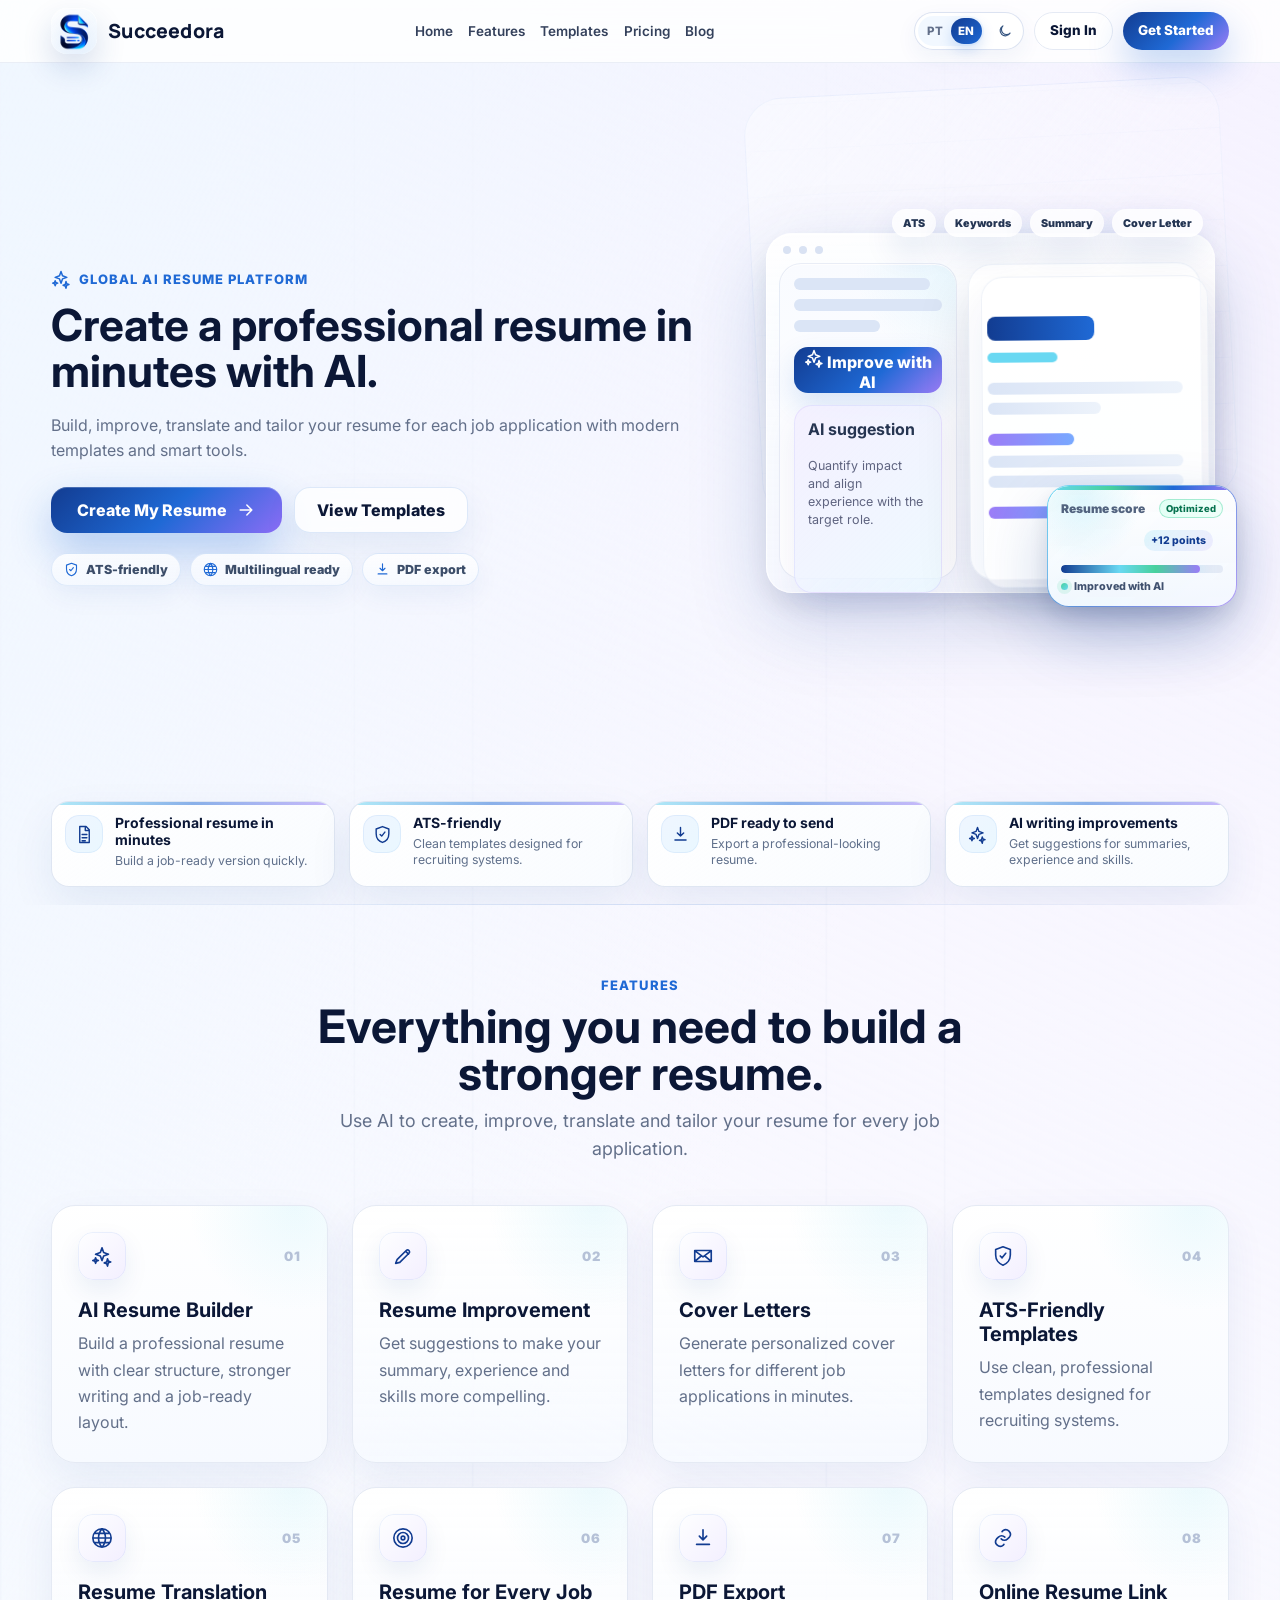
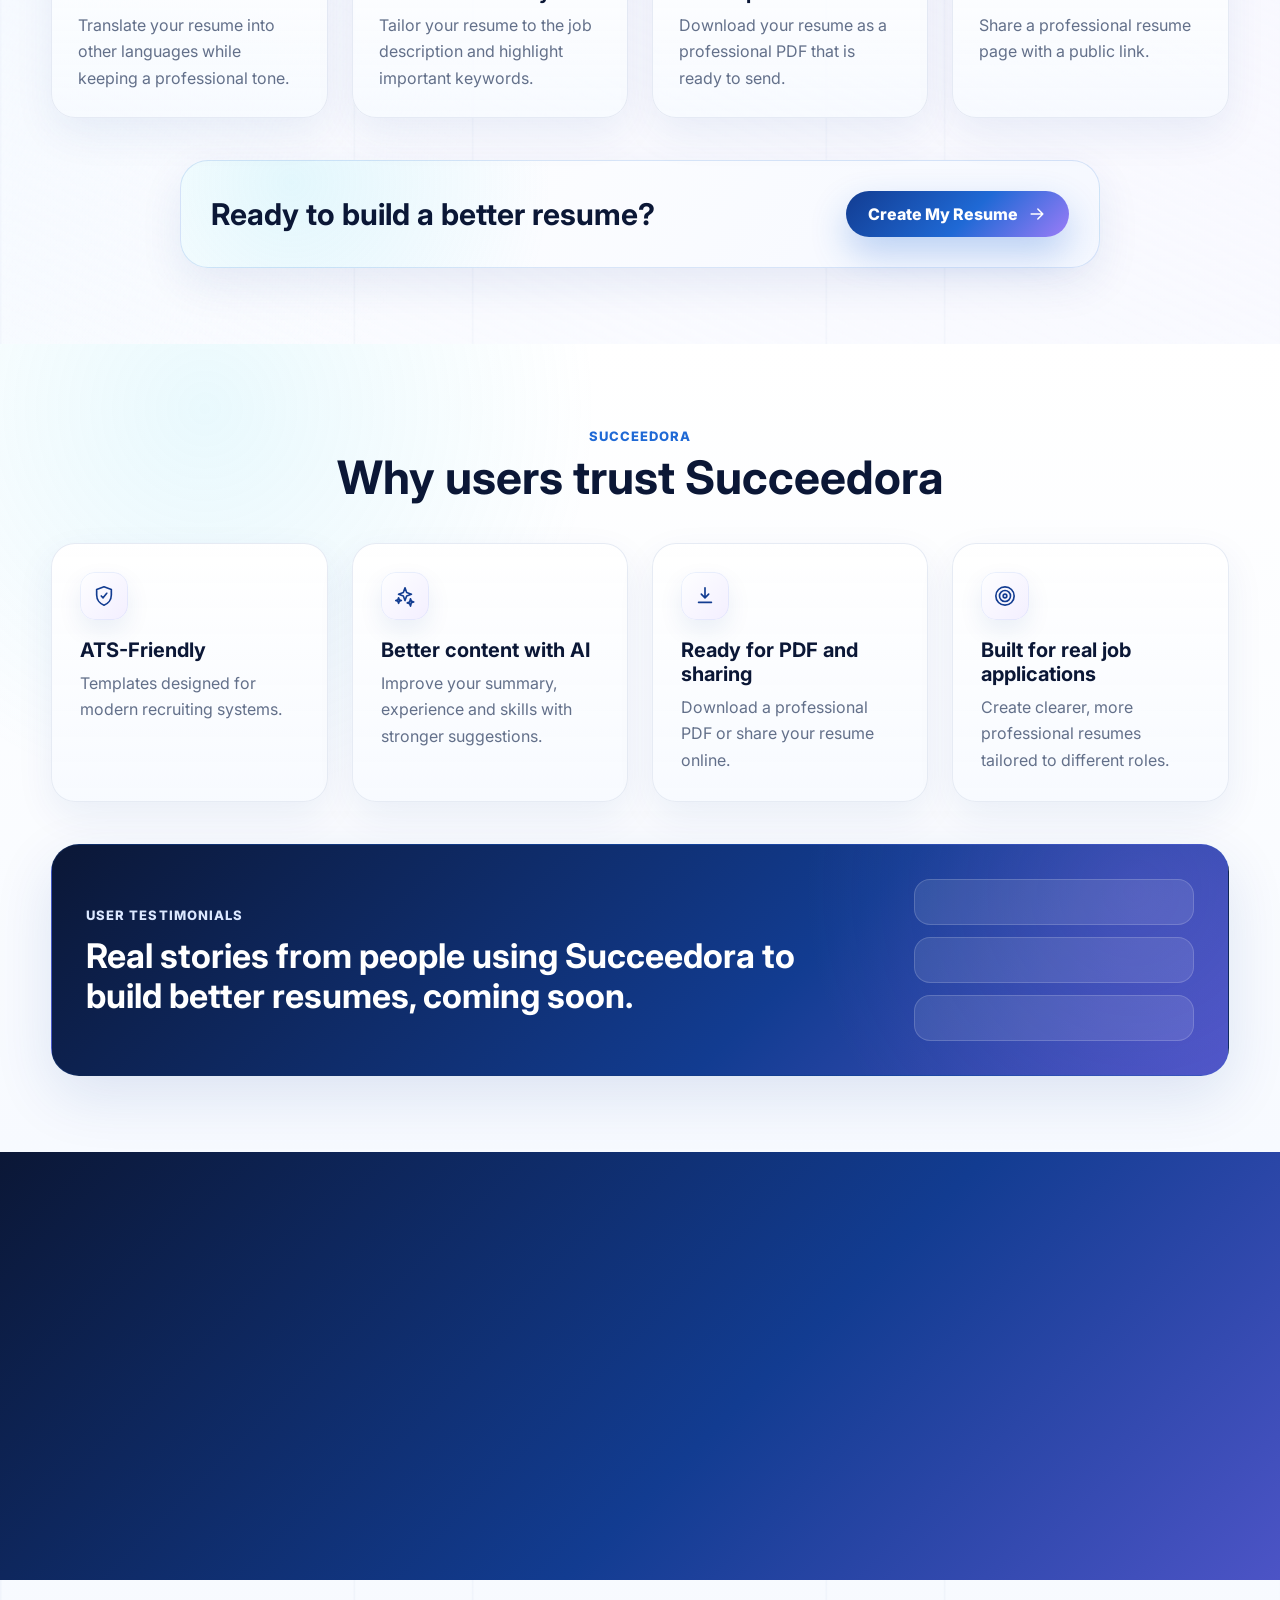
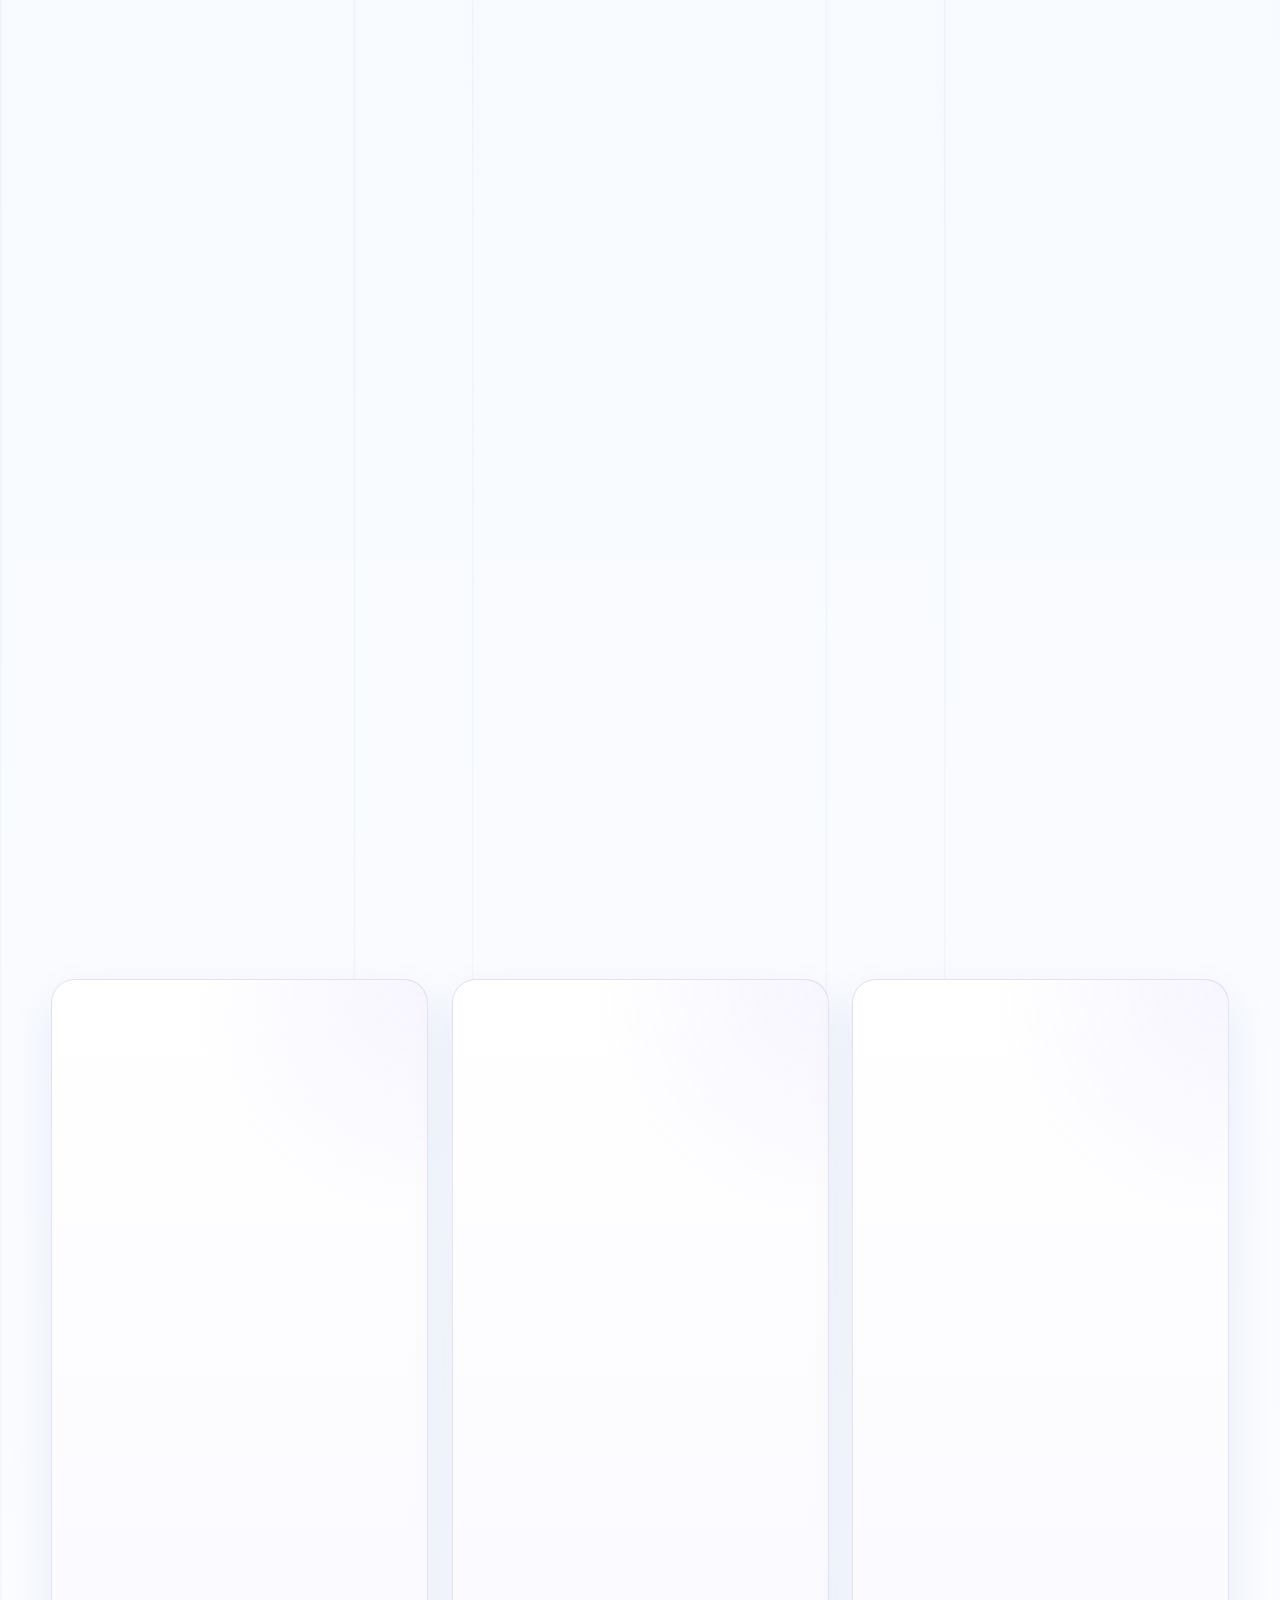
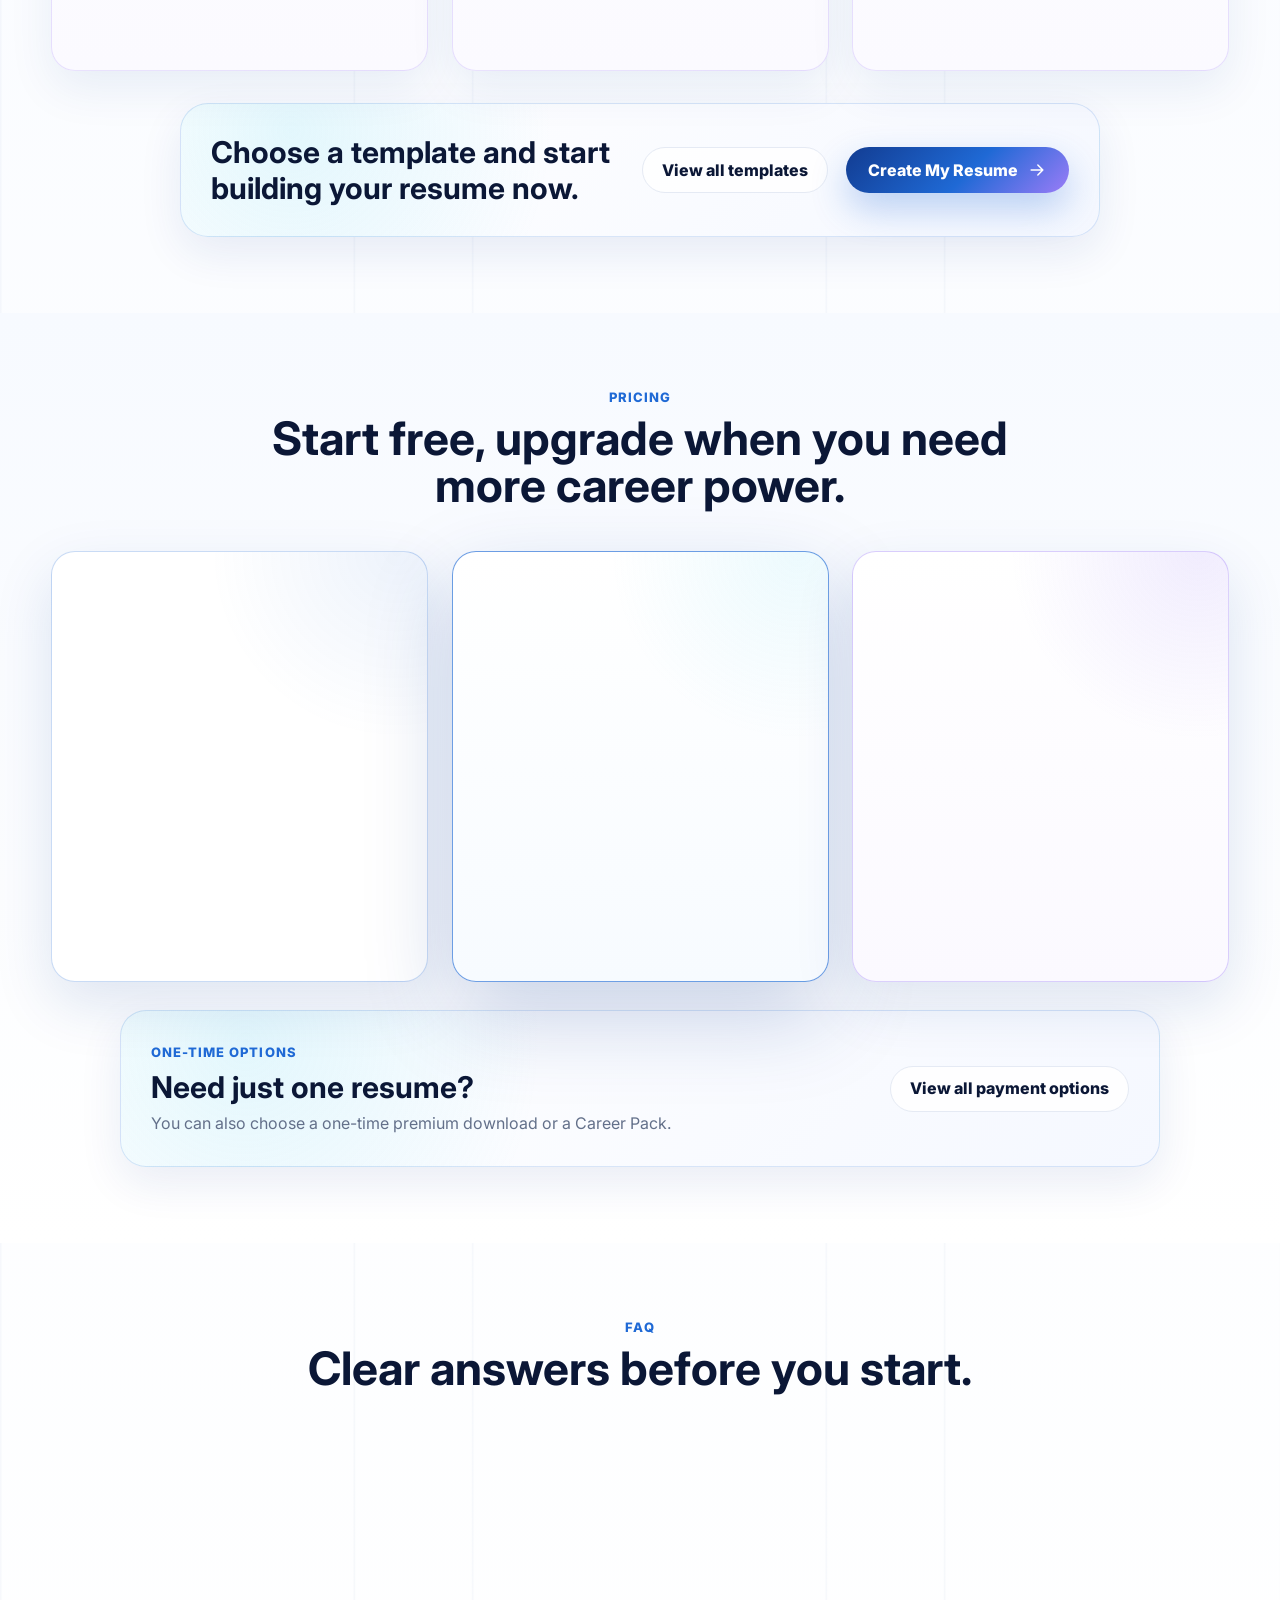
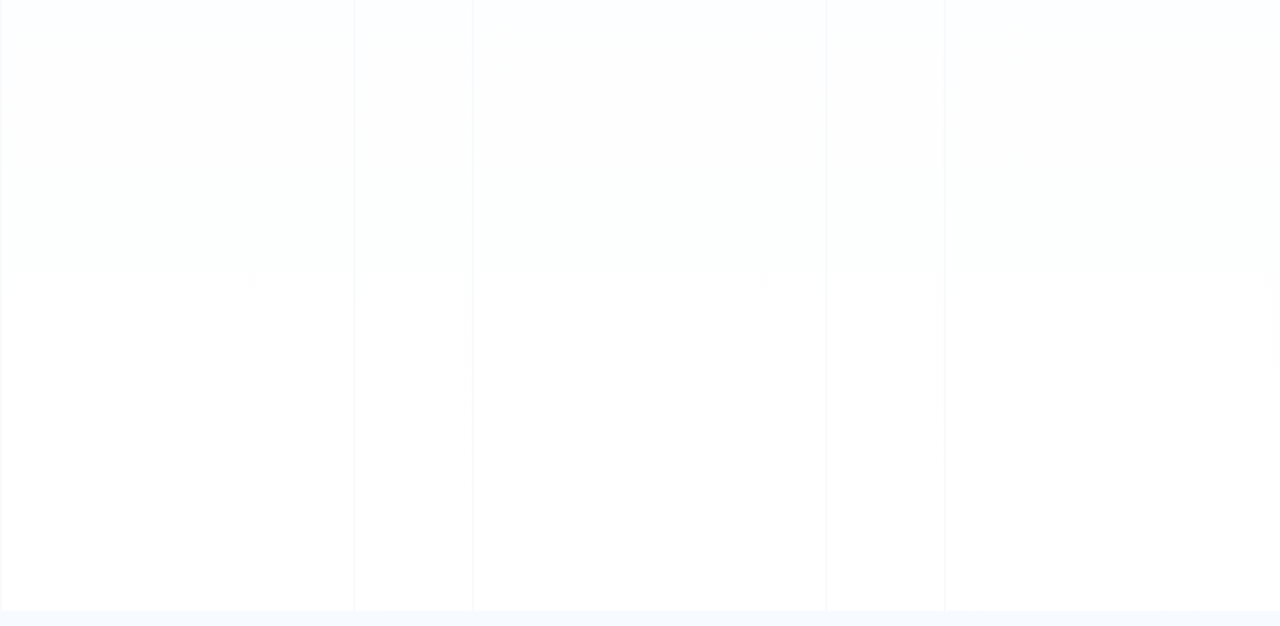
==== commit 6242d825: "Fix localized home SEO routing" ====
--- a/index.html
+++ b/index.html
@@ -7,7 +7,7 @@
       name="description"
       content="Create professional resumes, cover letters and smarter job applications with AI. Use modern templates, ATS analysis, translation and PDF export."
     />
-    <meta name="robots" content="index, follow" />
+    <meta name="robots" content="noindex, follow" />
     <meta property="og:title" content="Succeedora — AI Resume Builder" />
     <meta property="og:description" content="Create professional resumes, cover letters and smarter job applications with AI. Use modern templates, ATS analysis, translation and PDF export." />
     <meta property="og:type" content="website" />
@@ -15,10 +15,10 @@
     <meta name="twitter:card" content="summary" />
     <meta name="twitter:title" content="Succeedora — AI Resume Builder" />
     <meta name="twitter:description" content="Create professional resumes, cover letters and smarter job applications with AI. Use modern templates, ATS analysis, translation and PDF export." />
-    <link rel="canonical" href="https://succeedora.com/" />
+    <link rel="canonical" href="https://succeedora.com/en" />
     <link rel="alternate" hreflang="pt-BR" href="https://succeedora.com/pt" />
     <link rel="alternate" hreflang="en" href="https://succeedora.com/en" />
-    <link rel="alternate" hreflang="x-default" href="https://succeedora.com/" />
+    <link rel="alternate" hreflang="x-default" href="https://succeedora.com/en" />
     <title>Succeedora — AI Resume Builder</title>
     <link rel="preconnect" href="https://fonts.googleapis.com" />
     <link rel="preconnect" href="https://fonts.gstatic.com" crossorigin />
--- a/styles.css
+++ b/styles.css
@@ -6011,14 +6011,17 @@
 }
 
 .app-shell {
-  display: grid;
-  grid-template-columns: 248px minmax(0, 1fr);
+  --dashboard-sidebar-width: 248px;
+  --dashboard-sidebar-collapsed-width: 70px;
+  --sidebar-ease: cubic-bezier(0.22, 1, 0.36, 1);
+  display: grid;
+  grid-template-columns: var(--dashboard-sidebar-width) minmax(0, 1fr);
   min-height: 100vh;
-  transition: grid-template-columns 0.32s cubic-bezier(0.22, 1, 0.36, 1);
+  transition: grid-template-columns 260ms var(--sidebar-ease);
 }
 
 .app-shell.sidebar-collapsed {
-  grid-template-columns: 70px minmax(0, 1fr);
+  grid-template-columns: var(--dashboard-sidebar-collapsed-width) minmax(0, 1fr);
 }
 
 .sidebar {
@@ -6028,7 +6031,7 @@
   z-index: 30;
   display: flex;
   flex-direction: column;
-  width: 248px;
+  width: var(--dashboard-sidebar-width);
   height: 100vh;
   overflow-y: auto;
   padding: 18px 16px;
@@ -6038,11 +6041,16 @@
     #fff;
   scrollbar-width: none;
   transition:
-    width 0.32s cubic-bezier(0.22, 1, 0.36, 1),
-    padding 0.32s cubic-bezier(0.22, 1, 0.36, 1),
-    box-shadow 0.24s ease,
-    background 0.24s ease;
+    width 260ms var(--sidebar-ease),
+    padding 260ms var(--sidebar-ease),
+    box-shadow 220ms ease,
+    background 220ms ease,
+    transform 280ms var(--sidebar-ease);
   will-change: width, padding;
+}
+
+.sidebar-backdrop {
+  display: none;
 }
 
 .app-shell.sidebar-collapsed .sidebar {
@@ -6063,17 +6071,80 @@
   display: inline-flex;
 }
 
+.sidebar-collapse-button .icon,
+.sidebar-toggle .icon {
+  transition: transform 220ms cubic-bezier(0.22, 1, 0.36, 1), opacity 180ms ease;
+}
+
+.sidebar-collapse-button:hover,
+.sidebar-toggle:hover {
+  transform: translateY(-1px);
+}
+
+.app-shell.sidebar-collapsed .sidebar-collapse-button .icon {
+  transform: rotate(180deg);
+}
+
 .app-shell.sidebar-collapsed .sidebar {
-  width: 70px;
+  width: var(--dashboard-sidebar-collapsed-width);
   padding: 16px 10px;
 }
 
+.sidebar .brand,
+.side-nav a,
+.sidebar-link-button,
+.sidebar-upgrade,
+.sidebar .sidebar-toggle {
+  transition:
+    opacity 180ms ease,
+    transform 180ms ease,
+    max-width 260ms var(--sidebar-ease),
+    background-color 180ms ease,
+    color 180ms ease,
+    border-color 180ms ease,
+    box-shadow 180ms ease;
+}
+
+.brand-word,
+.side-nav a span,
+.sidebar-link-button span,
+.sidebar-upgrade {
+  opacity: 1;
+  transform: translateX(0);
+  visibility: visible;
+  transition:
+    opacity 180ms ease 90ms,
+    transform 180ms ease 90ms,
+    visibility 0ms linear 90ms,
+    max-width 260ms var(--sidebar-ease);
+}
+
+.side-nav a span,
+.sidebar-link-button span {
+  display: inline-block;
+  max-width: 172px;
+  overflow: hidden;
+  text-overflow: ellipsis;
+}
+
+.brand-word {
+  display: inline-block;
+  max-width: 150px;
+  overflow: hidden;
+}
+
 .app-shell.sidebar-collapsed .brand-word,
-.app-shell.sidebar-collapsed .side-nav a,
-.app-shell.sidebar-collapsed .sidebar-link-button,
-.app-shell.sidebar-collapsed .sidebar-upgrade,
-.app-shell.sidebar-collapsed .sidebar-toggle {
-  font-size: 0;
+.app-shell.sidebar-collapsed .side-nav a span,
+.app-shell.sidebar-collapsed .sidebar-link-button span {
+  max-width: 0;
+  opacity: 0;
+  transform: translateX(-6px);
+  visibility: hidden;
+  transition:
+    opacity 120ms ease,
+    transform 120ms ease,
+    visibility 0ms linear 120ms,
+    max-width 220ms var(--sidebar-ease);
 }
 
 .app-shell.sidebar-collapsed .sidebar-head {
@@ -6081,13 +6152,17 @@
 }
 
 .app-shell.sidebar-collapsed .sidebar-head .brand {
-  display: none;
+  max-width: 0;
+  opacity: 0;
+  overflow: hidden;
+  pointer-events: none;
+  transform: translateX(-6px);
 }
 
 .app-shell.sidebar-collapsed .side-nav a,
 .app-shell.sidebar-collapsed .sidebar-link-button {
-  display: grid;
-  place-items: center;
+  display: flex;
+  gap: 0;
   justify-content: center;
   width: 42px;
   height: 42px;
@@ -6097,11 +6172,6 @@
   border-radius: 15px;
 }
 
-.app-shell.sidebar-collapsed .side-nav a span,
-.app-shell.sidebar-collapsed .sidebar-link-button span {
-  display: none;
-}
-
 .app-shell.sidebar-collapsed .side-nav a .icon,
 .app-shell.sidebar-collapsed .sidebar-link-button .icon {
   width: 19px;
@@ -6116,7 +6186,18 @@
 }
 
 .app-shell.sidebar-collapsed .sidebar-upgrade {
-  display: none;
+  max-height: 0;
+  margin: 0;
+  padding: 0;
+  opacity: 0;
+  overflow: hidden;
+  pointer-events: none;
+  transform: translateX(-6px);
+  transition:
+    opacity 120ms ease,
+    transform 120ms ease,
+    max-height 220ms var(--sidebar-ease),
+    padding 220ms var(--sidebar-ease);
 }
 
 .sidebar-head {
@@ -6152,6 +6233,12 @@
   font-weight: 820;
   line-height: 1.2;
   white-space: nowrap;
+  transition:
+    transform 180ms ease,
+    background-color 180ms ease,
+    color 180ms ease,
+    border-color 180ms ease,
+    box-shadow 180ms ease;
 }
 
 .side-nav a .icon,
@@ -6168,6 +6255,7 @@
   color: var(--blue);
   border-color: rgba(31, 105, 213, 0.12);
   background: linear-gradient(135deg, #eef5ff, #f6f2ff);
+  transform: translateX(2px);
 }
 
 .side-nav a:hover .icon,
@@ -6194,6 +6282,7 @@
 }
 
 .sidebar-upgrade {
+  max-height: 220px;
   padding: 12px;
   border-radius: 16px;
   color: #fff;
@@ -6244,11 +6333,18 @@
   font: inherit;
   font-size: 13.5px;
   font-weight: 820;
+  transition:
+    transform 180ms ease,
+    background-color 180ms ease,
+    color 180ms ease,
+    border-color 180ms ease,
+    box-shadow 180ms ease;
 }
 
 .sidebar-link-button:hover {
   color: var(--blue);
   background: #f3f8ff;
+  transform: translateX(2px);
 }
 
 .sidebar-link-button.danger {
@@ -6264,6 +6360,10 @@
 .dashboard-main {
   grid-column: 2;
   min-width: 0;
+  transition:
+    width 260ms var(--sidebar-ease),
+    margin-left 260ms var(--sidebar-ease),
+    transform 260ms var(--sidebar-ease);
 }
 
 .dashboard-topbar {
@@ -6274,6 +6374,13 @@
   border-bottom: 1px solid var(--line);
   background: rgba(247, 250, 255, 0.86);
   backdrop-filter: blur(16px);
+  transition:
+    padding 260ms var(--sidebar-ease),
+    width 260ms var(--sidebar-ease),
+    transform 260ms var(--sidebar-ease),
+    background 220ms ease,
+    box-shadow 220ms ease,
+    border-color 220ms ease;
 }
 
 .dashboard-topbar h1 {
@@ -6602,6 +6709,10 @@
 .ai-page,
 .builder-page {
   padding: 28px;
+  transition:
+    padding 260ms var(--sidebar-ease),
+    width 260ms var(--sidebar-ease),
+    transform 260ms var(--sidebar-ease);
 }
 
 .workspace-home {
@@ -23933,8 +24044,28 @@
     z-index: 40;
     width: min(86vw, 300px);
     transform: translateX(-105%);
-    transition: transform 0.2s ease;
+    transition: transform 280ms cubic-bezier(0.22, 1, 0.36, 1), box-shadow 220ms ease;
     box-shadow: var(--shadow);
+    will-change: transform;
+  }
+
+  .sidebar-backdrop {
+    position: fixed;
+    inset: 0;
+    z-index: 35;
+    display: block;
+    border: 0;
+    padding: 0;
+    background: rgba(10, 18, 36, 0.28);
+    opacity: 0;
+    pointer-events: none;
+    transition: opacity 240ms ease;
+    backdrop-filter: blur(3px);
+  }
+
+  .sidebar.open + .sidebar-backdrop {
+    opacity: 1;
+    pointer-events: auto;
   }
 
   .app-shell.sidebar-collapsed .sidebar {
@@ -23951,6 +24082,7 @@
   .app-shell.sidebar-collapsed .side-nav a,
   .app-shell.sidebar-collapsed .sidebar-link-button {
     display: flex;
+    gap: 10px;
     justify-content: flex-start;
     width: 100%;
     height: auto;
@@ -23960,12 +24092,34 @@
 
   .app-shell.sidebar-collapsed .side-nav a span,
   .app-shell.sidebar-collapsed .sidebar-link-button span {
-    display: inline;
+    display: inline-block;
+    max-width: 190px;
+    opacity: 1;
+    transform: translateX(0);
+    visibility: visible;
+  }
+
+  .app-shell.sidebar-collapsed .brand-word {
+    max-width: 150px;
+    opacity: 1;
+    transform: translateX(0);
+    visibility: visible;
+  }
+
+  .app-shell.sidebar-collapsed .sidebar-head .brand {
+    max-width: none;
+    opacity: 1;
+    pointer-events: auto;
+    transform: none;
   }
 
   .app-shell.sidebar-collapsed .sidebar-upgrade {
-    display: block;
     font-size: inherit;
+    max-height: 220px;
+    padding: 12px;
+    opacity: 1;
+    pointer-events: auto;
+    transform: none;
   }
 
   .sidebar-upgrade:empty {
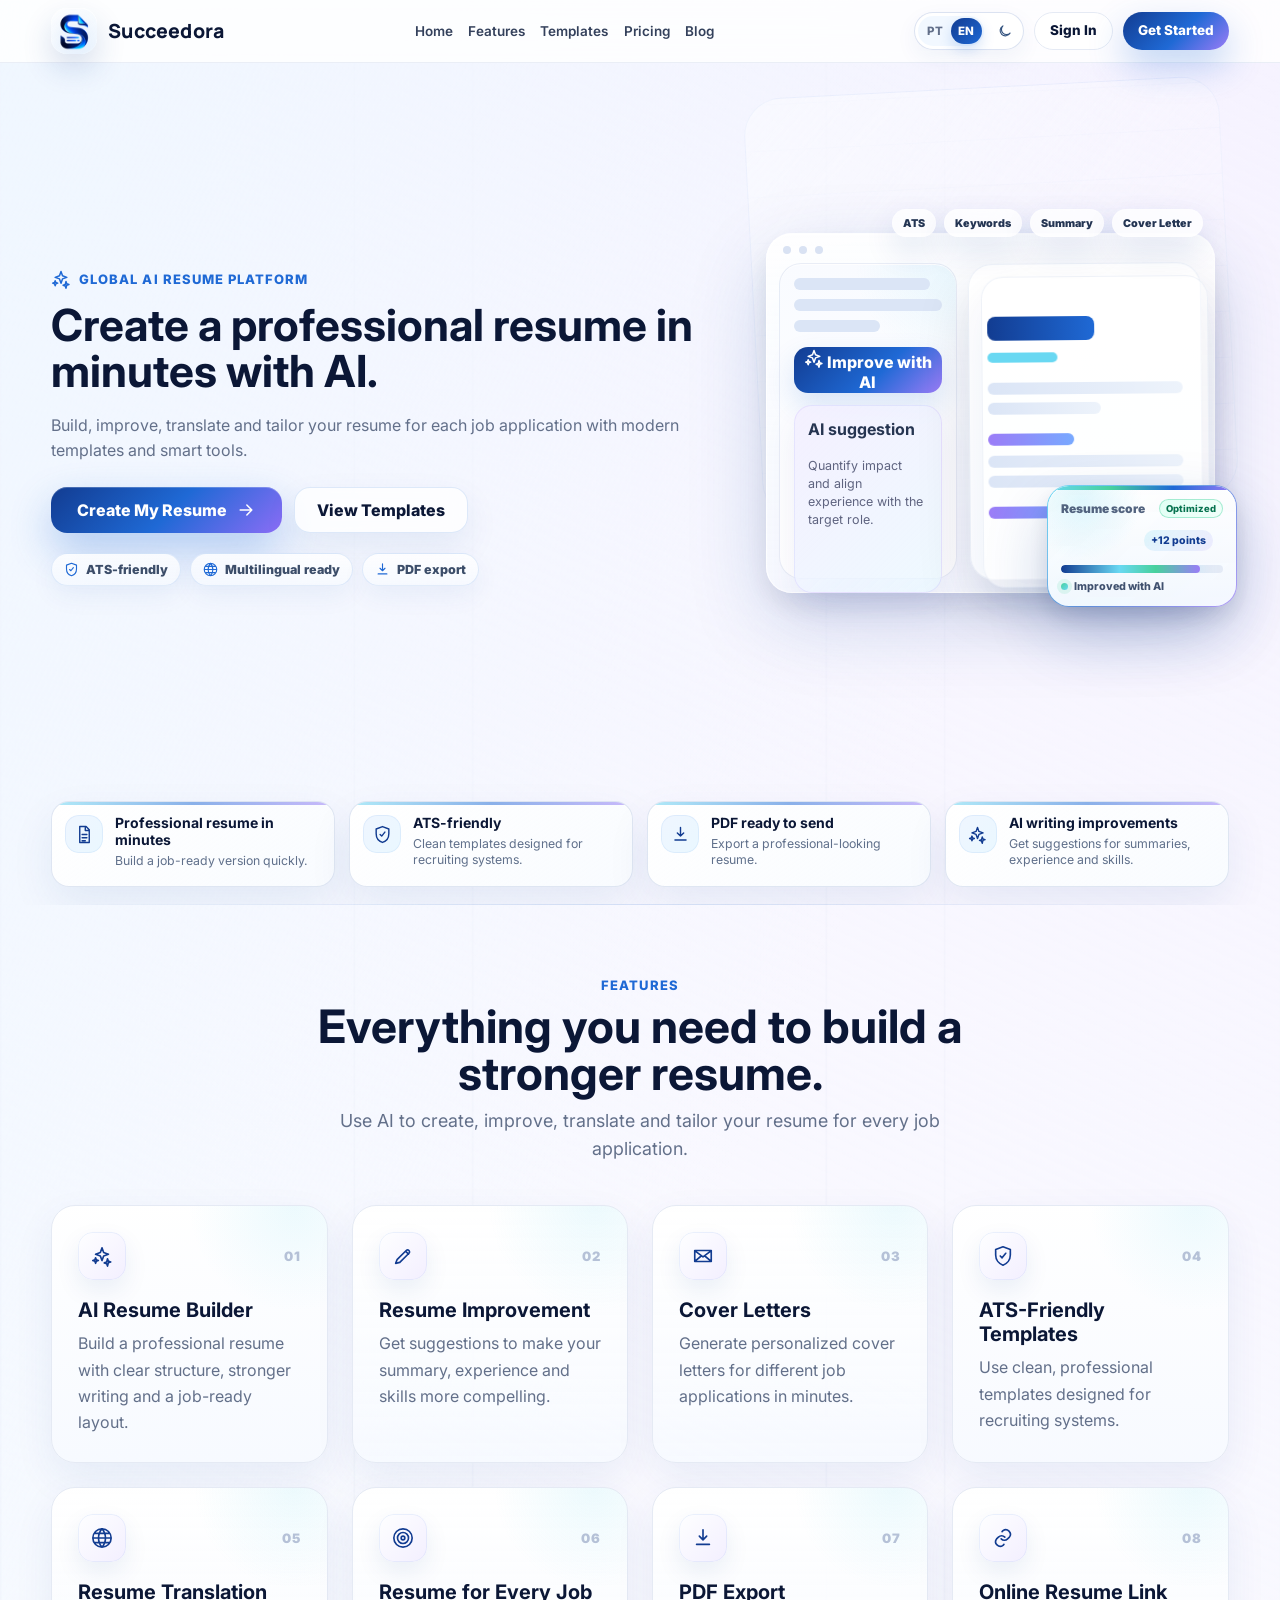
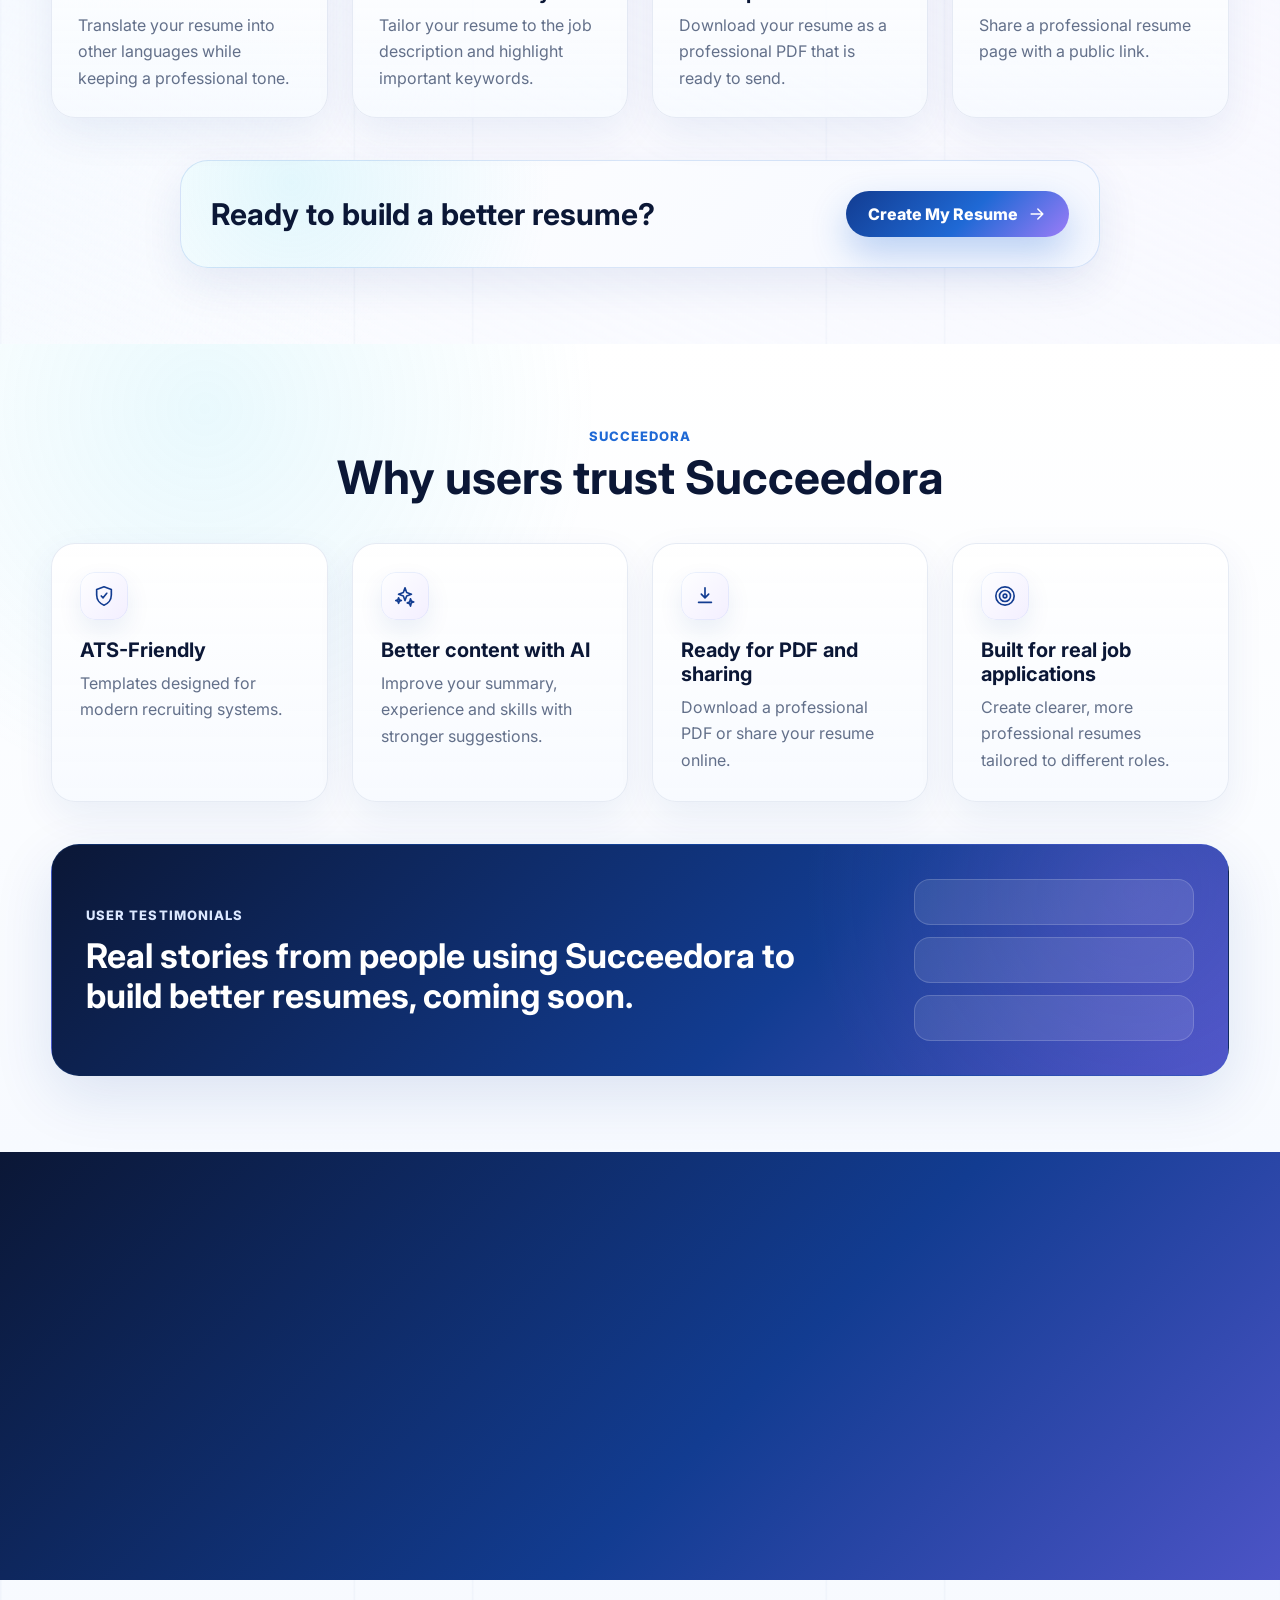
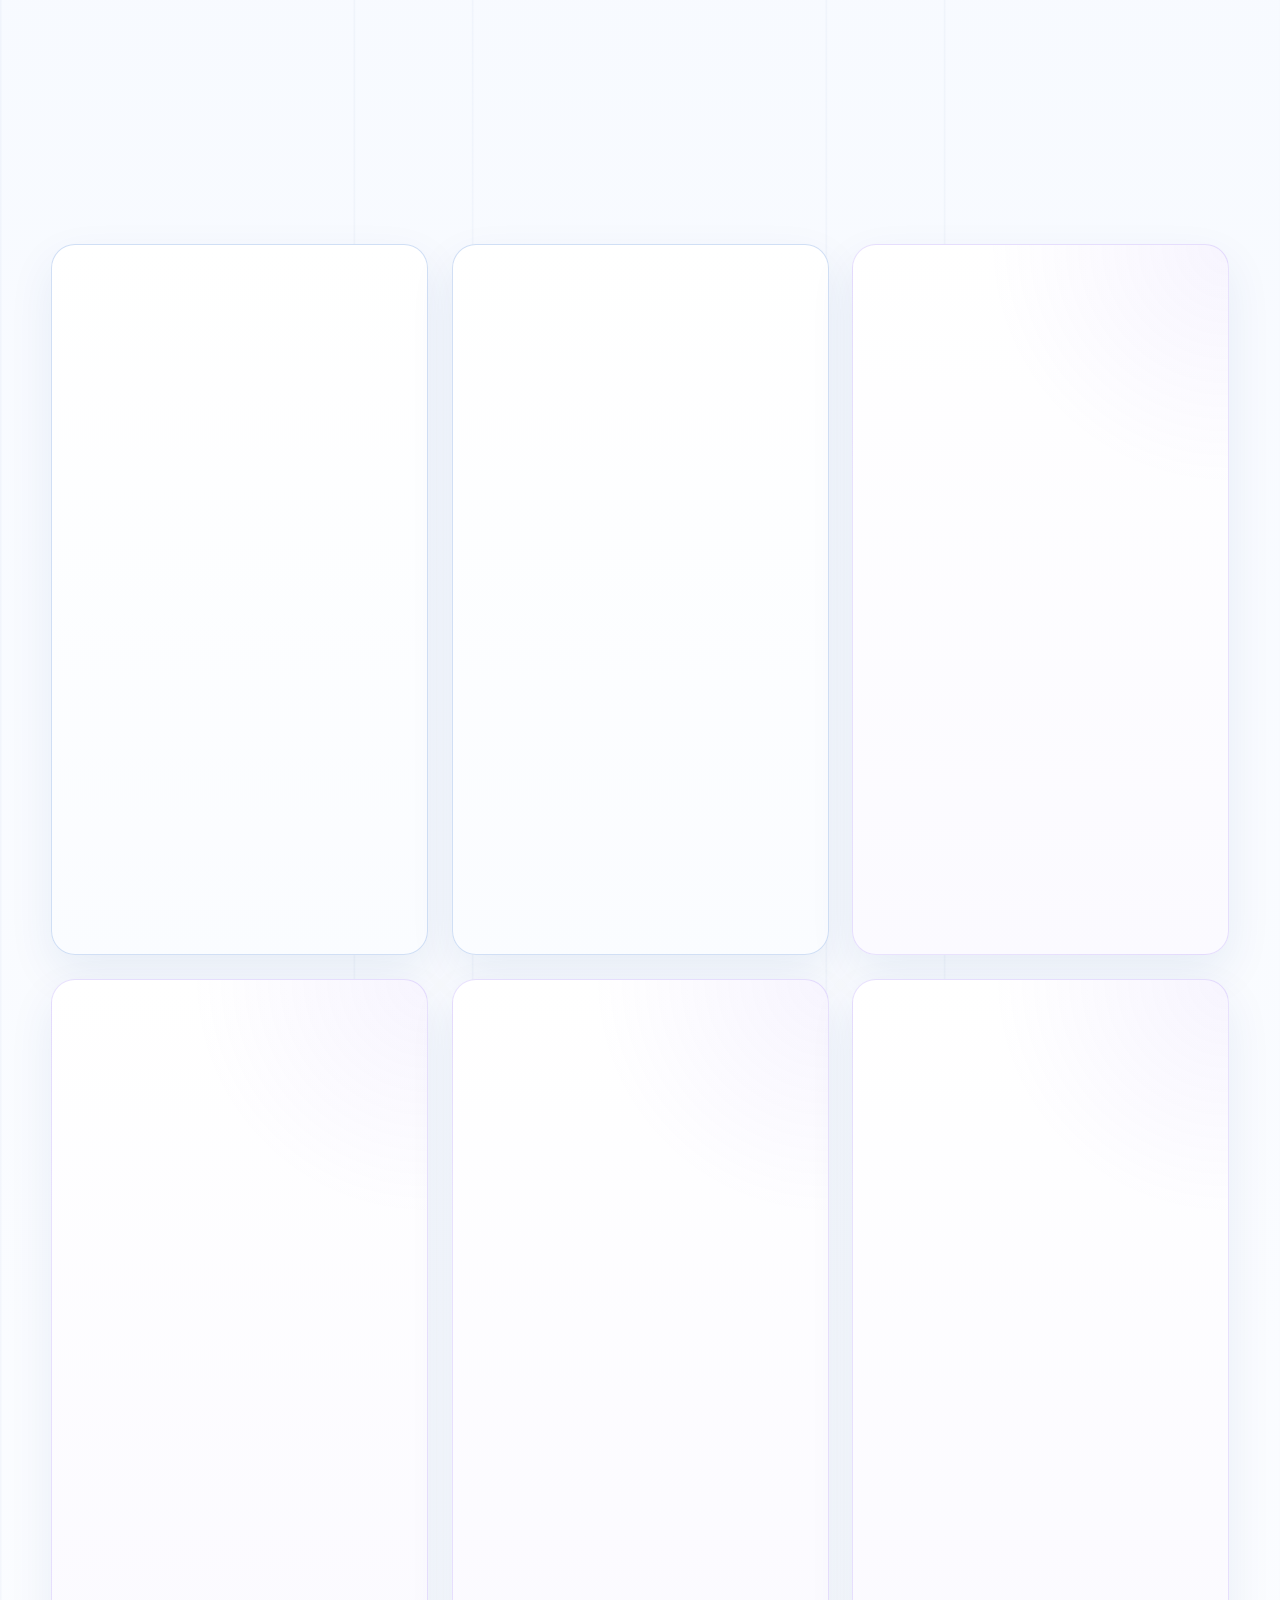
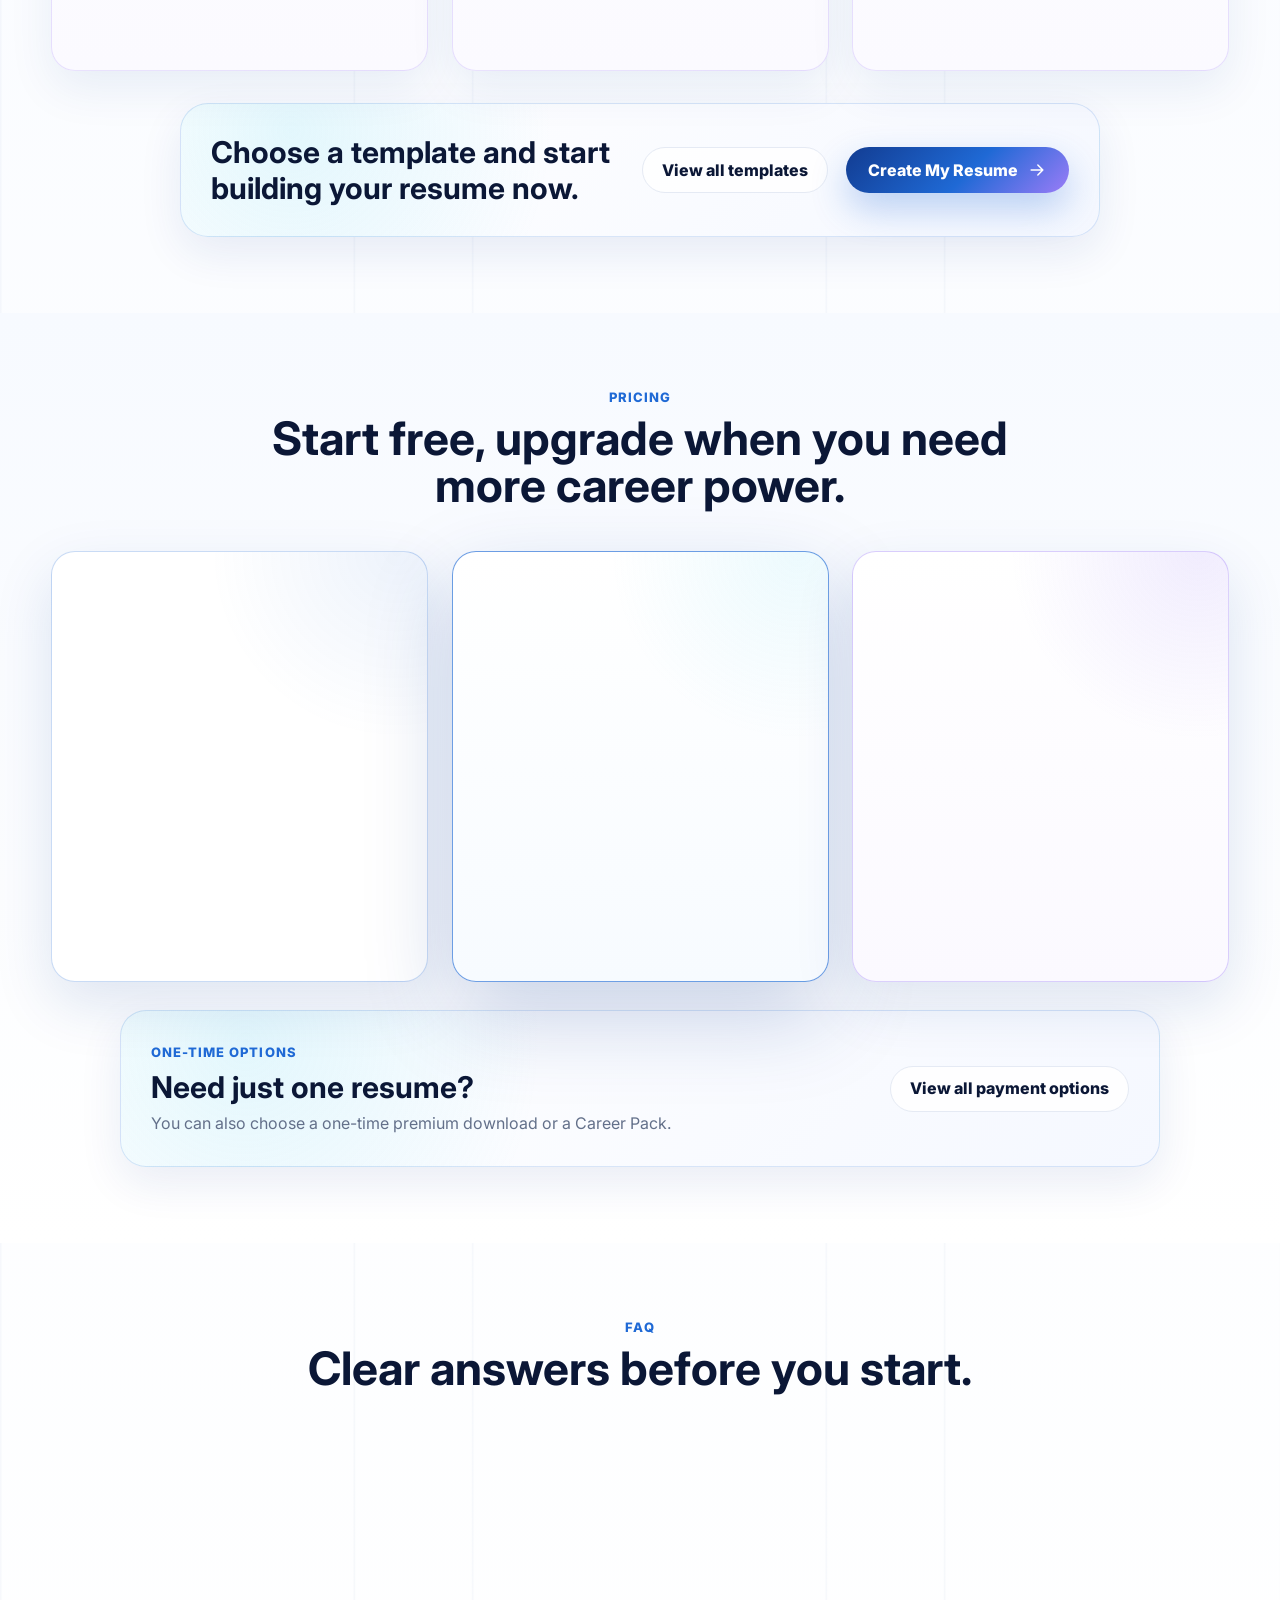
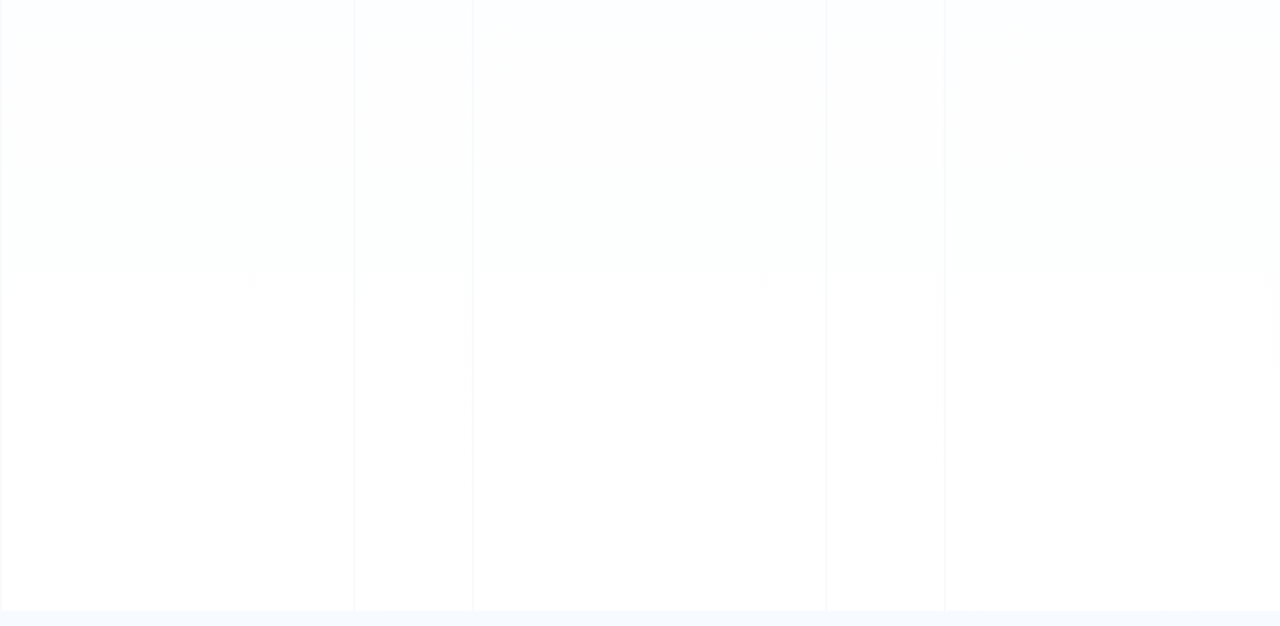
==== commit e2156dce: "Add social metadata and localized legal pages" ====
--- a/index.html
+++ b/index.html
@@ -3,6 +3,7 @@
   <head>
     <meta charset="UTF-8" />
     <meta name="viewport" content="width=device-width, initial-scale=1.0" />
+    <meta name="theme-color" content="#0f5bff" />
     <meta
       name="description"
       content="Create professional resumes, cover letters and smarter job applications with AI. Use modern templates, ATS analysis, translation and PDF export."
@@ -10,11 +11,19 @@
     <meta name="robots" content="noindex, follow" />
     <meta property="og:title" content="Succeedora — AI Resume Builder" />
     <meta property="og:description" content="Create professional resumes, cover letters and smarter job applications with AI. Use modern templates, ATS analysis, translation and PDF export." />
+    <meta property="og:image" content="https://succeedora.com/assets/brand/succeedora-og-en.png" />
+    <meta property="og:image:secure_url" content="https://succeedora.com/assets/brand/succeedora-og-en.png" />
+    <meta property="og:image:alt" content="Succeedora AI Resume Builder" />
+    <meta property="og:image:width" content="1200" />
+    <meta property="og:image:height" content="630" />
+    <meta property="og:image:type" content="image/png" />
     <meta property="og:type" content="website" />
     <meta property="og:url" content="https://succeedora.com/" />
-    <meta name="twitter:card" content="summary" />
+    <meta name="twitter:card" content="summary_large_image" />
     <meta name="twitter:title" content="Succeedora — AI Resume Builder" />
     <meta name="twitter:description" content="Create professional resumes, cover letters and smarter job applications with AI. Use modern templates, ATS analysis, translation and PDF export." />
+    <meta name="twitter:image" content="https://succeedora.com/assets/brand/succeedora-og-en.png" />
+    <meta name="twitter:image:alt" content="Succeedora AI Resume Builder" />
     <link rel="canonical" href="https://succeedora.com/en" />
     <link rel="alternate" hreflang="pt-BR" href="https://succeedora.com/pt" />
     <link rel="alternate" hreflang="en" href="https://succeedora.com/en" />
@@ -30,6 +39,7 @@
     />
     <noscript><link rel="stylesheet" href="https://fonts.googleapis.com/css2?family=Inter:wght@400;500;600;700;800&family=Manrope:wght@700;800&display=swap" /></noscript>
     <link rel="shortcut icon" href="/favicon.ico" />
+    <link rel="manifest" href="/manifest.webmanifest" />
     <link rel="icon" type="image/png" sizes="192x192" href="/assets/brand/succeedora-favicon-192.png" />
     <link rel="apple-touch-icon" sizes="192x192" href="/assets/brand/succeedora-favicon-192.png" />
     <link rel="preload" href="/assets/brand/succeedora-logo-premium-96.png" as="image" type="image/png" />
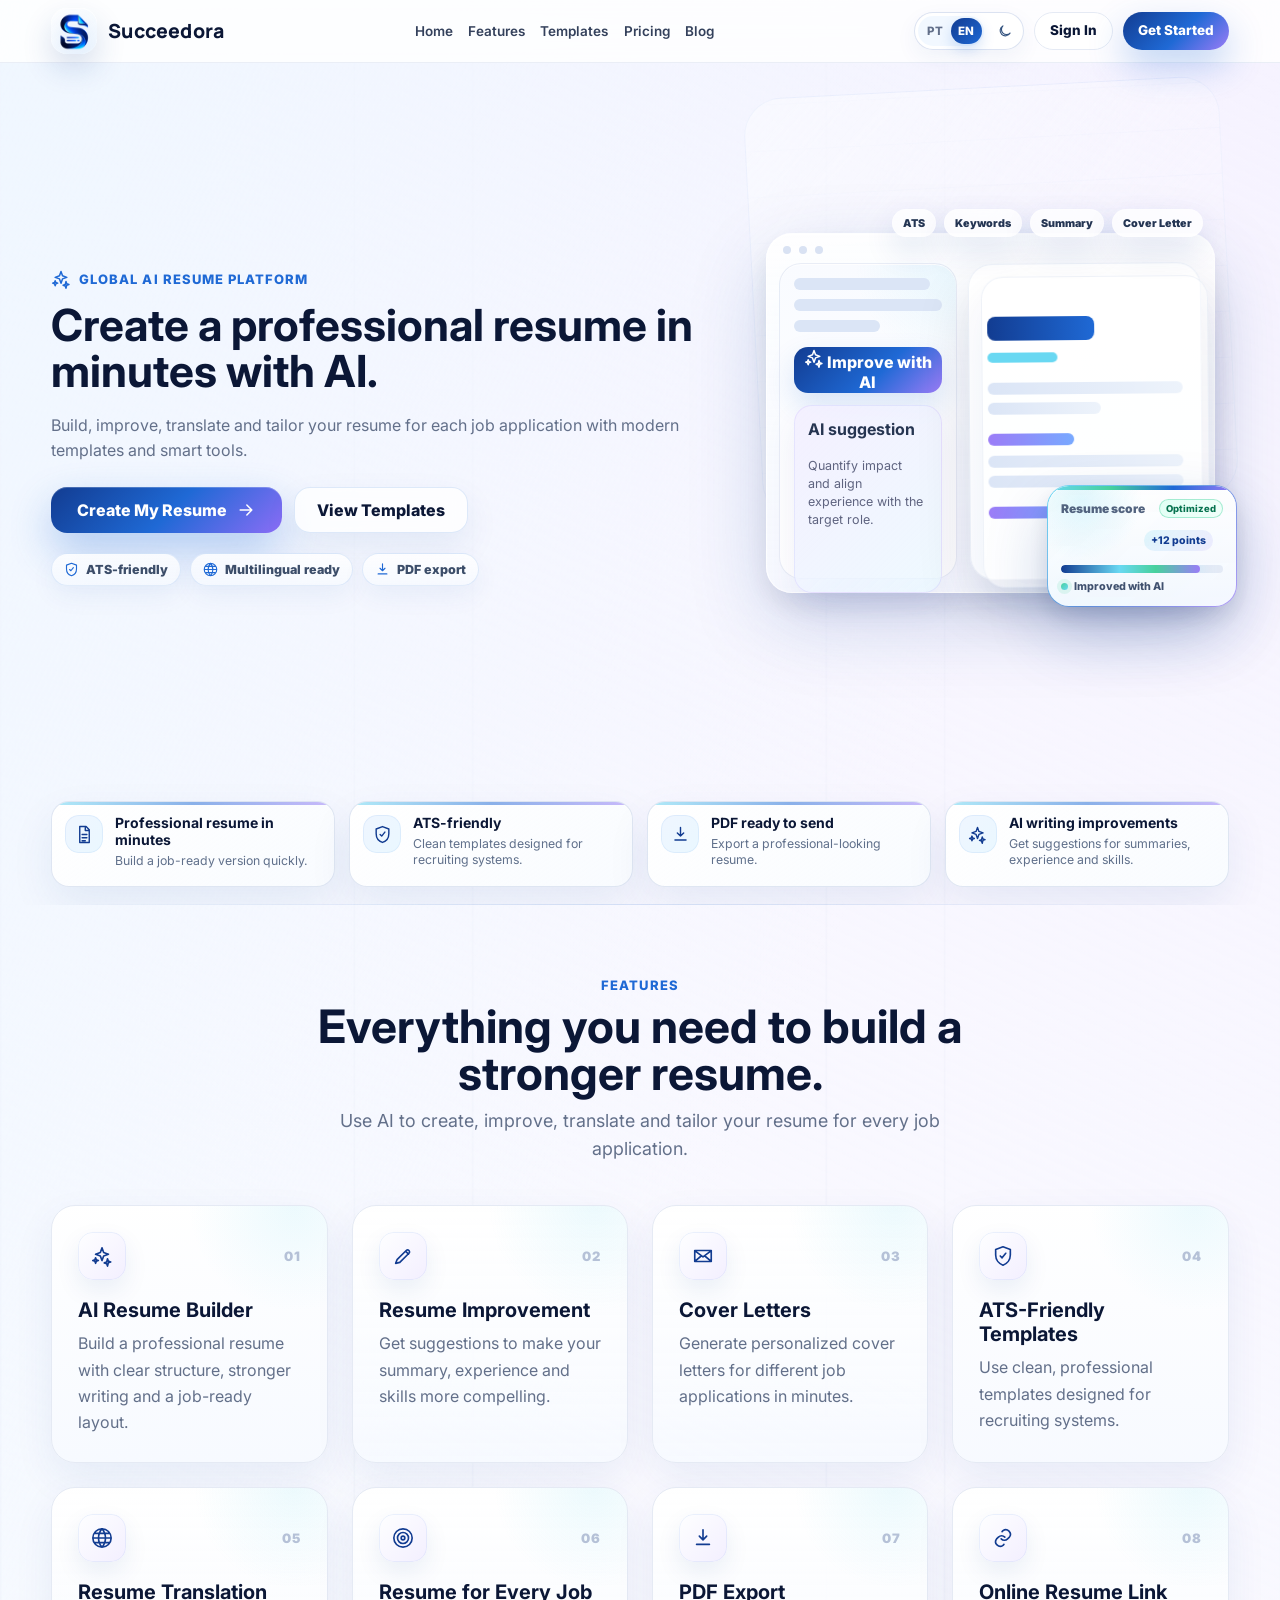
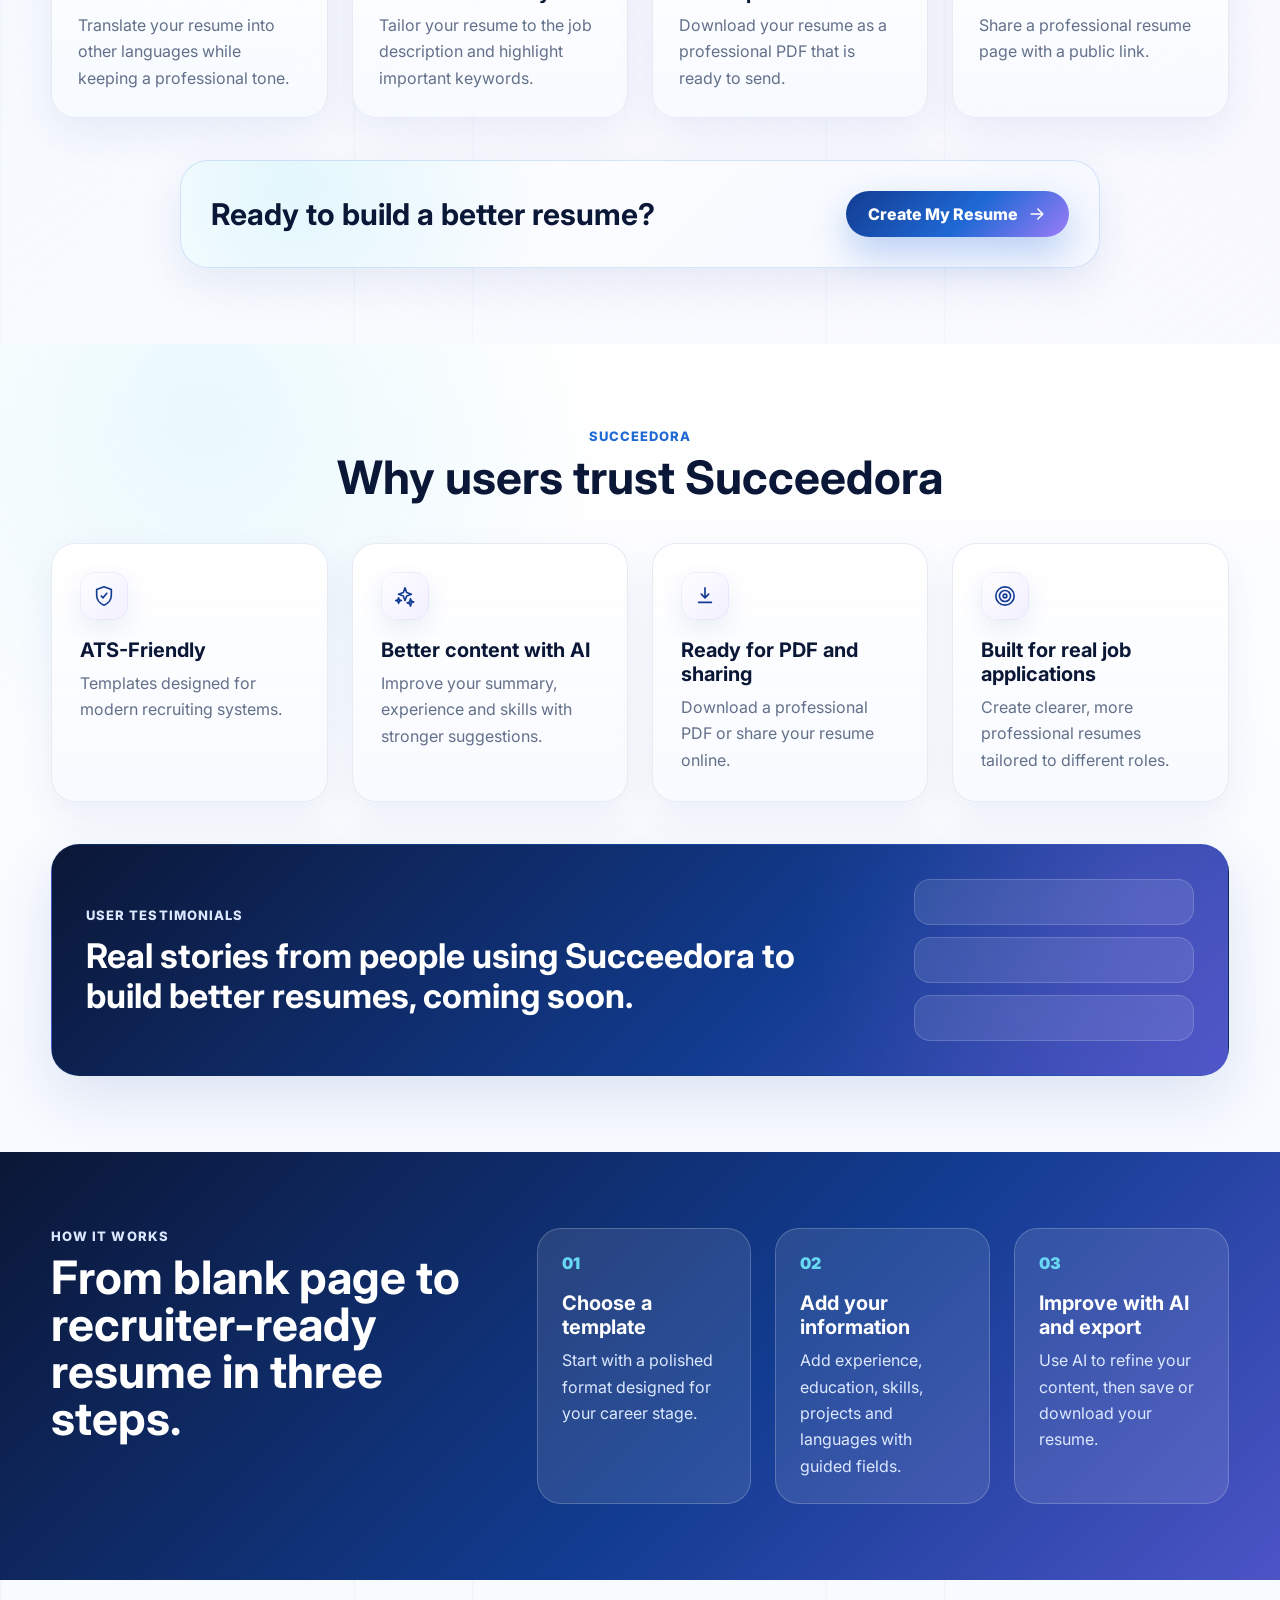
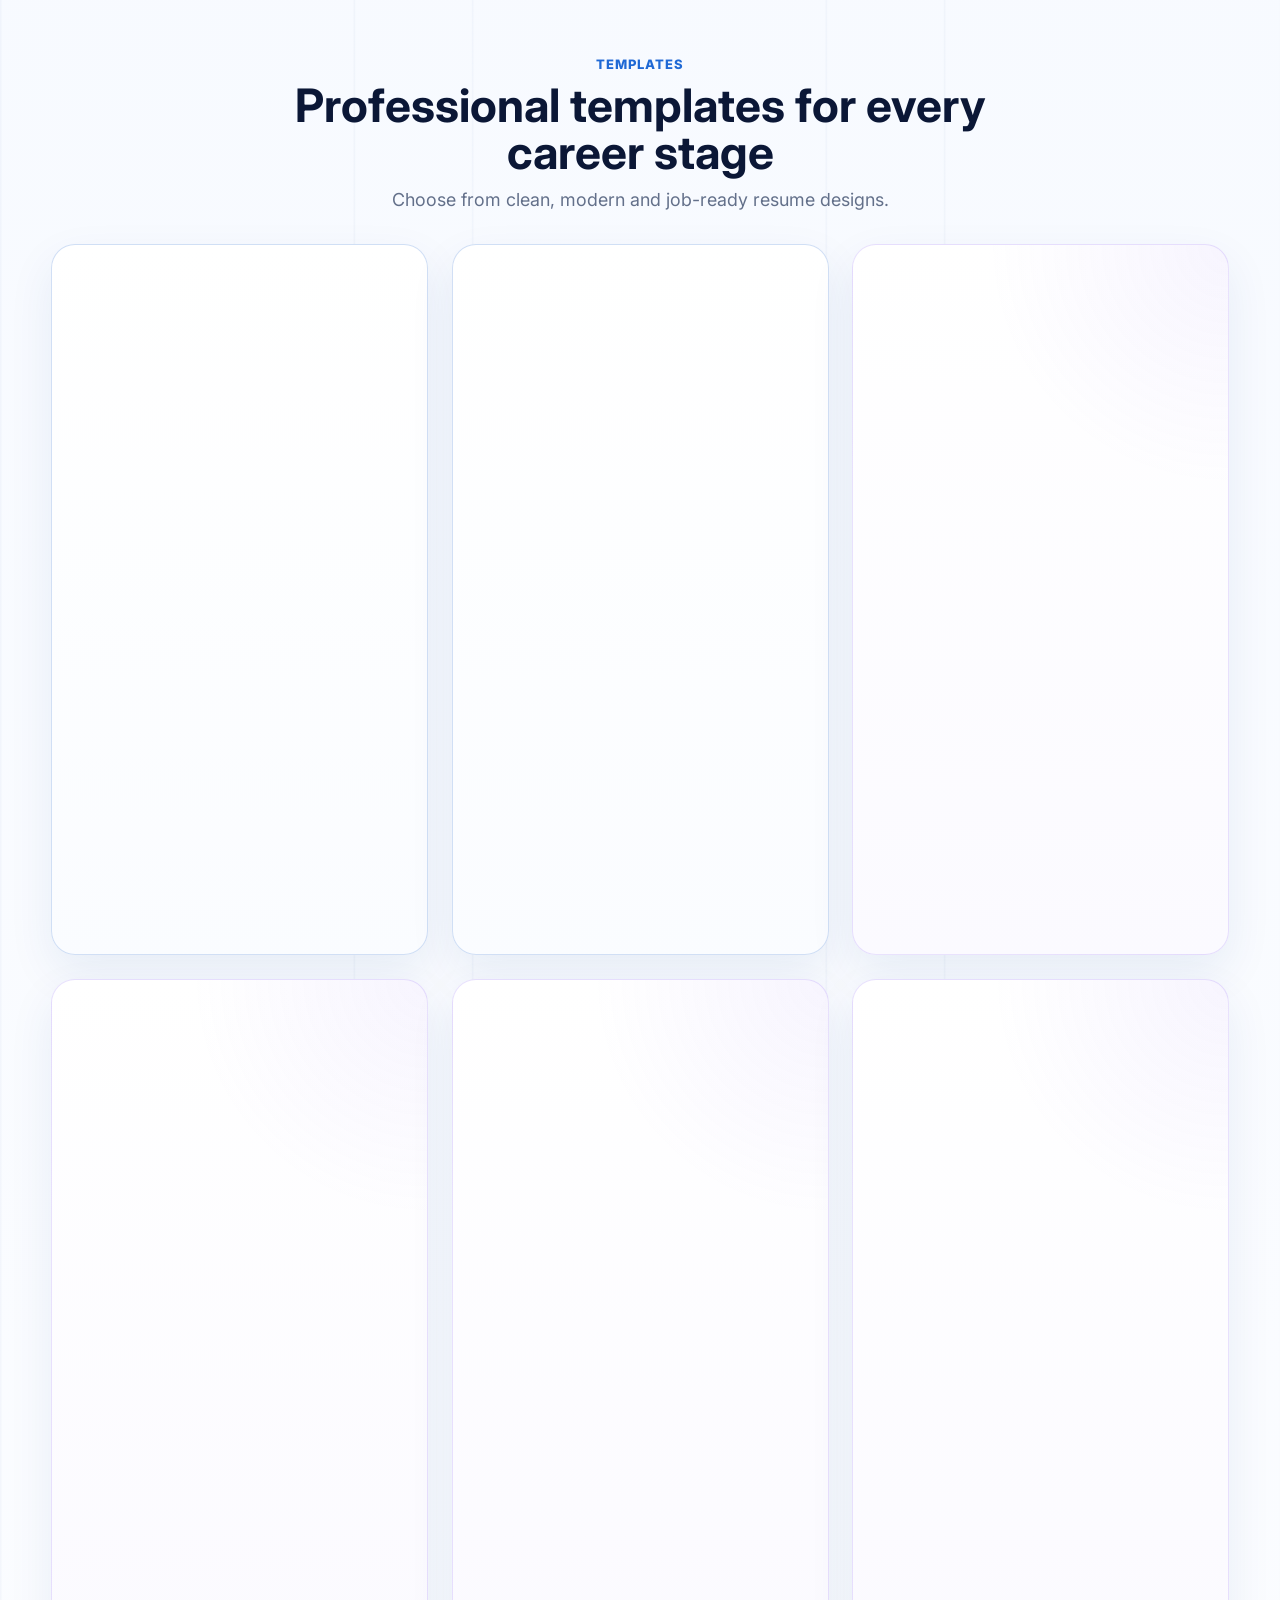
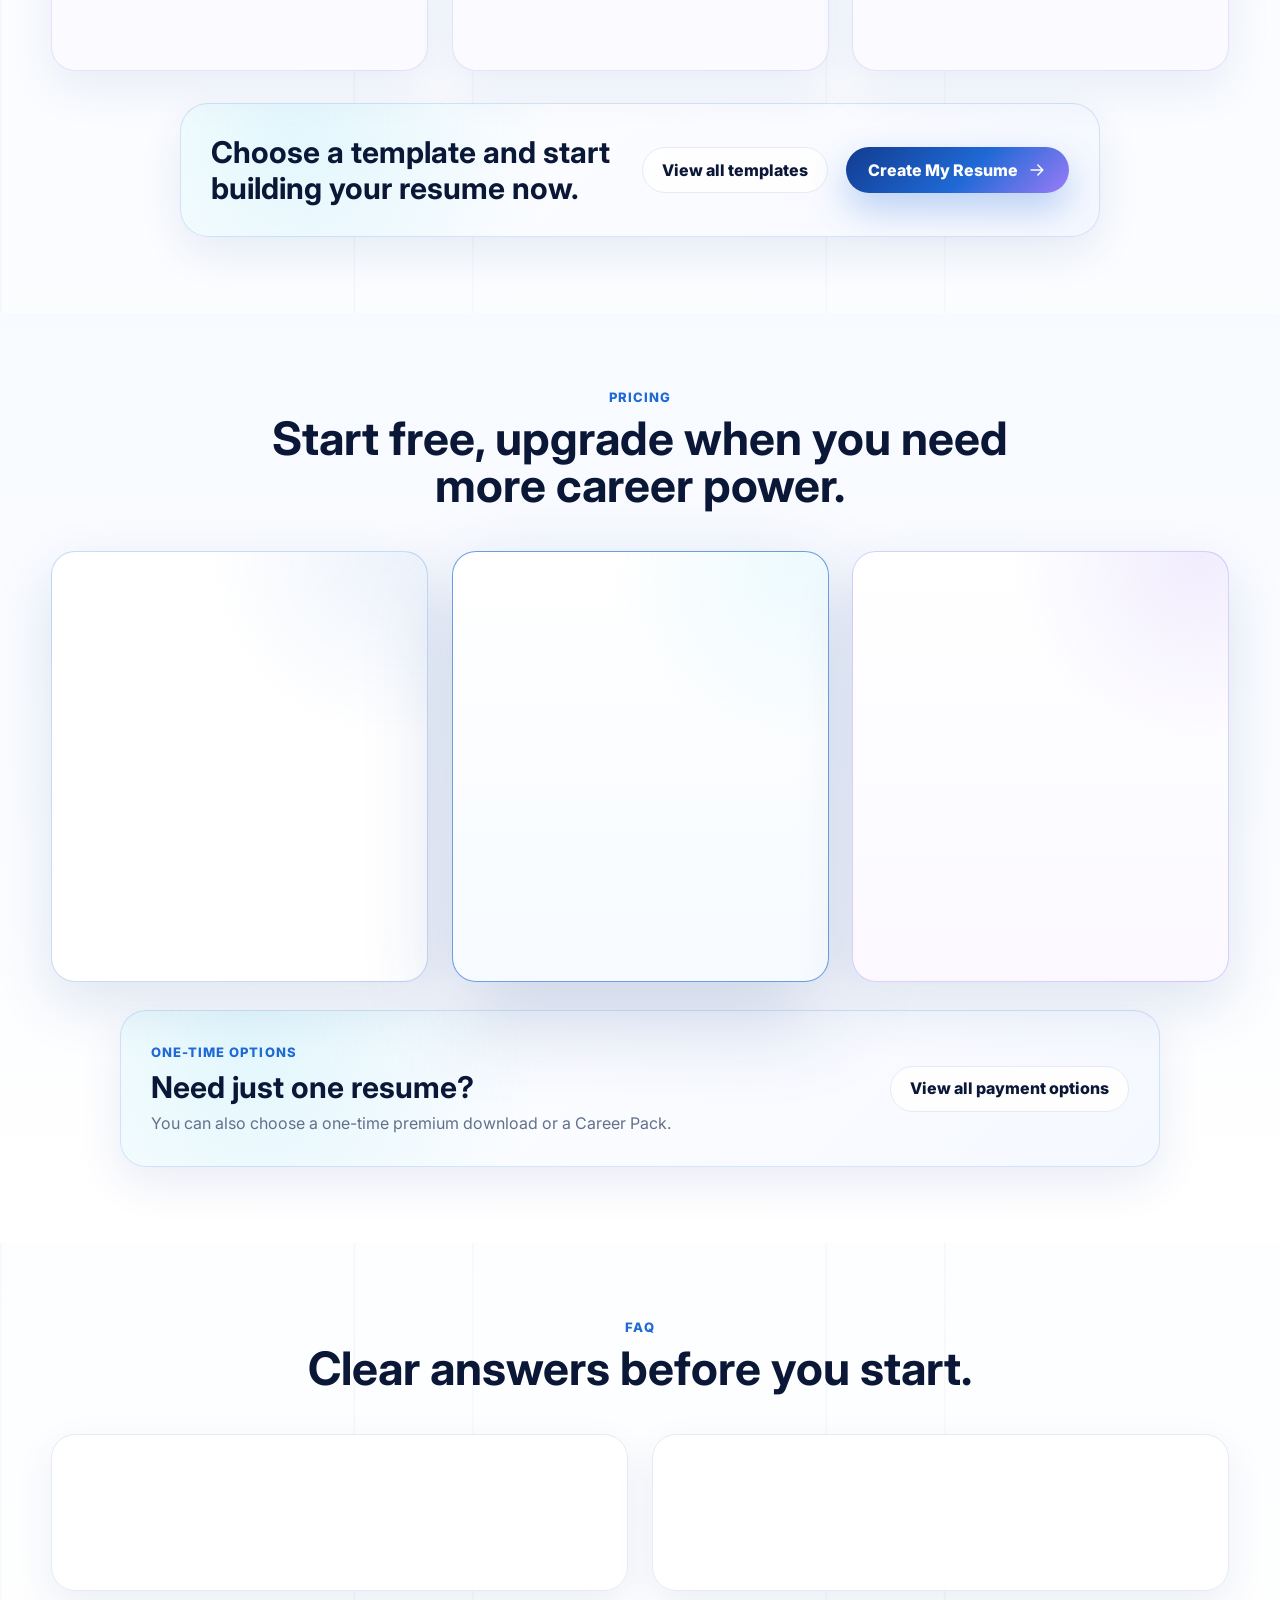
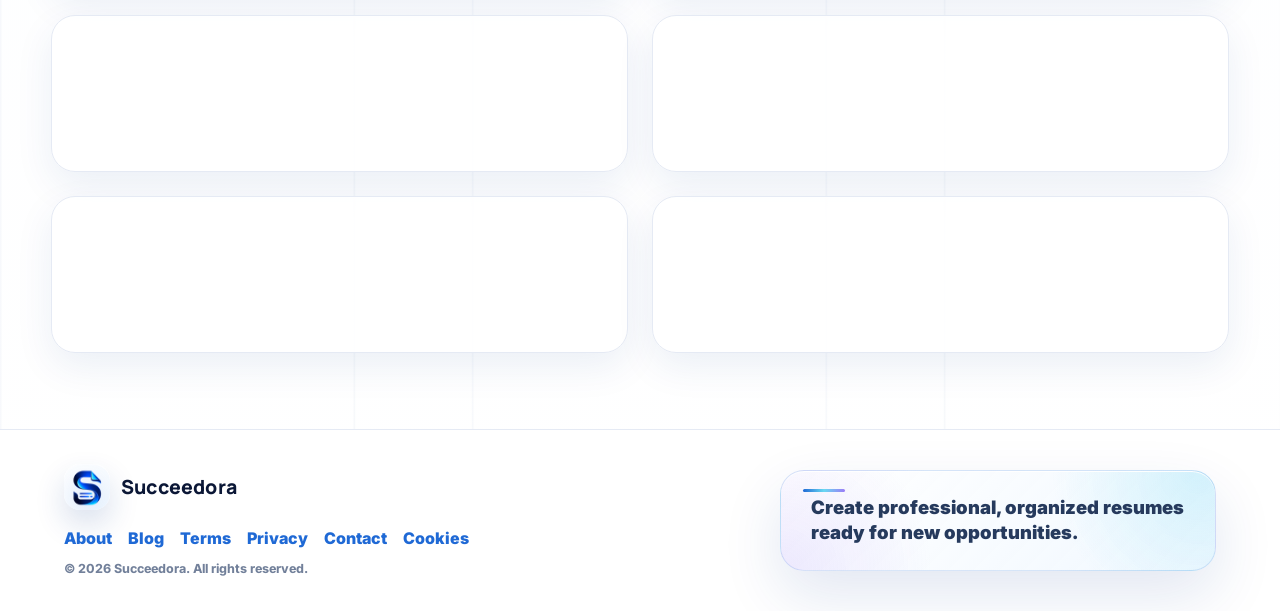
==== commit 3ca716a9: "Polish document previews and SEO indexing" ====
--- a/index.html
+++ b/index.html
@@ -8,7 +8,7 @@
       name="description"
       content="Create professional resumes, cover letters and smarter job applications with AI. Use modern templates, ATS analysis, translation and PDF export."
     />
-    <meta name="robots" content="noindex, follow" />
+    <meta name="robots" content="index, follow" />
     <meta property="og:title" content="Succeedora — AI Resume Builder" />
     <meta property="og:description" content="Create professional resumes, cover letters and smarter job applications with AI. Use modern templates, ATS analysis, translation and PDF export." />
     <meta property="og:image" content="https://succeedora.com/assets/brand/succeedora-og-en.png" />
--- a/styles.css
+++ b/styles.css
@@ -4692,7 +4692,7 @@
 }
 
 .cover-letter-preview-dialog .template-preview-content {
-  align-items: stretch;
+  align-items: flex-start;
 }
 
 @media (max-width: 1180px) and (min-width: 861px) {
@@ -5065,8 +5065,8 @@
   }
 
   .letter-document {
-    min-height: 540px;
-    padding: 28px 22px;
+    min-height: 0;
+    padding: 0;
   }
 
   .ai-match-grid,
@@ -9065,7 +9065,7 @@
   height: var(--resume-page-height);
   max-width: none;
   min-height: 0;
-  padding: 54px 58px;
+  padding: var(--resume-safe-y, 54px) var(--resume-safe-x, 58px);
   transform: none;
 }
 
@@ -9083,11 +9083,15 @@
 }
 
 .resume-document {
+  --resume-safe-x: 58px;
+  --resume-safe-y: 54px;
+  --resume-section-gap: 24px;
+  --resume-text-scale: 1;
   position: relative;
   box-sizing: border-box;
   flex: 0 0 auto;
   min-height: auto;
-  padding: clamp(42px, 5vw, 58px);
+  padding: clamp(42px, 5vw, var(--resume-safe-y)) clamp(44px, 5vw, var(--resume-safe-x));
   border: 1px solid var(--line);
   border-radius: 4px;
   background: #fff;
@@ -9425,6 +9429,26 @@
   overflow-wrap: break-word;
 }
 
+.resume-document,
+.resume-document * {
+  box-sizing: border-box;
+}
+
+.resume-document p,
+.resume-document li,
+.resume-document span,
+.resume-document strong,
+.resume-document a,
+.resume-document em {
+  max-width: 100%;
+  overflow-wrap: anywhere;
+  word-break: normal;
+}
+
+.resume-document a {
+  color: inherit;
+}
+
 .resume-contact-line {
   display: block;
   width: 100%;
@@ -9437,7 +9461,7 @@
 }
 
 .resume-document section {
-  margin-top: 24px;
+  margin-top: var(--resume-section-gap);
 }
 
 .resume-document h3 {
@@ -9472,6 +9496,47 @@
 
 .resume-document li {
   padding-left: 2px;
+}
+
+.resume-document.resume-density-compact {
+  --resume-safe-x: 50px;
+  --resume-safe-y: 46px;
+  --resume-section-gap: 18px;
+  --resume-text-scale: 0.94;
+}
+
+.resume-document.resume-density-dense {
+  --resume-safe-x: 42px;
+  --resume-safe-y: 38px;
+  --resume-section-gap: 14px;
+  --resume-text-scale: 0.88;
+}
+
+.resume-document.resume-density-compact h2 {
+  font-size: calc(clamp(30px, 3vw, 38px) * 0.94);
+}
+
+.resume-document.resume-density-dense h2 {
+  font-size: calc(clamp(30px, 3vw, 38px) * 0.86);
+}
+
+.resume-document.resume-density-compact h3,
+.resume-document.resume-density-dense h3 {
+  margin-bottom: 7px;
+}
+
+.resume-document.resume-density-compact p,
+.resume-document.resume-density-compact li,
+.resume-document.resume-density-dense p,
+.resume-document.resume-density-dense li {
+  font-size: calc(1em * var(--resume-text-scale));
+  line-height: 1.42;
+}
+
+.resume-document.resume-density-compact ul,
+.resume-document.resume-density-dense ul {
+  gap: 3px;
+  margin: 5px 0 10px;
 }
 
 .resume-two-column-section {
@@ -11838,6 +11903,244 @@
   font-size: 9.7pt !important;
 }
 
+.resume-template-clean-start-ats.clean-start-ats-resume.resume-density-compact {
+  padding: 40px 46px;
+}
+
+.resume-template-clean-start-ats.clean-start-ats-resume.resume-density-dense {
+  padding: 32px 38px;
+}
+
+.resume-template-clean-start-ats.clean-start-ats-resume.resume-density-compact .clean-start-header {
+  padding-bottom: 10px;
+}
+
+.resume-template-clean-start-ats.clean-start-ats-resume.resume-density-dense .clean-start-header {
+  gap: 2px;
+  padding-bottom: 7px;
+}
+
+.resume-template-clean-start-ats.clean-start-ats-resume.resume-density-compact h2 {
+  font-size: 27px;
+}
+
+.resume-template-clean-start-ats.clean-start-ats-resume.resume-density-dense h2 {
+  font-size: 22px;
+  line-height: 1;
+}
+
+.resume-template-clean-start-ats.clean-start-ats-resume.resume-density-compact header strong {
+  font-size: 12.5px;
+}
+
+.resume-template-clean-start-ats.clean-start-ats-resume.resume-density-dense header strong {
+  font-size: 10.8px;
+}
+
+.resume-template-clean-start-ats.clean-start-ats-resume.resume-density-compact .clean-start-contact-line {
+  font-size: 10.4px;
+}
+
+.resume-template-clean-start-ats.clean-start-ats-resume.resume-density-dense .clean-start-contact-line {
+  font-size: 9.1px;
+  line-height: 1.25;
+}
+
+.resume-template-clean-start-ats.clean-start-ats-resume.resume-density-compact section {
+  margin-top: 10px;
+}
+
+.resume-template-clean-start-ats.clean-start-ats-resume.resume-density-dense section {
+  margin-top: 6px;
+}
+
+.resume-template-clean-start-ats.clean-start-ats-resume.resume-density-compact h3 {
+  margin-bottom: 5px;
+  padding-bottom: 3px;
+  font-size: 10.5px;
+}
+
+.resume-template-clean-start-ats.clean-start-ats-resume.resume-density-dense h3 {
+  margin-bottom: 3px;
+  padding-bottom: 2px;
+  font-size: 8.8px;
+  line-height: 1.08;
+}
+
+.resume-template-clean-start-ats.clean-start-ats-resume.resume-density-compact p,
+.resume-template-clean-start-ats.clean-start-ats-resume.resume-density-compact li {
+  font-size: 10.9px;
+  line-height: 1.32;
+}
+
+.resume-template-clean-start-ats.clean-start-ats-resume.resume-density-dense p,
+.resume-template-clean-start-ats.clean-start-ats-resume.resume-density-dense li {
+  font-size: 9.2px;
+  line-height: 1.22;
+}
+
+.resume-template-clean-start-ats.clean-start-ats-resume.resume-density-compact ul {
+  margin-top: 3px;
+  padding-left: 14px;
+}
+
+.resume-template-clean-start-ats.clean-start-ats-resume.resume-density-dense ul {
+  margin-top: 2px;
+  padding-left: 11px;
+}
+
+.resume-template-clean-start-ats.clean-start-ats-resume.resume-density-compact .clean-start-entry + .clean-start-entry {
+  margin-top: 7px;
+  padding-top: 6px;
+}
+
+.resume-template-clean-start-ats.clean-start-ats-resume.resume-density-dense .clean-start-entry,
+.resume-template-clean-start-ats.clean-start-ats-resume.resume-density-dense .clean-start-project-item {
+  gap: 1px;
+}
+
+.resume-template-clean-start-ats.clean-start-ats-resume.resume-density-dense .clean-start-entry + .clean-start-entry {
+  margin-top: 4px;
+  padding-top: 4px;
+}
+
+.resume-template-clean-start-ats.clean-start-ats-resume.resume-density-compact .clean-start-entry strong,
+.resume-template-clean-start-ats.clean-start-ats-resume.resume-density-compact .clean-start-project-item strong {
+  font-size: 11.2px;
+}
+
+.resume-template-clean-start-ats.clean-start-ats-resume.resume-density-dense .clean-start-entry strong,
+.resume-template-clean-start-ats.clean-start-ats-resume.resume-density-dense .clean-start-project-item strong {
+  font-size: 9.8px;
+}
+
+.resume-template-clean-start-ats.clean-start-ats-resume.resume-density-dense .clean-start-period {
+  font-size: 8.8px !important;
+}
+
+.resume-document.resume-template-simple-ats.simple-ats-resume.resume-density-compact {
+  padding: 34px 54px 32px;
+}
+
+.resume-document.resume-template-simple-ats.simple-ats-resume.resume-density-dense {
+  padding: 26px 42px 24px;
+}
+
+.resume-document.resume-template-simple-ats.simple-ats-resume.resume-density-compact .simple-ats-header {
+  padding-bottom: 8px;
+}
+
+.resume-document.resume-template-simple-ats.simple-ats-resume.resume-density-dense .simple-ats-header {
+  padding-bottom: 5px;
+}
+
+.resume-document.resume-template-simple-ats.simple-ats-resume.resume-density-compact h2 {
+  font-size: 29px;
+}
+
+.resume-document.resume-template-simple-ats.simple-ats-resume.resume-density-dense h2 {
+  margin-bottom: 2px;
+  font-size: 23px;
+  line-height: 1.05;
+}
+
+.resume-document.resume-template-simple-ats.simple-ats-resume.resume-density-compact header strong {
+  font-size: 14.5px;
+}
+
+.resume-document.resume-template-simple-ats.simple-ats-resume.resume-density-dense header strong {
+  font-size: 11px;
+  line-height: 1.2;
+}
+
+.resume-document.resume-template-simple-ats.simple-ats-resume.resume-density-compact .simple-ats-contact-line {
+  margin-top: 6px;
+  font-size: 11px;
+}
+
+.resume-document.resume-template-simple-ats.simple-ats-resume.resume-density-dense .simple-ats-contact-line {
+  margin-top: 3px;
+  font-size: 9px;
+  line-height: 1.22;
+}
+
+.resume-document.resume-template-simple-ats.simple-ats-resume.resume-density-compact section {
+  margin-top: 7px;
+  padding-top: 6px;
+}
+
+.resume-document.resume-template-simple-ats.simple-ats-resume.resume-density-dense section {
+  margin-top: 4px;
+  padding-top: 4px;
+}
+
+.resume-document.resume-template-simple-ats.simple-ats-resume.resume-density-compact h3 {
+  margin-bottom: 4px;
+  padding-bottom: 3px;
+  font-size: 11px;
+}
+
+.resume-document.resume-template-simple-ats.simple-ats-resume.resume-density-dense h3 {
+  margin-bottom: 2px;
+  padding-bottom: 2px;
+  font-size: 8.8px;
+  line-height: 1.08;
+}
+
+.resume-document.resume-template-simple-ats.simple-ats-resume.resume-density-compact p,
+.resume-document.resume-template-simple-ats.simple-ats-resume.resume-density-compact li,
+.resume-document.resume-template-simple-ats.simple-ats-resume.resume-density-compact span,
+.resume-document.resume-template-simple-ats.simple-ats-resume.resume-density-compact em {
+  font-size: 10.8px;
+  line-height: 1.32;
+}
+
+.resume-document.resume-template-simple-ats.simple-ats-resume.resume-density-dense p,
+.resume-document.resume-template-simple-ats.simple-ats-resume.resume-density-dense li,
+.resume-document.resume-template-simple-ats.simple-ats-resume.resume-density-dense span,
+.resume-document.resume-template-simple-ats.simple-ats-resume.resume-density-dense em {
+  font-size: 9.1px;
+  line-height: 1.22;
+}
+
+.resume-document.resume-template-simple-ats.simple-ats-resume.resume-density-compact ul {
+  margin-top: 3px;
+  padding-left: 14px;
+}
+
+.resume-document.resume-template-simple-ats.simple-ats-resume.resume-density-dense ul {
+  margin-top: 2px;
+  padding-left: 11px;
+}
+
+.resume-document.resume-template-simple-ats.simple-ats-resume.resume-density-compact .simple-ats-experience-item {
+  padding-bottom: 5px;
+}
+
+.resume-document.resume-template-simple-ats.simple-ats-resume.resume-density-dense .simple-ats-experience-item {
+  padding-bottom: 3px;
+}
+
+.resume-document.resume-template-simple-ats.simple-ats-resume.resume-density-compact .simple-ats-experience-item + .simple-ats-experience-item {
+  margin-top: 5px;
+}
+
+.resume-document.resume-template-simple-ats.simple-ats-resume.resume-density-dense .simple-ats-experience-item + .simple-ats-experience-item {
+  margin-top: 3px;
+}
+
+.resume-document.resume-template-simple-ats.simple-ats-resume.resume-density-compact .simple-ats-experience-item > strong,
+.resume-document.resume-template-simple-ats.simple-ats-resume.resume-density-compact .simple-ats-education-item strong,
+.resume-document.resume-template-simple-ats.simple-ats-resume.resume-density-compact .simple-ats-project-list strong {
+  font-size: 11.4px;
+}
+
+.resume-document.resume-template-simple-ats.simple-ats-resume.resume-density-dense .simple-ats-experience-item > strong,
+.resume-document.resume-template-simple-ats.simple-ats-resume.resume-density-dense .simple-ats-education-item strong,
+.resume-document.resume-template-simple-ats.simple-ats-resume.resume-density-dense .simple-ats-project-list strong {
+  font-size: 9.7px;
+}
+
 .resume-document.resume-template-student,
 .resume-document.resume-template-graduate {
   grid-template-columns: minmax(0, 1.05fr) minmax(0, 0.95fr);
@@ -19360,6 +19663,400 @@
   --curated-soft: #f2fbf8;
 }
 
+.resume-document.resume-template-healthcare.curated-resume {
+  --care-ink: #07132d;
+  --care-muted: #4f6377;
+  --care-line: #d7e6e7;
+  --care-accent: #178574;
+  --care-accent-2: #5bc2a6;
+  --care-soft: #f2fbf8;
+  --care-soft-2: #eaf7f4;
+  --care-shadow: rgba(8, 42, 64, 0.1);
+  grid-template-columns: minmax(0, 1.45fr) minmax(245px, 0.82fr);
+  gap: 18px 26px;
+  padding: 44px 46px 42px;
+  border: 1px solid #dce8ea;
+  border-radius: 8px;
+  color: var(--care-ink);
+  background:
+    radial-gradient(circle at 15% 18%, rgba(91, 194, 166, 0.14), transparent 28%),
+    radial-gradient(circle at 88% 10%, rgba(23, 133, 116, 0.1), transparent 24%),
+    linear-gradient(180deg, #ffffff 0%, #fbfefd 58%, #ffffff 100%);
+  box-shadow: 0 28px 74px rgba(16, 44, 72, 0.14);
+}
+
+.resume-document-shell[data-preview-scaled="true"] .resume-document.resume-template-healthcare.curated-resume {
+  padding: 44px 46px 42px;
+}
+
+.resume-document.resume-template-healthcare.curated-resume .curated-header {
+  grid-column: 1 / -1;
+  grid-template-columns: 76px minmax(0, 1fr);
+  gap: 10px 22px;
+  align-items: center;
+  margin: 0 0 8px;
+  padding: 0 0 24px;
+  border-bottom: 1px solid var(--care-line);
+}
+
+.resume-document.resume-template-healthcare.curated-resume .curated-header-mark {
+  position: relative;
+  grid-row: 1 / span 2;
+  width: 64px;
+  height: 64px;
+  border-radius: 18px;
+  background:
+    radial-gradient(circle at 30% 24%, rgba(255, 255, 255, 0.42), transparent 28%),
+    linear-gradient(135deg, var(--care-accent), var(--care-accent-2));
+  box-shadow: 0 18px 38px rgba(23, 133, 116, 0.2);
+}
+
+.resume-document.resume-template-healthcare.curated-resume .curated-header-mark::before,
+.resume-document.resume-template-healthcare.curated-resume .curated-header-mark::after {
+  content: "";
+  position: absolute;
+  left: 50%;
+  top: 50%;
+  border-radius: 999px;
+  background: rgba(255, 255, 255, 0.92);
+  transform: translate(-50%, -50%);
+}
+
+.resume-document.resume-template-healthcare.curated-resume .curated-header-mark::before {
+  width: 28px;
+  height: 8px;
+}
+
+.resume-document.resume-template-healthcare.curated-resume .curated-header-mark::after {
+  width: 8px;
+  height: 28px;
+}
+
+.resume-document.resume-template-healthcare.curated-resume .curated-header h2 {
+  color: var(--care-ink);
+  font-size: 39px;
+  letter-spacing: 0;
+}
+
+.resume-document.resume-template-healthcare.curated-resume .curated-header strong {
+  margin-top: 7px;
+  color: var(--care-accent);
+  font-size: 18px;
+  font-weight: 900;
+}
+
+.resume-document.resume-template-healthcare.curated-resume .curated-contact-line {
+  grid-column: 2;
+  display: block;
+  margin-top: 4px;
+  color: var(--care-muted);
+  font-size: 11.4px;
+  line-height: 1.5;
+}
+
+.resume-document.resume-template-healthcare.curated-resume section {
+  position: relative;
+  padding: 20px 20px 22px !important;
+  border: 1px solid var(--care-line) !important;
+  border-radius: 11px;
+  background:
+    linear-gradient(135deg, rgba(242, 251, 248, 0.74), rgba(255, 255, 255, 0.98) 58%),
+    #ffffff !important;
+  box-shadow: 0 16px 34px var(--care-shadow) !important;
+}
+
+.resume-document.resume-template-healthcare.curated-resume .curated-summary {
+  min-height: 210px;
+  border-left: 4px solid var(--care-accent) !important;
+  background:
+    linear-gradient(90deg, rgba(23, 133, 116, 0.08), transparent 62%),
+    linear-gradient(135deg, #f2fbf8, #ffffff) !important;
+}
+
+.resume-document.resume-template-healthcare.curated-resume .curated-main-section {
+  grid-column: 1;
+}
+
+.resume-document.resume-template-healthcare.curated-resume .curated-side-section {
+  grid-column: 2;
+  align-self: start;
+}
+
+.resume-document.resume-template-healthcare.curated-resume .curated-summary {
+  grid-row: 2;
+}
+
+.resume-document.resume-template-healthcare.curated-resume .curated-projects {
+  grid-row: 3;
+  min-height: 174px;
+}
+
+.resume-document.resume-template-healthcare.curated-resume .curated-education {
+  grid-column: 1;
+  grid-row: 4;
+}
+
+.resume-document.resume-template-healthcare.curated-resume .curated-languages {
+  grid-column: 1;
+  grid-row: 5;
+  min-height: 128px;
+}
+
+.resume-document.resume-template-healthcare.curated-resume .curated-experience {
+  grid-column: 2;
+  grid-row: 2 / span 2;
+}
+
+.resume-document.resume-template-healthcare.curated-resume .curated-skills {
+  grid-row: 4;
+}
+
+.resume-document.resume-template-healthcare.curated-resume .curated-certifications {
+  grid-row: 5;
+}
+
+.resume-document.resume-template-healthcare.curated-resume .curated-links {
+  grid-row: 6;
+}
+
+.resume-document.resume-template-healthcare.curated-resume h3 {
+  display: flex;
+  align-items: center;
+  gap: 11px;
+  margin-bottom: 16px;
+  color: var(--care-ink);
+  font-size: 13px;
+  letter-spacing: 0.08em;
+}
+
+.resume-document.resume-template-healthcare.curated-resume h3::before {
+  content: "";
+  flex: 0 0 auto;
+  width: 34px;
+  height: 34px;
+  border-radius: 50%;
+  background:
+    radial-gradient(circle at center, rgba(255, 255, 255, 0.92) 0 22%, transparent 23%),
+    linear-gradient(135deg, var(--care-accent), var(--care-accent-2));
+  box-shadow: inset 0 0 0 7px rgba(255, 255, 255, 0.16), 0 10px 22px rgba(23, 133, 116, 0.18);
+}
+
+.resume-document.resume-template-healthcare.curated-resume .curated-experience h3::before,
+.resume-document.resume-template-healthcare.curated-resume .curated-skills h3::before,
+.resume-document.resume-template-healthcare.curated-resume .curated-certifications h3::before,
+.resume-document.resume-template-healthcare.curated-resume .curated-links h3::before {
+  background:
+    radial-gradient(circle at center, var(--care-accent) 0 16%, transparent 17%),
+    linear-gradient(135deg, #e7f6f2, #d8eee9);
+  box-shadow: inset 0 0 0 1px rgba(23, 133, 116, 0.08), 0 10px 20px rgba(23, 133, 116, 0.08);
+}
+
+.resume-document.resume-template-healthcare.curated-resume p,
+.resume-document.resume-template-healthcare.curated-resume li {
+  color: #2f4054;
+  font-size: 12.8px;
+  line-height: 1.62;
+}
+
+.resume-document.resume-template-healthcare.curated-resume .curated-summary p {
+  font-size: 13.2px;
+  line-height: 1.72;
+}
+
+.resume-document.resume-template-healthcare.curated-resume .curated-experience-item {
+  gap: 7px;
+  padding: 0 0 16px 16px;
+  border-bottom: 1px solid rgba(23, 133, 116, 0.13);
+}
+
+.resume-document.resume-template-healthcare.curated-resume .curated-experience-item::before {
+  inset: 4px auto 17px 0;
+  width: 3px;
+  background: linear-gradient(180deg, var(--care-accent), rgba(91, 194, 166, 0.38));
+}
+
+.resume-document.resume-template-healthcare.curated-resume .curated-entry-head {
+  gap: 10px;
+}
+
+.resume-document.resume-template-healthcare.curated-resume .curated-entry-head strong {
+  color: var(--care-ink);
+  font-size: 14.2px;
+}
+
+.resume-document.resume-template-healthcare.curated-resume .curated-entry-head span {
+  color: var(--care-accent);
+  font-size: 11.5px;
+  font-weight: 900;
+}
+
+.resume-document.resume-template-healthcare.curated-resume .curated-entry-meta,
+.resume-document.resume-template-healthcare.curated-resume .curated-compact-item span,
+.resume-document.resume-template-healthcare.curated-resume .curated-compact-item em {
+  color: var(--care-muted);
+}
+
+.resume-document.resume-template-healthcare.curated-resume ul {
+  gap: 8px;
+  padding-left: 16px;
+}
+
+.resume-document.resume-template-healthcare.curated-resume li::marker {
+  color: var(--care-accent);
+}
+
+.resume-document.resume-template-healthcare.curated-resume .curated-skill-list {
+  gap: 8px;
+}
+
+.resume-document.resume-template-healthcare.curated-resume .curated-skill-list span {
+  display: inline-flex;
+  align-items: center;
+  gap: 6px;
+  padding: 7px 10px;
+  border: 1px solid rgba(23, 133, 116, 0.18);
+  border-radius: 999px;
+  color: #15243a;
+  background: rgba(255, 255, 255, 0.92);
+  font-size: 11.4px;
+  font-weight: 850;
+  box-shadow: 0 8px 18px rgba(8, 42, 64, 0.045);
+}
+
+.resume-document.resume-template-healthcare.curated-resume .curated-skill-list span::before {
+  content: "";
+  flex: 0 0 auto;
+  width: 7px;
+  height: 7px;
+  border-radius: 50%;
+  background: var(--care-accent);
+}
+
+.resume-document.resume-template-healthcare.curated-resume .curated-compact-item {
+  gap: 3px;
+}
+
+.resume-document.resume-template-healthcare.curated-resume .curated-compact-item strong,
+.resume-document.resume-template-healthcare.curated-resume .curated-link-list p {
+  color: var(--care-ink);
+}
+
+.resume-document.resume-template-healthcare.curated-resume .curated-link-list p {
+  padding-left: 16px;
+  border-left: 3px solid rgba(23, 133, 116, 0.28);
+}
+
+.template-sample-thumb .resume-document.resume-template-healthcare.curated-resume {
+  gap: 14px 22px;
+  padding: 40px 44px 38px;
+}
+
+.template-sample-thumb .resume-document-shell[data-preview-scaled="true"] .resume-document.resume-template-healthcare.curated-resume {
+  padding: 40px 44px 38px;
+}
+
+.template-sample-thumb .resume-document.resume-template-healthcare.curated-resume .curated-header {
+  margin-bottom: 4px;
+  padding-bottom: 18px;
+}
+
+.template-sample-thumb .resume-document.resume-template-healthcare.curated-resume .curated-header-mark {
+  width: 58px;
+  height: 58px;
+  border-radius: 16px;
+}
+
+.template-sample-thumb .resume-document.resume-template-healthcare.curated-resume .curated-header h2 {
+  font-size: 34px;
+}
+
+.template-sample-thumb .resume-document.resume-template-healthcare.curated-resume .curated-header strong {
+  font-size: 15px;
+}
+
+.template-sample-thumb .resume-document.resume-template-healthcare.curated-resume .curated-contact-line {
+  font-size: 9.8px;
+}
+
+.template-sample-thumb .resume-document.resume-template-healthcare.curated-resume section {
+  padding: 15px 16px 16px !important;
+  border-radius: 9px;
+}
+
+.template-sample-thumb .resume-document.resume-template-healthcare.curated-resume .curated-summary {
+  min-height: 168px;
+}
+
+.template-sample-thumb .resume-document.resume-template-healthcare.curated-resume .curated-projects {
+  min-height: 128px;
+}
+
+.template-sample-thumb .resume-document.resume-template-healthcare.curated-resume .curated-languages {
+  min-height: 88px;
+}
+
+.template-sample-thumb .resume-document.resume-template-healthcare.curated-resume h3 {
+  gap: 9px;
+  margin-bottom: 11px;
+  font-size: 11px;
+}
+
+.template-sample-thumb .resume-document.resume-template-healthcare.curated-resume h3::before {
+  width: 26px;
+  height: 26px;
+}
+
+.template-sample-thumb .resume-document.resume-template-healthcare.curated-resume p,
+.template-sample-thumb .resume-document.resume-template-healthcare.curated-resume li {
+  font-size: 10.9px;
+  line-height: 1.46;
+}
+
+.template-sample-thumb .resume-document.resume-template-healthcare.curated-resume .curated-summary p {
+  font-size: 11px;
+  line-height: 1.52;
+}
+
+.template-sample-thumb .resume-document.resume-template-healthcare.curated-resume .curated-experience-item {
+  gap: 5px;
+  padding-bottom: 11px;
+}
+
+.template-sample-thumb .resume-document.resume-template-healthcare.curated-resume .curated-entry-head strong {
+  font-size: 12.1px;
+}
+
+.template-sample-thumb .resume-document.resume-template-healthcare.curated-resume .curated-entry-head span,
+.template-sample-thumb .resume-document.resume-template-healthcare.curated-resume .curated-entry-meta,
+.template-sample-thumb .resume-document.resume-template-healthcare.curated-resume .curated-compact-item span,
+.template-sample-thumb .resume-document.resume-template-healthcare.curated-resume .curated-compact-item em {
+  font-size: 9.8px;
+}
+
+.template-sample-thumb .resume-document.resume-template-healthcare.curated-resume ul {
+  gap: 5px;
+  margin-top: 4px;
+}
+
+.template-sample-thumb .resume-document.resume-template-healthcare.curated-resume .curated-skill-list {
+  gap: 5px;
+}
+
+.template-sample-thumb .resume-document.resume-template-healthcare.curated-resume .curated-skill-list span {
+  gap: 4px;
+  padding: 5px 7px;
+  font-size: 9.6px;
+}
+
+.template-sample-thumb .resume-document.resume-template-healthcare.curated-resume .curated-skill-list span::before {
+  width: 5px;
+  height: 5px;
+}
+
+.pdf-export-document.resume-template-healthcare.curated-resume {
+  box-shadow: none;
+}
+
 .resume-document.curated-tone-senior,
 .resume-document.curated-tone-manager,
 .resume-document.curated-tone-consultant {
@@ -19916,6 +20613,843 @@
   --curated-soft: #f8fafc;
 }
 
+.resume-document.resume-template-legal.curated-resume {
+  --legal-ink: #111827;
+  --legal-muted: #536174;
+  --legal-line: #dce3ec;
+  --legal-rule: #cfd8e3;
+  --legal-accent: #2d4f73;
+  --legal-soft: #f8fafc;
+  display: block;
+  padding: 52px 58px 48px;
+  border: 1px solid #d9e1eb;
+  border-top: 0;
+  border-radius: 4px;
+  color: var(--legal-ink);
+  background:
+    linear-gradient(180deg, #ffffff 0%, #fbfcfe 100%);
+  box-shadow: 0 30px 80px rgba(15, 23, 42, 0.14);
+}
+
+.resume-document-shell[data-preview-scaled="true"] .resume-document.resume-template-legal.curated-resume {
+  padding: 52px 58px 48px;
+}
+
+.resume-document.resume-template-legal.curated-resume .curated-header {
+  display: block;
+  margin: 0 0 20px;
+  padding: 0 0 16px;
+  border: 0;
+  border-bottom: 1px solid var(--legal-line);
+  text-align: center;
+  background: transparent;
+}
+
+.resume-document.resume-template-legal.curated-resume .curated-header-mark {
+  display: none;
+}
+
+.resume-document.resume-template-legal.curated-resume .curated-header h2 {
+  margin: 0;
+  color: var(--legal-ink);
+  font-size: 34px;
+  font-weight: 950;
+  line-height: 1;
+  letter-spacing: 0;
+}
+
+.resume-document.resume-template-legal.curated-resume .curated-header strong {
+  display: block;
+  margin-top: 5px;
+  color: var(--legal-accent);
+  font-size: 13px;
+  font-weight: 900;
+  line-height: 1.2;
+}
+
+.resume-document.resume-template-legal.curated-resume .curated-contact-line {
+  display: block;
+  margin-top: 7px;
+  color: var(--legal-muted);
+  font-size: 10.6px;
+  line-height: 1.35;
+  text-align: center;
+}
+
+.resume-document.resume-template-legal.curated-resume section {
+  display: block;
+  margin: 0 0 16px !important;
+  padding: 0 !important;
+  border: 0 !important;
+  border-radius: 0;
+  background: transparent !important;
+  box-shadow: none !important;
+}
+
+.resume-document.resume-template-legal.curated-resume h3 {
+  display: grid;
+  grid-template-columns: minmax(0, 1fr) max-content minmax(0, 1fr);
+  gap: 14px;
+  align-items: center;
+  margin: 0 0 10px;
+  color: var(--legal-ink);
+  font-size: 10.8px;
+  font-weight: 950;
+  letter-spacing: 0.14em;
+  line-height: 1.1;
+  text-align: center;
+  text-transform: uppercase;
+}
+
+.resume-document.resume-template-legal.curated-resume h3::before,
+.resume-document.resume-template-legal.curated-resume h3::after {
+  content: "";
+  display: block;
+  height: 1px;
+  background: var(--legal-rule);
+}
+
+.resume-document.resume-template-legal.curated-resume p,
+.resume-document.resume-template-legal.curated-resume li {
+  color: #2f3c4f;
+  font-size: 12.1px;
+  line-height: 1.52;
+}
+
+.resume-document.resume-template-legal.curated-resume .curated-summary {
+  padding: 11px 0 11px 11px !important;
+  border-left: 4px solid var(--legal-accent) !important;
+  background: linear-gradient(90deg, rgba(45, 79, 115, 0.055), transparent 82%) !important;
+}
+
+.resume-document.resume-template-legal.curated-resume .curated-summary h3 {
+  margin-left: -11px;
+}
+
+.resume-document.resume-template-legal.curated-resume .curated-experience {
+  display: block;
+}
+
+.resume-document.resume-template-legal.curated-resume .curated-experience-item {
+  position: relative;
+  display: grid;
+  gap: 5px;
+  padding: 0 0 16px 13px;
+  border-bottom: 1px solid rgba(207, 216, 227, 0.78);
+}
+
+.resume-document.resume-template-legal.curated-resume .curated-experience-item + .curated-experience-item {
+  padding-top: 14px;
+}
+
+.resume-document.resume-template-legal.curated-resume .curated-experience-item:last-child {
+  padding-bottom: 0;
+  border-bottom: 0;
+}
+
+.resume-document.resume-template-legal.curated-resume .curated-experience-item::before {
+  content: "";
+  position: absolute;
+  left: 0;
+  top: 3px;
+  bottom: 16px;
+  width: 3px;
+  border-radius: 999px;
+  background: var(--legal-accent);
+}
+
+.resume-document.resume-template-legal.curated-resume .curated-experience-item + .curated-experience-item::before {
+  top: 17px;
+}
+
+.resume-document.resume-template-legal.curated-resume .curated-experience-item:last-child::before {
+  bottom: 0;
+}
+
+.resume-document.resume-template-legal.curated-resume .curated-entry-head {
+  display: grid;
+  grid-template-columns: minmax(0, 1fr) max-content;
+  gap: 18px;
+  align-items: baseline;
+}
+
+.resume-document.resume-template-legal.curated-resume .curated-entry-head strong {
+  color: var(--legal-ink);
+  font-size: 13.8px;
+  font-weight: 950;
+}
+
+.resume-document.resume-template-legal.curated-resume .curated-entry-head span {
+  color: var(--legal-accent);
+  font-size: 10.7px;
+  font-weight: 900;
+}
+
+.resume-document.resume-template-legal.curated-resume .curated-entry-meta,
+.resume-document.resume-template-legal.curated-resume .curated-compact-item span,
+.resume-document.resume-template-legal.curated-resume .curated-compact-item em {
+  color: var(--legal-muted);
+  font-size: 10.8px;
+  font-style: normal;
+  font-weight: 800;
+}
+
+.resume-document.resume-template-legal.curated-resume ul {
+  gap: 4px;
+  margin: 5px 0 0;
+  padding-left: 18px;
+}
+
+.resume-document.resume-template-legal.curated-resume .curated-projects {
+  padding-bottom: 2px !important;
+}
+
+.resume-document.resume-template-legal.curated-resume .curated-skills,
+.resume-document.resume-template-legal.curated-resume .curated-education,
+.resume-document.resume-template-legal.curated-resume .curated-certifications,
+.resume-document.resume-template-legal.curated-resume .curated-languages,
+.resume-document.resume-template-legal.curated-resume .curated-links {
+  padding: 13px 14px 14px !important;
+  border: 1px solid var(--legal-line) !important;
+  border-radius: 6px;
+  background: var(--legal-soft) !important;
+}
+
+.resume-document.resume-template-legal.curated-resume .curated-skill-list {
+  display: flex;
+  flex-wrap: wrap;
+  gap: 7px;
+}
+
+.resume-document.resume-template-legal.curated-resume .curated-skill-list span {
+  padding: 6px 8px;
+  border: 1px solid var(--legal-line);
+  border-radius: 3px;
+  color: var(--legal-ink);
+  background: #ffffff;
+  font-size: 10.6px;
+  font-weight: 950;
+}
+
+.resume-document.resume-template-legal.curated-resume .curated-compact-item,
+.resume-document.resume-template-legal.curated-resume .curated-link-list,
+.resume-document.resume-template-legal.curated-resume .curated-text-list {
+  display: grid;
+  gap: 4px;
+}
+
+.resume-document.resume-template-legal.curated-resume .curated-compact-item strong,
+.resume-document.resume-template-legal.curated-resume .curated-link-list p {
+  color: var(--legal-ink);
+  font-weight: 950;
+}
+
+.template-sample-thumb .resume-document.resume-template-legal.curated-resume {
+  padding: 46px 54px 44px;
+}
+
+.template-sample-thumb .resume-document.resume-template-legal.curated-resume .curated-header {
+  margin-bottom: 16px;
+  padding-bottom: 13px;
+}
+
+.template-sample-thumb .resume-document.resume-template-legal.curated-resume .curated-header h2 {
+  font-size: 30px;
+}
+
+.template-sample-thumb .resume-document.resume-template-legal.curated-resume .curated-contact-line {
+  font-size: 9.4px;
+}
+
+.template-sample-thumb .resume-document.resume-template-legal.curated-resume section {
+  margin-bottom: 12px !important;
+}
+
+.template-sample-thumb .resume-document.resume-template-legal.curated-resume h3 {
+  gap: 10px;
+  margin-bottom: 8px;
+  font-size: 9.6px;
+}
+
+.template-sample-thumb .resume-document.resume-template-legal.curated-resume p,
+.template-sample-thumb .resume-document.resume-template-legal.curated-resume li {
+  font-size: 10.1px;
+  line-height: 1.38;
+}
+
+.template-sample-thumb .resume-document.resume-template-legal.curated-resume .curated-skill-list {
+  gap: 5px;
+}
+
+.template-sample-thumb .resume-document.resume-template-legal.curated-resume .curated-skill-list span {
+  padding: 5px 6px;
+  font-size: 9px;
+}
+
+.resume-document.resume-template-legal.curated-resume {
+  padding: 42px 48px 40px;
+  border: 1px solid #d8dee8;
+  border-radius: 7px;
+  background: #ffffff;
+}
+
+.resume-document-shell[data-preview-scaled="true"] .resume-document.resume-template-legal.curated-resume {
+  padding: 42px 48px 40px;
+}
+
+.resume-document.resume-template-legal.curated-resume .curated-header {
+  margin: 0 0 16px;
+  padding: 0 0 18px;
+  border-bottom: 0;
+  text-align: center;
+}
+
+.resume-document.resume-template-legal.curated-resume .curated-header h2 {
+  color: #0d2348;
+  font-family: Georgia, "Times New Roman", serif;
+  font-size: 52px;
+  font-weight: 700;
+  line-height: 0.96;
+}
+
+.resume-document.resume-template-legal.curated-resume .curated-header strong {
+  margin-top: 9px;
+  color: #0d2348;
+  font-size: 16px;
+  font-weight: 900;
+  letter-spacing: 0.34em;
+  text-transform: uppercase;
+}
+
+.resume-document.resume-template-legal.curated-resume .curated-header strong::after {
+  content: "";
+  display: block;
+  width: 6px;
+  height: 6px;
+  margin: 8px auto 0;
+  transform: rotate(45deg);
+  background: #0d2348;
+}
+
+.resume-document.resume-template-legal.curated-resume .curated-contact-line {
+  margin-top: 12px;
+  color: #26354f;
+  font-size: 14px;
+  font-weight: 700;
+}
+
+.resume-document.resume-template-legal.curated-resume section {
+  position: relative;
+  margin: 0 0 10px !important;
+  padding: 16px 18px 16px 64px !important;
+  border: 1px solid #d8dee8 !important;
+  border-radius: 8px;
+  background: #ffffff !important;
+}
+
+.resume-document.resume-template-legal.curated-resume section::before {
+  content: "";
+  position: absolute;
+  left: 20px;
+  top: 15px;
+  width: 30px;
+  height: 30px;
+  border: 1px solid #cfd7e3;
+  border-radius: 50%;
+  background:
+    radial-gradient(circle at center, #0d2348 0 22%, transparent 23%),
+    #ffffff;
+  box-shadow: 0 0 0 1px rgba(13, 35, 72, 0.02);
+}
+
+.resume-document.resume-template-legal.curated-resume section::after {
+  content: "";
+  position: absolute;
+  left: 35px;
+  top: 47px;
+  bottom: 12px;
+  width: 1px;
+  background: #d7dee8;
+}
+
+.resume-document.resume-template-legal.curated-resume h3 {
+  grid-template-columns: max-content minmax(0, 1fr);
+  gap: 18px;
+  margin: 0 0 12px;
+  color: #0d2348;
+  font-size: 16.6px;
+  letter-spacing: 0.18em;
+  text-align: left;
+}
+
+.resume-document.resume-template-legal.curated-resume h3::before {
+  display: none;
+}
+
+.resume-document.resume-template-legal.curated-resume h3::after {
+  align-self: center;
+  height: 1px;
+  background: #9ca8b8;
+}
+
+.resume-document.resume-template-legal.curated-resume p,
+.resume-document.resume-template-legal.curated-resume li {
+  color: #1f2b40;
+  font-size: 15.4px;
+  line-height: 1.55;
+}
+
+.resume-document.resume-template-legal.curated-resume .curated-summary {
+  padding: 16px 18px 16px 64px !important;
+  border-left: 1px solid #d8dee8 !important;
+  background: #ffffff !important;
+}
+
+.resume-document.resume-template-legal.curated-resume .curated-summary h3 {
+  margin-left: 0;
+}
+
+.resume-document.resume-template-legal.curated-resume .curated-experience {
+  padding-bottom: 14px !important;
+}
+
+.resume-document.resume-template-legal.curated-resume .curated-experience::after {
+  display: none;
+}
+
+.resume-document.resume-template-legal.curated-resume .curated-experience-item {
+  padding: 0 0 15px 0;
+  border-bottom: 0;
+}
+
+.resume-document.resume-template-legal.curated-resume .curated-experience-item + .curated-experience-item {
+  padding-top: 4px;
+}
+
+.resume-document.resume-template-legal.curated-resume .curated-experience-item::before {
+  left: -41px;
+  top: 4px;
+  bottom: auto;
+  width: 10px;
+  height: 10px;
+  border-radius: 50%;
+  background: #0d2348;
+  box-shadow: 0 0 0 3px #ffffff;
+}
+
+.resume-document.resume-template-legal.curated-resume .curated-experience-item::after {
+  content: "";
+  position: absolute;
+  left: -37px;
+  top: 17px;
+  bottom: -2px;
+  width: 1px;
+  background: #cfd7e3;
+}
+
+.resume-document.resume-template-legal.curated-resume .curated-experience-item:last-child::after {
+  display: none;
+}
+
+.resume-document.resume-template-legal.curated-resume .curated-experience-item::before,
+.resume-document.resume-template-legal.curated-resume .curated-experience-item::after {
+  display: none;
+}
+
+.resume-document.resume-template-legal.curated-resume .curated-entry-head {
+  grid-template-columns: minmax(0, 1fr) max-content;
+}
+
+.resume-document.resume-template-legal.curated-resume .curated-entry-head strong {
+  color: #0d1730;
+  font-size: 18.2px;
+}
+
+.resume-document.resume-template-legal.curated-resume .curated-entry-head span {
+  color: #0d2348;
+  font-size: 14.6px;
+}
+
+.resume-document.resume-template-legal.curated-resume .curated-entry-meta {
+  color: #223657;
+  font-size: 14.6px;
+  font-style: italic;
+}
+
+.resume-document.resume-template-legal.curated-resume ul {
+  gap: 6px;
+  margin-top: 8px;
+  padding-left: 20px;
+}
+
+.resume-document.resume-template-legal.curated-resume li::marker {
+  color: #0d2348;
+}
+
+.resume-document.resume-template-legal.curated-resume .curated-projects,
+.resume-document.resume-template-legal.curated-resume .curated-skills,
+.resume-document.resume-template-legal.curated-resume .curated-education,
+.resume-document.resume-template-legal.curated-resume .curated-certifications,
+.resume-document.resume-template-legal.curated-resume .curated-languages,
+.resume-document.resume-template-legal.curated-resume .curated-links {
+  padding: 14px 18px 14px 64px !important;
+  border: 1px solid #d8dee8 !important;
+  border-radius: 8px;
+  background: #ffffff !important;
+}
+
+.resume-document.resume-template-legal.curated-resume .curated-skill-list {
+  gap: 10px;
+}
+
+.resume-document.resume-template-legal.curated-resume .curated-skill-list span {
+  padding: 6px 10px;
+  border-color: #cbd3df;
+  border-radius: 5px;
+  color: #0d2348;
+  background: #ffffff;
+  font-size: 13.4px;
+}
+
+.resume-document.resume-template-legal.curated-resume .curated-education .curated-compact-item,
+.resume-document.resume-template-legal.curated-resume .curated-certifications p,
+.resume-document.resume-template-legal.curated-resume .curated-languages p,
+.resume-document.resume-template-legal.curated-resume .curated-links .curated-link-list {
+  padding: 10px 13px;
+  border: 1px solid #d8dee8;
+  border-radius: 7px;
+  background: #ffffff;
+}
+
+.resume-document.resume-template-legal.curated-resume .curated-education .curated-compact-item {
+  display: grid;
+  gap: 4px;
+}
+
+.resume-document.resume-template-legal.curated-resume .curated-education-location {
+  color: #223657;
+}
+
+.resume-document.resume-template-legal.curated-resume .curated-education-description {
+  margin: 3px 0 0;
+  color: #1f2b40;
+}
+
+.resume-document.resume-template-legal.curated-resume .curated-languages p,
+.resume-document.resume-template-legal.curated-resume .curated-links .curated-link-list {
+  display: grid;
+  grid-template-columns: repeat(3, minmax(0, 1fr));
+  gap: 10px;
+}
+
+.resume-document.resume-template-legal.curated-resume .curated-links .curated-link-list {
+  grid-template-columns: repeat(2, minmax(0, 1fr));
+}
+
+.resume-document.resume-template-legal.curated-resume.resume-fit-document.resume-density-compact {
+  padding: 42px 50px 38px;
+}
+
+.resume-document.resume-template-legal.curated-resume.resume-fit-document.resume-density-dense {
+  padding: 32px 40px 28px;
+}
+
+.resume-document.resume-template-legal.curated-resume.resume-fit-document.resume-density-compact .curated-header {
+  margin-bottom: 14px;
+  padding-bottom: 12px;
+}
+
+.resume-document.resume-template-legal.curated-resume.resume-fit-document.resume-density-dense .curated-header {
+  margin-bottom: 9px;
+  padding-bottom: 8px;
+}
+
+.resume-document.resume-template-legal.curated-resume.resume-fit-document.resume-density-compact .curated-header h2 {
+  font-size: 44px;
+}
+
+.resume-document.resume-template-legal.curated-resume.resume-fit-document.resume-density-dense .curated-header h2 {
+  font-size: 36px;
+  line-height: 1;
+}
+
+.resume-document.resume-template-legal.curated-resume.resume-fit-document.resume-density-compact .curated-header strong {
+  font-size: 13px;
+}
+
+.resume-document.resume-template-legal.curated-resume.resume-fit-document.resume-density-dense .curated-header strong {
+  font-size: 10.5px;
+  letter-spacing: 0.32em;
+}
+
+.resume-document.resume-template-legal.curated-resume.resume-fit-document.resume-density-compact .curated-contact-line {
+  margin-top: 8px;
+  font-size: 12px;
+}
+
+.resume-document.resume-template-legal.curated-resume.resume-fit-document.resume-density-dense .curated-contact-line {
+  margin-top: 5px;
+  font-size: 9.8px;
+  line-height: 1.25;
+}
+
+.resume-document.resume-template-legal.curated-resume.resume-fit-document.resume-density-compact section {
+  margin-bottom: 8px !important;
+  padding: 13px 15px 13px 56px !important;
+}
+
+.resume-document.resume-template-legal.curated-resume.resume-fit-document.resume-density-dense section {
+  margin-bottom: 5px !important;
+  padding: 10px 12px 10px 48px !important;
+}
+
+.resume-document.resume-template-legal.curated-resume.resume-fit-document.resume-density-compact section::before {
+  left: 17px;
+  top: 13px;
+  width: 26px;
+  height: 26px;
+}
+
+.resume-document.resume-template-legal.curated-resume.resume-fit-document.resume-density-dense section::before {
+  left: 14px;
+  top: 10px;
+  width: 22px;
+  height: 22px;
+}
+
+.resume-document.resume-template-legal.curated-resume.resume-fit-document.resume-density-compact section::after {
+  left: 30px;
+  top: 42px;
+}
+
+.resume-document.resume-template-legal.curated-resume.resume-fit-document.resume-density-dense section::after {
+  left: 25px;
+  top: 34px;
+  bottom: 8px;
+}
+
+.resume-document.resume-template-legal.curated-resume.resume-fit-document.resume-density-compact h3 {
+  margin-bottom: 8px;
+  font-size: 14px;
+}
+
+.resume-document.resume-template-legal.curated-resume.resume-fit-document.resume-density-dense h3 {
+  gap: 12px;
+  margin-bottom: 5px;
+  font-size: 11.4px;
+  line-height: 1.1;
+}
+
+.resume-document.resume-template-legal.curated-resume.resume-fit-document.resume-density-compact p,
+.resume-document.resume-template-legal.curated-resume.resume-fit-document.resume-density-compact li {
+  font-size: 13px;
+  line-height: 1.4;
+}
+
+.resume-document.resume-template-legal.curated-resume.resume-fit-document.resume-density-dense p,
+.resume-document.resume-template-legal.curated-resume.resume-fit-document.resume-density-dense li {
+  font-size: 10.7px;
+  line-height: 1.3;
+}
+
+.resume-document.resume-template-legal.curated-resume.resume-fit-document.resume-density-compact .curated-entry-head strong {
+  font-size: 15.4px;
+}
+
+.resume-document.resume-template-legal.curated-resume.resume-fit-document.resume-density-dense .curated-entry-head strong {
+  font-size: 12.8px;
+}
+
+.resume-document.resume-template-legal.curated-resume.resume-fit-document.resume-density-compact .curated-entry-head span,
+.resume-document.resume-template-legal.curated-resume.resume-fit-document.resume-density-compact .curated-entry-meta {
+  font-size: 12.3px;
+}
+
+.resume-document.resume-template-legal.curated-resume.resume-fit-document.resume-density-dense .curated-entry-head span,
+.resume-document.resume-template-legal.curated-resume.resume-fit-document.resume-density-dense .curated-entry-meta {
+  font-size: 10px;
+}
+
+.resume-document.resume-template-legal.curated-resume.resume-fit-document.resume-density-compact ul {
+  gap: 4px;
+  margin-top: 5px;
+  padding-left: 17px;
+}
+
+.resume-document.resume-template-legal.curated-resume.resume-fit-document.resume-density-dense ul {
+  gap: 2px;
+  margin-top: 3px;
+  padding-left: 14px;
+}
+
+.resume-document.resume-template-legal.curated-resume.resume-fit-document.resume-density-compact .curated-skill-list {
+  gap: 7px;
+}
+
+.resume-document.resume-template-legal.curated-resume.resume-fit-document.resume-density-dense .curated-skill-list {
+  gap: 4px;
+}
+
+.resume-document.resume-template-legal.curated-resume.resume-fit-document.resume-density-compact .curated-skill-list span {
+  padding: 4px 8px;
+  font-size: 11.4px;
+}
+
+.resume-document.resume-template-legal.curated-resume.resume-fit-document.resume-density-dense .curated-skill-list span {
+  padding: 3px 6px;
+  font-size: 9.2px;
+}
+
+.resume-document.resume-template-legal.curated-resume.resume-fit-document.resume-density-compact .curated-education .curated-compact-item,
+.resume-document.resume-template-legal.curated-resume.resume-fit-document.resume-density-compact .curated-certifications p,
+.resume-document.resume-template-legal.curated-resume.resume-fit-document.resume-density-compact .curated-languages p,
+.resume-document.resume-template-legal.curated-resume.resume-fit-document.resume-density-compact .curated-links .curated-link-list {
+  padding: 8px 10px;
+}
+
+.resume-document.resume-template-legal.curated-resume.resume-fit-document.resume-density-dense .curated-education .curated-compact-item,
+.resume-document.resume-template-legal.curated-resume.resume-fit-document.resume-density-dense .curated-certifications p,
+.resume-document.resume-template-legal.curated-resume.resume-fit-document.resume-density-dense .curated-languages p,
+.resume-document.resume-template-legal.curated-resume.resume-fit-document.resume-density-dense .curated-links .curated-link-list {
+  gap: 2px;
+  padding: 6px 8px;
+}
+
+.template-sample-thumb .resume-document.resume-template-legal.curated-resume {
+  padding: 38px 44px 34px;
+}
+
+.template-sample-thumb .resume-document-shell[data-preview-scaled="true"] .resume-document.resume-template-legal.curated-resume {
+  padding: 38px 44px 34px;
+}
+
+.template-sample-thumb .resume-document.resume-template-legal.curated-resume .curated-header {
+  margin-bottom: 11px;
+  padding-bottom: 12px;
+}
+
+.template-sample-thumb .resume-document.resume-template-legal.curated-resume .curated-header h2 {
+  font-size: 36px;
+}
+
+.template-sample-thumb .resume-document.resume-template-legal.curated-resume .curated-header strong {
+  margin-top: 6px;
+  font-size: 11px;
+  letter-spacing: 0.28em;
+}
+
+.template-sample-thumb .resume-document.resume-template-legal.curated-resume .curated-header strong::after {
+  width: 5px;
+  height: 5px;
+  margin-top: 5px;
+}
+
+.template-sample-thumb .resume-document.resume-template-legal.curated-resume .curated-contact-line {
+  margin-top: 9px;
+  font-size: 10px;
+}
+
+.template-sample-thumb .resume-document.resume-template-legal.curated-resume section,
+.template-sample-thumb .resume-document.resume-template-legal.curated-resume .curated-summary,
+.template-sample-thumb .resume-document.resume-template-legal.curated-resume .curated-projects,
+.template-sample-thumb .resume-document.resume-template-legal.curated-resume .curated-skills,
+.template-sample-thumb .resume-document.resume-template-legal.curated-resume .curated-education,
+.template-sample-thumb .resume-document.resume-template-legal.curated-resume .curated-certifications,
+.template-sample-thumb .resume-document.resume-template-legal.curated-resume .curated-languages,
+.template-sample-thumb .resume-document.resume-template-legal.curated-resume .curated-links {
+  margin-bottom: 8px !important;
+  padding: 10px 12px 10px 48px !important;
+  border-radius: 6px;
+}
+
+.template-sample-thumb .resume-document.resume-template-legal.curated-resume section::before {
+  left: 16px;
+  top: 10px;
+  width: 24px;
+  height: 24px;
+}
+
+.template-sample-thumb .resume-document.resume-template-legal.curated-resume section::after {
+  left: 28px;
+  top: 35px;
+  bottom: 9px;
+}
+
+.template-sample-thumb .resume-document.resume-template-legal.curated-resume h3 {
+  gap: 10px;
+  margin-bottom: 7px;
+  font-size: 11.2px;
+  letter-spacing: 0.14em;
+}
+
+.template-sample-thumb .resume-document.resume-template-legal.curated-resume p,
+.template-sample-thumb .resume-document.resume-template-legal.curated-resume li {
+  font-size: 11px;
+  line-height: 1.43;
+}
+
+.template-sample-thumb .resume-document.resume-template-legal.curated-resume .curated-experience {
+  padding-bottom: 10px !important;
+}
+
+.template-sample-thumb .resume-document.resume-template-legal.curated-resume .curated-experience-item {
+  gap: 3px;
+  padding-bottom: 10px;
+}
+
+.template-sample-thumb .resume-document.resume-template-legal.curated-resume .curated-experience-item + .curated-experience-item {
+  padding-top: 2px;
+}
+
+.template-sample-thumb .resume-document.resume-template-legal.curated-resume .curated-experience-item::before {
+  left: -34px;
+  top: 3px;
+  width: 7px;
+  height: 7px;
+}
+
+.template-sample-thumb .resume-document.resume-template-legal.curated-resume .curated-experience-item::after {
+  left: -31px;
+  top: 12px;
+}
+
+.template-sample-thumb .resume-document.resume-template-legal.curated-resume .curated-entry-head strong {
+  font-size: 13px;
+}
+
+.template-sample-thumb .resume-document.resume-template-legal.curated-resume .curated-entry-head span,
+.template-sample-thumb .resume-document.resume-template-legal.curated-resume .curated-entry-meta {
+  font-size: 10.2px;
+}
+
+.template-sample-thumb .resume-document.resume-template-legal.curated-resume ul {
+  gap: 3px;
+  margin-top: 5px;
+  padding-left: 14px;
+}
+
+.template-sample-thumb .resume-document.resume-template-legal.curated-resume .curated-education .curated-compact-item,
+.template-sample-thumb .resume-document.resume-template-legal.curated-resume .curated-certifications p,
+.template-sample-thumb .resume-document.resume-template-legal.curated-resume .curated-languages p,
+.template-sample-thumb .resume-document.resume-template-legal.curated-resume .curated-links .curated-link-list {
+  padding: 7px 9px;
+  border-radius: 5px;
+}
+
+.template-sample-thumb .resume-document.resume-template-legal.curated-resume .curated-skill-list {
+  gap: 5px;
+}
+
+.template-sample-thumb .resume-document.resume-template-legal.curated-resume .curated-skill-list span {
+  padding: 4px 7px;
+  font-size: 9.8px;
+}
+
+.pdf-export-document.resume-template-legal.curated-resume,
+.pdf-fit-export-document.resume-template-legal.curated-resume {
+  box-shadow: none !important;
+}
+
 .pdf-export-document.curated-resume {
   box-shadow: none !important;
 }
@@ -20202,6 +21736,29 @@
   line-height: 1.6;
 }
 
+.letter-option-check {
+  min-height: 52px;
+  display: flex;
+  align-items: center;
+  gap: 10px;
+  padding: 0 16px;
+  border: 1px solid var(--line);
+  border-radius: 16px;
+  background: #fff;
+  color: #10214a;
+  font-weight: 800;
+}
+
+.letter-option-check input {
+  width: 18px;
+  height: 18px;
+  accent-color: #1f69d5;
+}
+
+.letter-option-check span {
+  line-height: 1.3;
+}
+
 .cover-letter-builder-actions {
   align-items: center;
 }
@@ -20217,72 +21774,87 @@
 }
 
 .letter-document {
-  min-height: 640px;
-  padding: clamp(34px, 4vw, 56px);
+  box-sizing: border-box;
+  width: min(100%, 820px);
+  min-height: 0;
+  margin: 0 auto;
+  padding: 0;
   border: 1px solid var(--line);
-  border-radius: 5px;
+  border-radius: 8px;
   background: #fff;
-  box-shadow: var(--shadow);
+  box-shadow: 0 18px 50px rgba(12, 28, 64, 0.12);
   color: #26334f;
-  line-height: 1.7;
-  overflow-wrap: anywhere;
+  overflow: visible;
+  overflow-wrap: break-word;
 }
 
 .letter-document p {
-  margin: 0 0 18px;
+  margin: 0;
 }
 
 .cover-letter-document {
-  min-height: 610px;
+  box-sizing: border-box;
+  min-height: 900px;
+  padding: clamp(46px, 5vw, 62px) clamp(48px, 5.2vw, 68px);
   display: flex;
   flex-direction: column;
-  color: #26334f;
-  font-family: Arial, Helvetica, sans-serif;
-  font-size: 14px;
-  line-height: 1.65;
-  overflow-wrap: anywhere;
+  color: #162542;
+  font-family: Inter, Arial, Helvetica, sans-serif;
+  font-size: 16px;
+  line-height: 1.62;
+  overflow-wrap: break-word;
 }
 
 .cover-letter-doc-header {
-  padding-bottom: 22px;
-  border-bottom: 1px solid #dbe3f3;
-  margin-bottom: 26px;
+  padding-bottom: 18px;
+  border-bottom: 1px solid #d7e0ee;
+  margin-bottom: 24px;
 }
 
 .cover-letter-doc-header h2 {
-  margin: 0 0 8px;
+  margin: 0 0 9px;
   color: #10214a;
-  font-size: 28px;
+  font-size: 34px;
+  font-weight: 900;
   line-height: 1.1;
+  letter-spacing: 0;
 }
 
 .cover-letter-doc-header p,
 .cover-letter-doc-meta p {
   margin: 0;
-  color: #54617d;
+  color: #50607a;
+  font-size: 14px;
+  line-height: 1.45;
 }
 
 .cover-letter-doc-meta {
   display: grid;
-  gap: 16px;
-  margin-bottom: 28px;
+  grid-template-columns: minmax(0, 0.9fr) minmax(0, 1.1fr);
+  gap: 18px;
+  margin-bottom: 26px;
+  padding: 14px 16px;
+  border: 1px solid #e1e8f4;
+  border-radius: 8px;
+  background: #f8fbff;
 }
 
 .cover-letter-doc-body p {
-  margin: 0 0 18px;
+  margin: 0 0 17px;
 }
 
 .cover-letter-brand-footer {
   margin-top: auto;
-  padding-top: 22px;
+  padding-top: 18px;
   border-top: 1px solid #e3eaf6;
   color: #7d88a5;
-  font-size: 11px;
+  font-size: 11.5px;
   text-align: center;
 }
 
 .cover-letter-preview-content {
   background: #f5f8ff;
+  padding: clamp(16px, 2vw, 26px);
 }
 
 .cover-letter-preview-content .letter-document {
@@ -20296,18 +21868,49 @@
 
 .cover-letter-pdf-content {
   box-sizing: border-box;
-  padding: 22mm 18mm;
+  padding: 0;
 }
 
 .cover-letter-pdf-content .cover-letter-document {
-  min-height: calc(100% - 1px);
-  font-size: 12.5px;
-  line-height: 1.55;
+  width: 100%;
+  min-height: calc(var(--resume-page-height-print, 297mm) - 1px);
+  padding: 17mm 17mm 15mm;
+  border: 0;
+  border-radius: 0;
   box-shadow: none;
+  font-size: 15.4px;
+  line-height: 1.58;
+  background: #ffffff;
 }
 
 .cover-letter-pdf-content .cover-letter-doc-header h2 {
-  font-size: 24px;
+  font-size: 32px;
+}
+
+.cover-letter-pdf-content .cover-letter-doc-meta {
+  margin-bottom: 22px;
+  padding: 12px 14px;
+}
+
+.cover-letter-pdf-content .cover-letter-doc-body p {
+  margin-bottom: 15px;
+}
+
+@media (max-width: 720px) {
+  .cover-letter-document {
+    min-height: 0;
+    padding: 34px 28px;
+    font-size: 14.5px;
+  }
+
+  .cover-letter-doc-header h2 {
+    font-size: 28px;
+  }
+
+  .cover-letter-doc-meta {
+    grid-template-columns: 1fr;
+    gap: 10px;
+  }
 }
 
 .ai-input-panel {
@@ -31498,7 +33101,7 @@
     box-sizing: border-box;
     width: 100%;
     min-height: min(74vh, 640px);
-    padding: 26px 22px;
+    padding: 0;
     border-radius: 0;
   }
 
